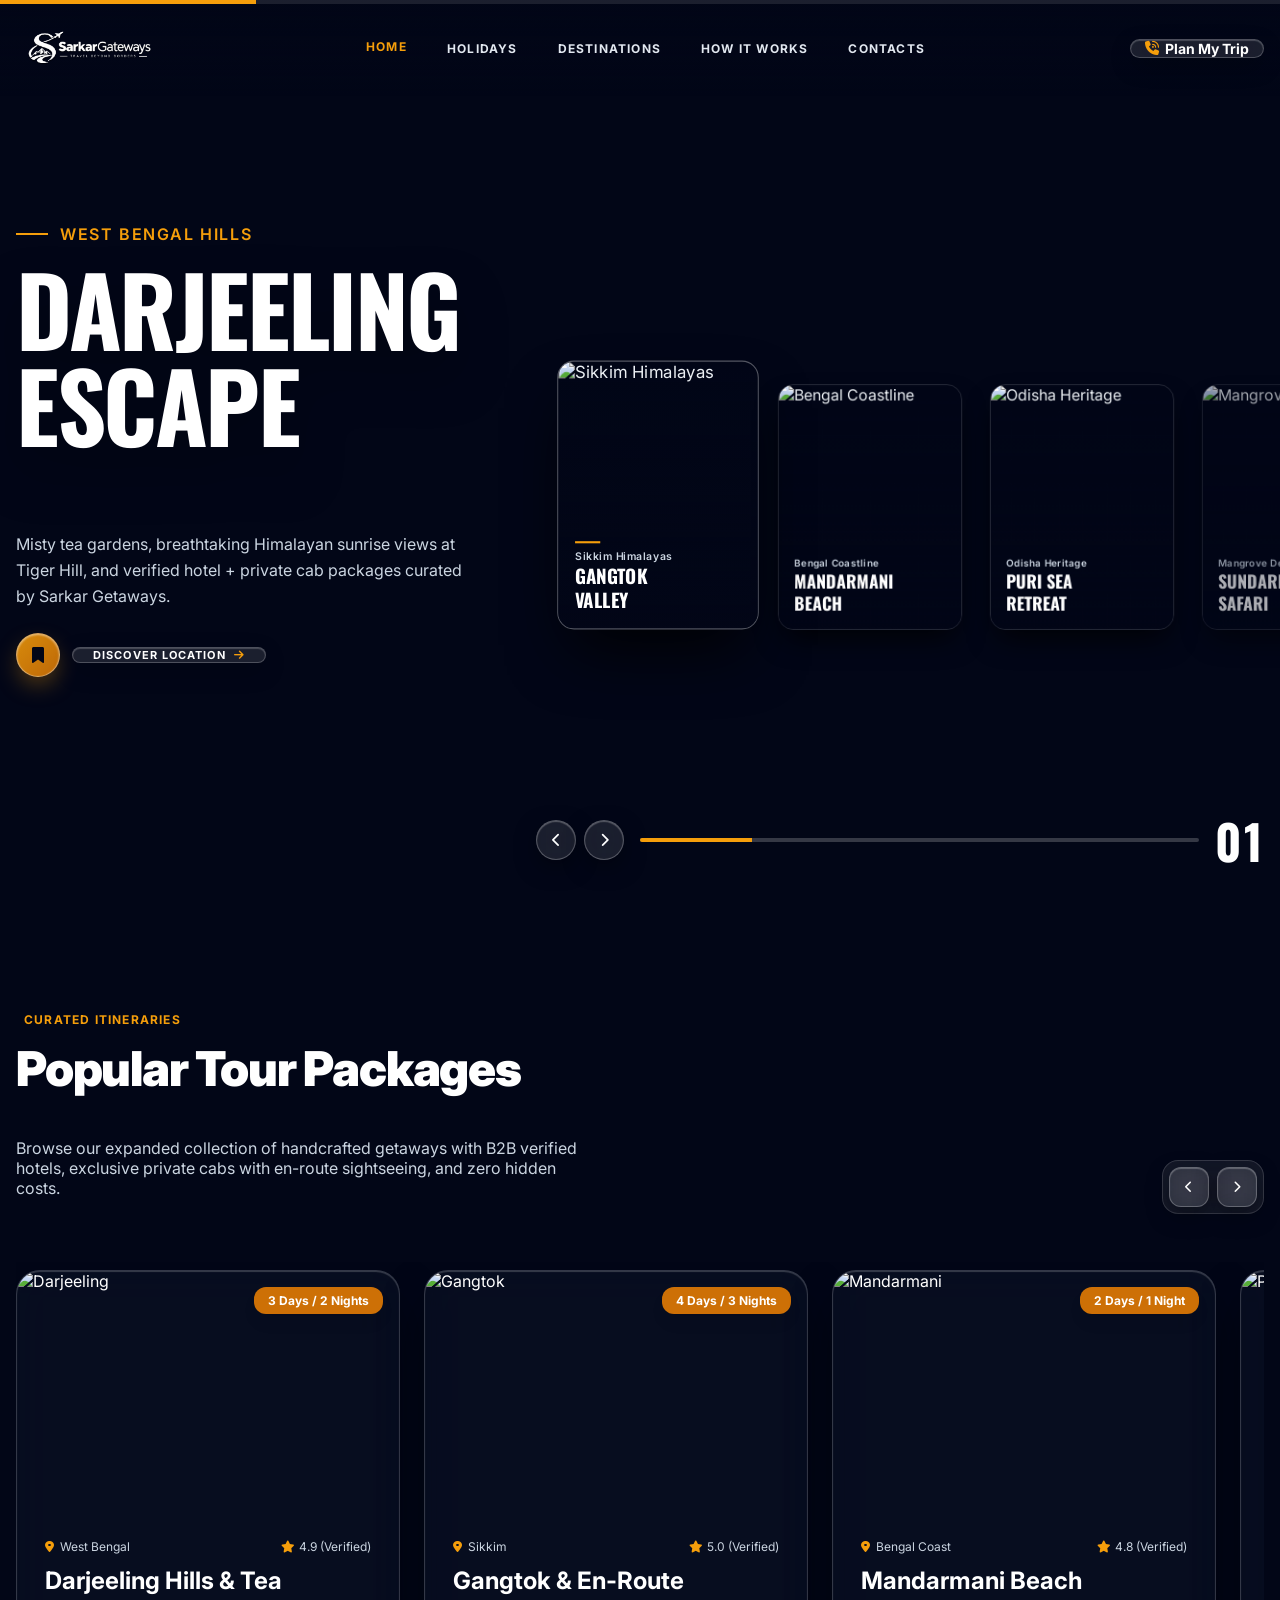
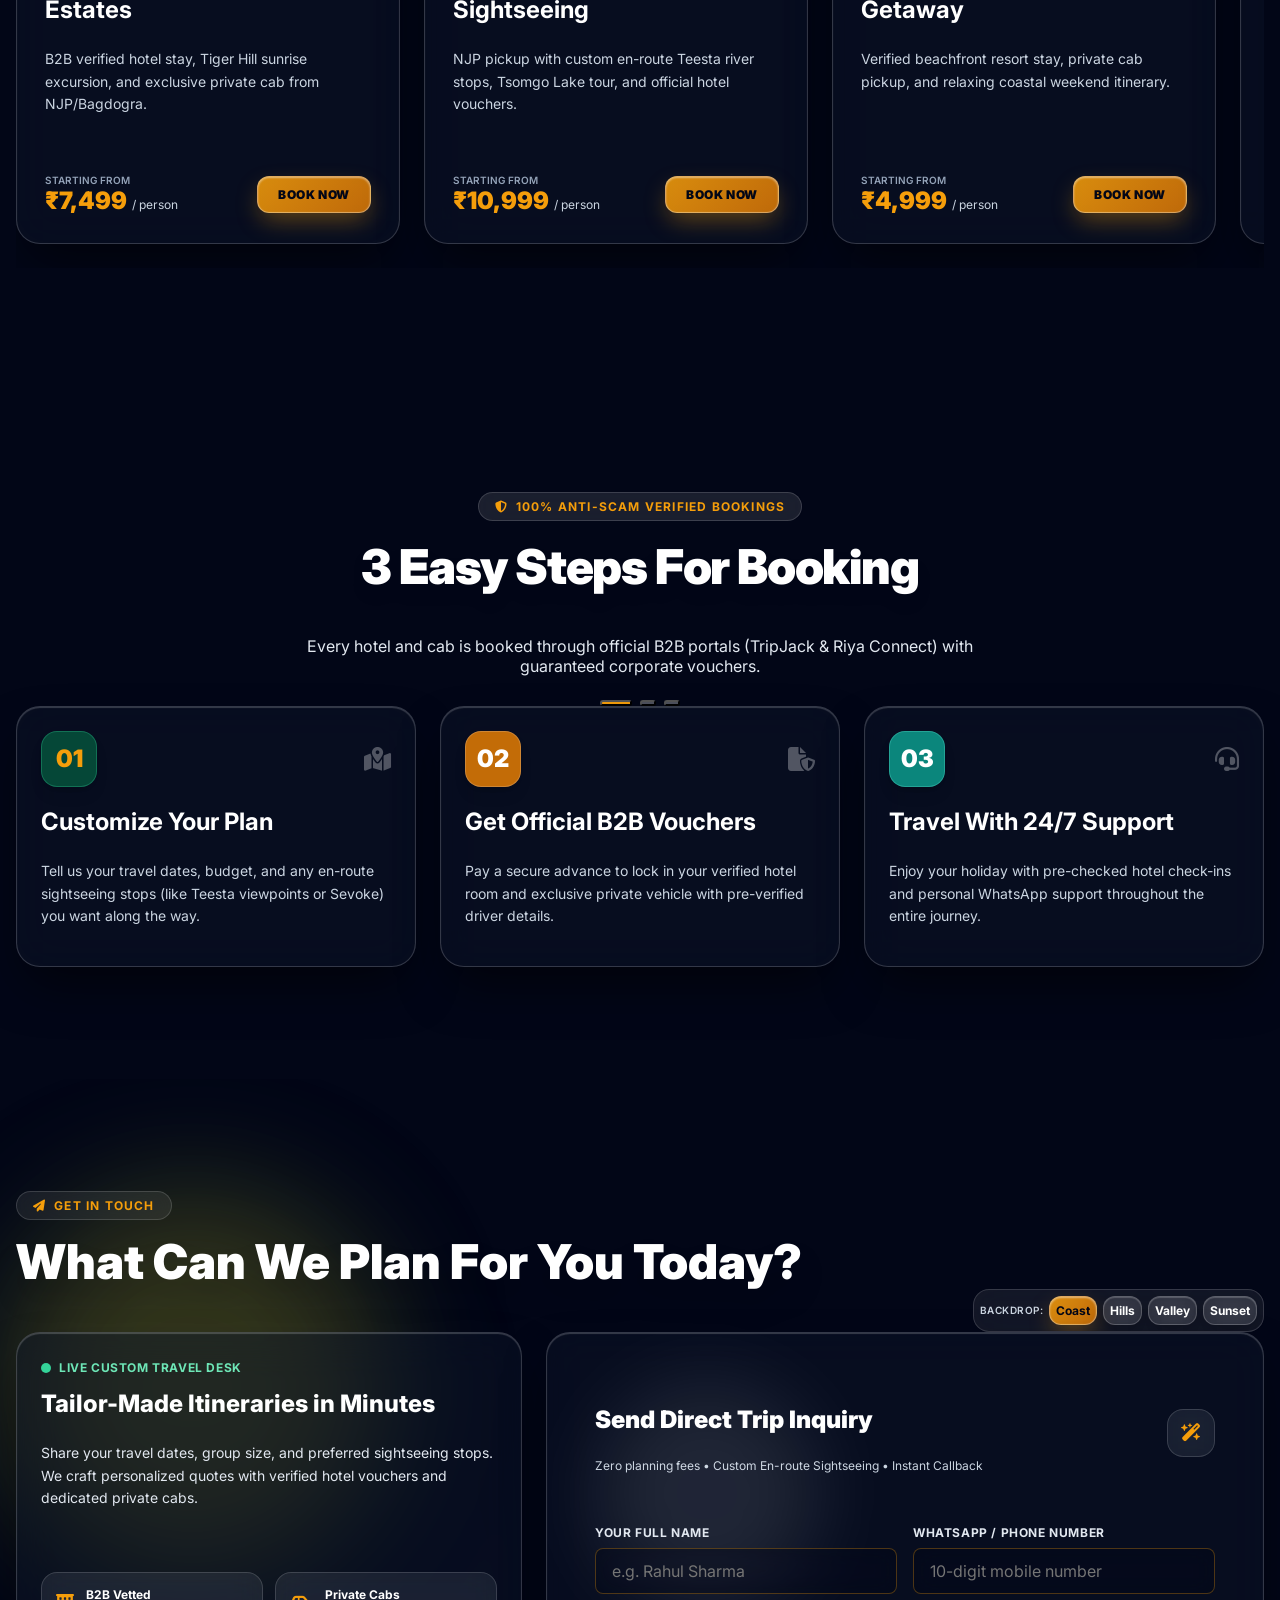
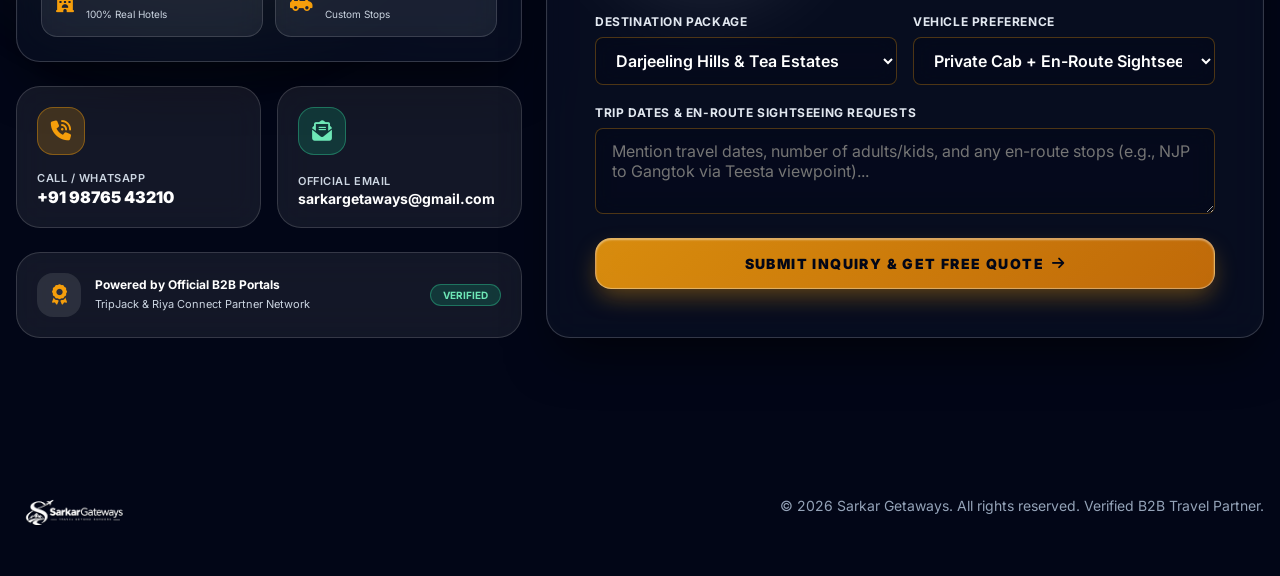
==== index.html @ 1a494027 "Add files via upload" ====
<!DOCTYPE html>
<html lang="en">
<head>
    <meta charset="UTF-8">
    <meta name="viewport" content="width=device-width, initial-scale=1.0">
    <title>Sarkar Getaways | Custom Travel Agency</title>
    <link href="https://fonts.googleapis.com/css2?family=Inter:wght@300;400;500;600;700;800;900&family=Oswald:wght@600;700&display=swap" rel="stylesheet">
    <link rel="stylesheet" href="https://cdnjs.cloudflare.com/ajax/libs/font-awesome/6.4.0/css/all.min.css">

    <link rel="stylesheet" href="style.css">

</head>
<body class="bg-slate-950 text-slate-100 font-sans antialiased selection:bg-brand-gold selection:text-slate-950">

    <div id="toast" class="fixed bottom-6 right-6 z-50 transform translate-y-32 opacity-0 transition-all duration-300 bg-brand-emerald border border-emerald-400 text-white px-6 py-4 rounded-2xl shadow-2xl flex items-center space-x-3">
        <i class="fa-solid fa-circle-check text-brand-gold text-xl"></i>
        <span id="toast-msg" class="font-medium">Action successful!</span>
    </div>

    <header class="absolute top-0 left-0 right-0 z-40 bg-gradient-to-b from-slate-950/80 to-transparent">
        <div class="max-w-7xl mx-auto px-4 sm:px-6 h-20 sm:h-24 flex items-center justify-between">
            <a href="#home" class="flex items-center flex-shrink-0">
                <img src="sarkargatewayslogo.png" alt="Sarkar Getaways" class="site-logo" >
            </a>

            <nav class="hidden lg:flex items-center space-x-10 text-xs font-bold tracking-widest text-slate-200 uppercase">
                <a href="#home" class="text-brand-gold border-b-2 border-brand-gold pb-1">Home</a>
                <a href="#packages" class="hover:text-brand-gold transition-colors">Holidays</a>
                <a href="#destinations" class="hover:text-brand-gold transition-colors">Destinations</a>
                <a href="#steps" class="hover:text-brand-gold transition-colors">How It Works</a>
                <a href="#contact" class="hover:text-brand-gold transition-colors">Contacts</a>
            </nav>

            <div class="flex items-center space-x-2 sm:space-x-4">
                <a href="#contact" class="text-xs sm:text-sm font-bold flex items-center space-x-1.5 sm:space-x-2 glass-btn px-3.5 sm:px-5 py-2 sm:py-2.5 rounded-full whitespace-nowrap">
                    <i class="fa-solid fa-phone-volume text-brand-gold text-xs sm:text-sm"></i>
                    <span>Plan My Trip</span>
                </a>
                <button id="mobile-menu-toggle" onclick="toggleMobileMenu()" class="lg:hidden w-10 h-10 rounded-xl glass-nav-btn flex items-center justify-center text-white" aria-label="Toggle navigation menu">
                    <i id="mobile-menu-icon" class="fa-solid fa-bars text-sm"></i>
                </button>
            </div>
        </div>

        <!-- Mobile Dropdown Navigation -->
        <div id="mobile-menu" class="hidden lg:hidden mobile-nav-drawer px-5 py-4 transition-all">
            <nav class="flex flex-col space-y-2">
                <a href="#home" onclick="closeMobileMenu()" class="mobile-nav-link active">
                    <span class="flex items-center space-x-3">
                        <i class="fa-solid fa-house text-brand-gold text-xs"></i>
                        <span>Home</span>
                    </span>
                    <i class="fa-solid fa-chevron-right text-[10px] text-white/30"></i>
                </a>
                <a href="#packages" onclick="closeMobileMenu()" class="mobile-nav-link">
                    <span class="flex items-center space-x-3">
                        <i class="fa-solid fa-suitcase-rolling text-brand-gold text-xs"></i>
                        <span>Holidays</span>
                    </span>
                    <i class="fa-solid fa-chevron-right text-[10px] text-white/30"></i>
                </a>
                <a href="#destinations" onclick="closeMobileMenu()" class="mobile-nav-link">
                    <span class="flex items-center space-x-3">
                        <i class="fa-solid fa-map-location-dot text-brand-gold text-xs"></i>
                        <span>Destinations</span>
                    </span>
                    <i class="fa-solid fa-chevron-right text-[10px] text-white/30"></i>
                </a>
                <a href="#steps" onclick="closeMobileMenu()" class="mobile-nav-link">
                    <span class="flex items-center space-x-3">
                        <i class="fa-solid fa-shield-halved text-brand-gold text-xs"></i>
                        <span>How It Works</span>
                    </span>
                    <i class="fa-solid fa-chevron-right text-[10px] text-white/30"></i>
                </a>
                <a href="#contact" onclick="closeMobileMenu()" class="mobile-nav-link">
                    <span class="flex items-center space-x-3">
                        <i class="fa-solid fa-envelope text-brand-gold text-xs"></i>
                        <span>Contacts</span>
                    </span>
                    <i class="fa-solid fa-chevron-right text-[10px] text-white/30"></i>
                </a>

                <div class="pt-2">
                    <a href="#contact" onclick="closeMobileMenu()" class="glass-btn-gold w-full py-3 rounded-xl text-xs font-black uppercase tracking-wider flex items-center justify-center space-x-2">
                        <i class="fa-solid fa-phone-volume"></i>
                        <span>Plan My Custom Trip</span>
                    </a>
                </div>
            </nav>
        </div>
    </header>

    <section id="home" class="hero-cinematic">
        <div class="absolute top-0 left-0 right-0 h-1 bg-white/10 z-50">
            <div id="top-timer-bar" class="h-full bg-brand-gold transition-all duration-300" style="width: 20%;"></div>
        </div>

        <div class="hero-bg-slide active" style="background-image: url('https://images.unsplash.com/photo-1544735716-392fe2489ffa?auto=format&fit=crop&w=1920&q=85')"></div>
        <div class="hero-bg-slide" style="background-image: url('https://images.unsplash.com/photo-1626621341517-bbf3d9990a23?auto=format&fit=crop&w=1920&q=85')"></div>
        <div class="hero-bg-slide" style="background-image: url('https://images.unsplash.com/photo-1507525428034-b723cf961d3e?auto=format&fit=crop&w=1920&q=85')"></div>
        <div class="hero-bg-slide" style="background-image: url('https://images.unsplash.com/photo-1596178065887-1198b6148b2b?auto=format&fit=crop&w=1920&q=85')"></div>
        <div class="hero-bg-slide" style="background-image: url('https://images.unsplash.com/photo-1506744038136-46273834b3fb?auto=format&fit=crop&w=1920&q=85')"></div>

        <div class="hero-overlay"></div>

        <div class="relative z-10 h-full max-w-7xl mx-auto px-4 sm:px-6 pt-24 sm:pt-28 pb-6 sm:pb-10 flex flex-col justify-between">
            <div></div>

            <div class="grid grid-cols-1 lg:grid-cols-12 gap-6 lg:gap-8 items-end my-auto">
                <div id="hero-text-box" class="lg:col-span-5 space-y-4 sm:space-y-5 animate-text">
                    <div class="flex items-center space-x-3">
                        <span class="w-8 h-0.5 bg-brand-gold inline-block"></span>
                        <span id="hero-subtitle" class="text-brand-gold text-xs sm:text-base font-semibold tracking-widest uppercase">
                            West Bengal Hills
                        </span>
                    </div>
                    
                    <h1 id="hero-title" class="font-display text-4xl sm:text-6xl lg:text-8xl font-bold uppercase tracking-tight leading-none text-white drop-shadow-2xl">
                        DARJEELING<br>ESCAPE
                    </h1>

                    <p id="hero-desc" class="text-slate-300 text-xs sm:text-base max-w-md leading-relaxed font-normal">
                        Misty tea gardens, breathtaking Himalayan sunrise views at Tiger Hill, and verified hotel + private cab packages curated by Sarkar Getaways.
                    </p>

                    <div class="pt-2 sm:pt-3 flex items-center space-x-3 sm:space-x-4">
                        <button onclick="scrollToBooking()" class="w-11 h-11 sm:w-12 sm:h-12 rounded-full glass-btn-gold flex items-center justify-center text-slate-950 font-bold" aria-label="Book trip">
                            <i class="fa-solid fa-bookmark text-sm sm:text-base"></i>
                        </button>
                        <a href="#packages" class="inline-flex items-center space-x-2 sm:space-x-3 glass-btn px-5 sm:px-7 py-3 sm:py-3.5 rounded-full font-bold uppercase tracking-widest text-[11px] sm:text-xs">
                            <span>Discover Location</span>
                            <i class="fa-solid fa-arrow-right text-brand-gold"></i>
                        </a>
                    </div>
                </div>

                <div class="lg:col-span-7 overflow-visible">
                    <div class="thumb-track no-scrollbar" id="thumbnail-container"></div>
                </div>
            </div>

            <div class="grid grid-cols-1 lg:grid-cols-12 items-center pt-4 sm:pt-6 border-t border-white/15">
                <div class="hidden lg:block lg:col-span-5"></div>
                <div class="lg:col-span-7 flex items-center justify-between space-x-4 sm:space-x-6">
                    <div class="flex items-center space-x-2 sm:space-x-3">
                        <button onclick="prevSlide()" class="w-10 h-10 sm:w-12 sm:h-12 rounded-full glass-nav-btn flex items-center justify-center text-white" aria-label="Previous slide">
                            <i class="fa-solid fa-chevron-left text-xs sm:text-sm"></i>
                        </button>
                        <button onclick="nextSlide()" class="w-10 h-10 sm:w-12 sm:h-12 rounded-full glass-nav-btn flex items-center justify-center text-white" aria-label="Next slide">
                            <i class="fa-solid fa-chevron-right text-xs sm:text-sm"></i>
                        </button>
                    </div>

                    <div class="flex-1 bg-white/20 h-1 rounded-full overflow-hidden">
                        <div id="hero-progress" class="bg-brand-gold h-full w-1/5 transition-all duration-500"></div>
                    </div>

                    <div class="font-display text-3xl sm:text-5xl font-bold text-white tracking-wider">
                        <span id="slide-counter">01</span>
                    </div>
                </div>
            </div>
        </div>
    </section>

    <section id="packages" class="relative py-16 sm:py-28 bg-slate-950 text-white overflow-hidden">
        <div id="pkg-bg-container" class="absolute inset-0 pointer-events-none">
            <div class="pkg-bg-slide active" style="background-image: url('https://images.unsplash.com/photo-1544735716-392fe2489ffa?auto=format&fit=crop&w=1920&q=85');"></div>
            <div class="pkg-bg-slide" style="background-image: url('https://images.unsplash.com/photo-1626621341517-bbf3d9990a23?auto=format&fit=crop&w=1920&q=85');"></div>
            <div class="pkg-bg-slide" style="background-image: url('https://images.unsplash.com/photo-1507525428034-b723cf961d3e?auto=format&fit=crop&w=1920&q=85');"></div>
            <div class="pkg-bg-slide" style="background-image: url('https://images.unsplash.com/photo-1596178065887-1198b6148b2b?auto=format&fit=crop&w=1920&q=85');"></div>
            <div class="pkg-bg-slide" style="background-image: url('https://images.unsplash.com/photo-1506744038136-46273834b3fb?auto=format&fit=crop&w=1920&q=85');"></div>
            <div class="pkg-bg-slide" style="background-image: url('https://images.unsplash.com/photo-1469854523086-cc02fe5d8800?auto=format&fit=crop&w=1920&q=85');"></div>
        </div>
        <div class="absolute inset-0 bg-gradient-to-b from-slate-950/90 via-slate-950/65 to-slate-950/95 pointer-events-none"></div>

        <div class="relative z-10 max-w-7xl mx-auto px-4 sm:px-6 space-y-8 sm:space-y-12">
            <div class="flex flex-col md:flex-row md:items-end justify-between gap-6">
                <div class="space-y-3">
                    <span class="text-brand-gold font-bold uppercase tracking-widest text-xs flex items-center gap-2">
                        <i class="fa-solid fa-sparkles"></i> Curated Itineraries
                    </span>
                    <h2 class="text-3xl sm:text-5xl font-black tracking-tight">Popular Tour Packages</h2>
                    <p class="text-slate-300 text-sm sm:text-base max-w-xl">
                        Browse our expanded collection of handcrafted getaways with B2B verified hotels, exclusive private cabs with en-route sightseeing, and zero hidden costs.
                    </p>
                </div>
                <div class="flex items-center space-x-4">
                    <div class="flex items-center space-x-2 glass-subtile p-1.5 rounded-2xl">
                        <button onclick="scrollPkgCarousel(-1)" class="w-10 h-10 rounded-xl glass-nav-btn flex items-center justify-center text-white" aria-label="Previous package">
                            <i class="fa-solid fa-chevron-left text-xs"></i>
                        </button>
                        <button onclick="scrollPkgCarousel(1)" class="w-10 h-10 rounded-xl glass-nav-btn flex items-center justify-center text-white" aria-label="Next package">
                            <i class="fa-solid fa-chevron-right text-xs"></i>
                        </button>
                    </div>
                </div>
            </div>

            <div id="pkg-track" class="flex gap-6 sm:gap-8 overflow-x-auto no-scrollbar scroll-smooth pb-6 pt-2">
                <div onmouseenter="setPkgBg(0)" class="pkg-card glass-tile rounded-3xl overflow-hidden hover:border-brand-gold/60 transition-all duration-300 group flex flex-col justify-between">
                    <div>
                        <div class="relative h-60 overflow-hidden">
                            <img src="https://images.unsplash.com/photo-1544735716-392fe2489ffa?auto=format&fit=crop&w=600&q=80" alt="Darjeeling" class="w-full h-full object-cover group-hover:scale-110 transition-transform duration-700">
                            <span class="absolute top-4 right-4 bg-brand-ochre/95 backdrop-blur-md text-white text-xs font-bold px-3.5 py-1.5 rounded-xl shadow-lg">3 Days / 2 Nights</span>
                        </div>
                        <div class="p-7 space-y-3">
                            <div class="flex items-center justify-between text-xs text-slate-300">
                                <span><i class="fa-solid fa-location-dot text-brand-gold mr-1.5"></i>West Bengal</span>
                                <span><i class="fa-solid fa-star text-brand-gold mr-1"></i>4.9 (Verified)</span>
                            </div>
                            <h3 class="text-2xl font-bold text-white">Darjeeling Hills & Tea Estates</h3>
                            <p class="text-slate-300 text-sm leading-relaxed">B2B verified hotel stay, Tiger Hill sunrise excursion, and exclusive private cab from NJP/Bagdogra.</p>
                        </div>
                    </div>
                    <div class="p-7 pt-4 border-t border-white/10 flex items-center justify-between">
                        <div>
                            <span class="text-[10px] text-slate-400 uppercase block font-semibold">Starting From</span>
                            <span class="text-2xl font-black text-brand-gold">₹7,499 <span class="text-xs font-normal text-slate-300">/ person</span></span>
                        </div>
                        <button onclick="selectPackage('Darjeeling Hills & Tea Estates')" class="glass-btn-gold px-5 py-2.5 rounded-xl text-xs font-black uppercase tracking-wider">
                            Book Now
                        </button>
                    </div>
                </div>

                <div onmouseenter="setPkgBg(1)" class="pkg-card glass-tile rounded-3xl overflow-hidden hover:border-brand-gold/60 transition-all duration-300 group flex flex-col justify-between">
                    <div>
                        <div class="relative h-60 overflow-hidden">
                            <img src="https://images.unsplash.com/photo-1626621341517-bbf3d9990a23?auto=format&fit=crop&w=600&q=80" alt="Gangtok" class="w-full h-full object-cover group-hover:scale-110 transition-transform duration-700">
                            <span class="absolute top-4 right-4 bg-brand-ochre/95 backdrop-blur-md text-white text-xs font-bold px-3.5 py-1.5 rounded-xl shadow-lg">4 Days / 3 Nights</span>
                        </div>
                        <div class="p-7 space-y-3">
                            <div class="flex items-center justify-between text-xs text-slate-300">
                                <span><i class="fa-solid fa-location-dot text-brand-gold mr-1.5"></i>Sikkim</span>
                                <span><i class="fa-solid fa-star text-brand-gold mr-1"></i>5.0 (Verified)</span>
                            </div>
                            <h3 class="text-2xl font-bold text-white">Gangtok & En-Route Sightseeing</h3>
                            <p class="text-slate-300 text-sm leading-relaxed">NJP pickup with custom en-route Teesta river stops, Tsomgo Lake tour, and official hotel vouchers.</p>
                        </div>
                    </div>
                    <div class="p-7 pt-4 border-t border-white/10 flex items-center justify-between">
                        <div>
                            <span class="text-[10px] text-slate-400 uppercase block font-semibold">Starting From</span>
                            <span class="text-2xl font-black text-brand-gold">₹10,999 <span class="text-xs font-normal text-slate-300">/ person</span></span>
                        </div>
                        <button onclick="selectPackage('Gangtok & Sikkim')" class="glass-btn-gold px-5 py-2.5 rounded-xl text-xs font-black uppercase tracking-wider">
                            Book Now
                        </button>
                    </div>
                </div>

                <div onmouseenter="setPkgBg(2)" class="pkg-card glass-tile rounded-3xl overflow-hidden hover:border-brand-gold/60 transition-all duration-300 group flex flex-col justify-between">
                    <div>
                        <div class="relative h-60 overflow-hidden">
                            <img src="https://images.unsplash.com/photo-1507525428034-b723cf961d3e?auto=format&fit=crop&w=600&q=80" alt="Mandarmani" class="w-full h-full object-cover group-hover:scale-110 transition-transform duration-700">
                            <span class="absolute top-4 right-4 bg-brand-ochre/95 backdrop-blur-md text-white text-xs font-bold px-3.5 py-1.5 rounded-xl shadow-lg">2 Days / 1 Night</span>
                        </div>
                        <div class="p-7 space-y-3">
                            <div class="flex items-center justify-between text-xs text-slate-300">
                                <span><i class="fa-solid fa-location-dot text-brand-gold mr-1.5"></i>Bengal Coast</span>
                                <span><i class="fa-solid fa-star text-brand-gold mr-1"></i>4.8 (Verified)</span>
                            </div>
                            <h3 class="text-2xl font-bold text-white">Mandarmani Beach Getaway</h3>
                            <p class="text-slate-300 text-sm leading-relaxed">Verified beachfront resort stay, private cab pickup, and relaxing coastal weekend itinerary.</p>
                        </div>
                    </div>
                    <div class="p-7 pt-4 border-t border-white/10 flex items-center justify-between">
                        <div>
                            <span class="text-[10px] text-slate-400 uppercase block font-semibold">Starting From</span>
                            <span class="text-2xl font-black text-brand-gold">₹4,999 <span class="text-xs font-normal text-slate-300">/ person</span></span>
                        </div>
                        <button onclick="selectPackage('Mandarmani Beach Getaway')" class="glass-btn-gold px-5 py-2.5 rounded-xl text-xs font-black uppercase tracking-wider">
                            Book Now
                        </button>
                    </div>
                </div>

                <div onmouseenter="setPkgBg(3)" class="pkg-card glass-tile rounded-3xl overflow-hidden hover:border-brand-gold/60 transition-all duration-300 group flex flex-col justify-between">
                    <div>
                        <div class="relative h-60 overflow-hidden">
                            <img src="https://images.unsplash.com/photo-1596178065887-1198b6148b2b?auto=format&fit=crop&w=600&q=80" alt="Puri" class="w-full h-full object-cover group-hover:scale-110 transition-transform duration-700">
                            <span class="absolute top-4 right-4 bg-brand-ochre/95 backdrop-blur-md text-white text-xs font-bold px-3.5 py-1.5 rounded-xl shadow-lg">3 Days / 2 Nights</span>
                        </div>
                        <div class="p-7 space-y-3">
                            <div class="flex items-center justify-between text-xs text-slate-300">
                                <span><i class="fa-solid fa-location-dot text-brand-gold mr-1.5"></i>Odisha Coast</span>
                                <span><i class="fa-solid fa-star text-brand-gold mr-1"></i>4.9 (Verified)</span>
                            </div>
                            <h3 class="text-2xl font-bold text-white">Puri Sea Retreat & Temple Darshan</h3>
                            <p class="text-slate-300 text-sm leading-relaxed">Jagannath temple assistance, golden beach hotel stay, and Konark Sun Temple sightseeing tour.</p>
                        </div>
                    </div>
                    <div class="p-7 pt-4 border-t border-white/10 flex items-center justify-between">
                        <div>
                            <span class="text-[10px] text-slate-400 uppercase block font-semibold">Starting From</span>
                            <span class="text-2xl font-black text-brand-gold">₹6,999 <span class="text-xs font-normal text-slate-300">/ person</span></span>
                        </div>
                        <button onclick="selectPackage('Puri Sea Retreat')" class="glass-btn-gold px-5 py-2.5 rounded-xl text-xs font-black uppercase tracking-wider">
                            Book Now
                        </button>
                    </div>
                </div>

                <div onmouseenter="setPkgBg(4)" class="pkg-card glass-tile rounded-3xl overflow-hidden hover:border-brand-gold/60 transition-all duration-300 group flex flex-col justify-between">
                    <div>
                        <div class="relative h-60 overflow-hidden">
                            <img src="https://images.unsplash.com/photo-1506744038136-46273834b3fb?auto=format&fit=crop&w=600&q=80" alt="Sundarbans" class="w-full h-full object-cover group-hover:scale-110 transition-transform duration-700">
                            <span class="absolute top-4 right-4 bg-brand-ochre/95 backdrop-blur-md text-white text-xs font-bold px-3.5 py-1.5 rounded-xl shadow-lg">2 Days / 1 Night</span>
                        </div>
                        <div class="p-7 space-y-3">
                            <div class="flex items-center justify-between text-xs text-slate-300">
                                <span><i class="fa-solid fa-location-dot text-brand-gold mr-1.5"></i>Delta Safari</span>
                                <span><i class="fa-solid fa-star text-brand-gold mr-1"></i>4.9 (Verified)</span>
                            </div>
                            <h3 class="text-2xl font-bold text-white">Sundarbans Mangrove Safari</h3>
                            <p class="text-slate-300 text-sm leading-relaxed">Guided boat cruise through UNESCO mangrove rivers, watchtower wildlife spotting, and eco-resort meals.</p>
                        </div>
                    </div>
                    <div class="p-7 pt-4 border-t border-white/10 flex items-center justify-between">
                        <div>
                            <span class="text-[10px] text-slate-400 uppercase block font-semibold">Starting From</span>
                            <span class="text-2xl font-black text-brand-gold">₹5,499 <span class="text-xs font-normal text-slate-300">/ person</span></span>
                        </div>
                        <button onclick="selectPackage('Sundarbans Safari')" class="glass-btn-gold px-5 py-2.5 rounded-xl text-xs font-black uppercase tracking-wider">
                            Book Now
                        </button>
                    </div>
                </div>

                <div onmouseenter="setPkgBg(5)" class="pkg-card glass-tile rounded-3xl overflow-hidden hover:border-brand-gold/60 transition-all duration-300 group flex flex-col justify-between">
                    <div>
                        <div class="relative h-60 overflow-hidden">
                            <img src="https://images.unsplash.com/photo-1469854523086-cc02fe5d8800?auto=format&fit=crop&w=600&q=80" alt="Meghalaya" class="w-full h-full object-cover group-hover:scale-110 transition-transform duration-700">
                            <span class="absolute top-4 right-4 bg-brand-ochre/95 backdrop-blur-md text-white text-xs font-bold px-3.5 py-1.5 rounded-xl shadow-lg">5 Days / 4 Nights</span>
                        </div>
                        <div class="p-7 space-y-3">
                            <div class="flex items-center justify-between text-xs text-slate-300">
                                <span><i class="fa-solid fa-location-dot text-brand-gold mr-1.5"></i>North East</span>
                                <span><i class="fa-solid fa-star text-brand-gold mr-1"></i>5.0 (Verified)</span>
                            </div>
                            <h3 class="text-2xl font-bold text-white">Shillong & Cherrapunji Waterfalls</h3>
                            <p class="text-slate-300 text-sm leading-relaxed">Living root bridges, crystal clear Umngot river boating at Dawki, and comfortable SUV transfers.</p>
                        </div>
                    </div>
                    <div class="p-7 pt-4 border-t border-white/10 flex items-center justify-between">
                        <div>
                            <span class="text-[10px] text-slate-400 uppercase block font-semibold">Starting From</span>
                            <span class="text-2xl font-black text-brand-gold">₹14,999 <span class="text-xs font-normal text-slate-300">/ person</span></span>
                        </div>
                        <button onclick="selectPackage('Meghalaya Hills')" class="glass-btn-gold px-5 py-2.5 rounded-xl text-xs font-black uppercase tracking-wider">
                            Book Now
                        </button>
                    </div>
                </div>
            </div>
        </div>
    </section>

    <section id="steps" class="relative py-16 sm:py-28 bg-slate-950 text-white border-t border-white/10 overflow-hidden">
        <div id="steps-bg-container" class="absolute inset-0 pointer-events-none">
            <div class="steps-bg-slide active" style="background-image: url('https://images.unsplash.com/photo-1506744038136-46273834b3fb?auto=format&fit=crop&w=1920&q=85');"></div>
            <div class="steps-bg-slide" style="background-image: url('https://images.unsplash.com/photo-1469854523086-cc02fe5d8800?auto=format&fit=crop&w=1920&q=85');"></div>
            <div class="steps-bg-slide" style="background-image: url('https://images.unsplash.com/photo-1501785888041-af3ef285b470?auto=format&fit=crop&w=1920&q=85');"></div>
        </div>
        <div class="absolute inset-0 bg-gradient-to-b from-slate-950/90 via-slate-950/70 to-slate-950/90 pointer-events-none"></div>

        <div class="relative z-10 max-w-7xl mx-auto px-4 sm:px-6">
            <div class="text-center max-w-2xl mx-auto space-y-4 mb-10 sm:mb-16">
                <span class="inline-flex items-center gap-2 px-4 py-1.5 rounded-full bg-white/10 border border-white/15 backdrop-blur-md text-brand-gold font-bold uppercase tracking-widest text-xs">
                    <i class="fa-solid fa-shield-halved"></i> 100% Anti-Scam Verified Bookings
                </span>
                <h2 class="text-3xl sm:text-5xl font-black tracking-tight drop-shadow-lg">3 Easy Steps For Booking</h2>
                <p class="text-slate-200 text-sm sm:text-base">Every hotel and cab is booked through official B2B portals (TripJack & Riya Connect) with guaranteed corporate vouchers.</p>
                <div class="flex items-center justify-center space-x-2 pt-2">
                    <button onclick="setStepsBg(0)" class="steps-dot w-8 h-1.5 rounded-full bg-brand-gold transition-all"></button>
                    <button onclick="setStepsBg(1)" class="steps-dot w-3 h-1.5 rounded-full bg-white/30 hover:bg-white/60 transition-all"></button>
                    <button onclick="setStepsBg(2)" class="steps-dot w-3 h-1.5 rounded-full bg-white/30 hover:bg-white/60 transition-all"></button>
                </div>
            </div>

            <div class="grid grid-cols-1 md:grid-cols-3 gap-6 sm:gap-8">
                <div onmouseenter="setStepsBg(0)" class="glass-tile p-6 sm:p-8 rounded-3xl space-y-5 hover:border-brand-gold/60 hover:-translate-y-2 transition-all duration-300 group">
                    <div class="flex items-center justify-between">
                        <div class="w-14 h-14 rounded-2xl bg-brand-emerald/90 border border-emerald-400/30 text-brand-gold flex items-center justify-center text-2xl font-black shadow-lg">01</div>
                        <i class="fa-solid fa-map-location-dot text-2xl text-white/30 group-hover:text-brand-gold transition-colors"></i>
                    </div>
                    <h3 class="text-2xl font-bold text-white">Customize Your Plan</h3>
                    <p class="text-slate-300 text-sm leading-relaxed">Tell us your travel dates, budget, and any en-route sightseeing stops (like Teesta viewpoints or Sevoke) you want along the way.</p>
                </div>

                <div onmouseenter="setStepsBg(1)" class="glass-tile p-6 sm:p-8 rounded-3xl space-y-5 hover:border-brand-gold/60 hover:-translate-y-2 transition-all duration-300 group">
                    <div class="flex items-center justify-between">
                        <div class="w-14 h-14 rounded-2xl bg-brand-ochre/90 border border-amber-300/30 text-white flex items-center justify-center text-2xl font-black shadow-lg">02</div>
                        <i class="fa-solid fa-file-shield text-2xl text-white/30 group-hover:text-brand-gold transition-colors"></i>
                    </div>
                    <h3 class="text-2xl font-bold text-white">Get Official B2B Vouchers</h3>
                    <p class="text-slate-300 text-sm leading-relaxed">Pay a secure advance to lock in your verified hotel room and exclusive private vehicle with pre-verified driver details.</p>
                </div>

                <div onmouseenter="setStepsBg(2)" class="glass-tile p-6 sm:p-8 rounded-3xl space-y-5 hover:border-brand-gold/60 hover:-translate-y-2 transition-all duration-300 group">
                    <div class="flex items-center justify-between">
                        <div class="w-14 h-14 rounded-2xl bg-teal-600/90 border border-teal-300/30 text-white flex items-center justify-center text-2xl font-black shadow-lg">03</div>
                        <i class="fa-solid fa-headset text-2xl text-white/30 group-hover:text-brand-gold transition-colors"></i>
                    </div>
                    <h3 class="text-2xl font-bold text-white">Travel With 24/7 Support</h3>
                    <p class="text-slate-300 text-sm leading-relaxed">Enjoy your holiday with pre-checked hotel check-ins and personal WhatsApp support throughout the entire journey.</p>
                </div>
            </div>
        </div>
    </section>

    <section id="contact" class="relative py-16 sm:py-28 bg-slate-950 text-white border-t border-white/10 overflow-hidden">
        <div id="contact-bg-container" class="absolute inset-0 pointer-events-none">
            <div class="contact-bg-slide active" style="background-image: url('https://images.unsplash.com/photo-1507525428034-b723cf961d3e?auto=format&fit=crop&w=1920&q=85');"></div>
            <div class="contact-bg-slide" style="background-image: url('https://images.unsplash.com/photo-1544735716-392fe2489ffa?auto=format&fit=crop&w=1920&q=85');"></div>
            <div class="contact-bg-slide" style="background-image: url('https://images.unsplash.com/photo-1626621341517-bbf3d9990a23?auto=format&fit=crop&w=1920&q=85');"></div>
            <div class="contact-bg-slide" style="background-image: url('https://images.unsplash.com/photo-1519046904884-53103b34b206?auto=format&fit=crop&w=1920&q=85');"></div>
        </div>
        <div class="absolute inset-0 bg-gradient-to-t from-slate-950 via-slate-950/65 to-slate-950/90 pointer-events-none"></div>
        <div class="absolute -top-24 -left-24 w-96 h-96 bg-brand-emerald/30 rounded-full blur-3xl pointer-events-none"></div>
        <div class="absolute -bottom-24 -right-24 w-96 h-96 bg-brand-gold/20 rounded-full blur-3xl pointer-events-none"></div>

        <div class="relative z-10 max-w-7xl mx-auto px-4 sm:px-6">
            <div class="flex flex-col md:flex-row md:items-end justify-between mb-8 sm:mb-12 gap-6">
                <div class="space-y-3">
                    <span class="inline-flex items-center gap-2 px-4 py-1.5 rounded-full glass-subtile text-brand-gold font-bold uppercase tracking-widest text-xs">
                        <i class="fa-solid fa-paper-plane"></i> Get In Touch
                    </span>
                    <h2 class="text-3xl sm:text-5xl font-black leading-tight drop-shadow-xl">What Can We Plan For You Today?</h2>
                </div>
                <div class="flex items-center space-x-1.5 sm:space-x-2 glass-subtile p-1.5 rounded-2xl self-start md:self-auto overflow-x-auto max-w-full no-scrollbar">
                    <span class="text-[10px] sm:text-[11px] font-semibold text-slate-300 px-2 sm:px-3 uppercase tracking-wider whitespace-nowrap">Backdrop:</span>
                    <button onclick="setContactBg(0)" class="contact-tab px-2.5 sm:px-3 py-1.5 rounded-xl text-xs font-bold glass-btn-gold transition-all whitespace-nowrap">Coast</button>
                    <button onclick="setContactBg(1)" class="contact-tab px-2.5 sm:px-3 py-1.5 rounded-xl text-xs font-bold glass-btn transition-all whitespace-nowrap">Hills</button>
                    <button onclick="setContactBg(2)" class="contact-tab px-2.5 sm:px-3 py-1.5 rounded-xl text-xs font-bold glass-btn transition-all whitespace-nowrap">Valley</button>
                    <button onclick="setContactBg(3)" class="contact-tab px-2.5 sm:px-3 py-1.5 rounded-xl text-xs font-bold glass-btn transition-all whitespace-nowrap">Sunset</button>
                </div>
            </div>

            <div class="grid grid-cols-1 lg:grid-cols-12 gap-6 items-stretch">
                <div class="lg:col-span-5 flex flex-col justify-between gap-6">
                    <div class="glass-tile rounded-3xl p-6 sm:p-8 space-y-4 flex-1 flex flex-col justify-between">
                        <div class="space-y-3">
                            <div class="inline-flex items-center space-x-2 text-emerald-300 text-xs font-bold uppercase tracking-wider">
                                <span class="w-2.5 h-2.5 rounded-full bg-emerald-400 animate-ping"></span>
                                <span>Live Custom Travel Desk</span>
                            </div>
                            <h3 class="text-2xl font-extrabold text-white">Tailor-Made Itineraries in Minutes</h3>
                            <p class="text-slate-200 text-sm leading-relaxed">
                                Share your travel dates, group size, and preferred sightseeing stops. We craft personalized quotes with verified hotel vouchers and dedicated private cabs.
                            </p>
                        </div>
                        <div class="grid grid-cols-2 gap-3 pt-4 border-t border-white/15">
                            <div class="glass-subtile p-3.5 rounded-2xl flex items-center space-x-3">
                                <i class="fa-solid fa-hotel text-brand-gold text-lg"></i>
                                <div>
                                    <span class="text-xs font-bold text-white block">B2B Vetted</span>
                                    <span class="text-[10px] text-slate-300">100% Real Hotels</span>
                                </div>
                            </div>
                            <div class="glass-subtile p-3.5 rounded-2xl flex items-center space-x-3">
                                <i class="fa-solid fa-car-side text-brand-gold text-lg"></i>
                                <div>
                                    <span class="text-xs font-bold text-white block">Private Cabs</span>
                                    <span class="text-[10px] text-slate-300">Custom Stops</span>
                                </div>
                            </div>
                        </div>
                    </div>

                    <div class="grid grid-cols-1 sm:grid-cols-2 gap-4">
                        <a href="tel:+919876543210" class="glass-subtile rounded-3xl p-5 sm:p-6 flex flex-col justify-between space-y-4 group">
                            <div class="w-12 h-12 rounded-2xl bg-brand-gold/20 border border-brand-gold/40 flex items-center justify-center text-brand-gold group-hover:scale-110 transition-transform">
                                <i class="fa-solid fa-phone-volume text-xl"></i>
                            </div>
                            <div>
                                <span class="text-[11px] text-slate-300 uppercase tracking-wider block font-semibold">Call / WhatsApp</span>
                                <span class="font-black text-base text-white mt-0.5 block">+91 98765 43210</span>
                            </div>
                        </a>

                        <a href="mailto:sarkargetaways@gmail.com" class="glass-subtile rounded-3xl p-5 sm:p-6 flex flex-col justify-between space-y-4 group">
                            <div class="w-12 h-12 rounded-2xl bg-emerald-500/20 border border-emerald-400/40 flex items-center justify-center text-emerald-300 group-hover:scale-110 transition-transform">
                                <i class="fa-solid fa-envelope-open-text text-xl"></i>
                            </div>
                            <div>
                                <span class="text-[11px] text-slate-300 uppercase tracking-wider block font-semibold">Official Email</span>
                                <span class="font-bold text-xs sm:text-sm text-white mt-0.5 block truncate">sarkargetaways@gmail.com</span>
                            </div>
                        </a>
                    </div>

                    <div class="glass-subtile rounded-3xl p-5 flex items-center justify-between">
                        <div class="flex items-center space-x-3.5">
                            <div class="w-11 h-11 rounded-2xl bg-white/10 flex items-center justify-center text-brand-gold">
                                <i class="fa-solid fa-award text-xl"></i>
                            </div>
                            <div>
                                <span class="text-xs font-bold text-white block">Powered by Official B2B Portals</span>
                                <span class="text-[11px] text-slate-300">TripJack & Riya Connect Partner Network</span>
                            </div>
                        </div>
                        <span class="px-3 py-1 rounded-full bg-emerald-500/20 border border-emerald-400/40 text-emerald-300 text-[10px] font-bold uppercase">Verified</span>
                    </div>
                </div>

                <div class="lg:col-span-7 glass-tile p-5 sm:p-12 rounded-3xl relative overflow-hidden flex flex-col justify-between">
                    <div class="absolute -top-24 -right-24 w-56 h-56 bg-white/10 rounded-full blur-2xl pointer-events-none"></div>

                    <div class="mb-6 flex items-center justify-between border-b border-white/15 pb-4">
                        <div>
                            <h3 class="text-2xl font-black text-white">Send Direct Trip Inquiry</h3>
                            <p class="text-xs text-slate-300 mt-1">Zero planning fees • Custom En-route Sightseeing • Instant Callback</p>
                        </div>
                        <div class="w-12 h-12 rounded-2xl glass-subtile flex items-center justify-center text-brand-gold">
                            <i class="fa-solid fa-wand-magic-sparkles text-lg"></i>
                        </div>
                    </div>

                    <form id="inquiry-form" onsubmit="handleInquiry(event)" class="space-y-5 relative z-10">
                        <div class="grid grid-cols-1 sm:grid-cols-2 gap-4">
                            <div>
                                <label class="block text-xs font-bold text-slate-200 uppercase tracking-wider mb-2">Your Full Name</label>
                                <input type="text" id="client-name" required placeholder="e.g. Rahul Sharma" class="w-full glass-input rounded-2xl px-4 py-3.5 text-sm placeholder:text-slate-400">
                            </div>
                            <div>
                                <label class="block text-xs font-bold text-slate-200 uppercase tracking-wider mb-2">WhatsApp / Phone Number</label>
                                <input type="tel" id="client-phone" required placeholder="10-digit mobile number" class="w-full glass-input rounded-2xl px-4 py-3.5 text-sm placeholder:text-slate-400">
                            </div>
                        </div>

                        <div class="grid grid-cols-1 sm:grid-cols-2 gap-4">
                            <div>
                                <label class="block text-xs font-bold text-slate-200 uppercase tracking-wider mb-2">Destination Package</label>
                                <select id="client-destination" class="w-full glass-input rounded-2xl px-4 py-3.5 text-sm font-semibold">
                                    <option value="Darjeeling Hills & Tea Estates" class="bg-slate-900 text-white">Darjeeling Hills & Tea Estates</option>
                                    <option value="Gangtok & Sikkim" class="bg-slate-900 text-white">Gangtok & Sikkim</option>
                                    <option value="Mandarmani Beach Getaway" class="bg-slate-900 text-white">Mandarmani Beach Getaway</option>
                                    <option value="Puri Sea Retreat" class="bg-slate-900 text-white">Puri Sea Retreat</option>
                                    <option value="Sundarbans Safari" class="bg-slate-900 text-white">Sundarbans Safari</option>
                                    <option value="Custom Tour Package" class="bg-slate-900 text-white">Custom Tour Package</option>
                                </select>
                            </div>
                            <div>
                                <label class="block text-xs font-bold text-slate-200 uppercase tracking-wider mb-2">Vehicle Preference</label>
                                <select id="client-cab" class="w-full glass-input rounded-2xl px-4 py-3.5 text-sm font-semibold">
                                    <option value="Private Cab + En-Route Sightseeing" class="bg-slate-900 text-white">Private Cab + En-Route Sightseeing</option>
                                    <option value="Point-to-Point Station Drop" class="bg-slate-900 text-white">Point-to-Point Transfer Only</option>
                                    <option value="SUV / Innova Luxury Disposal" class="bg-slate-900 text-white">SUV / Family Luxury Cab</option>
                                </select>
                            </div>
                        </div>

                        <div>
                            <label class="block text-xs font-bold text-slate-200 uppercase tracking-wider mb-2">Trip Dates & En-Route Sightseeing Requests</label>
                            <textarea id="client-msg" rows="3" required placeholder="Mention travel dates, number of adults/kids, and any en-route stops (e.g., NJP to Gangtok via Teesta viewpoint)..." class="w-full glass-input rounded-2xl px-4 py-3.5 text-sm placeholder:text-slate-400"></textarea>
                        </div>

                        <button type="submit" class="w-full glass-btn-gold font-black py-4 rounded-2xl text-sm tracking-widest uppercase flex items-center justify-center space-x-2">
                            <span>Submit Inquiry & Get Free Quote</span>
                            <i class="fa-solid fa-arrow-right"></i>
                        </button>
                    </form>
                </div>
            </div>
        </div>
    </section>

    <footer class="bg-slate-950 text-slate-400 py-10 sm:py-12 border-t border-slate-900">
        <div class="max-w-7xl mx-auto px-4 sm:px-6 flex flex-col sm:flex-row items-center justify-between space-y-4 sm:space-y-0 text-center sm:text-left text-xs sm:text-sm">
            <div class="flex items-center justify-center">
                 <img src="sarkargatewayslogo.png" alt="Sarkar Getaways" class="site-logo-footer">
            </div>
            <p>&copy; 2026 Sarkar Getaways. All rights reserved. Verified B2B Travel Partner.</p>
        </div>
    </footer>

        <script src="js/script.js"></script>
        <script src="script.js"></script>
</body>
</html>
---- style.css ----
/* =========================================================
   SARKARGATEWAYS — SECTION-ORDERED STYLESHEET
   Organized to follow index.html from top to bottom.
   In VS Code, use Ctrl+F and search for a section heading or class.
   ========================================================= */

/* QUICK SECTION GUIDE
   00. Reset and utility classes (Tailwind replacement)
   01. Shared visual components
   02. Header, navigation and logo
   03. Home — hero banner and destination thumbnails
   04. Holidays — package cards and background
   05. How It Works — steps section
   06. Get In Touch — backdrop, contact cards and inquiry form
   07. Footer
   08. Dynamic thumbnail animation and extra utilities
*/
/* Standalone CSS utilities replacing Tailwind CSS. */
/* UTILITY — GLOBAL RESET AND BASE STYLES */
*,*::before,*::after{box-sizing:border-box}html{scroll-behavior:smooth;overflow-x:hidden;max-width:100vw}body{margin:0;overflow-x:hidden;max-width:100vw}img{max-width:100%;display:block}button,input,select,textarea{font:inherit}button{cursor:pointer;background-color:transparent}a{color:inherit;text-decoration:none}.no-scrollbar::-webkit-scrollbar{display:none}::selection{background:#f59e0b;color:#020617}
@keyframes ping{75%,100%{transform:scale(2);opacity:0}}

/* UTILITY — SPACING */
.space-y-3>*+*{margin-top:.75rem}.space-y-4>*+*{margin-top:1rem}.space-y-5>*+*{margin-top:1.25rem}.space-y-12>*+*{margin-top:3rem}
.space-x-1\.5>*+*{margin-left:.375rem}.space-x-2>*+*{margin-left:.5rem}.space-x-3>*+*{margin-left:.75rem}.space-x-3\.5>*+*{margin-left:.875rem}.space-x-4>*+*{margin-left:1rem}.space-x-6>*+*{margin-left:1.5rem}.space-x-10>*+*{margin-left:2.5rem}
/* UTILITY — GRADIENTS */
.bg-gradient-to-b{--tw-gradient-stops:var(--tw-gradient-from),var(--tw-gradient-to,rgba(255,255,255,0));background-image:linear-gradient(to bottom,var(--tw-gradient-stops))}.bg-gradient-to-r{--tw-gradient-stops:var(--tw-gradient-from),var(--tw-gradient-to,rgba(255,255,255,0));background-image:linear-gradient(to right,var(--tw-gradient-stops))}.bg-gradient-to-t{--tw-gradient-stops:var(--tw-gradient-from),var(--tw-gradient-to,rgba(255,255,255,0));background-image:linear-gradient(to top,var(--tw-gradient-stops))}
.from-slate-950{--tw-gradient-from:#020617;--tw-gradient-stops:var(--tw-gradient-from),var(--tw-gradient-to,rgba(2,6,23,0))}.from-slate-950\/80{--tw-gradient-from:rgba(2,6,23,.8);--tw-gradient-stops:var(--tw-gradient-from),var(--tw-gradient-to,rgba(2,6,23,0))}.from-slate-950\/90{--tw-gradient-from:rgba(2,6,23,.9);--tw-gradient-stops:var(--tw-gradient-from),var(--tw-gradient-to,rgba(2,6,23,0))}.from-brand-ochre{--tw-gradient-from:#d97706;--tw-gradient-stops:var(--tw-gradient-from),var(--tw-gradient-to,rgba(217,119,6,0))}.to-transparent{--tw-gradient-to:transparent}.to-slate-950\/90{--tw-gradient-to:rgba(2,6,23,.9)}.to-slate-950\/95{--tw-gradient-to:rgba(2,6,23,.95)}.to-brand-gold{--tw-gradient-to:#f59e0b}.via-slate-950\/65{--tw-gradient-stops:var(--tw-gradient-from),rgba(2,6,23,.65),var(--tw-gradient-to,rgba(2,6,23,0))}.via-slate-950\/70{--tw-gradient-stops:var(--tw-gradient-from),rgba(2,6,23,.7),var(--tw-gradient-to,rgba(2,6,23,0))}.via-amber-500{--tw-gradient-stops:var(--tw-gradient-from),#f59e0b,var(--tw-gradient-to,rgba(245,158,11,0))}
/* UTILITY — LAYOUT, POSITIONING AND GRID */
.w-full{width:100%}.h-full{height:100%}.max-w-7xl{max-width:80rem}.mx-auto{margin-left:auto;margin-right:auto}.relative{position:relative}.absolute{position:absolute}.z-10{z-index:10}.z-40{z-index:40}.z-50{z-index:50}.inset-0{inset:0}.top-0{top:0}.left-0{left:0}.right-0{right:0}
.grid-cols-1{grid-template-columns:repeat(1,minmax(0,1fr))}.grid-cols-2{grid-template-columns:repeat(2,minmax(0,1fr))}.lg\:grid-cols-12{grid-template-columns:repeat(12,minmax(0,1fr))}.md\:grid-cols-3{grid-template-columns:repeat(3,minmax(0,1fr))}
/* UTILITY — TEXT AND BACKGROUND COLORS */
.text-brand-gold{color:#f59e0b}.text-slate-950{color:#020617}.text-slate-100{color:#f1f5f9}.text-slate-200{color:#e2e8f0}.text-slate-300{color:#cbd5e1}.text-slate-400{color:#94a3b8}.text-white{color:#fff}.bg-slate-950{background-color:#020617}.bg-slate-900{background-color:#0f172a}.bg-brand-gold{background-color:#f59e0b}.bg-brand-ochre{background-color:#d97706}.bg-brand-emerald{background-color:#064e3b}.border{border:1px solid rgba(255,255,255,.18)}
.h-20{height:5rem}.pt-20{padding-top:5rem}.pt-24{padding-top:6rem}.py-10{padding-top:2.5rem;padding-bottom:2.5rem}.py-16{padding-top:4rem;padding-bottom:4rem}.whitespace-nowrap{white-space:nowrap}.flex-shrink-0{flex-shrink:0}.text-3xl{font-size:1.875rem}.text-6xl{font-size:3.75rem}.gap-6{gap:1.5rem}.p-5{padding:1.25rem}.max-w-full{max-width:100%}
/* UTILITY — RESPONSIVE BREAKPOINTS */
@media(min-width:640px){.sm\:text-2xl{font-size:1.5rem}.sm\:text-3xl{font-size:1.875rem}.sm\:text-4xl{font-size:2.25rem}.sm\:text-5xl{font-size:3rem}.sm\:text-6xl{font-size:3.75rem}.sm\:text-7xl{font-size:4.5rem}.sm\:text-base{font-size:1rem}.sm\:text-sm{font-size:.875rem}.sm\:w-96{width:24rem}.sm\:w-12{width:3rem}.sm\:h-12{height:3rem}.sm\:h-24{height:6rem}.sm\:pt-28{padding-top:7rem}.sm\:pb-10{padding-bottom:2.5rem}.sm\:py-28{padding-top:7rem;padding-bottom:7rem}.sm\:px-6{padding-left:1.5rem;padding-right:1.5rem}.sm\:grid-cols-2{grid-template-columns:repeat(2,minmax(0,1fr))}.sm\:flex-row{flex-direction:row}.sm\:p-8{padding:2rem}.sm\:p-12{padding:3rem}.sm\:space-y-0>*+*{margin-top:0}.sm\:space-y-4>*+*{margin-top:1rem}.sm\:space-y-5>*+*{margin-top:1.25rem}.sm\:space-y-12>*+*{margin-top:3rem}.sm\:gap-8{gap:2rem}}
@media(min-width:768px){.md\:flex-row{flex-direction:row}.md\:items-end{align-items:flex-end}.md\:self-auto{align-self:auto}}
@media(min-width:1024px){.lg\:flex{display:flex}.lg\:block{display:block}.lg\:hidden{display:none!important}.lg\:col-span-5{grid-column:span 5/span 5}.lg\:col-span-7{grid-column:span 7/span 7}.lg\:grid-cols-12{grid-template-columns:repeat(12,minmax(0,1fr))}.lg\:text-8xl{font-size:6rem}.lg\:gap-8{gap:2rem}}

/* UTILITY — EXTRA CLASSES */
.absolute{position:absolute}
.animate-ping{animation:ping 1s cubic-bezier(0,0,.2,1) infinite}
.antialiased{-webkit-font-smoothing:antialiased;-moz-osx-font-smoothing:grayscale}
.backdrop-blur-md{backdrop-filter:blur(12px);-webkit-backdrop-filter:blur(12px)}
.bg-brand-emerald{background-color:#064e3b}
.bg-brand-emerald\/30{background-color:rgba(6, 78, 59, 0.3)}
.bg-brand-emerald\/90{background-color:rgba(6, 78, 59, 0.9)}
.bg-brand-gold{background-color:#f59e0b}
.bg-brand-gold\/20{background-color:rgba(245, 158, 11, 0.2)}
.bg-brand-ochre{background-color:#d97706}
.bg-brand-ochre\/90{background-color:rgba(217, 119, 6, 0.9)}
.bg-brand-ochre\/95{background-color:rgba(217, 119, 6, 0.95)}
.bg-emerald-400{background-color:#34d399}
.bg-emerald-500\/20{background-color:rgba(16, 185, 129, 0.2)}
.bg-gradient-to-b{background-image:linear-gradient(to bottom,var(--tw-gradient-stops))}
.bg-gradient-to-r{background-image:linear-gradient(to right,var(--tw-gradient-stops))}
.bg-gradient-to-t{background-image:linear-gradient(to top,var(--tw-gradient-stops))}
.bg-slate-900{background-color:#0f172a}
.bg-slate-900\/90{background-color:rgba(15, 23, 42, 0.9)}
.bg-slate-950{background-color:#020617}
.bg-teal-600\/90{background-color:rgba(13, 148, 136, 0.9)}
.bg-white\/10{background-color:rgba(255, 255, 255, 0.1)}
.bg-white\/20{background-color:rgba(255, 255, 255, 0.2)}
.bg-white\/30{background-color:rgba(255, 255, 255, 0.3)}
.bg-white\/5{background-color:rgba(255, 255, 255, 0.05)}
.block{display:block}
.blur-2xl{filter:blur(40px)}
.blur-3xl{filter:blur(64px)}
.border-b{border-bottom-width:1px}
.border-b-2{border-bottom-width:2px}
.border-brand-gold{border-color:#f59e0b}
.border-brand-gold\/40{border-color:rgba(245, 158, 11, 0.4)}
.border-emerald-400{border-color:#34d399}
.border-emerald-400\/30{border-color:rgba(52, 211, 153, 0.3)}
.border-emerald-400\/40{border-color:rgba(52, 211, 153, 0.4)}
.border-slate-900{border-color:#0f172a}
.border-t{border-top-width:1px}
.border-teal-300\/30{border-color:rgba(94, 234, 212, 0.3)}
.border-white\/10{border-color:rgba(255, 255, 255, 0.1)}
.border-white\/15{border-color:rgba(255, 255, 255, 0.15)}
.border-white\/20{border-color:rgba(255, 255, 255, 0.2)}
.border-white\/30{border-color:rgba(255, 255, 255, 0.3)}
.bottom-6{bottom:1.5rem}
.drop-shadow-2xl{filter:drop-shadow(0 25px 25px rgba(0,0,0,.25))}
.drop-shadow-lg{filter:drop-shadow(0 10px 8px rgba(0,0,0,.04))}
.drop-shadow-xl{filter:drop-shadow(0 20px 13px rgba(0,0,0,.15))}
.duration-300{--transition-duration:300ms;transition-duration:300ms}
.duration-500{--transition-duration:500ms;transition-duration:500ms}
.duration-700{--transition-duration:700ms;transition-duration:700ms}
.fixed{position:fixed}
.flex{display:flex}
.flex-1{flex:1 1 0%}
.flex-col{flex-direction:column}
.flex-shrink-0{flex-shrink:0}
.font-black{font-weight:900}
.font-bold{font-weight:700}
.font-display{font-family:'Oswald',sans-serif}
.font-extrabold{font-weight:800}
.font-medium{font-weight:500}
.font-normal{font-weight:400}
.font-sans{font-family:'Inter',sans-serif}
.font-semibold{font-weight:600}
.from-brand-ochre{--tw-gradient-from:#d97706;--tw-gradient-stops:var(--tw-gradient-from),var(--tw-gradient-to,rgba(255,255,255,0))}
.from-slate-950{--tw-gradient-from:#020617;--tw-gradient-stops:var(--tw-gradient-from),var(--tw-gradient-to,rgba(255,255,255,0))}
.from-slate-950\/80{--tw-gradient-from:rgba(2, 6, 23, 0.8);--tw-gradient-stops:var(--tw-gradient-from),var(--tw-gradient-to,rgba(255,255,255,0))}
.from-slate-950\/90{--tw-gradient-from:rgba(2, 6, 23, 0.9);--tw-gradient-stops:var(--tw-gradient-from),var(--tw-gradient-to,rgba(255,255,255,0))}
.gap-2{gap:0.5rem}
.gap-3{gap:0.75rem}
.gap-4{gap:1rem}
.gap-6{gap:1.5rem}
.gap-8{gap:2rem}
.grid{display:grid}
.grid-cols-1{grid-template-columns:repeat(1,minmax(0,1fr))}
.grid-cols-2{grid-template-columns:repeat(2,minmax(0,1fr))}
.h-0\.5{height:.125rem}
.h-1{height:.25rem}
.h-1\.5{height:.375rem}
.h-10{height:2.5rem}
.h-11{height:2.75rem}
.h-12{height:3rem}
.h-14{height:3.5rem}
.h-2\.5{height:0.625rem}
.h-24{height:6rem}
.h-56{height:14rem}
.h-60{height:15rem}
.h-8{height:2rem}
.h-96{height:24rem}
.h-full{height:100%}
.hidden{display:none}
.inline-block{display:inline-block}
.inline-flex{display:inline-flex}
.inset-0{inset:0}
.items-center{align-items:center}
.items-end{align-items:flex-end}
.items-stretch{align-items:stretch}
.justify-between{justify-content:space-between}
.justify-center{justify-content:center}
.leading-none{line-height:1}
.leading-relaxed{line-height:1.625}
.leading-tight{line-height:1.25}
.left-0{left:0}
.max-w-2xl{max-width:42rem}
.max-w-7xl{max-width:80rem}
.max-w-md{max-width:28rem}
.max-w-xl{max-width:36rem}
.mb-12{margin-bottom:3rem}
.mb-16{margin-bottom:4rem}
.mb-2{margin-bottom:0.5rem}
.mb-6{margin-bottom:1.5rem}
.mr-1{margin-right:0.25rem}
.mr-1\.5{margin-right:0.375rem}
.mt-0\.5{margin-top:0.125rem}
.mt-1{margin-top:0.25rem}
.mx-auto{margin-left:auto;margin-right:auto}
.my-auto{margin-top:auto;margin-bottom:auto}
.no-scrollbar{-ms-overflow-style:none;scrollbar-width:none}
.object-cover{object-fit:cover}
.opacity-0{opacity:0}
.overflow-hidden{overflow:hidden}
.overflow-visible{overflow:visible}
.overflow-x-auto{overflow-x:auto}
.p-1\.5{padding:0.375rem}
.p-3\.5{padding:0.875rem}
.p-5{padding:1.25rem}
.p-6{padding:1.5rem}
.p-7{padding:1.75rem}
.p-8{padding:2rem}
.pb-1{padding-bottom:0.25rem}
.pb-10{padding-bottom:2.5rem}
.pb-4{padding-bottom:1rem}
.pb-6{padding-bottom:1.5rem}
.pointer-events-none{pointer-events:none}
.pt-2{padding-top:0.5rem}
.pt-28{padding-top:7rem}
.pt-3{padding-top:0.75rem}
.pt-4{padding-top:1rem}
.pt-6{padding-top:1.5rem}
.px-3{padding-left:0.75rem;padding-right:0.75rem}
.px-3\.5{padding-left:0.875rem;padding-right:0.875rem}
.px-4{padding-left:1rem;padding-right:1rem}
.px-5{padding-left:1.25rem;padding-right:1.25rem}
.px-6{padding-left:1.5rem;padding-right:1.5rem}
.px-7{padding-left:1.75rem;padding-right:1.75rem}
.py-1{padding-top:0.25rem;padding-bottom:0.25rem}
.py-1\.5{padding-top:0.375rem;padding-bottom:0.375rem}
.py-12{padding-top:3rem;padding-bottom:3rem}
.py-2\.5{padding-top:0.625rem;padding-bottom:0.625rem}
.py-28{padding-top:7rem;padding-bottom:7rem}
.py-3\.5{padding-top:0.875rem;padding-bottom:0.875rem}
.py-4{padding-top:1rem;padding-bottom:1rem}
.relative{position:relative}
.right-0{right:0}
.right-4{right:1rem}
.right-6{right:1.5rem}
.rounded-2xl{border-radius:1rem}
.rounded-3xl{border-radius:1.5rem}
.rounded-full{border-radius:9999px}
.rounded-lg{border-radius:.5rem}
.rounded-xl{border-radius:.75rem}
.scroll-smooth{scroll-behavior:smooth}
.self-start{align-self:flex-start}
.shadow-2xl{box-shadow:0 25px 50px -12px rgba(0,0,0,.25)}
.shadow-lg{box-shadow:0 10px 15px -3px rgba(0,0,0,.1),0 4px 6px -4px rgba(0,0,0,.1)}
.shadow-xl{box-shadow:0 20px 25px -5px rgba(0,0,0,.1),0 8px 10px -6px rgba(0,0,0,.1)}
.space-x-10 > * + *{margin-left:2.5rem}
.space-x-2 > * + *{margin-left:0.5rem}
.space-x-3 > * + *{margin-left:0.75rem}
.space-x-3\.5 > * + *{margin-left:0.875rem}
.space-x-4 > * + *{margin-left:1rem}
.space-x-6 > * + *{margin-left:1.5rem}
.space-y-12 > * + *{margin-top:3rem}
.space-y-3 > * + *{margin-top:0.75rem}
.space-y-4 > * + *{margin-top:1rem}
.space-y-5 > * + *{margin-top:1.25rem}
.text-2xl{font-size:1.5rem}
.text-4xl{font-size:2.25rem}
.text-5xl{font-size:3rem}
.text-\[10px\]{font-size:10px}
.text-\[11px\]{font-size:11px}
.text-base{font-size:1rem}
.text-brand-gold{color:#f59e0b}
.text-center{text-align:center}
.text-emerald-300{color:#6ee7b7}
.text-lg{font-size:1.125rem}
.text-slate-100{color:#f1f5f9}
.text-slate-200{color:#e2e8f0}
.text-slate-300{color:#cbd5e1}
.text-slate-400{color:#94a3b8}
.text-slate-950{color:#020617}
.text-sm{font-size:.875rem}
.text-white{color:#ffffff}
.text-white\/30{color:rgba(255, 255, 255, 0.3)}
.text-xl{font-size:1.25rem}
.text-xs{font-size:.75rem}
.to-brand-gold{--tw-gradient-to:#f59e0b}
.to-slate-950\/90{--tw-gradient-to:rgba(2, 6, 23, 0.9)}
.to-slate-950\/95{--tw-gradient-to:rgba(2, 6, 23, 0.95)}
.top-0{top:0}
.top-4{top:1rem}
.tracking-tight{letter-spacing:-0.025em}
.tracking-wider{letter-spacing:0.05em}
.tracking-widest{letter-spacing:0.1em}
.transform{transform:translateZ(0)}
.transition-all{transition:all .3s ease}
.transition-colors{transition:color .3s ease,background-color .3s ease,border-color .3s ease}
.transition-transform{transition:transform .3s ease}
.truncate{overflow:hidden;text-overflow:ellipsis;white-space:nowrap}
.uppercase{text-transform:uppercase}
.via-amber-500{--tw-gradient-stops:var(--tw-gradient-from),#f59e0b,var(--tw-gradient-to,rgba(255,255,255,0))}
.via-slate-950\/65{--tw-gradient-stops:var(--tw-gradient-from),rgba(2, 6, 23, 0.65),var(--tw-gradient-to,rgba(255,255,255,0))}
.via-slate-950\/70{--tw-gradient-stops:var(--tw-gradient-from),rgba(2, 6, 23, 0.7),var(--tw-gradient-to,rgba(255,255,255,0))}
.w-1\/5{width:20%}
.w-10{width:2.5rem}
.w-11{width:2.75rem}
.w-12{width:3rem}
.w-14{width:3.5rem}
.w-2\.5{width:0.625rem}
.w-3{width:0.75rem}
.w-56{width:14rem}
.w-8{width:2rem}
.w-80{width:20rem}
.w-96{width:24rem}
.w-full{width:100%}
.z-10{z-index:10}
.z-40{z-index:40}
.z-50{z-index:50}
.group:hover .group-hover\:scale-105{transform:scale(1.05)}
.group:hover .group-hover\:scale-110{transform:scale(1.1)}
.group:hover .group-hover\:text-brand-gold{color:#f59e0b}
.hover\:-translate-y-2:hover{transform:translateY(-.5rem)}
.hover\:bg-amber-400:hover{background-color:#fbbf24}
.hover\:bg-brand-gold:hover{background-color:#f59e0b}
.hover\:bg-white\/25:hover{background-color:rgba(255, 255, 255, 0.25)}
.hover\:bg-white\/60:hover{background-color:rgba(255, 255, 255, 0.6)}
.hover\:border-brand-gold:hover{border-color:#f59e0b}
.hover\:border-brand-gold\/60:hover{border-color:rgba(245, 158, 11, 0.6)}
.hover\:from-brand-gold:hover{--tw-gradient-from:#f59e0b;--tw-gradient-stops:var(--tw-gradient-from),var(--tw-gradient-to,rgba(255,255,255,0))}
.hover\:scale-110:hover{transform:scale(1.1)}
.hover\:text-brand-gold:hover{color:#f59e0b}
.hover\:text-slate-950:hover{color:#020617}
.hover\:text-white:hover{color:#ffffff}
.hover\:to-amber-400:hover{--tw-gradient-to:#fbbf24}
@media (min-width:1024px){.lg\:block{display:block}}
@media (min-width:1024px){.lg\:col-span-5{grid-column:span 5 / span 5}}
@media (min-width:1024px){.lg\:col-span-7{grid-column:span 7 / span 7}}
@media (min-width:1024px){.lg\:flex{display:flex}}
@media (min-width:1024px){.lg\:grid-cols-12{grid-template-columns:repeat(12,minmax(0,1fr))}}
@media (min-width:1024px){.lg\:text-8xl{font-size:6rem}}
@media (min-width:768px){.md\:flex-row{flex-direction:row}}
@media (min-width:768px){.md\:grid-cols-3{grid-template-columns:repeat(3,minmax(0,1fr))}}
@media (min-width:768px){.md\:items-end{align-items:flex-end}}
@media (min-width:768px){.md\:self-auto{align-self:auto}}
@media (min-width:640px){.sm\:flex-row{flex-direction:row}}
@media (min-width:640px){.sm\:grid-cols-2{grid-template-columns:repeat(2,minmax(0,1fr))}}
@media (min-width:640px){.sm\:p-12{padding:3rem}}
@media (min-width:640px){.sm\:space-y-0 > * + *{margin-top:0}}
@media (min-width:640px){.sm\:text-2xl{font-size:1.5rem}}
@media (min-width:640px){.sm\:text-5xl{font-size:3rem}}
@media (min-width:640px){.sm\:text-7xl{font-size:4.5rem}}
@media (min-width:640px){.sm\:text-base{font-size:1rem}}
@media (min-width:640px){.sm\:text-sm{font-size:.875rem}}
@media (min-width:640px){.sm\:w-96{width:24rem}}
/* =========================================================
   01. SHARED VISUAL COMPONENTS
   Glass cards, common buttons and section-background base.
   ========================================================= */

.no-scrollbar::-webkit-scrollbar {
            display: none;
        }
        .no-scrollbar {
            -ms-overflow-style: none;
            scrollbar-width: none;
        }
.pkg-bg-slide,
        .steps-bg-slide,
        .contact-bg-slide {
            position: absolute;
            inset: 0;
            background-size: cover;
            background-position: center;
            opacity: 0;
            transition: opacity 1.8s ease-in-out, transform 10s ease-out;
            transform: scale(1.08);
            z-index: 0;
        }

        
        .glass-tile {
            background: rgba(15, 23, 42, 0.45);
            backdrop-filter: blur(20px);
            -webkit-backdrop-filter: blur(20px);
            border: 1px solid rgba(255, 255, 255, 0.18);
            box-shadow: 0 25px 50px -12px rgba(0, 0, 0, 0.6), inset 0 1px 1px rgba(255, 255, 255, 0.2);
        }
        .glass-subtile {
            background: rgba(255, 255, 255, 0.07);
            backdrop-filter: blur(16px);
            -webkit-backdrop-filter: blur(16px);
            border: 1px solid rgba(255, 255, 255, 0.15);
            transition: all 0.35s cubic-bezier(0.16, 1, 0.3, 1);
        }
        .glass-subtile:hover {
            background: rgba(255, 255, 255, 0.12);
            border-color: rgba(245, 158, 11, 0.5);
            transform: translateY(-4px);
            box-shadow: 0 15px 30px -10px rgba(245, 158, 11, 0.25);
        }

        .glass-nav-btn {
            background: rgba(255, 255, 255, 0.1) !important;
            backdrop-filter: blur(14px);
            -webkit-backdrop-filter: blur(14px);
            border: 1px solid rgba(255, 255, 255, 0.25) !important;
            color: #ffffff !important;
            box-shadow: 0 8px 24px -4px rgba(0, 0, 0, 0.5), inset 0 1px 1px rgba(255, 255, 255, 0.25);
            transition: all 0.3s cubic-bezier(0.16, 1, 0.3, 1);
            cursor: pointer;
        }
        .glass-nav-btn:hover {
            background: #f59e0b !important;
            border-color: #f59e0b !important;
            color: #020617 !important;
            transform: scale(1.08);
            box-shadow: 0 10px 25px -5px rgba(245, 158, 11, 0.45);
        }

        .glass-btn {
            background: rgba(255, 255, 255, 0.1) !important;
            backdrop-filter: blur(14px);
            -webkit-backdrop-filter: blur(14px);
            border: 1px solid rgba(255, 255, 255, 0.22) !important;
            color: #ffffff !important;
            box-shadow: 0 8px 24px -4px rgba(0, 0, 0, 0.4), inset 0 1px 1px rgba(255, 255, 255, 0.2);
            transition: all 0.3s cubic-bezier(0.16, 1, 0.3, 1);
            cursor: pointer;
        }
        .glass-btn:hover {
            background: #f59e0b !important;
            border-color: #f59e0b !important;
            color: #020617 !important;
            transform: translateY(-2px);
            box-shadow: 0 12px 28px -4px rgba(245, 158, 11, 0.45);
        }
/* GOLD PRIMARY BUTTON — CALL-TO-ACTION STYLE */
        .glass-btn-gold {
            background: linear-gradient(135deg, rgba(245, 158, 11, 0.88) 0%, rgba(217, 119, 6, 0.88) 100%) !important;
            backdrop-filter: blur(14px);
            -webkit-backdrop-filter: blur(14px);
            border: 1px solid rgba(255, 255, 255, 0.35) !important;
            color: #020617 !important;
            box-shadow: 0 10px 25px -4px rgba(245, 158, 11, 0.4), inset 0 1px 2px rgba(255, 255, 255, 0.45);
            transition: all 0.3s cubic-bezier(0.16, 1, 0.3, 1);
            cursor: pointer;
        }
        .glass-btn-gold:hover {
            background: linear-gradient(135deg, rgba(251, 191, 36, 0.98) 0%, rgba(245, 158, 11, 0.98) 100%) !important;
            border-color: rgba(255, 255, 255, 0.6) !important;
            transform: translateY(-2px) scale(1.02);
            box-shadow: 0 15px 35px -5px rgba(245, 158, 11, 0.6), inset 0 1px 2px rgba(255, 255, 255, 0.6);
        }
/* =========================================================
   02. HEADER — NAVIGATION AND BRAND LOGO
   HTML: <header> and #mobile-menu
   ========================================================= */

        
        .mobile-nav-drawer {
            background: rgba(2, 6, 23, 0.97) !important;
            backdrop-filter: blur(20px) !important;
            -webkit-backdrop-filter: blur(20px) !important;
            border-bottom: 1px solid rgba(245, 158, 11, 0.35) !important;
            border-top: 1px solid rgba(255, 255, 255, 0.1) !important;
            box-shadow: 0 25px 50px -10px rgba(0, 0, 0, 0.95) !important;
        }
        .mobile-nav-link {
            display: flex;
            align-items: center;
            justify-content: space-between;
            padding: 0.875rem 1.1rem;
            border-radius: 0.875rem;
            color: #f1f5f9;
            font-size: 0.8125rem;
            font-weight: 700;
            letter-spacing: 0.08em;
            text-transform: uppercase;
            transition: all 0.25s ease;
            background: rgba(255, 255, 255, 0.04);
            border: 1px solid rgba(255, 255, 255, 0.08);
            text-decoration: none;
        }
        .mobile-nav-link:hover, .mobile-nav-link:active {
            background: rgba(245, 158, 11, 0.18);
            border-color: rgba(245, 158, 11, 0.45);
            color: #f59e0b;
            transform: translateX(3px);
        }
        .mobile-nav-link.active {
            background: rgba(245, 158, 11, 0.15);
            border-color: rgba(245, 158, 11, 0.4);
            color: #f59e0b;
        }
.site-logo {
            height: 38px;
            width: auto;
            max-width: 155px;
            object-fit: contain;
            display: block;
            transition: all 0.3s ease;
        }
        @media (min-width: 640px) {
            .site-logo {
                height: 50px;
                max-width: 220px;
            }
        }
        @media (min-width: 1024px) {
            .site-logo {
                height: 58px;
                max-width: 260px;
            }
        }
/* =========================================================
   03. HOME — HERO BANNER
   HTML: #home, .hero-cinematic, .hero-bg-slide
   ========================================================= */

        
        .hero-cinematic {
            position: relative;
            width: 100%;
            min-height: 100vh;
            min-height: 100dvh;
            overflow: hidden;
            background-color: #020617;
        }
        @media (min-width: 1024px) {
            .hero-cinematic {
                height: 100vh;
                min-height: 700px;
            }
        }
        .hero-bg-slide {
            position: absolute;
            inset: 0;
            background-size: cover;
            background-position: center;
            opacity: 0;
            transition: opacity 1.4s ease-in-out, transform 9s ease-out;
            transform: scale(1.06);
            z-index: 1;
        }
        .hero-bg-slide.active {
            opacity: 1;
            transform: scale(1);
            z-index: 2;
        }
        .hero-overlay {
            position: absolute;
            inset: 0;
            background: linear-gradient(90deg, rgba(2,6,23,0.92) 0%, rgba(2,6,23,0.65) 48%, rgba(2,6,23,0.25) 100%),
                        linear-gradient(0deg, rgba(2,6,23,0.95) 0%, transparent 35%);
            z-index: 3;
        }
/* =========================================================
   03A. HOME — DESTINATION THUMBNAIL CAROUSEL
   HTML: #thumbnail-container and dynamically created .thumb-card
   ========================================================= */

        
        .thumb-track {
            position: relative;
            height: 235px;
            width: 100%;
            padding: 10px 0;
            overflow: visible;
        }
        @media (min-width: 640px) {
            .thumb-track {
                height: 330px;
                padding: 20px 0;
            }
        }
        .thumb-card {
            position: absolute;
            top: 16px;
            left: 8px;
            width: 135px;
            height: 195px;
            border-radius: 0.85rem;
            cursor: pointer;
            transition: transform 0.85s cubic-bezier(0.22, 1, 0.36, 1),
                        opacity 0.75s cubic-bezier(0.22, 1, 0.36, 1),
                        box-shadow 0.85s cubic-bezier(0.22, 1, 0.36, 1),
                        filter 0.85s cubic-bezier(0.22, 1, 0.36, 1);
            border: 1px solid rgba(255, 255, 255, 0.14);
            box-shadow: 0 15px 30px -8px rgba(0, 0, 0, 0.85);
            will-change: transform, opacity, box-shadow;
            user-select: none;
        }
        @media (min-width: 480px) {
            .thumb-card {
                top: 24px;
                left: 14px;
                width: 160px;
                height: 228px;
            }
        }
        @media (min-width: 640px) {
            .thumb-card {
                top: 32px;
                left: 16px;
                width: 192px;
                height: 256px;
                border-radius: 1rem;
            }
        }
        .thumb-card:hover {
            box-shadow: 0 26px 48px -10px rgba(0, 0, 0, 0.9);
            filter: brightness(1.06);
        }
        .thumb-card.first-in-queue {
            border-color: rgba(255, 255, 255, 0.32);
            box-shadow: 0 30px 60px -15px rgba(0, 0, 0, 0.95);
        }

        @keyframes slideUpFade {
            0% {
                opacity: 0;
                transform: translateY(25px);
            }
            100% {
                opacity: 1;
                transform: translateY(0);
            }
        }
        .animate-text {
            animation: slideUpFade 0.7s cubic-bezier(0.16, 1, 0.3, 1) forwards;
        }
/* =========================================================
   04. HOLIDAYS — POPULAR TOUR PACKAGES
   HTML: #packages, #pkg-bg-container and .pkg-card
   ========================================================= */

        .pkg-card {
            width: 280px;
            flex-shrink: 0;
        }
        @media (min-width: 480px) {
            .pkg-card {
                width: 320px;
            }
        }
        @media (min-width: 640px) {
            .pkg-card {
                width: 384px;
            }
        }
.pkg-bg-slide.active {
            opacity: 0.45;
            transform: scale(1);
        }
/* =========================================================
   05. HOW IT WORKS — BOOKING STEPS
   HTML: #steps and #steps-bg-container
   ========================================================= */
.steps-bg-slide.active {
            opacity: 0.4;
            transform: scale(1);
        }
/* =========================================================
   06. GET IN TOUCH — BACKDROP AND INQUIRY FORM
   HTML: #contact, #contact-bg-container, #inquiry-form
   ========================================================= */
.contact-bg-slide.active {
            opacity: 0.55;
            transform: scale(1);
        }   

        .glass-input {
            background: rgba(2, 6, 23, 0.55);
            backdrop-filter: blur(12px);
            border: 1px solid rgba(245, 158, 11, 0.3);
            border-radius: 8px;
            padding: 12px 16px;
            font-size: 16px;
            color: #ffffff;
                
            transition: all 0.3s ease;
        }
        .glass-input:focus {
            background: rgba(2, 6, 23, 0.8);
            border-color: #f59e0b;
            box-shadow: 0 0 15px rgba(245, 158, 11, 0.3);
            outline: none;
        }
/* =========================================================
   07. FOOTER — BRAND LOGO
   HTML: <footer>
   ========================================================= */
.site-logo-footer {
            height: 36px;
            width: auto;
            max-width: 155px;
            object-fit: contain;
            display: block;
        }
        @media (min-width: 640px) {
            .site-logo-footer {
                height: 46px;
                max-width: 210px;
            }
        }
/* =========================================================
   08. EXTRA UTILITIES USED BY DYNAMIC THUMBNAIL CARDS
   ========================================================= */


.justify-end{justify-content:flex-end}.p-4{padding:1rem}.mb-1\.5{margin-bottom:.375rem}.tracking-wide{letter-spacing:.025em}.w-6{width:1.5rem}.text-lg{font-size:1.125rem}.from-slate-950\/95{--tw-gradient-from:rgba(2,6,23,.95);--tw-gradient-stops:var(--tw-gradient-from),var(--tw-gradient-to,rgba(2,6,23,0))}.via-slate-950\/30{--tw-gradient-stops:var(--tw-gradient-from),rgba(2,6,23,.3),var(--tw-gradient-to,rgba(2,6,23,0))}
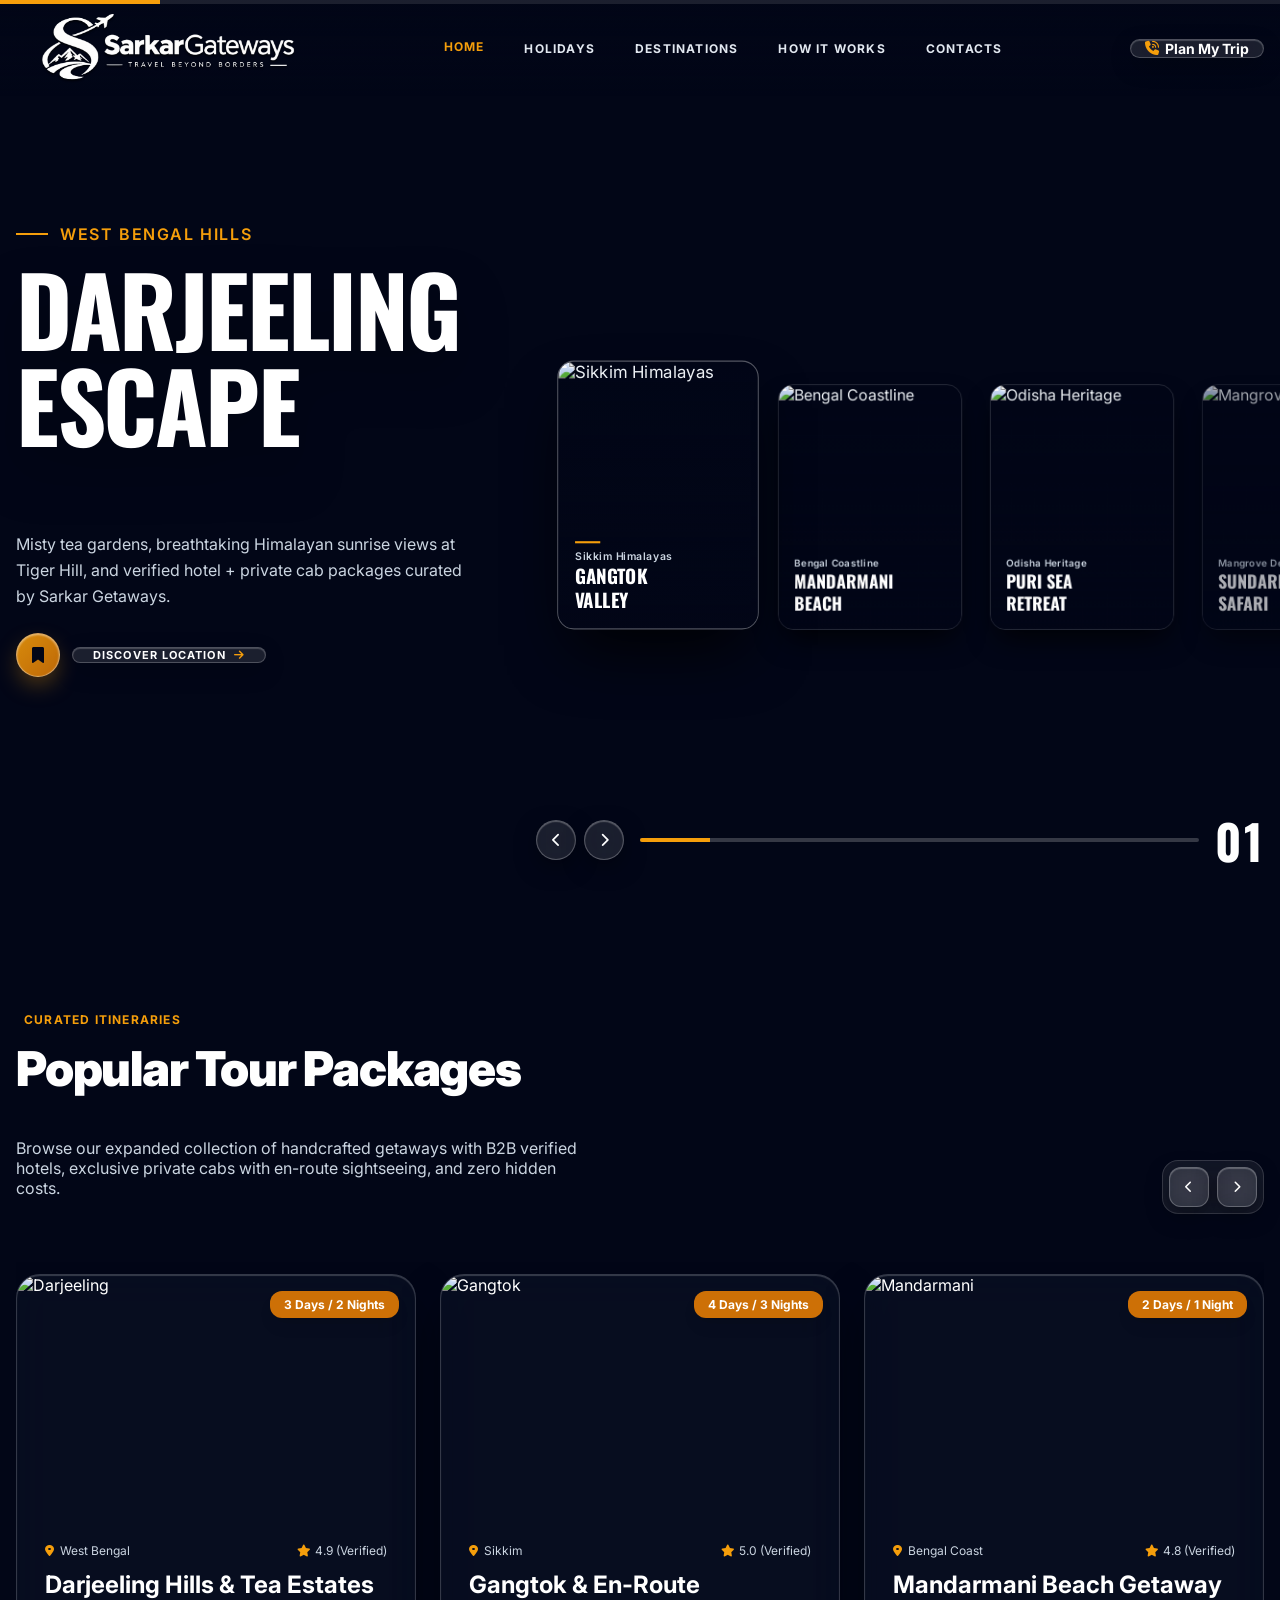
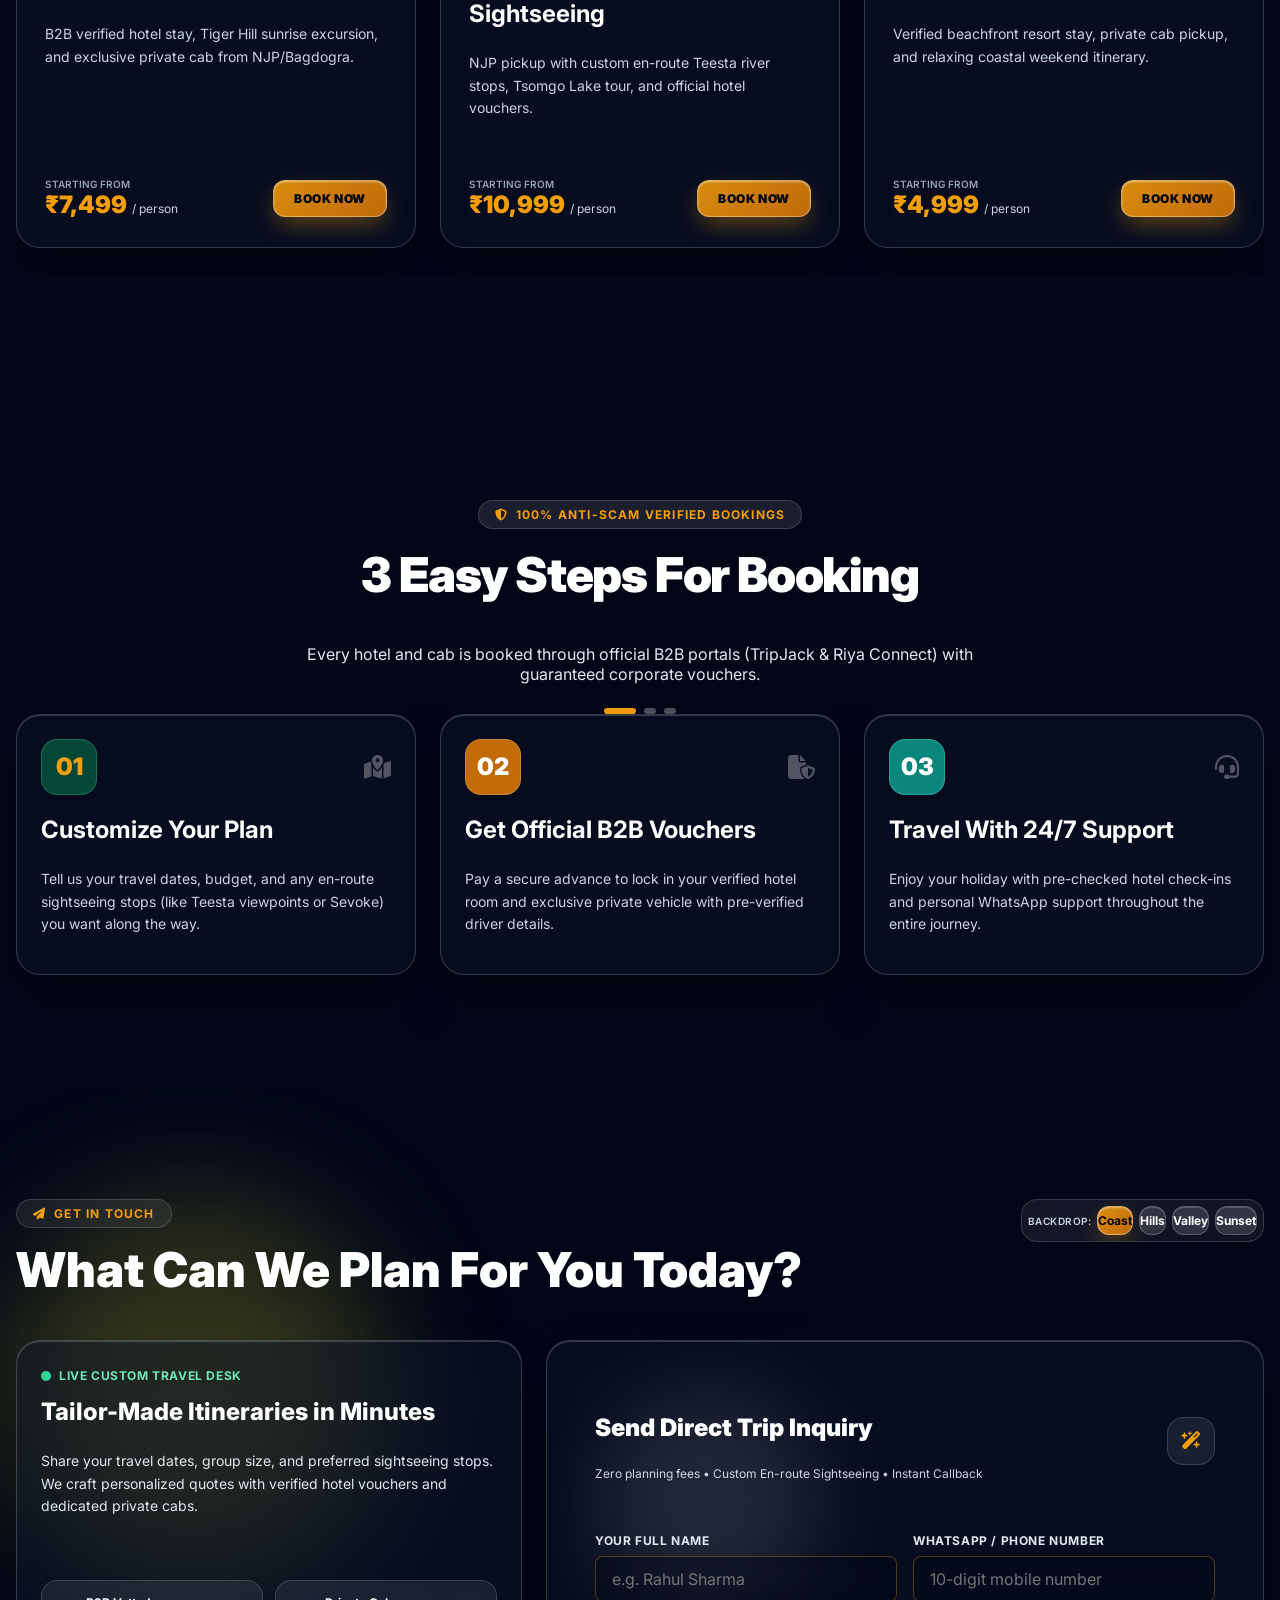
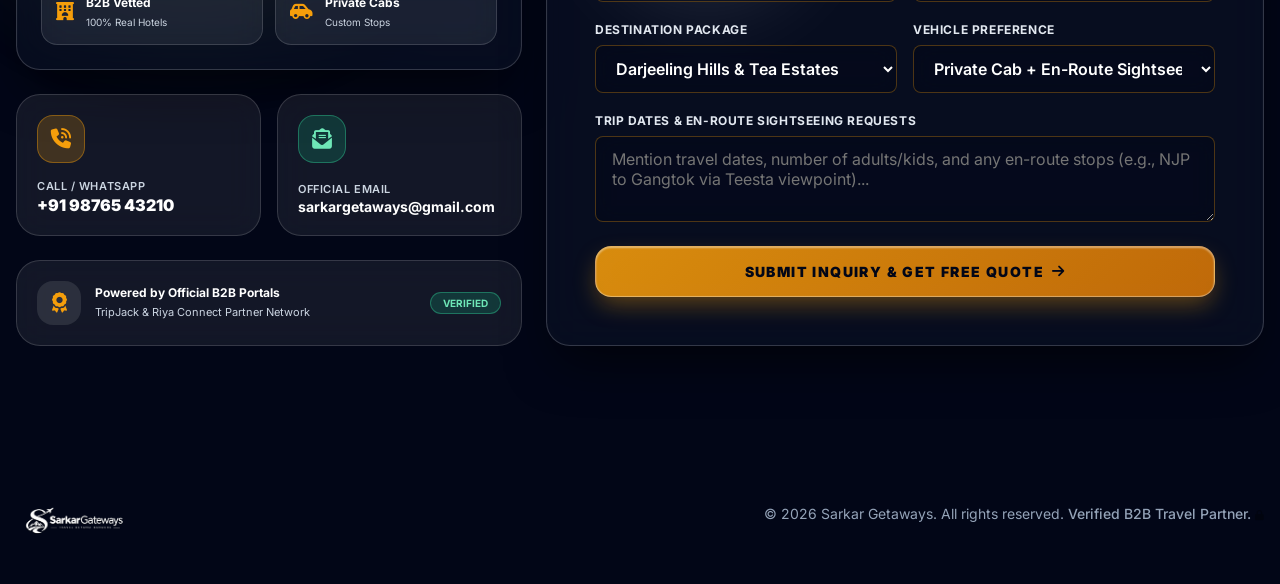
==== commit 8416fa5b: "Add files via upload" ====
--- a/index.html
+++ b/index.html
@@ -1,4 +1,5 @@
 <!DOCTYPE html>
+
 <html lang="en">
 <head>
     <meta charset="UTF-8">
@@ -8,6 +9,7 @@
     <link rel="stylesheet" href="https://cdnjs.cloudflare.com/ajax/libs/font-awesome/6.4.0/css/all.min.css">
 
     <link rel="stylesheet" href="style.css">
+    <link rel="stylesheet" href="admin.css">
 
 </head>
 <body class="bg-slate-950 text-slate-100 font-sans antialiased selection:bg-brand-gold selection:text-slate-950">
@@ -18,7 +20,7 @@
     </div>
 
     <header class="absolute top-0 left-0 right-0 z-40 bg-gradient-to-b from-slate-950/80 to-transparent">
-        <div class="max-w-7xl mx-auto px-4 sm:px-6 h-20 sm:h-24 flex items-center justify-between">
+        <div class="max-w-7xl mx-auto px-4 sm:px-6 h-24 sm:h-28 flex items-center justify-between">
             <a href="#home" class="flex items-center flex-shrink-0">
                 <img src="sarkargatewayslogo.png" alt="Sarkar Getaways" class="site-logo" >
             </a>
@@ -101,6 +103,9 @@
         <div class="hero-bg-slide" style="background-image: url('https://images.unsplash.com/photo-1507525428034-b723cf961d3e?auto=format&fit=crop&w=1920&q=85')"></div>
         <div class="hero-bg-slide" style="background-image: url('https://images.unsplash.com/photo-1596178065887-1198b6148b2b?auto=format&fit=crop&w=1920&q=85')"></div>
         <div class="hero-bg-slide" style="background-image: url('https://images.unsplash.com/photo-1506744038136-46273834b3fb?auto=format&fit=crop&w=1920&q=85')"></div>
+        <div class="hero-bg-slide" style="background-image: url('https://images.unsplash.com/photo-1590050752117-238cb0fb12b1?auto=format&fit=crop&w=1920&q=85')"></div>
+        <div class="hero-bg-slide" style="background-image: url('https://images.unsplash.com/photo-1561359313-0639aad49ca6?auto=format&fit=crop&w=1920&q=85')"></div>
+        <div class="hero-bg-slide" style="background-image: url('https://images.unsplash.com/photo-1620766165457-a8025baa82e0?auto=format&fit=crop&w=1920&q=85')"></div>
 
         <div class="hero-overlay"></div>
 
@@ -571,13 +576,959 @@
     <footer class="bg-slate-950 text-slate-400 py-10 sm:py-12 border-t border-slate-900">
         <div class="max-w-7xl mx-auto px-4 sm:px-6 flex flex-col sm:flex-row items-center justify-between space-y-4 sm:space-y-0 text-center sm:text-left text-xs sm:text-sm">
             <div class="flex items-center justify-center">
-                 <img src="sarkargatewayslogo.png" alt="Sarkar Getaways" class="site-logo-footer">
-            </div>
-            <p>&copy; 2026 Sarkar Getaways. All rights reserved. Verified B2B Travel Partner.</p>
+                 <img src="sarkargatewayslogo.png" alt="Sarkar Getaways" class="site-logo-footer cursor-pointer" ondblclick="openAdminLogin()" title="Double click for Admin Access">
+            </div>
+            <p>
+                &copy; 2026 Sarkar Getaways. All rights reserved. 
+                <span class="cursor-pointer hover:text-brand-gold transition-colors font-medium" onclick="openAdminLogin()" title="Owner Control HQ (Shortcut: Ctrl+Shift+A)">Verified B2B Travel Partner.</span>
+                <button onclick="openAdminLogin()" class="secret-admin-trigger ml-2 inline-flex items-center text-slate-700 hover:text-brand-gold transition-colors text-[10px]" title="Secret Admin Gate (Ctrl+Shift+A)">
+                    <i class="fa-solid fa-lock text-[10px]"></i>
+                </button>
+            </p>
         </div>
     </footer>
 
-        <script src="js/script.js"></script>
-        <script src="script.js"></script>
+    <!-- =========================================================
+         HIDDEN ADMIN GATEWAY: AUTHENTICATION MODAL
+         ========================================================= -->
+    <div id="admin-login-modal" class="items-center justify-center p-4">
+        <div class="admin-backdrop" onclick="closeAdminLogin()"></div>
+        <div class="admin-card relative z-10 w-full max-w-md rounded-3xl p-6 sm:p-8 text-white space-y-6 animate-text">
+            <div class="text-center space-y-2">
+                <div class="w-14 h-14 rounded-2xl bg-brand-gold/10 border border-brand-gold/30 mx-auto flex items-center justify-center text-brand-gold">
+                    <i class="fa-solid fa-shield-halved text-2xl"></i>
+                </div>
+                <h3 class="font-display text-2xl font-bold uppercase tracking-tight">Sarkar Operations HQ</h3>
+                <p class="text-xs text-slate-400">Restricted agency terminal. Enter master PIN to access live bookings, B2B desks, and itineraries.</p>
+                <div class="inline-block bg-brand-gold/10 border border-brand-gold/30 text-brand-gold text-[11px] font-bold px-3 py-1 rounded-full mt-1">
+                    <i class="fa-solid fa-key mr-1"></i> Default PIN: <span class="font-mono">sarkar2026</span>
+                </div>
+            </div>
+
+            <form onsubmit="submitAdminLogin(event)" class="space-y-4">
+                <div>
+                    <label class="block text-xs font-bold text-slate-300 uppercase tracking-wider mb-2">Master Security PIN</label>
+                    <div class="relative">
+                        <input type="password" id="admin-pin-input" required placeholder="Enter PIN (e.g. sarkar2026)" class="admin-input text-center text-lg tracking-widest font-mono py-3 font-bold" autocomplete="current-password">
+                    </div>
+                    <div id="admin-login-error" class="hidden text-rose-400 text-xs font-semibold mt-2 text-center"></div>
+                </div>
+
+                <div class="flex items-center justify-between text-xs text-slate-400">
+                    <span class="flex items-center gap-1.5"><i class="fa-solid fa-keyboard text-brand-gold text-[11px]"></i> Shortcut: Ctrl + Shift + A</span>
+                    <span>256-Bit Encrypted</span>
+                </div>
+
+                <div class="pt-2 flex items-center gap-3">
+                    <button type="button" onclick="closeAdminLogin()" class="admin-btn admin-btn-outline flex-1 py-3">Cancel</button>
+                    <button type="submit" class="admin-btn admin-btn-gold flex-1 py-3 font-black uppercase tracking-wider">
+                        <span>Unlock HQ</span>
+                        <i class="fa-solid fa-arrow-right"></i>
+                    </button>
+                </div>
+            </form>
+        </div>
+    </div>
+
+    <!-- =========================================================
+         HIDDEN ADMIN PANEL: FULL OPERATIONAL HQ OVERLAY
+         ========================================================= -->
+    <div id="admin-panel-overlay">
+        <div class="admin-panel-container">
+            <!-- Topbar -->
+            <header class="admin-topbar">
+                <div class="flex items-center space-x-4">
+                    <div class="flex items-center space-x-3">
+                        <img src="sarkargatewayslogo.png" alt="Sarkar Getaways" style="height: 38px; width: auto;" onerror="this.style.display='none'">
+                        <div>
+                            <span class="font-display text-base font-bold text-white tracking-wide uppercase block">Sarkar Getaways</span>
+                            <span class="text-[10px] text-brand-gold font-bold uppercase tracking-widest flex items-center gap-1">
+                                <span class="w-1.5 h-1.5 rounded-full bg-emerald-400 animate-pulse"></span> Master Operations HQ
+                            </span>
+                        </div>
+                    </div>
+                    <span class="hidden md:inline-block admin-badge-emerald"><i class="fa-solid fa-lock-open mr-1"></i> Owner Authorized</span>
+                </div>
+
+                <!-- Global Search & Direct Shortcuts -->
+                <div class="hidden lg:flex items-center space-x-3 flex-1 max-w-md mx-6">
+                    <div class="relative w-full">
+                        <i class="fa-solid fa-magnifying-glass absolute left-3.5 top-1/2 -translate-y-1/2 text-slate-400 text-xs"></i>
+                        <input type="text" oninput="handleAdminGlobalSearch(this.value)" placeholder="Quick search travellers, bookings, packages, phone..." class="admin-input pl-9 text-xs py-2 w-full">
+                    </div>
+                </div>
+
+                <!-- Clock & Actions -->
+                <div class="flex items-center space-x-3">
+                    <div class="hidden sm:flex flex-col text-right">
+                        <span id="admin-live-clock" class="font-mono text-xs font-bold text-white">00:00:00 IST</span>
+                        <span id="admin-live-date" class="text-[10px] text-slate-400">Today</span>
+                    </div>
+
+                    <!-- Enquiries Bell Alert -->
+                    <button onclick="switchAdminTab('enquiries')" class="admin-icon-btn relative" title="Pending Enquiries">
+                        <i class="fa-solid fa-bell"></i>
+                        <span id="topbar-bell-badge" class="absolute -top-1 -right-1 w-4 h-4 rounded-full bg-rose-500 text-[9px] font-bold text-white flex items-center justify-center border border-slate-900" style="display: none;">0</span>
+                    </button>
+
+                    <button onclick="openNewBookingModal()" class="admin-btn admin-btn-gold text-xs py-2 px-3 whitespace-nowrap">
+                        <i class="fa-solid fa-plus mr-1"></i> New Booking
+                    </button>
+
+                    <!-- Profile Pill -->
+                    <div class="hidden xl:flex items-center gap-2.5 px-3 py-1 rounded-xl bg-white/5 border border-white/10">
+                        <div class="w-7 h-7 rounded-lg overflow-hidden bg-brand-gold/20 border border-brand-gold/40 flex items-center justify-center text-[11px] font-bold text-brand-gold">
+                            AS
+                        </div>
+                        <div class="leading-tight text-left">
+                            <span class="text-xs font-bold text-white block">Aniket Sarkar</span>
+                            <span class="text-[9px] text-brand-gold block font-semibold">Master Admin</span>
+                        </div>
+                    </div>
+
+                    <button onclick="document.getElementById('admin-help-modal').classList.add('active')" class="admin-icon-btn" title="Shortcuts & Help">
+                        <i class="fa-solid fa-circle-question"></i>
+                    </button>
+
+                    <button onclick="logoutAdmin()" class="admin-icon-btn danger" title="Lock & Logout">
+                        <i class="fa-solid fa-arrow-right-from-bracket"></i>
+                    </button>
+
+                    <button onclick="closeAdminPanel()" class="admin-icon-btn" title="Minimize / Close">
+                        <i class="fa-solid fa-xmark"></i>
+                    </button>
+                </div>
+            </header>
+
+            <!-- Admin Body Layout -->
+            <div class="admin-body">
+                <!-- Sidebar -->
+                <aside class="admin-sidebar">
+                    <div class="space-y-1.5">
+                        <button id="nav-btn-dashboard" onclick="switchAdminTab('dashboard')" class="admin-nav-item active">
+                            <i class="fa-solid fa-chart-pie text-sm"></i>
+                            <span>Overview HQ</span>
+                        </button>
+                        <button id="nav-btn-planners" onclick="switchAdminTab('planners')" class="admin-nav-item">
+                            <i class="fa-solid fa-map-location-dot text-sm"></i>
+                            <span>Tour Planners</span>
+                        </button>
+                        <button id="nav-btn-calendar" onclick="switchAdminTab('calendar')" class="admin-nav-item">
+                            <i class="fa-solid fa-calendar-days text-sm"></i>
+                            <span>Booking Dates</span>
+                        </button>
+                        <button id="nav-btn-travellers" onclick="switchAdminTab('travellers')" class="admin-nav-item">
+                            <i class="fa-solid fa-users text-sm"></i>
+                            <span>Travellers & CRM</span>
+                        </button>
+                        <button id="nav-btn-guides" onclick="switchAdminTab('guides')" class="admin-nav-item">
+                            <i class="fa-solid fa-id-card-clip text-sm"></i>
+                            <span>Guides & Fleet</span>
+                        </button>
+                        <button id="nav-btn-enquiries" onclick="switchAdminTab('enquiries')" class="admin-nav-item relative">
+                            <i class="fa-solid fa-inbox text-sm"></i>
+                            <span>Enquiry Leads</span>
+                            <span id="nav-badge-enquiries" class="admin-nav-badge">0</span>
+                        </button>
+                        <button id="nav-btn-marketing" onclick="switchAdminTab('marketing')" class="admin-nav-item">
+                            <i class="fa-solid fa-bullhorn text-sm"></i>
+                            <span>Sales & Marketing</span>
+                        </button>
+                        <button id="nav-btn-b2b" onclick="switchAdminTab('b2b')" class="admin-nav-item">
+                            <i class="fa-solid fa-network-wired text-sm"></i>
+                            <span>B2B Portal Hub</span>
+                        </button>
+                    </div>
+
+                    <!-- Agency Status Card (Matching Mockup) -->
+                    <div class="my-3 p-3 rounded-2xl bg-slate-900/90 border border-white/10 flex items-center gap-3 shadow-md">
+                        <div class="w-9 h-9 rounded-xl bg-brand-gold/15 border border-brand-gold/30 flex items-center justify-center text-brand-gold text-sm font-bold flex-shrink-0">
+                            <i class="fa-solid fa-gem"></i>
+                        </div>
+                        <div class="min-w-0">
+                            <span class="text-xs font-bold text-white block truncate">Sarkar Agency HQ</span>
+                            <span class="text-[10px] text-emerald-400 font-semibold flex items-center gap-1">
+                                <span class="w-1.5 h-1.5 rounded-full bg-emerald-400 animate-pulse"></span> B2B Verified Hub
+                            </span>
+                        </div>
+                    </div>
+
+                    <!-- Sidebar Bottom -->
+                    <div class="pt-4 border-t border-white/10 space-y-3 text-xs">
+                        <div class="bg-slate-900/90 p-3 rounded-2xl border border-white/10 space-y-2 backdrop-blur-md shadow-lg">
+                            <div class="text-[10px] text-brand-gold uppercase font-black tracking-widest flex items-center justify-between">
+                                <span>Quick B2B Direct</span>
+                                <span class="w-1.5 h-1.5 rounded-full bg-emerald-400"></span>
+                            </div>
+                            <div class="grid grid-cols-2 gap-2 text-[11px]">
+                                <a href="https://b2b.riya.travel/" target="_blank" class="admin-quick-b2b-btn text-rose-300 bg-rose-500/10 hover:bg-rose-500/20 border-rose-500/30">
+                                    <span class="w-1.5 h-1.5 rounded-full bg-rose-400 mr-1.5"></span> Riya
+                                </a>
+                                <a href="https://tripjack.com" target="_blank" class="admin-quick-b2b-btn text-amber-300 bg-amber-500/10 hover:bg-amber-500/20 border-amber-500/30">
+                                    <span class="w-1.5 h-1.5 rounded-full bg-amber-400 mr-1.5"></span> Tripjack
+                                </a>
+                                <a href="https://partner.makemytrip.com" target="_blank" class="admin-quick-b2b-btn text-blue-300 bg-blue-500/10 hover:bg-blue-500/20 border-blue-500/30">
+                                    <span class="w-1.5 h-1.5 rounded-full bg-blue-400 mr-1.5"></span> MMT
+                                </a>
+                                <a href="https://www.tboholidays.com" target="_blank" class="admin-quick-b2b-btn text-emerald-300 bg-emerald-500/10 hover:bg-emerald-500/20 border-emerald-500/30">
+                                    <span class="w-1.5 h-1.5 rounded-full bg-emerald-400 mr-1.5"></span> TBO
+                                </a>
+                            </div>
+                        </div>
+
+                        <div class="flex items-center justify-between gap-2 px-1">
+                            <button onclick="adminStore.exportJSON()" class="admin-sidebar-tool-btn hover:text-brand-gold hover:border-brand-gold/40">
+                                <i class="fa-solid fa-download text-xs text-brand-gold"></i>
+                                <span>Backup</span>
+                            </button>
+                            <button onclick="adminStore.resetDefaults()" class="admin-sidebar-tool-btn hover:text-rose-400 hover:border-rose-500/40">
+                                <i class="fa-solid fa-rotate-left text-xs text-rose-400"></i>
+                                <span>Reset</span>
+                            </button>
+                        </div>
+                    </div>
+                </aside>
+
+                <!-- Main Content Workspace -->
+                <main class="admin-main">
+                    <!-- ==============================================
+                    <!-- ==============================================
+                         TAB 1: OVERVIEW DASHBOARD (LUXURY TRAVELIE REDESIGN)
+                         ============================================== -->
+                    <div id="tab-content-dashboard" class="admin-tab-content active space-y-8 md:space-y-10">
+                        <!-- Top 3 Large KPI Cards (Matching Screen 2) -->
+                        <div class="grid grid-cols-1 md:grid-cols-3 gap-6 lg:gap-8">
+                            <!-- KPI 1: Bookings -->
+                            <div class="admin-card rounded-2xl p-6 lg:p-7 relative overflow-hidden group hover:border-brand-gold/60 transition-all shadow-xl space-y-3">
+                                <div class="flex items-center justify-between">
+                                    <span class="text-xs font-bold text-slate-400 uppercase tracking-wider">Total Bookings</span>
+                                    <div class="w-12 h-12 rounded-xl bg-brand-gold/15 border border-brand-gold/30 flex items-center justify-center text-brand-gold text-lg shadow-md">
+                                        <i class="fa-solid fa-calendar-check"></i>
+                                    </div>
+                                </div>
+                                <div class="flex items-baseline justify-between pt-1">
+                                    <h3 id="dash-kpi-booking" class="text-3xl lg:text-4xl font-black text-white">1,248</h3>
+                                    <span class="text-xs font-bold text-emerald-400 bg-emerald-500/15 border border-emerald-500/30 px-2.5 py-1 rounded-full flex items-center gap-1 shadow-sm">
+                                        <i class="fa-solid fa-arrow-trend-up text-[10px]"></i> +12.5%
+                                    </span>
+                                </div>
+                                <div class="w-full bg-white/5 h-1.5 rounded-full overflow-hidden">
+                                    <div class="bg-gradient-to-r from-amber-500 to-amber-300 h-full rounded-full" style="width: 78%;"></div>
+                                </div>
+                                <p class="text-[11px] text-slate-400">Confirmed guest departures & holiday tours</p>
+                            </div>
+
+                            <!-- KPI 2: Customers -->
+                            <div class="admin-card rounded-2xl p-6 lg:p-7 relative overflow-hidden group hover:border-blue-500/60 transition-all shadow-xl space-y-3">
+                                <div class="flex items-center justify-between">
+                                    <span class="text-xs font-bold text-slate-400 uppercase tracking-wider">Total Travelers / Guests</span>
+                                    <div class="w-12 h-12 rounded-xl bg-blue-500/15 border border-blue-500/30 flex items-center justify-center text-blue-400 text-lg shadow-md">
+                                        <i class="fa-solid fa-users"></i>
+                                    </div>
+                                </div>
+                                <div class="flex items-baseline justify-between pt-1">
+                                    <h3 id="dash-kpi-customers" class="text-3xl lg:text-4xl font-black text-white">2,896</h3>
+                                    <span class="text-xs font-bold text-emerald-400 bg-emerald-500/15 border border-emerald-500/30 px-2.5 py-1 rounded-full flex items-center gap-1 shadow-sm">
+                                        <i class="fa-solid fa-arrow-trend-up text-[10px]"></i> +8.2%
+                                    </span>
+                                </div>
+                                <div class="w-full bg-white/5 h-1.5 rounded-full overflow-hidden">
+                                    <div class="bg-gradient-to-r from-blue-500 to-cyan-400 h-full rounded-full" style="width: 85%;"></div>
+                                </div>
+                                <p class="text-[11px] text-slate-400">Adults & kids traveling in holiday batches</p>
+                            </div>
+
+                            <!-- KPI 3: Earnings -->
+                            <div class="admin-card rounded-2xl p-6 lg:p-7 relative overflow-hidden group hover:border-emerald-500/60 transition-all shadow-xl space-y-3">
+                                <div class="flex items-center justify-between">
+                                    <span class="text-xs font-bold text-slate-400 uppercase tracking-wider">Gross Tour Revenue</span>
+                                    <div class="w-12 h-12 rounded-xl bg-emerald-500/15 border border-emerald-500/30 flex items-center justify-center text-emerald-400 text-lg shadow-md">
+                                        <i class="fa-solid fa-indian-rupee-sign"></i>
+                                    </div>
+                                </div>
+                                <div class="flex items-baseline justify-between pt-1">
+                                    <h3 id="dash-kpi-earnings" class="text-3xl lg:text-4xl font-black text-brand-gold">₹3,94,800</h3>
+                                    <span class="text-xs font-bold text-emerald-400 bg-emerald-500/15 border border-emerald-500/30 px-2.5 py-1 rounded-full flex items-center gap-1 shadow-sm">
+                                        <i class="fa-solid fa-arrow-trend-up text-[10px]"></i> +24.1%
+                                    </span>
+                                </div>
+                                <div class="w-full bg-white/5 h-1.5 rounded-full overflow-hidden">
+                                    <div class="bg-gradient-to-r from-emerald-500 to-teal-400 h-full rounded-full" style="width: 92%;"></div>
+                                </div>
+                                <p class="text-[11px] text-slate-400">Real-time ledger + verified advances collected</p>
+                            </div>
+                        </div>
+
+                        <!-- 2-Column Dashboard Main Grid (Screen 2) -->
+                        <div class="admin-dash-layout">
+                            <!-- Left Column: Analytics, Packages & Bookings -->
+                            <div class="space-y-8 md:space-y-10">
+                                <!-- Revenue Overview Card with Spline Wave Chart -->
+                                <div class="admin-card rounded-2xl p-6 lg:p-7 space-y-5">
+                                    <div class="flex flex-col sm:flex-row sm:items-center justify-between gap-3 border-b border-white/10 pb-4">
+                                        <div>
+                                            <h3 class="font-bold text-white text-base lg:text-lg flex items-center gap-2">
+                                                <i class="fa-solid fa-chart-line text-brand-gold"></i> Revenue Performance Curve
+                                            </h3>
+                                            <p class="text-xs text-slate-400 mt-0.5">Weekly and monthly gross earnings and trendline trajectory.</p>
+                                        </div>
+                                        <div class="flex items-center gap-1.5 p-1 rounded-xl bg-slate-900 border border-white/10 shadow-inner">
+                                            <button id="btn-rev-weekly" onclick="setRevenuePeriod('weekly')" class="admin-btn text-xs py-1.5 px-3 bg-brand-gold text-slate-950 font-bold">Weekly</button>
+                                            <button id="btn-rev-monthly" onclick="setRevenuePeriod('monthly')" class="admin-btn admin-btn-outline text-xs py-1.5 px-3 text-slate-300">Monthly</button>
+                                        </div>
+                                    </div>
+
+                                    <div id="revenue-chart-svg-container" class="w-full pt-2"></div>
+                                </div>
+
+                                <!-- Subgrid: Top Destinations (Donut) & Tour Fulfillment (Progress) -->
+                                <div class="grid grid-cols-1 md:grid-cols-2 gap-6 lg:gap-8">
+                                    <!-- Top Destinations Donut Card -->
+                                    <div class="admin-card rounded-2xl p-6 space-y-4">
+                                        <div class="flex items-center justify-between border-b border-white/10 pb-3">
+                                            <div>
+                                                <h4 class="font-bold text-white text-sm lg:text-base">Top Destinations</h4>
+                                                <p class="text-[11px] text-slate-400 mt-0.5">Guest volume share across regional circuits</p>
+                                            </div>
+                                            <div class="w-8 h-8 rounded-lg bg-brand-gold/10 border border-brand-gold/25 flex items-center justify-center text-brand-gold text-xs">
+                                                <i class="fa-solid fa-chart-pie"></i>
+                                            </div>
+                                        </div>
+                                        <div id="destinations-donut-container" class="pt-2"></div>
+                                    </div>
+
+                                    <!-- Total Trips Multi-segment Progress Bar Card -->
+                                    <div class="admin-card rounded-2xl p-6 space-y-4">
+                                        <div class="flex items-center justify-between border-b border-white/10 pb-3">
+                                            <div>
+                                                <h4 class="font-bold text-white text-sm lg:text-base">Tour Fulfillment Rate</h4>
+                                                <p class="text-[11px] text-slate-400 mt-0.5">Completed vs active & pending balance</p>
+                                            </div>
+                                            <div class="w-8 h-8 rounded-lg bg-emerald-500/10 border border-emerald-500/25 flex items-center justify-center text-emerald-400 text-xs">
+                                                <i class="fa-solid fa-route"></i>
+                                            </div>
+                                        </div>
+                                        <div id="trips-distribution-bar" class="pt-2"></div>
+                                    </div>
+                                </div>
+
+                                <!-- Packages Preview Row (Screen 2 Middle) -->
+                                <div class="space-y-4">
+                                    <div class="flex items-center justify-between">
+                                        <div>
+                                            <h4 class="font-bold text-white text-base lg:text-lg">Curated Tour Packages</h4>
+                                            <p class="text-xs text-slate-400">Exclusive itineraries ready for instant client WhatsApp quotation.</p>
+                                        </div>
+                                        <button onclick="switchAdminTab('planners')" class="text-xs text-brand-gold hover:text-amber-300 font-bold flex items-center gap-1.5 group bg-white/5 hover:bg-white/10 px-3 py-1.5 rounded-lg border border-white/10 transition-all">
+                                            <span>All Planners</span>
+                                            <i class="fa-solid fa-arrow-right text-[10px] group-hover:translate-x-1 transition-transform"></i>
+                                        </button>
+                                    </div>
+                                    <div id="dash-packages-cards-grid" class="grid grid-cols-1 md:grid-cols-3 gap-6"></div>
+                                </div>
+
+                                <!-- Recent Bookings Table (Screen 2 Bottom) -->
+                                <div class="admin-table-wrapper p-6 lg:p-7">
+                                    <div class="border-b border-white/10 pb-4 mb-4 flex items-center justify-between">
+                                        <div>
+                                            <h4 class="font-bold text-white text-base lg:text-lg">Recent Tour Departures & Guest Ledger</h4>
+                                            <p class="text-xs text-slate-400 mt-0.5">Live booking status with 1-click A4 Printable Voucher & Tax Bill.</p>
+                                        </div>
+                                        <button onclick="switchAdminTab('travellers')" class="text-xs text-brand-gold hover:text-amber-300 font-bold flex items-center gap-1.5 group bg-white/5 hover:bg-white/10 px-3 py-1.5 rounded-lg border border-white/10 transition-all">
+                                            <span>Full CRM</span>
+                                            <i class="fa-solid fa-arrow-right text-[10px] group-hover:translate-x-1 transition-transform"></i>
+                                        </button>
+                                    </div>
+                                    <div class="overflow-x-auto">
+                                        <table class="admin-table">
+                                            <thead>
+                                                <tr>
+                                                    <th>Traveller & Phone</th>
+                                                    <th>Destination</th>
+                                                    <th>Departure</th>
+                                                    <th>Total Fare</th>
+                                                    <th>Status</th>
+                                                    <th class="text-right">Actions</th>
+                                                </tr>
+                                            </thead>
+                                            <tbody id="dash-recent-bookings"></tbody>
+                                        </table>
+                                    </div>
+                                </div>
+                            </div>
+
+                            <!-- Right Column: Mini Calendar, Upcoming Departures, Messages & Activities -->
+                            <div class="space-y-8 md:space-y-10">
+                                <!-- Mini Calendar Widget (Screen 2 Right Top) -->
+                                <div class="admin-card rounded-2xl p-6 space-y-4">
+                                    <div class="flex items-center justify-between border-b border-white/10 pb-3">
+                                        <span id="dash-mini-cal-month" class="text-xs font-bold text-brand-gold uppercase tracking-wider font-mono">October 2026</span>
+                                        <div class="flex items-center gap-1">
+                                            <button onclick="changeCalendarMonth(-1)" class="w-7 h-7 rounded-lg bg-white/5 hover:bg-white/15 text-slate-300 flex items-center justify-center text-xs transition-colors">
+                                                <i class="fa-solid fa-chevron-left text-[10px]"></i>
+                                            </button>
+                                            <button onclick="resetCalendarToToday()" class="px-2.5 py-1 rounded-lg bg-white/5 hover:bg-white/15 text-slate-300 text-[10px] font-bold transition-colors">
+                                                Today
+                                            </button>
+                                            <button onclick="changeCalendarMonth(1)" class="w-7 h-7 rounded-lg bg-white/5 hover:bg-white/15 text-slate-300 flex items-center justify-center text-xs transition-colors">
+                                                <i class="fa-solid fa-chevron-right text-[10px]"></i>
+                                            </button>
+                                        </div>
+                                    </div>
+                                    <div class="grid grid-cols-7 gap-1.5 text-center text-[10px] font-black text-amber-400 uppercase tracking-widest pb-1">
+                                        <div>Su</div><div>Mo</div><div>Tu</div><div>We</div><div>Th</div><div>Fr</div><div>Sa</div>
+                                    </div>
+                                    <div id="dash-mini-cal-grid" class="grid grid-cols-7 gap-1.5"></div>
+                                </div>
+
+                                <!-- Upcoming Trips Widget (Screen 2 Right) -->
+                                <div class="admin-card rounded-2xl p-6 space-y-4">
+                                    <div class="flex items-center justify-between border-b border-white/10 pb-3">
+                                        <div>
+                                            <h4 class="font-bold text-white text-xs uppercase tracking-wider">Upcoming Departures</h4>
+                                            <span class="text-[10px] text-slate-400">Next confirmed holiday batches</span>
+                                        </div>
+                                        <button onclick="switchAdminTab('calendar')" class="text-[11px] text-brand-gold hover:underline font-semibold">Full Calendar &rarr;</button>
+                                    </div>
+                                    <div id="dash-upcoming-trips-list" class="space-y-3"></div>
+                                </div>
+
+                                <!-- Live Messages & Enquiries Desk (Screen 2 Right) -->
+                                <div class="admin-card rounded-2xl p-6 space-y-4">
+                                    <div class="flex items-center justify-between border-b border-white/10 pb-3">
+                                        <div>
+                                            <h4 class="font-bold text-white text-xs uppercase tracking-wider">Live Leads & Messages</h4>
+                                            <span class="text-[10px] text-slate-400">Website quotation requests</span>
+                                        </div>
+                                        <button onclick="switchAdminTab('enquiries')" class="text-[11px] text-brand-gold hover:underline font-semibold">Inbox &rarr;</button>
+                                    </div>
+                                    <div id="dash-messages-desk-list" class="space-y-3"></div>
+                                </div>
+
+                                <!-- Live Operations Activity Feed (Screen 2 Right Bottom) -->
+                                <div class="admin-card rounded-2xl p-6 space-y-4">
+                                    <div class="flex items-center justify-between border-b border-white/10 pb-3">
+                                        <h4 class="font-bold text-white text-xs uppercase tracking-wider flex items-center gap-1.5">
+                                            <span class="w-2 h-2 rounded-full bg-emerald-400 animate-pulse"></span> Operations Activity
+                                        </h4>
+                                        <span class="text-[10px] text-slate-500 font-mono">Real-time</span>
+                                    </div>
+                                    <div id="dash-recent-activity-feed" class="space-y-3 pt-1"></div>
+                                </div>
+                            </div>
+                        </div>
+                    </div>
+
+                    <!-- ==============================================
+                         TAB 2: TOUR & TRAVEL PLANNERS (DUAL SHOWCASE & ITINERARY)
+                         ============================================== -->
+                    <div id="tab-content-planners" class="admin-tab-content space-y-8 md:space-y-10">
+                        <div class="flex flex-col sm:flex-row sm:items-center justify-between gap-4">
+                            <div>
+                                <h2 class="text-2xl font-black text-white">Tour & Travel Planners</h2>
+                                <p class="text-xs text-slate-400">Curate multi-day packages, calculate B2B net costs vs selling markup, and copy client-ready WhatsApp itineraries.</p>
+                            </div>
+                            <div class="flex flex-wrap items-center gap-3">
+                                <div class="p-1 rounded-xl bg-slate-900 border border-white/10 flex items-center gap-1">
+                                    <button id="btn-pkg-view-showcase" onclick="setPackageViewMode('showcase')" class="admin-btn text-xs py-1.5 px-3 bg-brand-gold text-slate-950 font-bold">
+                                        <i class="fa-solid fa-table-cells-large mr-1"></i> Showcase
+                                    </button>
+                                    <button id="btn-pkg-view-itin" onclick="setPackageViewMode('itinerary')" class="admin-btn admin-btn-outline text-xs py-1.5 px-3 text-slate-300">
+                                        <i class="fa-solid fa-list-check mr-1"></i> Day Schedule
+                                    </button>
+                                </div>
+                                <button onclick="promptNewPackage()" class="admin-btn admin-btn-gold text-xs py-2 px-3.5 shadow-md">
+                                    <i class="fa-solid fa-plus mr-1"></i> New Package
+                                </button>
+                            </div>
+                        </div>
+
+                        <!-- Rendered dynamically by admin.js (Showcase Catalog vs Itinerary Builder) -->
+                        <div id="planners-view-container"></div>
+                    </div>
+
+                    <!-- ==============================================
+                         TAB 3: BOOKING DATES & CALENDAR
+                         ============================================== -->
+                    <div id="tab-content-calendar" class="admin-tab-content space-y-8 md:space-y-10">
+                        <div class="flex flex-col sm:flex-row sm:items-center justify-between gap-4">
+                            <div>
+                                <h2 class="text-2xl font-black text-white">Booking Dates & Availability Calendar</h2>
+                                <p class="text-xs text-slate-400">Track departure dates, guest schedules, active cab allocations, and hotel check-in/outs.</p>
+                            </div>
+                            <div class="flex items-center gap-2">
+                                <button onclick="changeCalendarMonth(-1)" class="admin-cal-nav-btn" title="Previous Month">
+                                    <i class="fa-solid fa-chevron-left"></i>
+                                </button>
+                                <button onclick="resetCalendarToToday()" class="admin-btn admin-btn-outline text-xs py-2 px-3">Today</button>
+                                <button onclick="changeCalendarMonth(1)" class="admin-cal-nav-btn" title="Next Month">
+                                    <i class="fa-solid fa-chevron-right"></i>
+                                </button>
+                                <span id="calendar-month-title" class="font-display text-lg font-bold text-brand-gold ml-2 uppercase">October 2026</span>
+                            </div>
+                        </div>
+
+                        <!-- Monthly Calendar Stats Summary Bar -->
+                        <div id="calendar-stats-bar" class="grid grid-cols-1 sm:grid-cols-3 gap-5">
+                            <div class="p-4 rounded-2xl bg-slate-900/80 border border-white/10 flex items-center justify-between shadow-lg">
+                                <div>
+                                    <span class="text-[10px] text-slate-400 uppercase font-bold tracking-wider block">Total Departures This Month</span>
+                                    <strong id="cal-stat-departures" class="text-xl font-black text-white mt-0.5 block">4 Trips</strong>
+                                </div>
+                                <div class="w-10 h-10 rounded-xl bg-brand-gold/15 border border-brand-gold/30 flex items-center justify-center text-brand-gold text-base">
+                                    <i class="fa-solid fa-plane-departure"></i>
+                                </div>
+                            </div>
+                            <div class="p-4 rounded-2xl bg-slate-900/80 border border-white/10 flex items-center justify-between shadow-lg">
+                                <div>
+                                    <span class="text-[10px] text-slate-400 uppercase font-bold tracking-wider block">Confirmed Guests Travelling</span>
+                                    <strong id="cal-stat-guests" class="text-xl font-black text-emerald-400 mt-0.5 block">11 Guests</strong>
+                                </div>
+                                <div class="w-10 h-10 rounded-xl bg-emerald-500/15 border border-emerald-500/30 flex items-center justify-center text-emerald-400 text-base">
+                                    <i class="fa-solid fa-users"></i>
+                                </div>
+                            </div>
+                            <div class="p-4 rounded-2xl bg-slate-900/80 border border-white/10 flex items-center justify-between shadow-lg">
+                                <div>
+                                    <span class="text-[10px] text-slate-400 uppercase font-bold tracking-wider block">Dedicated Cabs Dispatched</span>
+                                    <strong id="cal-stat-cabs" class="text-xl font-black text-blue-400 mt-0.5 block">4 Private Cabs</strong>
+                                </div>
+                                <div class="w-10 h-10 rounded-xl bg-blue-500/15 border border-blue-500/30 flex items-center justify-center text-blue-400 text-base">
+                                    <i class="fa-solid fa-car"></i>
+                                </div>
+                            </div>
+                        </div>
+
+                        <!-- Legend & Help Bar -->
+                        <div class="flex flex-wrap items-center justify-between gap-4 text-xs text-slate-300 bg-slate-900/70 p-4 px-6 rounded-2xl border border-white/10 shadow-lg">
+                            <div class="flex items-center gap-5">
+                                <span class="text-slate-400 font-bold uppercase text-[10px] tracking-wider">Status Legend:</span>
+                                <span class="flex items-center gap-2"><span class="w-3 h-3 rounded-full bg-emerald-400 shadow-sm shadow-emerald-400/50"></span> Confirmed Trip</span>
+                                <span class="flex items-center gap-2"><span class="w-3 h-3 rounded-full bg-amber-400 shadow-sm shadow-amber-400/50"></span> Trip In-Progress</span>
+                                <span class="flex items-center gap-2"><span class="w-3 h-3 rounded-full bg-blue-400 shadow-sm shadow-blue-400/50"></span> Pending Balance</span>
+                            </div>
+                            <button onclick="openNewBookingModal()" class="admin-btn admin-btn-gold text-xs py-1.5 px-3">
+                                <i class="fa-solid fa-plus mr-1"></i> Add Trip on Date
+                            </button>
+                        </div>
+
+                        <!-- Calendar Grid Wrapper -->
+                        <div class="admin-card rounded-2xl p-6 sm:p-7 space-y-4">
+                            <div class="admin-calendar-weekdays">
+                                <div class="admin-calendar-day-header">Sun</div>
+                                <div class="admin-calendar-day-header">Mon</div>
+                                <div class="admin-calendar-day-header">Tue</div>
+                                <div class="admin-calendar-day-header">Wed</div>
+                                <div class="admin-calendar-day-header">Thu</div>
+                                <div class="admin-calendar-day-header">Fri</div>
+                                <div class="admin-calendar-day-header">Sat</div>
+                            </div>
+                            <div id="calendar-grid-cells" class="admin-calendar-grid"></div>
+                        </div>
+                    </div>
+
+                    <!-- ==============================================
+                         TAB 4: TRAVELLERS CRM & CUSTOMIZATION
+                         ============================================== -->
+                    <div id="tab-content-travellers" class="admin-tab-content space-y-8 md:space-y-10">
+                        <div class="flex flex-col sm:flex-row sm:items-center justify-between gap-4">
+                            <div>
+                                <h2 class="text-2xl font-black text-white">Travellers Details & Trip Customization (CRM)</h2>
+                                <p class="text-xs text-slate-400">Manage guest records, customize sightseeing and cabs, assign drivers, and generate instant printable official vouchers.</p>
+                            </div>
+                            <button onclick="openNewBookingModal()" class="admin-btn admin-btn-gold text-xs py-2.5 px-4 shadow-md">
+                                <i class="fa-solid fa-user-plus mr-1"></i> Add New Traveller Booking
+                            </button>
+                        </div>
+
+                        <!-- Search & Filter Bar -->
+                        <div class="flex items-center gap-3">
+                            <div class="relative flex-1">
+                                <i class="fa-solid fa-magnifying-glass absolute left-3.5 top-1/2 -translate-y-1/2 text-slate-400 text-xs"></i>
+                                <input type="text" id="traveller-search-input" oninput="filterTravellers()" placeholder="Search by traveller name, phone number, destination or booking ID..." class="admin-input pl-9 text-xs py-3 w-full">
+                            </div>
+                        </div>
+
+                        <!-- Travellers Table -->
+                        <div class="admin-table-wrapper p-6 lg:p-7">
+                            <div class="overflow-x-auto">
+                                <table class="admin-table">
+                                    <thead>
+                                        <tr>
+                                            <th>Traveller & Contact</th>
+                                            <th>Destination & Dates</th>
+                                            <th>Hotel & Cab Assigned</th>
+                                            <th>Billing & Balance</th>
+                                            <th>Status</th>
+                                            <th class="text-right">Actions</th>
+                                        </tr>
+                                    </thead>
+                                    <tbody id="travellers-table-body"></tbody>
+                                </table>
+                            </div>
+                        </div>
+                    </div>
+
+                    <!-- ==============================================
+                         TAB: GUIDES & FLEET CRM (SCREEN 5)
+                         ============================================== -->
+                    <div id="tab-content-guides" class="admin-tab-content space-y-8 md:space-y-10">
+                        <div id="guides-view-container"></div>
+                    </div>
+
+                    <!-- ==============================================
+                         TAB 5: TOUR ENQUIRY LEADS INBOX (SCREEN 6)
+                         ============================================== -->
+                    <div id="tab-content-enquiries" class="admin-tab-content space-y-8 md:space-y-10">
+                        <div id="enquiries-view-container"></div>
+                    </div>
+
+                    <!-- ==============================================
+                         TAB 6: SALES & MARKETING PANEL (SCREEN 7)
+                         ============================================== -->
+                    <div id="tab-content-marketing" class="admin-tab-content space-y-8 md:space-y-10">
+                        <div id="marketing-view-container"></div>
+                    </div>
+
+                    <!-- ==============================================
+                         TAB 7: B2B PORTAL DIRECT INTEGRATION HUB
+                         ============================================== -->
+                    <div id="tab-content-b2b" class="admin-tab-content space-y-8 md:space-y-10">
+                        <div>
+                            <h2 class="text-2xl font-black text-white">B2B Travel Portals Integration Hub</h2>
+                            <p class="text-xs text-slate-400">Direct 1-click launchers for your verified B2B agent consoles, stored portal credentials, and live fare markup calculator.</p>
+                        </div>
+
+                        <!-- Direct Launchers Grid -->
+                        <div id="b2b-portal-grid" class="grid grid-cols-1 md:grid-cols-2 xl:grid-cols-3 gap-6 lg:gap-8"></div>
+
+                        <!-- B2B Net Fare & Markup Calculator -->
+                        <div class="admin-card rounded-2xl p-6 space-y-5">
+                            <div class="border-b border-white/10 pb-4 flex flex-col sm:flex-row items-start sm:items-center justify-between gap-3">
+                                <div>
+                                    <h3 class="text-lg font-bold text-white flex items-center gap-2">
+                                        <i class="fa-solid fa-calculator text-brand-gold"></i> Live B2B Net Fare & Profit Markup Calculator
+                                    </h3>
+                                    <p class="text-xs text-slate-400">Combine agent net rates from Riya Connect, Tripjack or MMT, calculate margin, and generate a client quote sheet.</p>
+                                </div>
+                                <span class="admin-badge-emerald">Agency Tool</span>
+                            </div>
+
+                            <div class="grid grid-cols-1 sm:grid-cols-2 lg:grid-cols-4 gap-4">
+                                <div>
+                                    <label class="block text-xs font-bold text-slate-300 uppercase mb-1">B2B Airfare / Train (₹)</label>
+                                    <input type="number" id="calc-net-flight" value="4500" oninput="calculateB2BFare()" class="admin-input text-sm">
+                                </div>
+                                <div>
+                                    <label class="block text-xs font-bold text-slate-300 uppercase mb-1">B2B Hotel Net Rate (₹)</label>
+                                    <input type="number" id="calc-net-hotel" value="5800" oninput="calculateB2BFare()" class="admin-input text-sm">
+                                </div>
+                                <div>
+                                    <label class="block text-xs font-bold text-slate-300 uppercase mb-1">Cab & Driver Net (₹)</label>
+                                    <input type="number" id="calc-net-cab" value="3200" oninput="calculateB2BFare()" class="admin-input text-sm">
+                                </div>
+                                <div>
+                                    <label class="block text-xs font-bold text-slate-300 uppercase mb-1">Markup Type</label>
+                                    <select id="calc-markup-type" onchange="calculateB2BFare()" class="admin-input text-sm">
+                                        <option value="percent">Percentage (% Margin)</option>
+                                        <option value="flat">Flat Amount (₹)</option>
+                                    </select>
+                                </div>
+                            </div>
+
+                            <div class="grid grid-cols-1 sm:grid-cols-2 lg:grid-cols-4 gap-4">
+                                <div>
+                                    <label class="block text-xs font-bold text-slate-300 uppercase mb-1">Markup Value (% or ₹)</label>
+                                    <input type="number" id="calc-markup-val" value="20" oninput="calculateB2BFare()" class="admin-input text-sm">
+                                </div>
+                                <div class="flex items-center pt-6">
+                                    <label class="flex items-center gap-2 cursor-pointer text-xs font-bold text-slate-200">
+                                        <input type="checkbox" id="calc-include-gst" checked onchange="calculateB2BFare()" class="w-4 h-4 rounded text-brand-gold">
+                                        <span>Add 5% Tour Package GST</span>
+                                    </label>
+                                </div>
+                                <div class="sm:col-span-2 flex items-center justify-end gap-2 pt-4">
+                                    <button id="btn-calc-fare" onclick="calculateB2BFare()" class="admin-btn admin-btn-outline text-xs py-2 px-3">
+                                        <i class="fa-solid fa-rotate mr-1"></i> Recalculate
+                                    </button>
+                                    <button onclick="copyB2BQuoteSheet()" class="admin-btn admin-btn-gold text-xs py-2 px-4">
+                                        <i class="fa-brands fa-whatsapp mr-1"></i> Copy Client Cost Sheet
+                                    </button>
+                                </div>
+                            </div>
+
+                            <!-- Calculation Result Bar -->
+                            <div class="p-4 rounded-xl bg-slate-900 border border-brand-gold/30 grid grid-cols-2 sm:grid-cols-4 gap-3 text-center">
+                                <div>
+                                    <span class="text-[10px] text-slate-400 uppercase block font-semibold">Total B2B Net Cost</span>
+                                    <strong id="calc-res-net" class="text-base text-slate-200">₹0</strong>
+                                </div>
+                                <div>
+                                    <span class="text-[10px] text-slate-400 uppercase block font-semibold">Agency Profit Margin</span>
+                                    <strong id="calc-res-markup" class="text-base text-brand-gold">₹0</strong>
+                                </div>
+                                <div>
+                                    <span class="text-[10px] text-slate-400 uppercase block font-semibold">Applicable GST (5%)</span>
+                                    <strong id="calc-res-gst" class="text-base text-slate-300">₹0</strong>
+                                </div>
+                                <div>
+                                    <span class="text-[10px] text-slate-400 uppercase block font-semibold">Final Selling Price</span>
+                                    <strong id="calc-res-final" class="text-xl font-black text-emerald-400">₹0</strong>
+                                </div>
+                            </div>
+                        </div>
+                    </div>
+                </main>
+            </div>
+        </div>
+    </div>
+
+    <!-- =========================================================
+         MODAL 1: TRAVELLER & TRIP CUSTOMIZATION (ADD/EDIT)
+         ========================================================= -->
+    <div id="admin-booking-modal" class="items-center justify-center p-4">
+        <div class="admin-backdrop" onclick="closeBookingModal()"></div>
+        <div class="admin-card admin-modal-box text-white space-y-6">
+            <div class="flex items-center justify-between border-b border-white/10 pb-4">
+                <div>
+                    <h3 id="bk-modal-title" class="text-xl font-bold text-white">Customize Tour Booking</h3>
+                    <p class="text-xs text-slate-400">Update traveller preferences, hotel category, private cab, and en-route sightseeing.</p>
+                </div>
+                <button onclick="closeBookingModal()" class="admin-icon-btn" title="Close">
+                    <i class="fa-solid fa-xmark"></i>
+                </button>
+            </div>
+
+            <form onsubmit="saveBookingForm(event)" class="space-y-4">
+                <input type="hidden" id="bk-id">
+
+                <div class="grid grid-cols-1 sm:grid-cols-2 gap-4">
+                    <div>
+                        <label class="block text-xs font-bold text-slate-300 uppercase mb-1">Lead Traveller Name</label>
+                        <input type="text" id="bk-client-name" required placeholder="e.g. Vikram Sengupta" class="admin-input">
+                    </div>
+                    <div>
+                        <label class="block text-xs font-bold text-slate-300 uppercase mb-1">Phone / WhatsApp</label>
+                        <input type="text" id="bk-client-phone" required placeholder="+91 98301 23456" class="admin-input">
+                    </div>
+                </div>
+
+                <div class="grid grid-cols-1 sm:grid-cols-3 gap-4">
+                    <div>
+                        <label class="block text-xs font-bold text-slate-300 uppercase mb-1">Email Address</label>
+                        <input type="email" id="bk-client-email" placeholder="client@email.com" class="admin-input">
+                    </div>
+                    <div>
+                        <label class="block text-xs font-bold text-slate-300 uppercase mb-1">City / Origin</label>
+                        <input type="text" id="bk-client-city" placeholder="Kolkata" class="admin-input">
+                    </div>
+                    <div>
+                        <label class="block text-xs font-bold text-slate-300 uppercase mb-1">Booking Status</label>
+                        <select id="bk-status" class="admin-input">
+                            <option value="Confirmed">Confirmed</option>
+                            <option value="In-Progress">In-Progress</option>
+                            <option value="Pending">Pending</option>
+                            <option value="Completed">Completed</option>
+                        </select>
+                    </div>
+                </div>
+
+                <div class="grid grid-cols-1 sm:grid-cols-3 gap-4">
+                    <div class="sm:col-span-1">
+                        <label class="block text-xs font-bold text-slate-300 uppercase mb-1">Destination Package</label>
+                        <select id="bk-destination" class="admin-input">
+                            <option value="Darjeeling Hills & Tea Estates">Darjeeling Hills & Tea Estates</option>
+                            <option value="Gangtok & En-Route Sightseeing">Gangtok & En-Route Sightseeing</option>
+                            <option value="Mandarmani Beach Getaway">Mandarmani Beach Getaway</option>
+                            <option value="Puri Sea Retreat & Konark">Puri Sea Retreat & Konark</option>
+                            <option value="Sundarbans Safari">Sundarbans Safari</option>
+                            <option value="Kerala Backwaters">Kerala Backwaters</option>
+                            <option value="Varanasi Heritage">Varanasi Heritage</option>
+                            <option value="Custom Tour Package">Custom Tour Package</option>
+                        </select>
+                    </div>
+                    <div>
+                        <label class="block text-xs font-bold text-slate-300 uppercase mb-1">Departure Date</label>
+                        <input type="date" id="bk-departure-date" required class="admin-input">
+                    </div>
+                    <div>
+                        <label class="block text-xs font-bold text-slate-300 uppercase mb-1">Return Date</label>
+                        <input type="date" id="bk-return-date" required class="admin-input">
+                    </div>
+                </div>
+
+                <div class="grid grid-cols-2 sm:grid-cols-4 gap-4">
+                    <div>
+                        <label class="block text-xs font-bold text-slate-300 uppercase mb-1">Adults</label>
+                        <input type="number" id="bk-adults" min="1" value="2" class="admin-input">
+                    </div>
+                    <div>
+                        <label class="block text-xs font-bold text-slate-300 uppercase mb-1">Kids</label>
+                        <input type="number" id="bk-kids" min="0" value="0" class="admin-input">
+                    </div>
+                    <div>
+                        <label class="block text-xs font-bold text-slate-300 uppercase mb-1">Total Bill (₹)</label>
+                        <input type="number" id="bk-total-amount" required class="admin-input">
+                    </div>
+                    <div>
+                        <label class="block text-xs font-bold text-slate-300 uppercase mb-1">Advance (₹)</label>
+                        <input type="number" id="bk-advance-paid" required class="admin-input">
+                    </div>
+                </div>
+
+                <!-- Custom Hotel & Cab Customization -->
+                <div class="p-4 rounded-xl bg-slate-900 border border-white/10 space-y-4">
+                    <span class="text-xs font-bold text-brand-gold uppercase tracking-wider block">Customization & Service Allocation</span>
+                    <div class="grid grid-cols-1 sm:grid-cols-2 gap-4">
+                        <div>
+                            <label class="block text-xs font-bold text-slate-300 uppercase mb-1">Hotel Name & Star</label>
+                            <input type="text" id="bk-hotel-name" placeholder="e.g. Summit Hermon Hotel & Spa" class="admin-input">
+                        </div>
+                        <div>
+                            <label class="block text-xs font-bold text-slate-300 uppercase mb-1">Room Category & Meals</label>
+                            <input type="text" id="bk-room-cat" placeholder="e.g. Deluxe Valley View (CP)" class="admin-input">
+                        </div>
+                    </div>
+                    <div class="grid grid-cols-1 sm:grid-cols-3 gap-4">
+                        <div>
+                            <label class="block text-xs font-bold text-slate-300 uppercase mb-1">Vehicle / Cab</label>
+                            <input type="text" id="bk-cab-type" placeholder="Exclusive Innova Crysta" class="admin-input">
+                        </div>
+                        <div>
+                            <label class="block text-xs font-bold text-slate-300 uppercase mb-1">Driver Name</label>
+                            <input type="text" id="bk-driver-name" placeholder="Tenzing Sherpa" class="admin-input">
+                        </div>
+                        <div>
+                            <label class="block text-xs font-bold text-slate-300 uppercase mb-1">Driver Phone</label>
+                            <input type="text" id="bk-driver-phone" placeholder="+91 94340 78219" class="admin-input">
+                        </div>
+                    </div>
+                    <div>
+                        <label class="block text-xs font-bold text-slate-300 uppercase mb-1">Custom Sightseeing / Special En-Route Stops</label>
+                        <textarea id="bk-custom-notes" rows="2" placeholder="e.g. Stop at Mirik Lake en route, Batasia Loop toy train tickets, honeymoon cake..." class="admin-input text-xs"></textarea>
+                    </div>
+                    <div class="grid grid-cols-1 sm:grid-cols-2 gap-4">
+                        <div>
+                            <label class="block text-xs font-bold text-slate-300 uppercase mb-1">B2B Source Portal</label>
+                            <select id="bk-b2b-portal" class="admin-input">
+                                <option value="Tripjack">Tripjack</option>
+                                <option value="Riya Connect">Riya Connect</option>
+                                <option value="MakeMyTrip Partner">MakeMyTrip Partner</option>
+                                <option value="TBO Holidays">TBO Holidays</option>
+                                <option value="Direct Supplier">Direct Local Supplier</option>
+                            </select>
+                        </div>
+                        <div>
+                            <label class="block text-xs font-bold text-slate-300 uppercase mb-1">B2B Reference / Voucher PNR</label>
+                            <input type="text" id="bk-b2b-ref" placeholder="TJ-HTL-998241" class="admin-input">
+                        </div>
+                    </div>
+                </div>
+
+                <div class="flex items-center justify-end gap-3 pt-3 border-t border-white/10">
+                    <button type="button" onclick="closeBookingModal()" class="admin-btn admin-btn-outline py-2.5 px-5">Cancel</button>
+                    <button type="submit" class="admin-btn admin-btn-gold py-2.5 px-6 font-black uppercase tracking-wider">
+                        <i class="fa-solid fa-floppy-disk mr-1"></i> Save Booking
+                    </button>
+                </div>
+            </form>
+        </div>
+    </div>
+
+    <!-- =========================================================
+         MODAL 2: PRINTABLE OFFICIAL TRAVEL VOUCHER & TAX BILL
+         ========================================================= -->
+    <div id="admin-voucher-modal" class="items-center justify-center p-4">
+        <div class="admin-backdrop" onclick="closeVoucherModal()"></div>
+        <div id="admin-voucher-container" class="relative z-10 w-full max-w-5xl flex justify-center"></div>
+    </div>
+
+    <!-- =========================================================
+         MODAL 3: ITINERARY PLANNER DETAIL
+         ========================================================= -->
+    <div id="admin-itinerary-modal" class="items-center justify-center p-4">
+        <div class="admin-backdrop" onclick="closePackageDetailModal()"></div>
+        <div class="admin-card admin-modal-box text-white space-y-5">
+            <div class="flex items-center justify-between border-b border-white/10 pb-4">
+                <h3 id="itin-modal-title" class="text-xl font-bold text-white">Tour Itinerary Details</h3>
+                <button onclick="closePackageDetailModal()" class="admin-icon-btn" title="Close">
+                    <i class="fa-solid fa-xmark"></i>
+                </button>
+            </div>
+            <div id="itin-modal-content"></div>
+            <div class="flex justify-end pt-3 border-t border-white/10">
+                <button onclick="closePackageDetailModal()" class="admin-btn admin-btn-outline py-2 px-4 text-xs">Close</button>
+            </div>
+        </div>
+    </div>
+
+    <!-- =========================================================
+         MODAL 4: CALENDAR DAY DETAILS POP-UP
+         ========================================================= -->
+    <div id="admin-day-details-modal" class="items-center justify-center p-4">
+        <div class="admin-backdrop" onclick="closeDayDetailsModal()"></div>
+        <div class="admin-card admin-modal-box text-white space-y-4">
+            <div class="flex items-center justify-between border-b border-white/10 pb-3">
+                <h3 id="day-details-date-title" class="text-lg font-bold text-white">Departures & Schedule</h3>
+                <button onclick="closeDayDetailsModal()" class="admin-icon-btn" title="Close">
+                    <i class="fa-solid fa-xmark"></i>
+                </button>
+            </div>
+            <div id="day-details-content" class="space-y-3 max-h-96 overflow-y-auto"></div>
+            <div class="flex justify-end pt-2 border-t border-white/10">
+                <button onclick="closeDayDetailsModal()" class="admin-btn admin-btn-outline py-1.5 px-4 text-xs">Close</button>
+            </div>
+        </div>
+    </div>
+
+    <!-- =========================================================
+         MODAL 5: ADMIN HELP & SHORTCUTS GUIDE
+         ========================================================= -->
+    <div id="admin-help-modal" class="items-center justify-center p-4">
+        <div class="admin-backdrop" onclick="document.getElementById('admin-help-modal').classList.remove('active')"></div>
+        <div class="admin-card admin-modal-box text-white space-y-5">
+            <div class="flex items-center justify-between border-b border-white/10 pb-4">
+                <h3 class="text-xl font-bold text-white flex items-center gap-2">
+                    <i class="fa-solid fa-circle-info text-brand-gold"></i> Sarkar Getaways HQ User Guide
+                </h3>
+                <button onclick="document.getElementById('admin-help-modal').classList.remove('active')" class="admin-icon-btn" title="Close">
+                    <i class="fa-solid fa-xmark"></i>
+                </button>
+            </div>
+
+            <div class="space-y-4 text-xs text-slate-300 leading-relaxed">
+                <div class="p-3.5 rounded-xl bg-slate-900 border border-white/10 space-y-1.5">
+                    <strong class="text-white text-sm block text-brand-gold">Secret Access Shortcuts:</strong>
+                    <div>• <strong>Ctrl + Shift + A</strong> (or Alt + Shift + A): Instantly toggles the Admin Security Login from anywhere on the website.</div>
+                    <div>• <strong>Triple Click Logo:</strong> Triple-clicking the header logo opens the security gate.</div>
+                    <div>• <strong>Footer Lock:</strong> Clicking the subtle lock or "Verified B2B Partner" in the footer opens the gate.</div>
+                    <div>• <strong>URL Hash:</strong> Append <code class="bg-black/60 px-1 py-0.5 rounded text-amber-300">#admin</code> to the URL in your browser.</div>
+                    <div>• <strong>Default PIN:</strong> <code class="bg-black/60 px-1.5 py-0.5 rounded text-brand-gold font-bold">sarkar2026</code> or <code class="bg-black/60 px-1.5 py-0.5 rounded text-brand-gold font-bold">1234</code>.</div>
+                </div>
+
+                <div class="p-3.5 rounded-xl bg-slate-900 border border-white/10 space-y-1.5">
+                    <strong class="text-white text-sm block text-emerald-400">Direct B2B Integration:</strong>
+                    <div>• Direct quick links with Agent ID vaults for <strong>Riya Connect</strong>, <strong>Tripjack</strong>, <strong>MakeMyTrip Partner</strong>, <strong>TBO Holidays</strong> and <strong>EaseMyTrip</strong>.</div>
+                    <div>• Built-in B2B Net Fare + Profit Margin calculator with 1-click WhatsApp copy.</div>
+                </div>
+
+                <div class="p-3.5 rounded-xl bg-slate-900 border border-white/10 space-y-1.5">
+                    <strong class="text-white text-sm block text-amber-400">Website Form Sync:</strong>
+                    <div>• Any inquiry submitted by a visitor on the front-end form automatically lands in the <strong>Enquiry Leads Inbox</strong>.</div>
+                    <div>• Click "Book" on any lead to instantly convert it into a confirmed booking!</div>
+                </div>
+            </div>
+
+            <div class="flex justify-end pt-3 border-t border-white/10">
+                <button onclick="document.getElementById('admin-help-modal').classList.remove('active')" class="admin-btn admin-btn-gold py-2 px-5 text-xs font-bold">
+                    Got it!
+                </button>
+            </div>
+        </div>
+    </div>
+
+    <!-- Scripts -->
+    <script src="admin.js"></script>
+    <script src="script.js"></script>
 </body>
 </html>
--- a/style.css
+++ b/style.css
@@ -18,6 +18,7 @@
 /* Standalone CSS utilities replacing Tailwind CSS. */
 /* UTILITY — GLOBAL RESET AND BASE STYLES */
 *,*::before,*::after{box-sizing:border-box}html{scroll-behavior:smooth;overflow-x:hidden;max-width:100vw}body{margin:0;overflow-x:hidden;max-width:100vw}img{max-width:100%;display:block}button,input,select,textarea{font:inherit}button{cursor:pointer;background-color:transparent}a{color:inherit;text-decoration:none}.no-scrollbar::-webkit-scrollbar{display:none}::selection{background:#f59e0b;color:#020617}
+*,*::before,*::after{box-sizing:border-box}html{scroll-behavior:smooth;overflow-x:hidden;max-width:100vw}body{margin:0;overflow-x:hidden;max-width:100vw}img{max-width:100%;display:block}button,input,select,textarea{font:inherit}button{cursor:pointer;background-color:transparent;border:none;outline:none;padding:0;margin:0;-webkit-appearance:none;appearance:none}a{color:inherit;text-decoration:none}.no-scrollbar::-webkit-scrollbar{display:none}::selection{background:#f59e0b;color:#020617}
 @keyframes ping{75%,100%{transform:scale(2);opacity:0}}
 
 /* UTILITY — SPACING */
@@ -441,17 +442,17 @@
             color: #f59e0b;
         }
 .site-logo {
-            height: 38px;
-            width: auto;
-            max-width: 155px;
+            height: 100px;
+            width: 100%;
+            max-width: 240px;
             object-fit: contain;
             display: block;
             transition: all 0.3s ease;
         }
         @media (min-width: 640px) {
             .site-logo {
-                height: 50px;
-                max-width: 220px;
+                height: 55px;
+                max-width: 240px;
             }
         }
         @media (min-width: 1024px) {
@@ -657,3 +658,75 @@
 
 
 .justify-end{justify-content:flex-end}.p-4{padding:1rem}.mb-1\.5{margin-bottom:.375rem}.tracking-wide{letter-spacing:.025em}.w-6{width:1.5rem}.text-lg{font-size:1.125rem}.from-slate-950\/95{--tw-gradient-from:rgba(2,6,23,.95);--tw-gradient-stops:var(--tw-gradient-from),var(--tw-gradient-to,rgba(2,6,23,0))}.via-slate-950\/30{--tw-gradient-stops:var(--tw-gradient-from),rgba(2,6,23,.3),var(--tw-gradient-to,rgba(2,6,23,0))}
+
+
+/* Header logo size override */
+header .site-logo {
+    height: 120px !important;
+    width: auto !important;
+    max-width: 320px !important;
+    object-fit: contain;
+    display: block;
+    flex-shrink: 0;
+}
+
+/* Mobile logo */
+@media (max-width: 639px) {
+    header .site-logo {
+        height: 60px !important;
+        max-width: 240px !important;
+    }
+}
+/* =========================================================
+   09. CUSTOM STYLES
+   ========================================================= */
+
+
+/* ==================================================
+   POPULAR TOUR PACKAGES — RESPONSIVE CAROUSEL
+   ================================================== */
+
+#pkg-track {
+    display: flex;
+    align-items: stretch;
+    gap: 24px;
+    width: 100%;
+    box-sizing: border-box;
+    padding: 12px 0 28px;
+    overflow-x: auto;
+    overflow-y: hidden;
+    scroll-behavior: smooth;
+    scroll-snap-type: x mandatory;
+    scrollbar-width: none;
+    -webkit-overflow-scrolling: touch;
+}
+
+#pkg-track::-webkit-scrollbar {
+    display: none;
+}
+
+#pkg-track .pkg-card {
+    flex: 0 0 calc((100% - 48px) / 3);
+    width: auto;
+    min-width: 0;
+    box-sizing: border-box;
+    scroll-snap-align: start;
+}
+
+/* Tablet: show two complete cards */
+@media (max-width: 1023px) {
+    #pkg-track .pkg-card {
+        flex-basis: calc((100% - 24px) / 2);
+    }
+}
+
+/* Mobile: show one complete card */
+@media (max-width: 639px) {
+    #pkg-track {
+        gap: 16px;
+    }
+
+    #pkg-track .pkg-card {
+        flex-basis: 100%;
+    }
+}
--- a/admin.css
+++ b/admin.css
@@ -0,0 +1,1062 @@
+/* =========================================================
+   SARKAR GETAWAYS — HIDDEN ADMIN & OPERATIONS HQ STYLESHEET
+   Matching Luxury Glassmorphic Aesthetic (Slate-950, Brand Gold & Emerald)
+   ========================================================= */
+
+/* Admin Global Overlays */
+#admin-login-modal,
+#admin-panel-overlay,
+#admin-voucher-modal,
+#admin-itinerary-modal,
+#admin-booking-modal,
+#admin-day-details-modal,
+#admin-help-modal {
+    display: none;
+    position: fixed;
+    inset: 0;
+    z-index: 99999;
+}
+
+#admin-login-modal.active,
+#admin-panel-overlay.active,
+#admin-voucher-modal.active,
+#admin-itinerary-modal.active,
+#admin-booking-modal.active,
+#admin-day-details-modal.active,
+#admin-help-modal.active {
+    display: flex !important;
+}
+
+/* Glassmorphism for Admin */
+.admin-backdrop {
+    position: absolute;
+    inset: 0;
+    background: rgba(2, 6, 23, 0.92);
+    backdrop-filter: blur(20px);
+    -webkit-backdrop-filter: blur(20px);
+}
+
+.admin-card {
+    background: linear-gradient(145deg, rgba(15, 23, 42, 0.95), rgba(2, 6, 23, 0.98));
+    border: 1px solid rgba(245, 158, 11, 0.25);
+    box-shadow: 0 25px 60px -15px rgba(0, 0, 0, 0.8), 0 0 35px rgba(245, 158, 11, 0.15);
+}
+
+.admin-panel-container {
+    position: relative;
+    width: 100vw;
+    height: 100vh;
+    display: flex;
+    flex-direction: column;
+    background: #020617;
+    color: #f1f5f9;
+    overflow: hidden;
+}
+
+/* Top Navigation Bar */
+.admin-topbar {
+    height: 68px;
+    background: rgba(15, 23, 42, 0.95);
+    border-bottom: 1px solid rgba(255, 255, 255, 0.1);
+    display: flex;
+    align-items: center;
+    justify-content: space-between;
+    padding: 0 1.5rem;
+    flex-shrink: 0;
+    z-index: 50;
+}
+
+.admin-badge-gold {
+    background: rgba(245, 158, 11, 0.15);
+    border: 1px solid rgba(245, 158, 11, 0.4);
+    color: #f59e0b;
+    font-size: 10px;
+    font-weight: 800;
+    letter-spacing: 0.08em;
+    text-transform: uppercase;
+    padding: 3px 10px;
+    border-radius: 9999px;
+    display: inline-flex !important;
+    align-items: center !important;
+    justify-content: center !important;
+    height: fit-content !important;
+    max-height: fit-content !important;
+    width: fit-content !important;
+    max-width: fit-content !important;
+    align-self: flex-start !important;
+    white-space: nowrap !important;
+    flex-shrink: 0 !important;
+    line-height: 1.2 !important;
+}
+
+.admin-badge-emerald {
+    background: rgba(16, 185, 129, 0.15);
+    border: 1px solid rgba(52, 211, 153, 0.4);
+    color: #34d399;
+    font-size: 10px;
+    font-weight: 800;
+    letter-spacing: 0.08em;
+    text-transform: uppercase;
+    padding: 3px 10px;
+    border-radius: 9999px;
+    display: inline-flex !important;
+    align-items: center !important;
+    justify-content: center !important;
+    height: fit-content !important;
+    max-height: fit-content !important;
+    width: fit-content !important;
+    max-width: fit-content !important;
+    align-self: flex-start !important;
+    white-space: nowrap !important;
+    flex-shrink: 0 !important;
+    line-height: 1.2 !important;
+}
+
+/* Status Badges */
+.admin-status-badge {
+    display: inline-flex !important;
+    align-items: center !important;
+    justify-content: center !important;
+    height: fit-content !important;
+    max-height: fit-content !important;
+    width: fit-content !important;
+    max-width: fit-content !important;
+    align-self: flex-start !important;
+    white-space: nowrap !important;
+    padding: 3px 10px !important;
+    border-radius: 9999px !important;
+    font-size: 11px !important;
+    font-weight: 700 !important;
+    line-height: 1.2 !important;
+    flex-shrink: 0 !important;
+}
+
+.admin-status-badge.status-confirmed,
+.admin-status-badge.confirmed {
+    background: rgba(16, 185, 129, 0.18) !important;
+    border: 1px solid rgba(52, 211, 153, 0.45) !important;
+    color: #6ee7b7 !important;
+    box-shadow: 0 0 10px rgba(16, 185, 129, 0.15) !important;
+}
+
+.admin-status-badge.status-progress,
+.admin-status-badge.in-progress {
+    background: rgba(245, 158, 11, 0.18) !important;
+    border: 1px solid rgba(245, 158, 11, 0.45) !important;
+    color: #fcd34d !important;
+    box-shadow: 0 0 10px rgba(245, 158, 11, 0.15) !important;
+}
+
+.admin-status-badge.status-pending,
+.admin-status-badge.pending {
+    background: rgba(59, 130, 246, 0.18) !important;
+    border: 1px solid rgba(96, 165, 250, 0.45) !important;
+    color: #93c5fd !important;
+    box-shadow: 0 0 10px rgba(59, 130, 246, 0.15) !important;
+}
+
+/* Alignment Safety Utilities */
+.items-start { align-items: flex-start !important; }
+.items-center { align-items: center !important; }
+.items-end { align-items: flex-end !important; }
+.justify-between { justify-content: space-between !important; }
+.justify-center { justify-content: center !important; }
+.justify-end { justify-content: flex-end !important; }
+.self-start { align-self: flex-start !important; }
+.self-center { align-self: center !important; }
+.self-end { align-self: flex-end !important; }
+
+/* Main Layout */
+.admin-body {
+    display: flex;
+    flex: 1;
+    overflow: hidden;
+}
+
+/* Sidebar Navigation */
+.admin-sidebar {
+    width: 260px;
+    background: rgba(10, 15, 30, 0.98);
+    border-right: 1px solid rgba(255, 255, 255, 0.08);
+    display: flex;
+    flex-direction: column;
+    justify-content: space-between;
+    flex-shrink: 0;
+    padding: 1.25rem 0.85rem;
+    overflow-y: auto;
+    transition: all 0.3s ease;
+}
+
+.admin-nav-item {
+    display: flex;
+    align-items: center;
+    gap: 0.85rem;
+    padding: 0.75rem 1rem;
+    border-radius: 0.875rem;
+    color: #94a3b8;
+    font-size: 0.825rem;
+    font-weight: 600;
+    transition: all 0.2s ease;
+    border: 1px solid transparent;
+    cursor: pointer;
+    text-align: left;
+    width: 100%;
+}
+
+.admin-nav-item:hover {
+    color: #ffffff;
+    background: rgba(255, 255, 255, 0.06);
+    border-color: rgba(255, 255, 255, 0.1);
+}
+
+.admin-nav-item.active {
+    color: #020617;
+    background: linear-gradient(135deg, #f59e0b, #d97706);
+    font-weight: 700;
+    box-shadow: 0 4px 15px rgba(245, 158, 11, 0.35);
+}
+
+.admin-nav-item.active i {
+    color: #020617;
+}
+
+.admin-nav-badge {
+    margin-left: auto;
+    background: rgba(239, 68, 68, 0.9);
+    color: white;
+    font-size: 10px;
+    font-weight: 700;
+    padding: 2px 7px;
+    border-radius: 9999px;
+}
+
+/* Admin Content Area */
+.admin-main {
+    flex: 1;
+    overflow-y: auto;
+    padding: 2rem 2.5rem;
+    background: radial-gradient(circle at 15% 20%, rgba(245, 158, 11, 0.03), transparent 35%),
+                radial-gradient(circle at 85% 80%, rgba(6, 78, 59, 0.05), transparent 40%),
+                #020617;
+}
+
+/* Admin Sections */
+.admin-tab-content {
+    display: none;
+    animation: adminFadeIn 0.3s ease-out forwards;
+}
+
+.admin-tab-content.active {
+    display: block;
+}
+
+@keyframes adminFadeIn {
+    from { opacity: 0; transform: translateY(8px); }
+    to { opacity: 1; transform: translateY(0); }
+}
+
+/* Stat Cards */
+.admin-stat-card {
+    background: rgba(15, 23, 42, 0.7);
+    border: 1px solid rgba(255, 255, 255, 0.08);
+    border-radius: 1.25rem;
+    padding: 1.5rem;
+    position: relative;
+    overflow: hidden;
+    transition: all 0.25s ease;
+}
+
+.admin-stat-card:hover {
+    border-color: rgba(245, 158, 11, 0.3);
+    transform: translateY(-2px);
+    box-shadow: 0 10px 25px -5px rgba(0, 0, 0, 0.5);
+}
+
+.admin-stat-icon {
+    width: 44px;
+    height: 44px;
+    border-radius: 0.875rem;
+    display: flex;
+    align-items: center;
+    justify-content: center;
+    font-size: 1.15rem;
+}
+
+/* Glass Tables */
+.admin-table-wrapper {
+    background: rgba(15, 23, 42, 0.75);
+    border: 1px solid rgba(255, 255, 255, 0.08);
+    border-radius: 1.25rem;
+    overflow: hidden;
+}
+
+.admin-table {
+    width: 100%;
+    border-collapse: collapse;
+    font-size: 0.815rem;
+    text-align: left;
+}
+
+.admin-table th {
+    background: rgba(2, 6, 23, 0.85);
+    color: #94a3b8;
+    font-weight: 700;
+    text-transform: uppercase;
+    font-size: 0.72rem;
+    letter-spacing: 0.07em;
+    padding: 1.1rem 1.35rem;
+    border-bottom: 1px solid rgba(255, 255, 255, 0.08);
+}
+
+.admin-table td {
+    padding: 1.1rem 1.35rem;
+    border-bottom: 1px solid rgba(255, 255, 255, 0.05);
+    color: #e2e8f0;
+    vertical-align: middle;
+}
+
+.admin-table tr:hover td {
+    background: rgba(255, 255, 255, 0.03);
+}
+
+/* Inputs & Form Controls */
+.admin-input {
+    background: rgba(2, 6, 23, 0.8);
+    border: 1px solid rgba(255, 255, 255, 0.12);
+    border-radius: 0.75rem;
+    color: #ffffff;
+    padding: 0.65rem 0.9rem;
+    font-size: 0.85rem;
+    outline: none;
+    transition: all 0.2s ease;
+    width: 100%;
+}
+
+.admin-input:focus {
+    border-color: #f59e0b;
+    box-shadow: 0 0 0 2px rgba(245, 158, 11, 0.2);
+    background: rgba(2, 6, 23, 0.95);
+}
+
+/* =========================================================
+   UNIVERSAL BUTTON RESET & LUXURY GLASSMORPHIC BUTTON SUITE
+   Zero retro borders • Smooth hover animations • Glass aesthetics
+   ========================================================= */
+
+button,
+input[type="button"],
+input[type="submit"],
+input[type="reset"] {
+    border: 0;
+    outline: none !important;
+    background: transparent;
+    cursor: pointer;
+    font-family: inherit;
+    -webkit-appearance: none !important;
+    -moz-appearance: none !important;
+    appearance: none !important;
+    box-sizing: border-box;
+}
+
+/* Glassmorphic Action Buttons */
+.admin-btn {
+    display: inline-flex !important;
+    align-items: center !important;
+    justify-content: center !important;
+    gap: 0.5rem;
+    padding: 0.65rem 1.15rem;
+    border-radius: 0.75rem;
+    font-size: 0.825rem;
+    font-weight: 700;
+    cursor: pointer !important;
+    transition: all 0.2s cubic-bezier(0.16, 1, 0.3, 1);
+    border: 1px solid transparent !important;
+    text-decoration: none;
+    line-height: 1;
+    white-space: nowrap;
+    -webkit-appearance: none !important;
+    appearance: none !important;
+    user-select: none;
+}
+
+.admin-btn:active {
+    transform: scale(0.97);
+}
+
+.admin-btn-gold {
+    background: linear-gradient(135deg, #f59e0b, #d97706) !important;
+    color: #020617 !important;
+    box-shadow: 0 4px 16px rgba(245, 158, 11, 0.35) !important;
+    border: 1px solid rgba(255, 255, 255, 0.25) !important;
+}
+
+.admin-btn-gold:hover {
+    filter: brightness(1.12);
+    transform: translateY(-1.5px);
+    box-shadow: 0 6px 22px rgba(245, 158, 11, 0.45) !important;
+}
+
+.admin-btn-emerald {
+    background: linear-gradient(135deg, #10b981, #059669) !important;
+    color: #ffffff !important;
+    box-shadow: 0 4px 16px rgba(16, 185, 129, 0.35) !important;
+    border: 1px solid rgba(255, 255, 255, 0.2) !important;
+}
+
+.admin-btn-emerald:hover {
+    filter: brightness(1.12);
+    transform: translateY(-1.5px);
+    box-shadow: 0 6px 22px rgba(16, 185, 129, 0.45) !important;
+}
+
+.admin-btn-outline {
+    background: rgba(255, 255, 255, 0.06) !important;
+    border: 1px solid rgba(255, 255, 255, 0.16) !important;
+    color: #e2e8f0 !important;
+    backdrop-filter: blur(10px);
+}
+
+.admin-btn-outline:hover {
+    background: rgba(255, 255, 255, 0.14) !important;
+    border-color: rgba(255, 255, 255, 0.35) !important;
+    color: #ffffff !important;
+    transform: translateY(-1.5px);
+}
+
+.admin-btn-danger {
+    background: rgba(239, 68, 68, 0.16) !important;
+    border: 1px solid rgba(239, 68, 68, 0.35) !important;
+    color: #fca5a5 !important;
+}
+
+.admin-btn-danger:hover {
+    background: rgba(239, 68, 68, 0.28) !important;
+    border-color: rgba(239, 68, 68, 0.6) !important;
+    color: #ffffff !important;
+    transform: translateY(-1.5px);
+}
+
+/* Glassmorphic Icon Control Buttons (Top bar, Modals, Tables) */
+.admin-icon-btn {
+    width: 36px;
+    height: 36px;
+    border-radius: 0.75rem;
+    display: inline-flex !important;
+    align-items: center !important;
+    justify-content: center !important;
+    background: rgba(255, 255, 255, 0.08) !important;
+    border: 1px solid rgba(255, 255, 255, 0.14) !important;
+    color: #cbd5e1 !important;
+    transition: all 0.2s ease !important;
+    cursor: pointer !important;
+    backdrop-filter: blur(8px);
+    -webkit-appearance: none !important;
+    appearance: none !important;
+}
+
+.admin-icon-btn:hover {
+    background: rgba(255, 255, 255, 0.18) !important;
+    color: #ffffff !important;
+    border-color: rgba(255, 255, 255, 0.35) !important;
+    transform: translateY(-1px);
+}
+
+.admin-icon-btn.danger {
+    background: rgba(239, 68, 68, 0.15) !important;
+    border-color: rgba(239, 68, 68, 0.35) !important;
+    color: #f87171 !important;
+}
+
+.admin-icon-btn.danger:hover {
+    background: rgba(239, 68, 68, 0.28) !important;
+    border-color: rgba(239, 68, 68, 0.6) !important;
+    color: #ffffff !important;
+}
+
+/* Sidebar Tool & B2B Quick Buttons */
+.admin-sidebar-tool-btn {
+    display: inline-flex !important;
+    align-items: center !important;
+    justify-content: center !important;
+    gap: 0.45rem;
+    padding: 0.5rem 0.85rem;
+    border-radius: 0.75rem;
+    background: rgba(255, 255, 255, 0.06) !important;
+    border: 1px solid rgba(255, 255, 255, 0.14) !important;
+    color: #cbd5e1 !important;
+    font-size: 0.75rem !important;
+    font-weight: 700 !important;
+    cursor: pointer !important;
+    flex: 1;
+    transition: all 0.2s ease !important;
+    outline: none !important;
+    backdrop-filter: blur(8px);
+    -webkit-appearance: none !important;
+    appearance: none !important;
+}
+
+.admin-sidebar-tool-btn:hover {
+    background: rgba(255, 255, 255, 0.14) !important;
+    border-color: rgba(255, 255, 255, 0.35) !important;
+    color: #ffffff !important;
+    transform: translateY(-1.5px);
+    box-shadow: 0 4px 12px rgba(0, 0, 0, 0.3);
+}
+
+.admin-quick-b2b-btn {
+    display: flex !important;
+    align-items: center !important;
+    justify-content: center !important;
+    padding: 0.55rem 0.65rem !important;
+    border-radius: 0.75rem !important;
+    font-weight: 800 !important;
+    font-size: 0.75rem !important;
+    text-decoration: none !important;
+    border: 1px solid rgba(255, 255, 255, 0.12) !important;
+    transition: all 0.2s ease !important;
+    backdrop-filter: blur(8px);
+}
+
+.admin-quick-b2b-btn:hover {
+    transform: translateY(-1.5px);
+    box-shadow: 0 6px 16px rgba(0, 0, 0, 0.35);
+    filter: brightness(1.15);
+}
+
+/* Modern Calendar Navigation Buttons */
+.admin-cal-nav-btn {
+    width: 36px;
+    height: 36px;
+    border-radius: 0.75rem;
+    background: rgba(255, 255, 255, 0.08) !important;
+    border: 1px solid rgba(255, 255, 255, 0.14) !important;
+    color: #ffffff !important;
+    display: inline-flex !important;
+    align-items: center !important;
+    justify-content: center !important;
+    font-size: 0.75rem !important;
+    cursor: pointer !important;
+    transition: all 0.2s ease !important;
+    -webkit-appearance: none !important;
+    appearance: none !important;
+}
+
+.admin-cal-nav-btn:hover {
+    background: rgba(255, 255, 255, 0.18) !important;
+    border-color: rgba(255, 255, 255, 0.3) !important;
+    transform: translateY(-1px);
+}
+
+/* Calendar Styles */
+.admin-calendar-grid,
+.admin-calendar-weekdays {
+    display: grid !important;
+    grid-template-columns: repeat(7, 1fr) !important;
+    gap: 12px !important;
+    width: 100% !important;
+}
+
+.admin-calendar-day-header {
+    text-align: center;
+    font-size: 0.72rem;
+    font-weight: 800;
+    text-transform: uppercase;
+    color: #cbd5e1;
+    padding: 0.65rem 0.25rem;
+    letter-spacing: 0.08em;
+    background: rgba(255, 255, 255, 0.05);
+    border: 1px solid rgba(255, 255, 255, 0.08);
+    border-radius: 0.75rem;
+    backdrop-filter: blur(8px);
+}
+
+.admin-calendar-cell {
+    min-height: 118px;
+    background: rgba(15, 23, 42, 0.6);
+    border: 1px solid rgba(255, 255, 255, 0.08);
+    border-radius: 1rem;
+    padding: 0.75rem;
+    display: flex;
+    flex-direction: column;
+    justify-content: flex-start;
+    transition: all 0.2s cubic-bezier(0.16, 1, 0.3, 1);
+    cursor: pointer;
+    position: relative;
+    backdrop-filter: blur(10px);
+}
+
+.admin-calendar-cell:hover:not(.other-month) {
+    background: rgba(15, 23, 42, 0.95);
+    border-color: rgba(245, 158, 11, 0.5);
+    transform: translateY(-2px);
+    box-shadow: 0 10px 25px rgba(0, 0, 0, 0.5), 0 0 15px rgba(245, 158, 11, 0.12);
+}
+
+.admin-calendar-cell.other-month {
+    opacity: 0.25;
+    background: rgba(15, 23, 42, 0.25);
+    cursor: default;
+    border-color: rgba(255, 255, 255, 0.03);
+}
+
+.admin-calendar-cell.today {
+    border-color: #f59e0b;
+    background: rgba(245, 158, 11, 0.08);
+    box-shadow: 0 0 15px rgba(245, 158, 11, 0.15);
+}
+
+.admin-calendar-cell.today .day-number {
+    background: #f59e0b;
+    color: #020617;
+    border-radius: 9999px;
+    width: 24px;
+    height: 24px;
+    display: inline-flex;
+    align-items: center;
+    justify-content: center;
+    font-weight: 900;
+}
+
+/* Event Chips for Calendar */
+.calendar-event-chip,
+.admin-cal-chip {
+    font-size: 0.68rem;
+    padding: 3px 7px;
+    border-radius: 0.5rem;
+    white-space: nowrap;
+    overflow: hidden;
+    text-overflow: ellipsis;
+    font-weight: 600;
+    display: flex;
+    align-items: center;
+    gap: 4px;
+    line-height: 1.2;
+    transition: all 0.15s ease;
+}
+
+.calendar-event-chip:hover,
+.admin-cal-chip:hover {
+    filter: brightness(1.15);
+}
+
+.calendar-event-chip.confirmed,
+.calendar-event-chip.status-confirmed,
+.admin-cal-chip.status-confirmed,
+.admin-cal-chip.confirmed {
+    background: rgba(16, 185, 129, 0.2);
+    border: 1px solid rgba(52, 211, 153, 0.45);
+    color: #6ee7b7;
+}
+
+.calendar-event-chip.in-progress,
+.calendar-event-chip.status-progress,
+.admin-cal-chip.status-progress,
+.admin-cal-chip.in-progress {
+    background: rgba(245, 158, 11, 0.2);
+    border: 1px solid rgba(245, 158, 11, 0.45);
+    color: #fcd34d;
+}
+
+.calendar-event-chip.pending,
+.calendar-event-chip.status-pending,
+.admin-cal-chip.status-pending,
+.admin-cal-chip.pending {
+    background: rgba(59, 130, 246, 0.2);
+    border: 1px solid rgba(96, 165, 250, 0.45);
+    color: #93c5fd;
+}
+
+.calendar-event-chip.cancelled,
+.admin-cal-chip.cancelled {
+    background: rgba(239, 68, 68, 0.2);
+    border: 1px solid rgba(239, 68, 68, 0.45);
+    color: #fca5a5;
+}
+
+/* B2B Portal Launcher Cards */
+.b2b-portal-card {
+    background: rgba(15, 23, 42, 0.85);
+    border: 1px solid rgba(255, 255, 255, 0.1);
+    border-radius: 1.25rem;
+    padding: 1.5rem;
+    display: flex;
+    flex-direction: column;
+    justify-content: space-between;
+    transition: all 0.3s ease;
+    position: relative;
+    overflow: hidden;
+}
+
+.b2b-portal-card::before {
+    content: '';
+    position: absolute;
+    top: 0;
+    left: 0;
+    right: 0;
+    height: 4px;
+    background: var(--portal-color, #f59e0b);
+}
+
+.b2b-portal-card:hover {
+    border-color: var(--portal-color, #f59e0b);
+    transform: translateY(-4px);
+    box-shadow: 0 16px 35px -8px rgba(0, 0, 0, 0.6);
+}
+
+/* =========================================================
+   A4 SIZE LUXURY GLASSMORPHISM VOUCHER & TAX BILL
+   Light Image Background • Blue Letterhead Logo • Exact Print
+   ========================================================= */
+
+.voucher-modal-wrapper {
+    width: 100%;
+    max-height: 94vh;
+    overflow-y: auto;
+    padding: 1rem;
+    display: flex;
+    flex-direction: column;
+    align-items: center;
+    position: relative;
+    z-index: 20;
+}
+
+/* Exact Standard A4 Proportions */
+.voucher-a4-paper {
+    width: 210mm;
+    max-width: 100%;
+    min-height: 297mm;
+    margin: 0 auto;
+    position: relative;
+    overflow: hidden;
+    border-radius: 1.5rem;
+    box-shadow: 0 25px 70px -10px rgba(0, 0, 0, 0.5), 0 0 0 1px rgba(255, 255, 255, 0.7);
+    font-family: 'Inter', sans-serif;
+    color: #0f172a;
+    background-color: #f8fafc;
+    background-image: 
+        radial-gradient(circle at 10% 10%, rgba(2, 132, 199, 0.06), transparent 45%),
+        radial-gradient(circle at 90% 90%, rgba(245, 158, 11, 0.05), transparent 45%),
+        linear-gradient(135deg, rgba(255, 255, 255, 0.94) 0%, rgba(241, 245, 249, 0.95) 50%, rgba(255, 255, 255, 0.94) 100%),
+        url('https://images.unsplash.com/photo-1544735716-392fe2489ffa?auto=format&fit=crop&w=1600&q=80');
+    background-size: cover;
+    background-position: center;
+    display: flex;
+    flex-direction: column;
+    justify-content: space-between;
+    padding: 2.25rem 2.5rem;
+    box-sizing: border-box;
+}
+
+/* Frosted Watermark Pattern */
+.voucher-a4-paper::before {
+    content: '';
+    position: absolute;
+    inset: 0;
+    background: radial-gradient(circle at center, transparent 40%, rgba(255, 255, 255, 0.4) 100%);
+    pointer-events: none;
+}
+
+/* Glassmorphism Cards inside Voucher */
+.voucher-glass-card {
+    background: rgba(255, 255, 255, 0.78);
+    backdrop-filter: blur(14px);
+    -webkit-backdrop-filter: blur(14px);
+    border: 1px solid rgba(255, 255, 255, 0.95);
+    box-shadow: 0 8px 24px -4px rgba(30, 58, 138, 0.06), inset 0 1px 0 rgba(255, 255, 255, 0.9);
+    border-radius: 1rem;
+    padding: 1rem 1.25rem;
+    position: relative;
+    z-index: 1;
+}
+
+.voucher-glass-pill {
+    background: rgba(2, 132, 199, 0.12);
+    border: 1px solid rgba(2, 132, 199, 0.28);
+    color: #0369a1;
+    font-weight: 700;
+    border-radius: 9999px;
+    padding: 3px 10px;
+    font-size: 11px;
+    display: inline-flex;
+    align-items: center;
+    gap: 4px;
+}
+
+.voucher-glass-total {
+    background: linear-gradient(135deg, #0a1f44 0%, #1e3a8a 100%);
+    color: #ffffff;
+    border: 1px solid rgba(255, 255, 255, 0.25);
+    box-shadow: 0 12px 28px rgba(10, 31, 68, 0.25);
+    border-radius: 1rem;
+    padding: 1.15rem 1.5rem;
+    position: relative;
+    z-index: 1;
+}
+
+.voucher-blue-logo {
+    height: 58px;
+    max-width: 220px;
+    object-fit: contain;
+    filter: drop-shadow(0 2px 6px rgba(2, 132, 199, 0.2));
+}
+
+.voucher-tab-btn {
+    display: inline-flex !important;
+    align-items: center !important;
+    justify-content: center !important;
+    gap: 0.4rem;
+    padding: 0.55rem 1.25rem !important;
+    border-radius: 0.75rem !important;
+    font-size: 0.8rem !important;
+    font-weight: 700 !important;
+    transition: all 0.2s cubic-bezier(0.16, 1, 0.3, 1) !important;
+    cursor: pointer !important;
+    border: 1px solid transparent !important;
+    outline: none !important;
+    -webkit-appearance: none !important;
+    appearance: none !important;
+    user-select: none;
+}
+
+.voucher-tab-btn.active {
+    background: linear-gradient(135deg, #0284c7, #0369a1) !important;
+    color: #ffffff !important;
+    border-color: rgba(255, 255, 255, 0.3) !important;
+    box-shadow: 0 4px 14px rgba(2, 132, 199, 0.45) !important;
+}
+
+.voucher-tab-btn:not(.active) {
+    background: rgba(255, 255, 255, 0.08) !important;
+    color: #cbd5e1 !important;
+    border-color: rgba(255, 255, 255, 0.15) !important;
+}
+
+.voucher-tab-btn:not(.active):hover {
+    background: rgba(255, 255, 255, 0.16) !important;
+    border-color: rgba(255, 255, 255, 0.3) !important;
+    color: #ffffff !important;
+    transform: translateY(-1px);
+}
+
+/* Print Rules for True A4 Output */
+@page {
+    size: A4 portrait;
+    margin: 0;
+}
+
+@media print {
+    html, body {
+        margin: 0 !important;
+        padding: 0 !important;
+        background: #ffffff !important;
+        width: 210mm !important;
+        height: 297mm !important;
+    }
+
+    body * {
+        visibility: hidden !important;
+    }
+
+    #admin-voucher-modal,
+    #admin-voucher-modal .voucher-a4-paper,
+    #admin-voucher-modal .voucher-a4-paper * {
+        visibility: visible !important;
+    }
+
+    #admin-voucher-modal {
+        position: absolute !important;
+        left: 0 !important;
+        top: 0 !important;
+        width: 210mm !important;
+        min-height: 297mm !important;
+        background: none !important;
+        display: block !important;
+        padding: 0 !important;
+        margin: 0 !important;
+        box-shadow: none !important;
+    }
+
+    .voucher-modal-wrapper {
+        padding: 0 !important;
+        margin: 0 !important;
+        max-height: none !important;
+        overflow: visible !important;
+    }
+
+    .voucher-a4-paper {
+        width: 210mm !important;
+        height: 297mm !important;
+        min-height: 297mm !important;
+        max-height: 297mm !important;
+        margin: 0 !important;
+        padding: 16mm 18mm !important;
+        border-radius: 0 !important;
+        box-shadow: none !important;
+        border: none !important;
+        page-break-after: avoid !important;
+        page-break-inside: avoid !important;
+        -webkit-print-color-adjust: exact !important;
+        print-color-adjust: exact !important;
+    }
+
+    .voucher-no-print {
+        display: none !important;
+    }
+}
+
+/* Hidden Trigger Indicator (Subtle in footer) */
+.secret-admin-trigger {
+    opacity: 0.3;
+    transition: all 0.25s ease;
+    cursor: pointer;
+    user-select: none;
+}
+.secret-admin-trigger:hover {
+    opacity: 1;
+    color: #f59e0b;
+}
+
+/* Modal Inner Container */
+.admin-modal-box {
+    position: relative;
+    max-height: 90vh;
+    overflow-y: auto;
+    width: 95%;
+    max-width: 740px;
+    margin: auto;
+    border-radius: 1.5rem;
+    padding: 2rem;
+    z-index: 10;
+}
+
+/* Responsive adjustments */
+@media (max-width: 1024px) {
+    .admin-sidebar {
+        width: 76px;
+        padding: 1rem 0.5rem;
+    }
+    .admin-nav-item span {
+        display: none;
+    }
+    .admin-nav-item {
+        justify-content: center;
+        padding: 0.85rem;
+    }
+    .admin-nav-badge {
+        position: absolute;
+        top: 4px;
+        right: 4px;
+    }
+}
+
+@media (max-width: 768px) {
+    .admin-calendar-grid {
+        gap: 4px;
+    }
+    .admin-calendar-cell {
+        min-height: 70px;
+        padding: 0.25rem;
+    }
+    .admin-main {
+        padding: 1rem;
+    }
+}
+
+/* =========================================================
+   TRAVELIE LUXURY REDESIGN SUITE (DARK WEBSITE COLOR PALETTE)
+   Obsidian (#020617), Brand Gold (#f59e0b), Emerald (#10b981), Sapphire (#0284c7)
+   ========================================================= */
+
+/* 2-Column Responsive Dashboard Layout */
+.admin-dash-layout {
+    display: grid;
+    grid-template-columns: 2.1fr 1fr;
+    gap: 2rem;
+    align-items: start;
+}
+
+@media (max-width: 1200px) {
+    .admin-dash-layout {
+        grid-template-columns: 1fr;
+    }
+}
+
+/* Revenue Chart Container & SVGs */
+#revenue-chart-svg-container svg {
+    filter: drop-shadow(0 4px 12px rgba(245, 158, 11, 0.08));
+}
+
+/* Donut Chart Animation */
+#destinations-donut-container circle {
+    transition: stroke-dasharray 0.6s cubic-bezier(0.16, 1, 0.3, 1), stroke 0.3s ease;
+}
+
+/* Slim Custom Scrollbars for Lists */
+#guides-list-items::-webkit-scrollbar,
+.admin-sidebar::-webkit-scrollbar,
+.admin-main::-webkit-scrollbar,
+.admin-modal-box::-webkit-scrollbar {
+    width: 6px;
+    height: 6px;
+}
+
+#guides-list-items::-webkit-scrollbar-track,
+.admin-sidebar::-webkit-scrollbar-track,
+.admin-main::-webkit-scrollbar-track,
+.admin-modal-box::-webkit-scrollbar-track {
+    background: rgba(2, 6, 23, 0.5);
+}
+
+#guides-list-items::-webkit-scrollbar-thumb,
+.admin-sidebar::-webkit-scrollbar-thumb,
+.admin-main::-webkit-scrollbar-thumb,
+.admin-modal-box::-webkit-scrollbar-thumb {
+    background: rgba(255, 255, 255, 0.15);
+    border-radius: 9999px;
+}
+
+#guides-list-items::-webkit-scrollbar-thumb:hover,
+.admin-sidebar::-webkit-scrollbar-thumb:hover,
+.admin-main::-webkit-scrollbar-thumb:hover,
+.admin-modal-box::-webkit-scrollbar-thumb:hover {
+    background: rgba(245, 158, 11, 0.4);
+}
+
+/* Quick B2B Button Overrides */
+.admin-quick-b2b-btn {
+    display: inline-flex;
+    align-items: center;
+    justify-content: center;
+    padding: 0.5rem 0.65rem;
+    border-radius: 0.65rem;
+    font-weight: 700;
+    text-decoration: none;
+    border: 1px solid transparent;
+    transition: all 0.2s ease;
+}
+
+.admin-quick-b2b-btn:hover {
+    transform: translateY(-1px);
+    box-shadow: 0 4px 12px rgba(0, 0, 0, 0.4);
+}
+
+.admin-sidebar-tool-btn {
+    display: inline-flex;
+    align-items: center;
+    gap: 0.4rem;
+    padding: 0.45rem 0.75rem;
+    border-radius: 0.65rem;
+    font-size: 0.75rem;
+    font-weight: 600;
+    color: #94a3b8;
+    background: rgba(255, 255, 255, 0.04);
+    border: 1px solid rgba(255, 255, 255, 0.08);
+    transition: all 0.2s ease;
+    cursor: pointer;
+}
+
+.admin-sidebar-tool-btn:hover {
+    background: rgba(255, 255, 255, 0.08);
+    transform: translateY(-1px);
+}
+
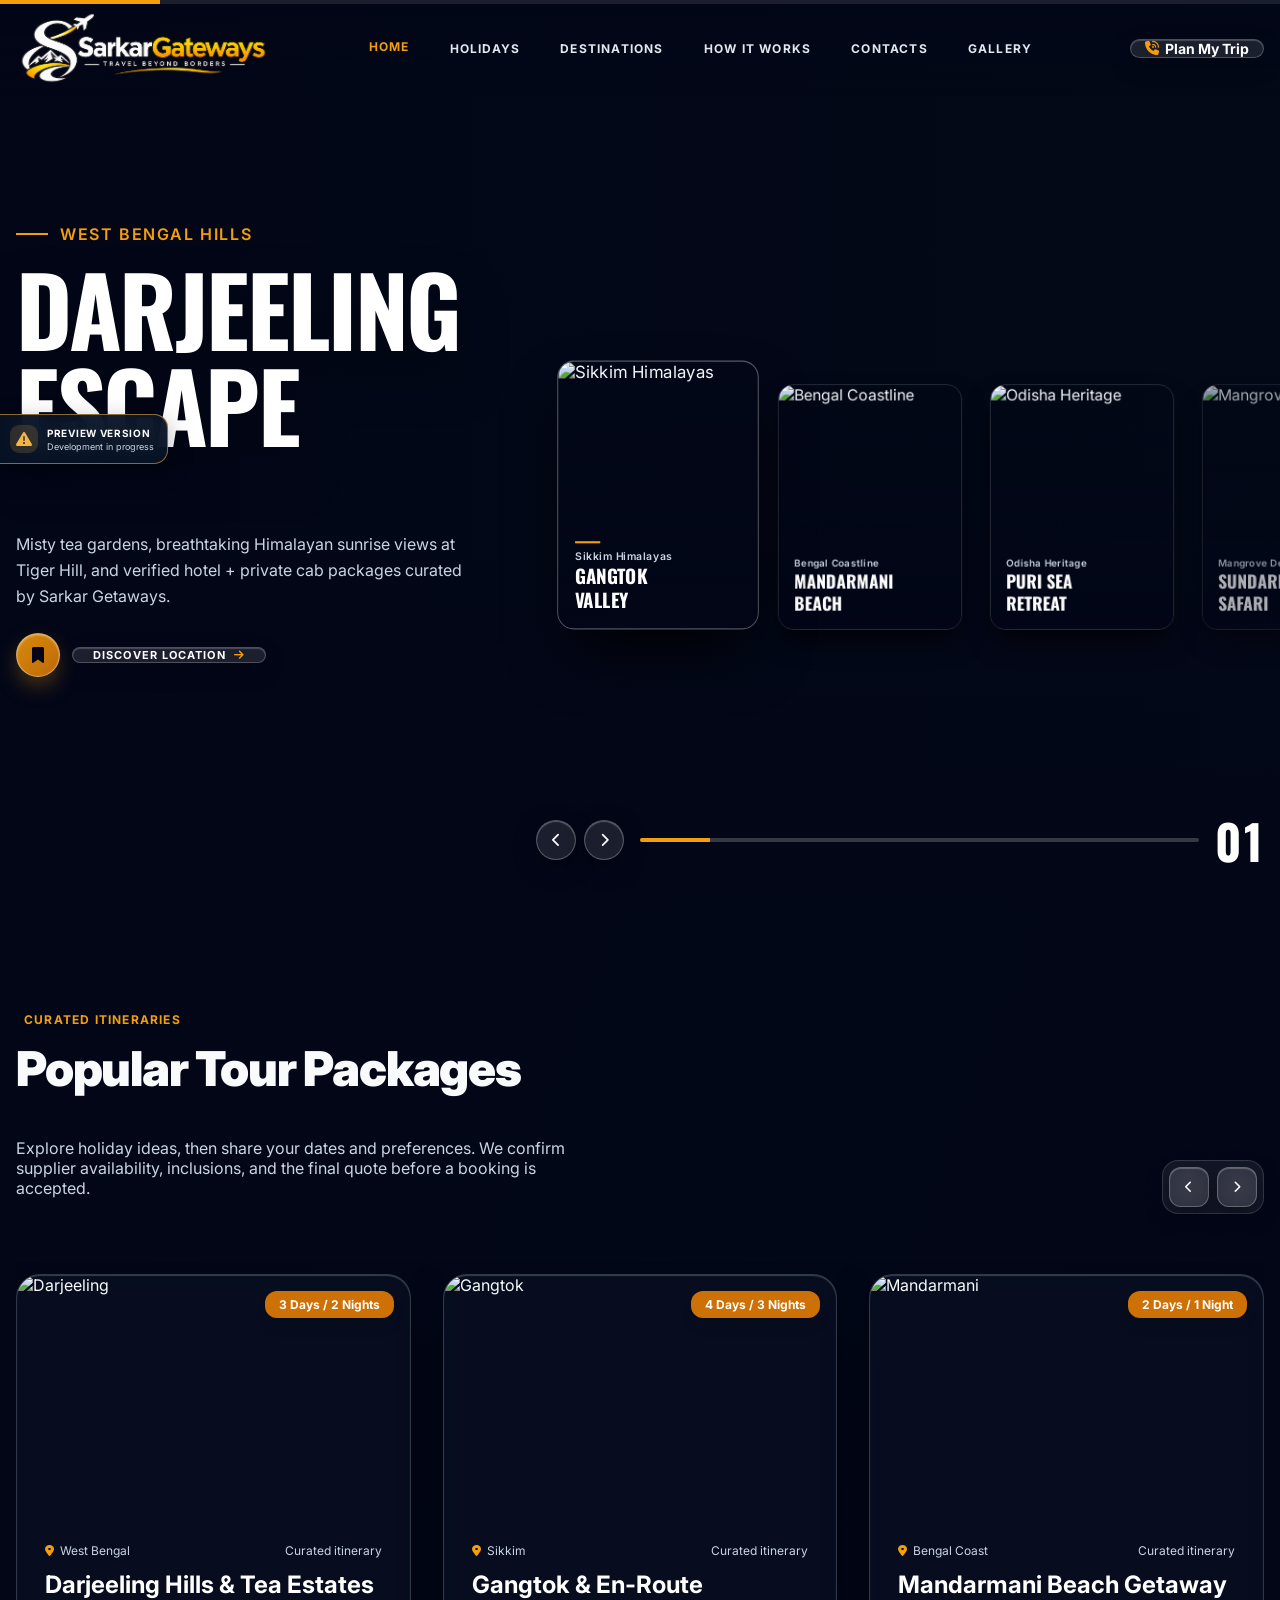
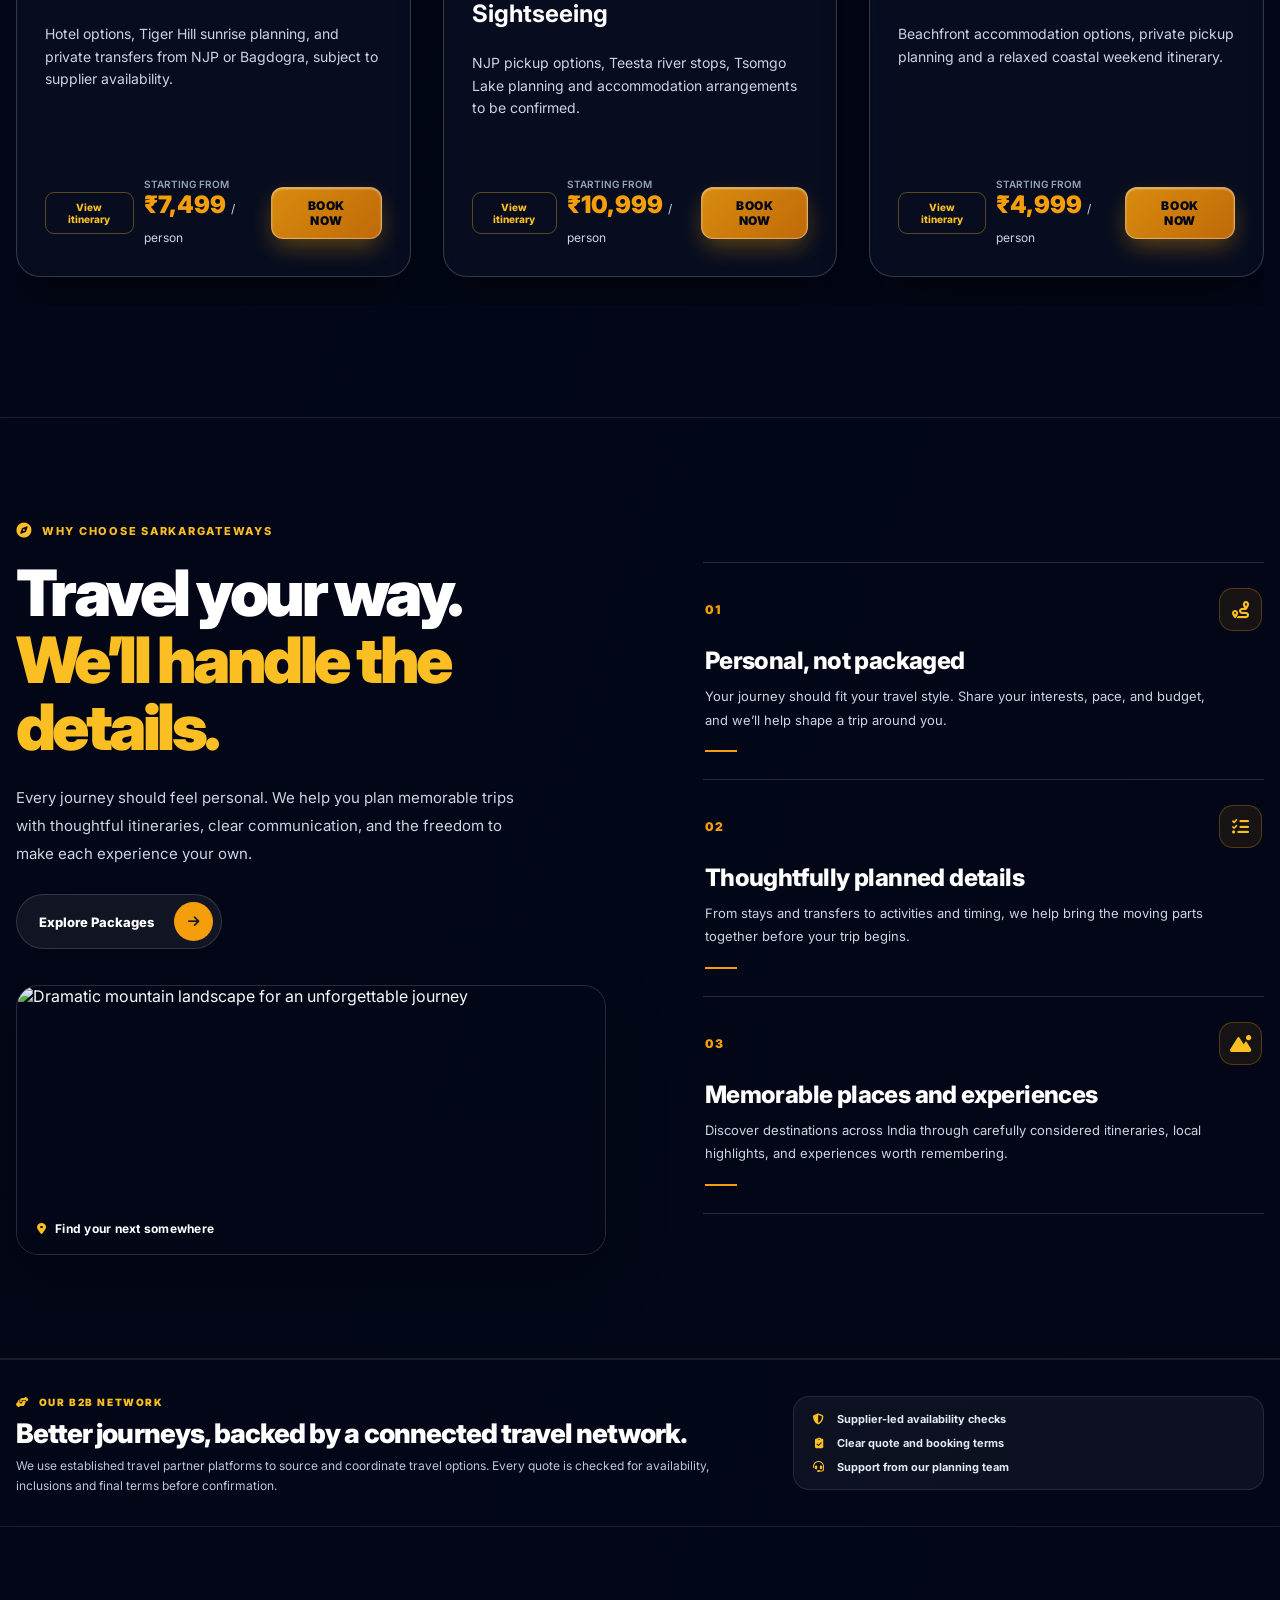
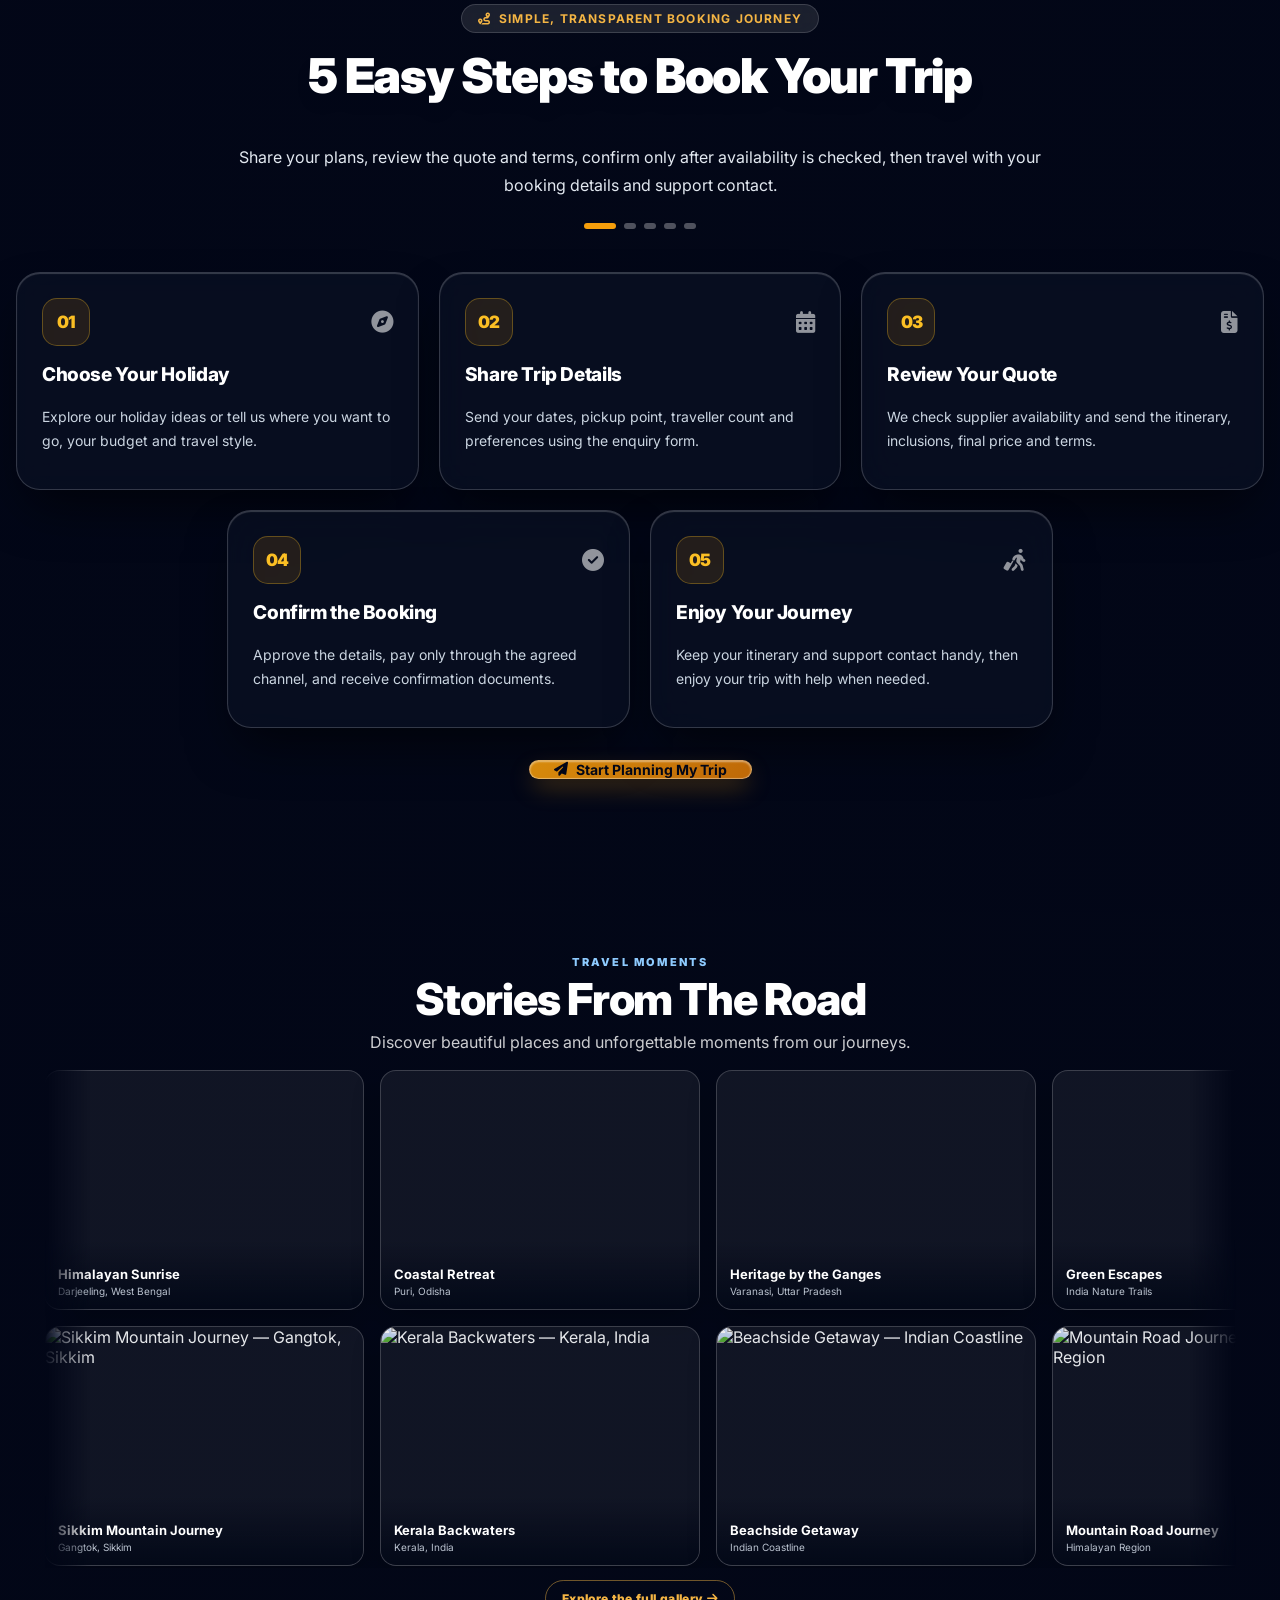
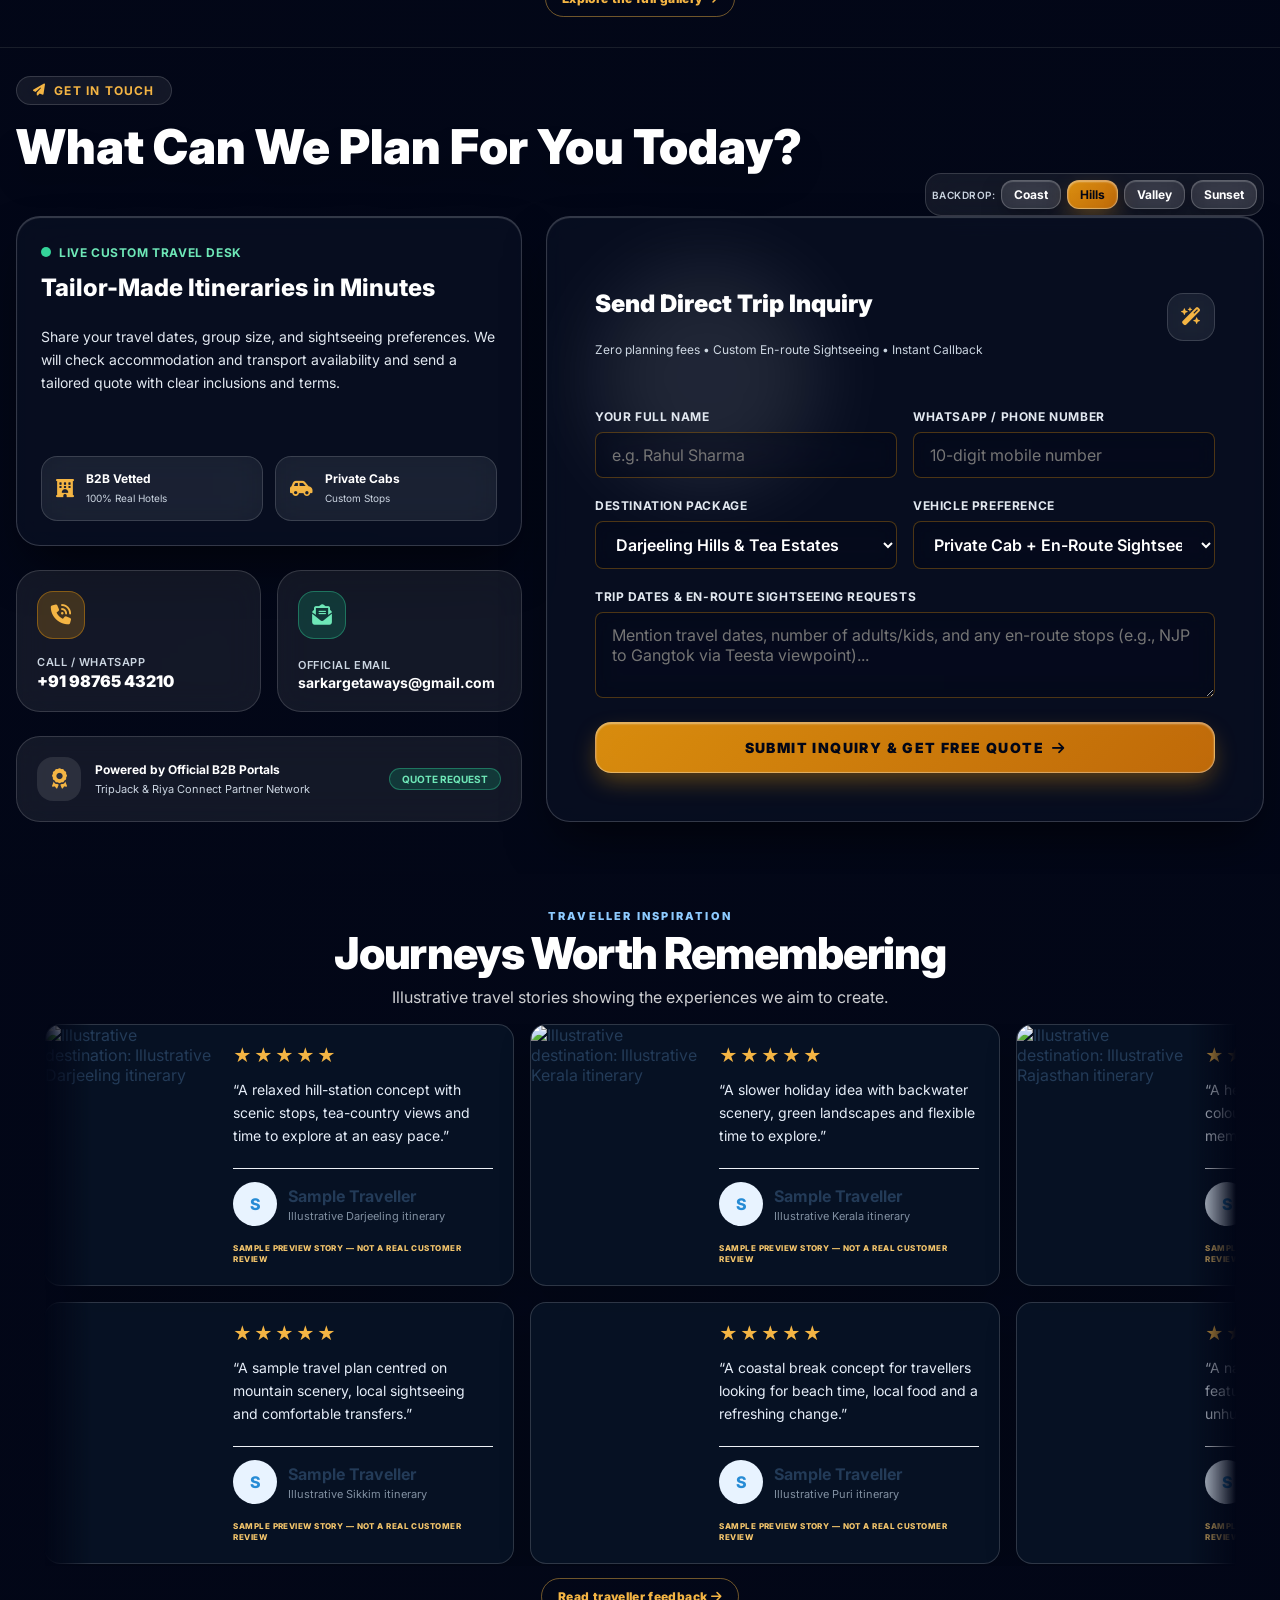
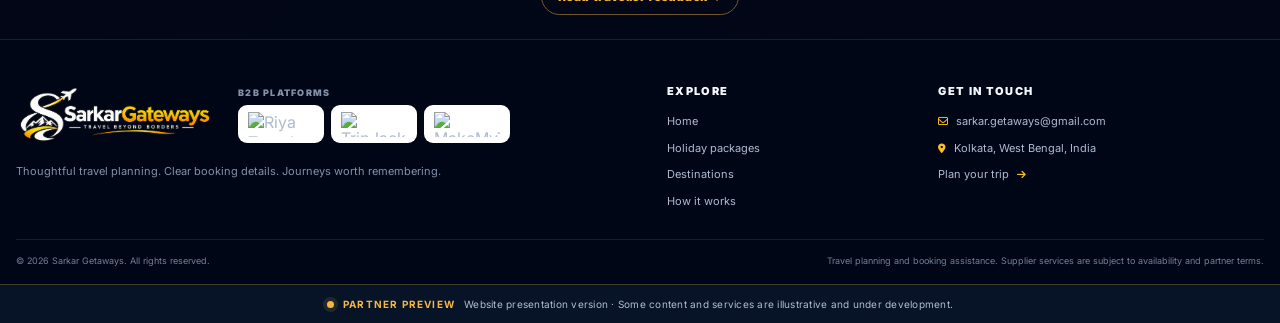
==== commit 78987a8d: "Add files via upload" ====
--- a/index.html
+++ b/index.html
@@ -4,15 +4,46 @@
 <head>
     <meta charset="UTF-8">
     <meta name="viewport" content="width=device-width, initial-scale=1.0">
-    <title>Sarkar Getaways | Custom Travel Agency</title>
+    <title>SarkarGateways | Travel Partner Preview</title>
     <link href="https://fonts.googleapis.com/css2?family=Inter:wght@300;400;500;600;700;800;900&family=Oswald:wght@600;700&display=swap" rel="stylesheet">
     <link rel="stylesheet" href="https://cdnjs.cloudflare.com/ajax/libs/font-awesome/6.4.0/css/all.min.css">
 
-    <link rel="stylesheet" href="style.css">
-    <link rel="stylesheet" href="admin.css">
+    <link rel="stylesheet" href="style.css?v=beta-v1-8-review-layout"><style>
+.sg-preview-ribbon{position:relative;z-index:60;display:flex;justify-content:center;align-items:center;gap:10px;padding:8px 14px;background:#f4b544;color:#10213b;font-size:11px;letter-spacing:.04em;text-align:center}
+.sg-preview-ribbon strong{font-weight:900;letter-spacing:.12em}
+.sg-preview-ribbon span{font-weight:600}
+@media(max-width:600px){.sg-preview-ribbon{font-size:9px;gap:6px;flex-wrap:wrap;padding:7px 10px}}
+</style>
+
+<style id="sg-preview-polish-v1-1">
+/* Seamless, continuously moving gallery and feedback rows */
+#sg-gallery .sg-marquee,#sg-feedback .sg-marquee{overflow:hidden!important;position:relative!important;mask-image:linear-gradient(90deg,transparent 0,#000 4%,#000 96%,transparent 100%)!important}
+#sg-gallery .sg-marquee-track,#sg-feedback .sg-marquee-track{display:flex!important;flex-wrap:nowrap!important;width:max-content!important;min-width:max-content!important;max-width:none!important;gap:16px!important;transform:translate3d(0,0,0);animation-duration:var(--sg-loop-duration,58s)!important;animation-timing-function:linear!important;animation-iteration-count:infinite!important;will-change:transform!important}
+#sg-gallery .sg-marquee-track[data-direction="left"],#sg-feedback .sg-marquee-track[data-direction="left"]{animation-name:sgPreviewLoopLeft!important}
+#sg-gallery .sg-marquee-track[data-direction="right"],#sg-feedback .sg-marquee-track[data-direction="right"]{animation-name:sgPreviewLoopRight!important}
+@keyframes sgPreviewLoopLeft{from{transform:translate3d(0,0,0)}to{transform:translate3d(-50%,0,0)}}
+@keyframes sgPreviewLoopRight{from{transform:translate3d(-50%,0,0)}to{transform:translate3d(0,0,0)}}
+#sg-gallery .sg-photo-tile,#sg-feedback .sg-review-tile{transition:transform .35s ease,border-color .35s ease,box-shadow .35s ease!important}
+#sg-gallery .sg-photo-tile:hover,#sg-feedback .sg-review-tile:hover{transform:translateY(-5px) scale(1.025)!important;border-color:rgba(244,181,68,.8)!important;box-shadow:0 16px 36px rgba(0,0,0,.38)!important}
+#sg-gallery .sg-photo-tile{position:relative!important}
+#sg-gallery .sg-photo-tile figcaption{position:absolute!important;inset:auto 0 0!important;padding:26px 13px 12px!important;background:linear-gradient(transparent,rgba(2,8,23,.92))!important;display:grid!important;gap:3px!important}
+#sg-gallery .sg-photo-tile figcaption b{font-size:13px!important;color:#fff!important}
+#sg-gallery .sg-photo-tile figcaption span{font-size:10px!important;color:#dbe4f0!important}
+.sg-demo-label{display:block!important;color:#f4c66c!important;font-size:8px!important;line-height:1.35!important;font-weight:800!important;letter-spacing:.055em!important;margin-top:5px!important}
+.sg-preview-float{position:fixed;left:0;top:46%;z-index:1000;display:flex;align-items:center;gap:9px;padding:10px 13px 10px 10px;border:1px solid rgba(244,181,68,.55);border-left:0;border-radius:0 14px 14px 0;background:rgba(7,19,38,.94);color:#f8fafc;box-shadow:0 8px 26px rgba(0,0,0,.3);backdrop-filter:blur(12px);cursor:default;transition:opacity .25s ease,transform .25s ease;max-width:190px}
+.sg-preview-float-icon{width:28px;height:28px;display:grid;place-items:center;border-radius:9px;background:rgba(244,181,68,.16);color:#f4b544;flex:0 0 28px}
+.sg-preview-float-text{display:grid;text-align:left;gap:2px;white-space:nowrap}.sg-preview-float-text b{font-size:10px;letter-spacing:.07em;text-transform:uppercase}.sg-preview-float-text small{font-size:9px;color:#cbd5e1}
+.sg-preview-float:hover{transform:translateX(3px);background:rgba(12,32,59,.98)}.sg-preview-float.is-hidden{opacity:0;pointer-events:none;transform:translateX(-110%)}
+.sg-preview-footer-note{display:flex;align-items:center;justify-content:center;gap:9px;flex-wrap:wrap;padding:13px 18px;background:#071326;border-top:1px solid rgba(244,181,68,.25);color:#aebed2;text-align:center;font-size:10px;letter-spacing:.025em}
+.sg-preview-footer-note strong{color:#f4b544;font-size:10px;letter-spacing:.12em}.sg-preview-status-dot{width:7px;height:7px;border-radius:50%;background:#f4b544;box-shadow:0 0 0 4px rgba(244,181,68,.12)}
+@media(max-width:640px){.sg-preview-float{top:42%;padding:8px 9px 8px 8px;gap:7px}.sg-preview-float-icon{width:25px;height:25px;flex-basis:25px}.sg-preview-float-text b{font-size:9px}.sg-preview-float-text small{font-size:8px}.sg-preview-footer-note{font-size:9px;padding:12px 14px}}
+@media(prefers-reduced-motion:reduce){#sg-gallery .sg-marquee-track,#sg-feedback .sg-marquee-track{animation:none!important}.sg-preview-float{transition:none}}
+</style>
 
 </head>
 <body class="bg-slate-950 text-slate-100 font-sans antialiased selection:bg-brand-gold selection:text-slate-950">
+
+    
 
     <div id="toast" class="fixed bottom-6 right-6 z-50 transform translate-y-32 opacity-0 transition-all duration-300 bg-brand-emerald border border-emerald-400 text-white px-6 py-4 rounded-2xl shadow-2xl flex items-center space-x-3">
         <i class="fa-solid fa-circle-check text-brand-gold text-xl"></i>
@@ -31,6 +62,7 @@
                 <a href="#destinations" class="hover:text-brand-gold transition-colors">Destinations</a>
                 <a href="#steps" class="hover:text-brand-gold transition-colors">How It Works</a>
                 <a href="#contact" class="hover:text-brand-gold transition-colors">Contacts</a>
+                <a href="gallery.html" class="hover:text-brand-gold transition-colors">Gallery</a>
             </nav>
 
             <div class="flex items-center space-x-2 sm:space-x-4">
@@ -82,6 +114,13 @@
                     </span>
                     <i class="fa-solid fa-chevron-right text-[10px] text-white/30"></i>
                 </a>
+                <a href="gallery.html" onclick="closeMobileMenu()" class="mobile-nav-link">
+                    <span class="flex items-center space-x-3">
+                        <i class="fa-regular fa-images text-brand-gold text-xs"></i>
+                        <span>Gallery</span>
+                    </span>
+                    <i class="fa-solid fa-chevron-right text-[10px] text-white/30"></i>
+                </a>
 
                 <div class="pt-2">
                     <a href="#contact" onclick="closeMobileMenu()" class="glass-btn-gold w-full py-3 rounded-xl text-xs font-black uppercase tracking-wider flex items-center justify-center space-x-2">
@@ -92,6 +131,16 @@
             </nav>
         </div>
     </header>
+
+    <!-- Compact icon navigation appears once the main page starts scrolling. -->
+    <nav id="scroll-icon-nav" class="scroll-icon-nav" aria-label="Quick page navigation" aria-hidden="true">
+        <a href="#home" data-section="home" aria-label="Home" title="Home"><i class="fa-solid fa-house"></i><span class="scroll-nav-tooltip">Home</span></a>
+        <a href="#packages" data-section="packages" aria-label="Holidays" title="Holidays"><i class="fa-solid fa-suitcase-rolling"></i><span class="scroll-nav-tooltip">Holidays</span></a>
+        <a href="#destinations" data-section="destinations" aria-label="Destinations" title="Destinations"><i class="fa-solid fa-map-location-dot"></i><span class="scroll-nav-tooltip">Destinations</span></a>
+        <a href="#steps" data-section="steps" aria-label="How It Works" title="How It Works"><i class="fa-solid fa-list-check"></i><span class="scroll-nav-tooltip">How It Works</span></a>
+        <a href="#contact" data-section="contact" aria-label="Contacts" title="Contacts"><i class="fa-solid fa-phone"></i><span class="scroll-nav-tooltip">Contacts</span></a>
+        <a href="gallery.html" aria-label="Gallery" title="Gallery"><i class="fa-regular fa-images"></i><span class="scroll-nav-tooltip">Gallery</span></a>
+    </nav>
 
     <section id="home" class="hero-cinematic">
         <div class="absolute top-0 left-0 right-0 h-1 bg-white/10 z-50">
@@ -126,7 +175,7 @@
                     </h1>
 
                     <p id="hero-desc" class="text-slate-300 text-xs sm:text-base max-w-md leading-relaxed font-normal">
-                        Misty tea gardens, breathtaking Himalayan sunrise views at Tiger Hill, and verified hotel + private cab packages curated by Sarkar Getaways.
+                        Misty tea gardens, Himalayan sunrise views at Tiger Hill, and tailored hotel and private-transfer options subject to availability.
                     </p>
 
                     <div class="pt-2 sm:pt-3 flex items-center space-x-3 sm:space-x-4">
@@ -181,14 +230,14 @@
         <div class="absolute inset-0 bg-gradient-to-b from-slate-950/90 via-slate-950/65 to-slate-950/95 pointer-events-none"></div>
 
         <div class="relative z-10 max-w-7xl mx-auto px-4 sm:px-6 space-y-8 sm:space-y-12">
-            <div class="flex flex-col md:flex-row md:items-end justify-between gap-6">
+            <div id="destinations" class="flex flex-col md:flex-row md:items-end justify-between gap-6 scroll-mt-24">
                 <div class="space-y-3">
                     <span class="text-brand-gold font-bold uppercase tracking-widest text-xs flex items-center gap-2">
                         <i class="fa-solid fa-sparkles"></i> Curated Itineraries
                     </span>
                     <h2 class="text-3xl sm:text-5xl font-black tracking-tight">Popular Tour Packages</h2>
                     <p class="text-slate-300 text-sm sm:text-base max-w-xl">
-                        Browse our expanded collection of handcrafted getaways with B2B verified hotels, exclusive private cabs with en-route sightseeing, and zero hidden costs.
+                        Explore holiday ideas, then share your dates and preferences. We confirm supplier availability, inclusions, and the final quote before a booking is accepted.
                     </p>
                 </div>
                 <div class="flex items-center space-x-4">
@@ -213,10 +262,10 @@
                         <div class="p-7 space-y-3">
                             <div class="flex items-center justify-between text-xs text-slate-300">
                                 <span><i class="fa-solid fa-location-dot text-brand-gold mr-1.5"></i>West Bengal</span>
-                                <span><i class="fa-solid fa-star text-brand-gold mr-1"></i>4.9 (Verified)</span>
+                                <span><i class="fa-solid fa-sparkles text-brand-gold mr-1"></i>Curated itinerary</span>
                             </div>
                             <h3 class="text-2xl font-bold text-white">Darjeeling Hills & Tea Estates</h3>
-                            <p class="text-slate-300 text-sm leading-relaxed">B2B verified hotel stay, Tiger Hill sunrise excursion, and exclusive private cab from NJP/Bagdogra.</p>
+                            <p class="text-slate-300 text-sm leading-relaxed">Hotel options, Tiger Hill sunrise planning, and private transfers from NJP or Bagdogra, subject to supplier availability.</p>
                         </div>
                     </div>
                     <div class="p-7 pt-4 border-t border-white/10 flex items-center justify-between">
@@ -239,10 +288,10 @@
                         <div class="p-7 space-y-3">
                             <div class="flex items-center justify-between text-xs text-slate-300">
                                 <span><i class="fa-solid fa-location-dot text-brand-gold mr-1.5"></i>Sikkim</span>
-                                <span><i class="fa-solid fa-star text-brand-gold mr-1"></i>5.0 (Verified)</span>
+                                <span><i class="fa-solid fa-sparkles text-brand-gold mr-1"></i>Curated itinerary</span>
                             </div>
                             <h3 class="text-2xl font-bold text-white">Gangtok & En-Route Sightseeing</h3>
-                            <p class="text-slate-300 text-sm leading-relaxed">NJP pickup with custom en-route Teesta river stops, Tsomgo Lake tour, and official hotel vouchers.</p>
+                            <p class="text-slate-300 text-sm leading-relaxed">NJP pickup options, Teesta river stops, Tsomgo Lake planning and accommodation arrangements to be confirmed.</p>
                         </div>
                     </div>
                     <div class="p-7 pt-4 border-t border-white/10 flex items-center justify-between">
@@ -265,10 +314,10 @@
                         <div class="p-7 space-y-3">
                             <div class="flex items-center justify-between text-xs text-slate-300">
                                 <span><i class="fa-solid fa-location-dot text-brand-gold mr-1.5"></i>Bengal Coast</span>
-                                <span><i class="fa-solid fa-star text-brand-gold mr-1"></i>4.8 (Verified)</span>
+                                <span><i class="fa-solid fa-sparkles text-brand-gold mr-1"></i>Curated itinerary</span>
                             </div>
                             <h3 class="text-2xl font-bold text-white">Mandarmani Beach Getaway</h3>
-                            <p class="text-slate-300 text-sm leading-relaxed">Verified beachfront resort stay, private cab pickup, and relaxing coastal weekend itinerary.</p>
+                            <p class="text-slate-300 text-sm leading-relaxed">Beachfront accommodation options, private pickup planning and a relaxed coastal weekend itinerary.</p>
                         </div>
                     </div>
                     <div class="p-7 pt-4 border-t border-white/10 flex items-center justify-between">
@@ -291,7 +340,7 @@
                         <div class="p-7 space-y-3">
                             <div class="flex items-center justify-between text-xs text-slate-300">
                                 <span><i class="fa-solid fa-location-dot text-brand-gold mr-1.5"></i>Odisha Coast</span>
-                                <span><i class="fa-solid fa-star text-brand-gold mr-1"></i>4.9 (Verified)</span>
+                                <span><i class="fa-solid fa-sparkles text-brand-gold mr-1"></i>Curated itinerary</span>
                             </div>
                             <h3 class="text-2xl font-bold text-white">Puri Sea Retreat & Temple Darshan</h3>
                             <p class="text-slate-300 text-sm leading-relaxed">Jagannath temple assistance, golden beach hotel stay, and Konark Sun Temple sightseeing tour.</p>
@@ -317,7 +366,7 @@
                         <div class="p-7 space-y-3">
                             <div class="flex items-center justify-between text-xs text-slate-300">
                                 <span><i class="fa-solid fa-location-dot text-brand-gold mr-1.5"></i>Delta Safari</span>
-                                <span><i class="fa-solid fa-star text-brand-gold mr-1"></i>4.9 (Verified)</span>
+                                <span><i class="fa-solid fa-sparkles text-brand-gold mr-1"></i>Curated itinerary</span>
                             </div>
                             <h3 class="text-2xl font-bold text-white">Sundarbans Mangrove Safari</h3>
                             <p class="text-slate-300 text-sm leading-relaxed">Guided boat cruise through UNESCO mangrove rivers, watchtower wildlife spotting, and eco-resort meals.</p>
@@ -343,7 +392,7 @@
                         <div class="p-7 space-y-3">
                             <div class="flex items-center justify-between text-xs text-slate-300">
                                 <span><i class="fa-solid fa-location-dot text-brand-gold mr-1.5"></i>North East</span>
-                                <span><i class="fa-solid fa-star text-brand-gold mr-1"></i>5.0 (Verified)</span>
+                                <span><i class="fa-solid fa-sparkles text-brand-gold mr-1"></i>Curated itinerary</span>
                             </div>
                             <h3 class="text-2xl font-bold text-white">Shillong & Cherrapunji Waterfalls</h3>
                             <p class="text-slate-300 text-sm leading-relaxed">Living root bridges, crystal clear Umngot river boating at Dawki, and comfortable SUV transfers.</p>
@@ -363,57 +412,134 @@
         </div>
     </section>
 
-    <section id="steps" class="relative py-16 sm:py-28 bg-slate-950 text-white border-t border-white/10 overflow-hidden">
+    <!-- WHY CHOOSE US — original SarkarGateways navy / gold theme -->
+    <section id="why-choose-us" class="why-choose-section relative overflow-hidden">
+        <div class="why-choose-glow why-choose-glow-one" aria-hidden="true"></div>
+        <div class="why-choose-glow why-choose-glow-two" aria-hidden="true"></div>
+        <div class="relative z-10 max-w-7xl mx-auto px-4 sm:px-6">
+            <div class="why-choose-layout">
+                <div class="why-choose-intro">
+                    <span class="why-choose-eyebrow"><i class="fa-solid fa-compass"></i> WHY CHOOSE SARKARGATEWAYS</span>
+                    <h2>Travel your way.<br><span>We’ll handle the details.</span></h2>
+                    <p>Every journey should feel personal. We help you plan memorable trips with thoughtful itineraries, clear communication, and the freedom to make each experience your own.</p>
+                    <a href="#packages" class="why-choose-cta">Explore Packages <span><i class="fa-solid fa-arrow-right"></i></span></a>
+                    <div class="why-choose-photo-wrap">
+                        <img src="https://images.unsplash.com/photo-1464822759023-fed622ff2c3b?auto=format&fit=crop&w=1000&q=85" alt="Dramatic mountain landscape for an unforgettable journey" loading="lazy">
+                        <div class="why-choose-photo-caption"><i class="fa-solid fa-location-dot"></i><span>Find your next somewhere</span></div>
+                    </div>
+                </div>
+                <div class="why-choose-benefits" aria-label="Why travel with SarkarGateways">
+                    <article class="why-benefit-card">
+                        <div class="why-benefit-top"><span class="why-benefit-number">01</span><span class="why-benefit-icon"><i class="fa-solid fa-route"></i></span></div>
+                        <h3>Personal, not packaged</h3>
+                        <p>Your journey should fit your travel style. Share your interests, pace, and budget, and we’ll help shape a trip around you.</p>
+                        <span class="why-benefit-line"></span>
+                    </article>
+                    <article class="why-benefit-card">
+                        <div class="why-benefit-top"><span class="why-benefit-number">02</span><span class="why-benefit-icon"><i class="fa-solid fa-list-check"></i></span></div>
+                        <h3>Thoughtfully planned details</h3>
+                        <p>From stays and transfers to activities and timing, we help bring the moving parts together before your trip begins.</p>
+                        <span class="why-benefit-line"></span>
+                    </article>
+                    <article class="why-benefit-card">
+                        <div class="why-benefit-top"><span class="why-benefit-number">03</span><span class="why-benefit-icon"><i class="fa-solid fa-mountain-sun"></i></span></div>
+                        <h3>Memorable places and experiences</h3>
+                        <p>Discover destinations across India through carefully considered itineraries, local highlights, and experiences worth remembering.</p>
+                        <span class="why-benefit-line"></span>
+                    </article>
+                </div>
+            </div>
+        </div>
+    </section>
+
+    <!-- B2B NETWORK — compact trust and supplier-platform context -->
+    <section id="b2b-network" class="sg-b2b-trust" aria-labelledby="sg-b2b-title">
+        <div class="max-w-7xl mx-auto px-4 sm:px-6">
+            <div class="sg-b2b-trust-inner">
+                <div class="sg-b2b-trust-copy">
+                    <span class="sg-b2b-eyebrow"><i class="fa-solid fa-handshake-angle"></i> OUR B2B NETWORK</span>
+                    <h2 id="sg-b2b-title">Better journeys, backed by a connected travel network.</h2>
+                    <p>We use established travel partner platforms to source and coordinate travel options. Every quote is checked for availability, inclusions and final terms before confirmation.</p>
+                </div>
+                <div class="sg-b2b-trust-points">
+                    <span><i class="fa-solid fa-shield-halved"></i> Supplier-led availability checks</span>
+                    <span><i class="fa-solid fa-clipboard-check"></i> Clear quote and booking terms</span>
+                    <span><i class="fa-solid fa-headset"></i> Support from our planning team</span>
+                </div>
+            </div>
+        </div>
+    </section>
+
+    <section id="steps" class="sg-booking-steps-section relative py-16 sm:py-24 bg-slate-950 text-white border-t border-white/10 overflow-hidden">
         <div id="steps-bg-container" class="absolute inset-0 pointer-events-none">
             <div class="steps-bg-slide active" style="background-image: url('https://images.unsplash.com/photo-1506744038136-46273834b3fb?auto=format&fit=crop&w=1920&q=85');"></div>
             <div class="steps-bg-slide" style="background-image: url('https://images.unsplash.com/photo-1469854523086-cc02fe5d8800?auto=format&fit=crop&w=1920&q=85');"></div>
             <div class="steps-bg-slide" style="background-image: url('https://images.unsplash.com/photo-1501785888041-af3ef285b470?auto=format&fit=crop&w=1920&q=85');"></div>
+            <div class="steps-bg-slide" style="background-image: url('https://images.unsplash.com/photo-1519046904884-53103b34b206?auto=format&fit=crop&w=1920&q=85');"></div>
+            <div class="steps-bg-slide" style="background-image: url('https://images.unsplash.com/photo-1530789253388-582c481c54b0?auto=format&fit=crop&w=1920&q=85');"></div>
         </div>
         <div class="absolute inset-0 bg-gradient-to-b from-slate-950/90 via-slate-950/70 to-slate-950/90 pointer-events-none"></div>
 
         <div class="relative z-10 max-w-7xl mx-auto px-4 sm:px-6">
-            <div class="text-center max-w-2xl mx-auto space-y-4 mb-10 sm:mb-16">
+            <div class="text-center max-w-3xl mx-auto space-y-4 mb-10 sm:mb-14">
                 <span class="inline-flex items-center gap-2 px-4 py-1.5 rounded-full bg-white/10 border border-white/15 backdrop-blur-md text-brand-gold font-bold uppercase tracking-widest text-xs">
-                    <i class="fa-solid fa-shield-halved"></i> 100% Anti-Scam Verified Bookings
+                    <i class="fa-solid fa-route"></i> Simple, transparent booking journey
                 </span>
-                <h2 class="text-3xl sm:text-5xl font-black tracking-tight drop-shadow-lg">3 Easy Steps For Booking</h2>
-                <p class="text-slate-200 text-sm sm:text-base">Every hotel and cab is booked through official B2B portals (TripJack & Riya Connect) with guaranteed corporate vouchers.</p>
-                <div class="flex items-center justify-center space-x-2 pt-2">
-                    <button onclick="setStepsBg(0)" class="steps-dot w-8 h-1.5 rounded-full bg-brand-gold transition-all"></button>
-                    <button onclick="setStepsBg(1)" class="steps-dot w-3 h-1.5 rounded-full bg-white/30 hover:bg-white/60 transition-all"></button>
-                    <button onclick="setStepsBg(2)" class="steps-dot w-3 h-1.5 rounded-full bg-white/30 hover:bg-white/60 transition-all"></button>
-                </div>
-            </div>
-
-            <div class="grid grid-cols-1 md:grid-cols-3 gap-6 sm:gap-8">
-                <div onmouseenter="setStepsBg(0)" class="glass-tile p-6 sm:p-8 rounded-3xl space-y-5 hover:border-brand-gold/60 hover:-translate-y-2 transition-all duration-300 group">
-                    <div class="flex items-center justify-between">
-                        <div class="w-14 h-14 rounded-2xl bg-brand-emerald/90 border border-emerald-400/30 text-brand-gold flex items-center justify-center text-2xl font-black shadow-lg">01</div>
-                        <i class="fa-solid fa-map-location-dot text-2xl text-white/30 group-hover:text-brand-gold transition-colors"></i>
-                    </div>
-                    <h3 class="text-2xl font-bold text-white">Customize Your Plan</h3>
-                    <p class="text-slate-300 text-sm leading-relaxed">Tell us your travel dates, budget, and any en-route sightseeing stops (like Teesta viewpoints or Sevoke) you want along the way.</p>
-                </div>
-
-                <div onmouseenter="setStepsBg(1)" class="glass-tile p-6 sm:p-8 rounded-3xl space-y-5 hover:border-brand-gold/60 hover:-translate-y-2 transition-all duration-300 group">
-                    <div class="flex items-center justify-between">
-                        <div class="w-14 h-14 rounded-2xl bg-brand-ochre/90 border border-amber-300/30 text-white flex items-center justify-center text-2xl font-black shadow-lg">02</div>
-                        <i class="fa-solid fa-file-shield text-2xl text-white/30 group-hover:text-brand-gold transition-colors"></i>
-                    </div>
-                    <h3 class="text-2xl font-bold text-white">Get Official B2B Vouchers</h3>
-                    <p class="text-slate-300 text-sm leading-relaxed">Pay a secure advance to lock in your verified hotel room and exclusive private vehicle with pre-verified driver details.</p>
-                </div>
-
-                <div onmouseenter="setStepsBg(2)" class="glass-tile p-6 sm:p-8 rounded-3xl space-y-5 hover:border-brand-gold/60 hover:-translate-y-2 transition-all duration-300 group">
-                    <div class="flex items-center justify-between">
-                        <div class="w-14 h-14 rounded-2xl bg-teal-600/90 border border-teal-300/30 text-white flex items-center justify-center text-2xl font-black shadow-lg">03</div>
-                        <i class="fa-solid fa-headset text-2xl text-white/30 group-hover:text-brand-gold transition-colors"></i>
-                    </div>
-                    <h3 class="text-2xl font-bold text-white">Travel With 24/7 Support</h3>
-                    <p class="text-slate-300 text-sm leading-relaxed">Enjoy your holiday with pre-checked hotel check-ins and personal WhatsApp support throughout the entire journey.</p>
-                </div>
-            </div>
-        </div>
+                <h2 class="text-3xl sm:text-5xl font-black tracking-tight drop-shadow-lg">5 Easy Steps to Book Your Trip</h2>
+                <p class="text-slate-200 text-sm sm:text-base">Share your plans, review the quote and terms, confirm only after availability is checked, then travel with your booking details and support contact.</p>
+                <div class="flex items-center justify-center space-x-2 pt-2" role="group" aria-label="Booking step background preview">
+                    <button onclick="setStepsBg(0)" aria-label="Step 1 background" class="steps-dot w-8 h-1.5 rounded-full bg-brand-gold transition-all"></button>
+                    <button onclick="setStepsBg(1)" aria-label="Step 2 background" class="steps-dot w-3 h-1.5 rounded-full bg-white/30 hover:bg-white/60 transition-all"></button>
+                    <button onclick="setStepsBg(2)" aria-label="Step 3 background" class="steps-dot w-3 h-1.5 rounded-full bg-white/30 hover:bg-white/60 transition-all"></button>
+                    <button onclick="setStepsBg(3)" aria-label="Step 4 background" class="steps-dot w-3 h-1.5 rounded-full bg-white/30 hover:bg-white/60 transition-all"></button>
+                    <button onclick="setStepsBg(4)" aria-label="Step 5 background" class="steps-dot w-3 h-1.5 rounded-full bg-white/30 hover:bg-white/60 transition-all"></button>
+                </div>
+            </div>
+
+            <div class="booking-steps-grid">
+                <article onmouseenter="setStepsBg(0)" class="glass-tile booking-step-card rounded-3xl group">
+                    <div class="booking-step-top"><span class="booking-step-number">01</span><i class="fa-solid fa-compass"></i></div>
+                    <h3>Choose Your Holiday</h3>
+                    <p>Explore our holiday ideas or tell us where you want to go, your budget and travel style.</p>
+                </article>
+                <article onmouseenter="setStepsBg(1)" class="glass-tile booking-step-card rounded-3xl group">
+                    <div class="booking-step-top"><span class="booking-step-number">02</span><i class="fa-solid fa-calendar-days"></i></div>
+                    <h3>Share Trip Details</h3>
+                    <p>Send your dates, pickup point, traveller count and preferences using the enquiry form.</p>
+                </article>
+                <article onmouseenter="setStepsBg(2)" class="glass-tile booking-step-card rounded-3xl group">
+                    <div class="booking-step-top"><span class="booking-step-number">03</span><i class="fa-solid fa-file-invoice-dollar"></i></div>
+                    <h3>Review Your Quote</h3>
+                    <p>We check supplier availability and send the itinerary, inclusions, final price and terms.</p>
+                </article>
+                <article onmouseenter="setStepsBg(3)" class="glass-tile booking-step-card rounded-3xl group">
+                    <div class="booking-step-top"><span class="booking-step-number">04</span><i class="fa-solid fa-circle-check"></i></div>
+                    <h3>Confirm the Booking</h3>
+                    <p>Approve the details, pay only through the agreed channel, and receive confirmation documents.</p>
+                </article>
+                <article onmouseenter="setStepsBg(4)" class="glass-tile booking-step-card rounded-3xl group">
+                    <div class="booking-step-top"><span class="booking-step-number">05</span><i class="fa-solid fa-person-walking-luggage"></i></div>
+                    <h3>Enjoy Your Journey</h3>
+                    <p>Keep your itinerary and support contact handy, then enjoy your trip with help when needed.</p>
+                </article>
+            </div>
+            <div class="text-center mt-9 sm:mt-11"><button onclick="scrollToBooking()" class="glass-btn-gold inline-flex items-center gap-2 px-6 py-3 rounded-full font-bold text-sm"><i class="fa-solid fa-paper-plane"></i> Start Planning My Trip</button></div>
+        </div>
+    </section>
+
+
+
+    <section id="sg-gallery" class="sg-gallery-photo-section">
+      <div class="sg-photo-bg"></div>
+      <div class="sg-photo-overlay"></div>
+      <div class="sg-photo-content">
+        <div class="sg-section-heading"><span>TRAVEL MOMENTS</span><h2>Stories From The Road</h2><p>Discover beautiful places and unforgettable moments from our journeys.</p></div>
+        <div class="sg-marquee sg-gallery-marquee">
+          <div class="sg-marquee-track sg-gallery-row" data-direction="right" id="sg-public-gallery-row1"><div class="sg-gallery-placeholder">Our travel gallery is being curated.</div></div>
+          <div class="sg-marquee-track sg-gallery-row" data-direction="left" id="sg-public-gallery-row2"><div class="sg-gallery-placeholder">New travel moments are coming soon.</div></div>
+        </div>
+        <a class="sg-gallery-more" href="gallery.html">Explore the full gallery <i class="fa-solid fa-arrow-right"></i></a>
+      </div>
     </section>
 
     <section id="contact" class="relative py-16 sm:py-28 bg-slate-950 text-white border-t border-white/10 overflow-hidden">
@@ -454,7 +580,7 @@
                             </div>
                             <h3 class="text-2xl font-extrabold text-white">Tailor-Made Itineraries in Minutes</h3>
                             <p class="text-slate-200 text-sm leading-relaxed">
-                                Share your travel dates, group size, and preferred sightseeing stops. We craft personalized quotes with verified hotel vouchers and dedicated private cabs.
+                                Share your travel dates, group size, and sightseeing preferences. We will check accommodation and transport availability and send a tailored quote with clear inclusions and terms.
                             </p>
                         </div>
                         <div class="grid grid-cols-2 gap-3 pt-4 border-t border-white/15">
@@ -476,23 +602,23 @@
                     </div>
 
                     <div class="grid grid-cols-1 sm:grid-cols-2 gap-4">
-                        <a href="tel:+919876543210" class="glass-subtile rounded-3xl p-5 sm:p-6 flex flex-col justify-between space-y-4 group">
+                        <a id="public-contact-phone-link" href="tel:+919876543210" class="glass-subtile rounded-3xl p-5 sm:p-6 flex flex-col justify-between space-y-4 group">
                             <div class="w-12 h-12 rounded-2xl bg-brand-gold/20 border border-brand-gold/40 flex items-center justify-center text-brand-gold group-hover:scale-110 transition-transform">
                                 <i class="fa-solid fa-phone-volume text-xl"></i>
                             </div>
                             <div>
                                 <span class="text-[11px] text-slate-300 uppercase tracking-wider block font-semibold">Call / WhatsApp</span>
-                                <span class="font-black text-base text-white mt-0.5 block">+91 98765 43210</span>
+                                <span id="public-contact-phone" class="font-black text-base text-white mt-0.5 block">+91 98765 43210</span>
                             </div>
                         </a>
 
-                        <a href="mailto:sarkargetaways@gmail.com" class="glass-subtile rounded-3xl p-5 sm:p-6 flex flex-col justify-between space-y-4 group">
+                        <a id="public-contact-email-link" href="mailto:sarkargetaways@gmail.com" class="glass-subtile rounded-3xl p-5 sm:p-6 flex flex-col justify-between space-y-4 group">
                             <div class="w-12 h-12 rounded-2xl bg-emerald-500/20 border border-emerald-400/40 flex items-center justify-center text-emerald-300 group-hover:scale-110 transition-transform">
                                 <i class="fa-solid fa-envelope-open-text text-xl"></i>
                             </div>
                             <div>
                                 <span class="text-[11px] text-slate-300 uppercase tracking-wider block font-semibold">Official Email</span>
-                                <span class="font-bold text-xs sm:text-sm text-white mt-0.5 block truncate">sarkargetaways@gmail.com</span>
+                                <span id="public-contact-email" class="font-bold text-xs sm:text-sm text-white mt-0.5 block truncate">sarkargetaways@gmail.com</span>
                             </div>
                         </a>
                     </div>
@@ -507,7 +633,7 @@
                                 <span class="text-[11px] text-slate-300">TripJack & Riya Connect Partner Network</span>
                             </div>
                         </div>
-                        <span class="px-3 py-1 rounded-full bg-emerald-500/20 border border-emerald-400/40 text-emerald-300 text-[10px] font-bold uppercase">Verified</span>
+                        <span class="px-3 py-1 rounded-full bg-emerald-500/20 border border-emerald-400/40 text-emerald-300 text-[10px] font-bold uppercase">Quote request</span>
                     </div>
                 </div>
 
@@ -573,962 +699,69 @@
         </div>
     </section>
 
-    <footer class="bg-slate-950 text-slate-400 py-10 sm:py-12 border-t border-slate-900">
-        <div class="max-w-7xl mx-auto px-4 sm:px-6 flex flex-col sm:flex-row items-center justify-between space-y-4 sm:space-y-0 text-center sm:text-left text-xs sm:text-sm">
-            <div class="flex items-center justify-center">
-                 <img src="sarkargatewayslogo.png" alt="Sarkar Getaways" class="site-logo-footer cursor-pointer" ondblclick="openAdminLogin()" title="Double click for Admin Access">
-            </div>
-            <p>
-                &copy; 2026 Sarkar Getaways. All rights reserved. 
-                <span class="cursor-pointer hover:text-brand-gold transition-colors font-medium" onclick="openAdminLogin()" title="Owner Control HQ (Shortcut: Ctrl+Shift+A)">Verified B2B Travel Partner.</span>
-                <button onclick="openAdminLogin()" class="secret-admin-trigger ml-2 inline-flex items-center text-slate-700 hover:text-brand-gold transition-colors text-[10px]" title="Secret Admin Gate (Ctrl+Shift+A)">
-                    <i class="fa-solid fa-lock text-[10px]"></i>
-                </button>
-            </p>
+
+
+    <section id="sg-feedback" class="sg-feedback-photo-section">
+      <div class="sg-review-bg"></div><div class="sg-review-overlay"></div>
+      <div class="sg-review-content">
+        <div class="sg-section-heading"><span>TRAVELLER INSPIRATION</span><h2>Journeys Worth Remembering</h2><p>Illustrative travel stories showing the experiences we aim to create.</p></div>
+        <div class="sg-marquee sg-feedback-marquee">
+          <div class="sg-marquee-track sg-feedback-row" data-direction="left" id="sg-public-feedback-row1"><div class="sg-feedback-placeholder">Traveller stories will appear here.</div></div>
+          <div class="sg-marquee-track sg-feedback-row" data-direction="right" id="sg-public-feedback-row2"><div class="sg-feedback-placeholder">More guest experiences coming soon.</div></div>
+        </div>
+        <a class="sg-gallery-more sg-feedback-more" href="feedback.html">Read traveller feedback <i class="fa-solid fa-arrow-right"></i></a>
+      </div>
+    </section>
+
+    <footer class="sg-site-footer">
+        <div class="max-w-7xl mx-auto px-4 sm:px-6">
+            <div class="sg-footer-main">
+                <div class="sg-footer-brand">
+                    <div class="sg-footer-brand-row">
+                        <img src="sarkargatewayslogo.png" alt="Sarkar Getaways" class="site-logo-footer">
+                        <div class="sg-footer-partners" aria-label="Travel partner platforms">
+                            <span class="sg-footer-partners-label">B2B platforms</span>
+                            <div class="sg-footer-partner-logos">
+                                <span class="sg-footer-logo-chip"><img src="assets/riya-logo.png" alt="Riya Travel"></span>
+                                <span class="sg-footer-logo-chip"><img src="assets/tripjack-logo.png" alt="TripJack"></span>
+                                <span class="sg-footer-logo-chip"><img src="assets/makemytrip-logo.png" alt="MakeMyTrip"></span>
+                            </div>
+                        </div>
+                    </div>
+                    <p class="sg-footer-tagline">Thoughtful travel planning. Clear booking details. Journeys worth remembering.</p>
+                </div>
+                <div class="sg-footer-column">
+                    <h3>Explore</h3>
+                    <a href="#home">Home</a>
+                    <a href="#packages">Holiday packages</a>
+                    <a href="#destinations">Destinations</a>
+                    <a href="#steps">How it works</a>
+                </div>
+                <div class="sg-footer-column">
+                    <h3>Get in touch</h3>
+                    <a href="mailto:sarkar.getaways@gmail.com?subject=Travel%20Enquiry"><i class="fa-regular fa-envelope"></i>sarkar.getaways@gmail.com</a>
+                    <span><i class="fa-solid fa-location-dot"></i> Kolkata, West Bengal, India</span>
+                    <a href="#contact">Plan your trip <i class="fa-solid fa-arrow-right"></i></a>
+                </div>
+            </div>
+            <div class="sg-footer-bottom">
+                <p>&copy; 2026 Sarkar Getaways. All rights reserved.</p>
+                <p>Travel planning and booking assistance. Supplier services are subject to availability and partner terms.</p>
+            </div>
         </div>
     </footer>
 
-    <!-- =========================================================
-         HIDDEN ADMIN GATEWAY: AUTHENTICATION MODAL
-         ========================================================= -->
-    <div id="admin-login-modal" class="items-center justify-center p-4">
-        <div class="admin-backdrop" onclick="closeAdminLogin()"></div>
-        <div class="admin-card relative z-10 w-full max-w-md rounded-3xl p-6 sm:p-8 text-white space-y-6 animate-text">
-            <div class="text-center space-y-2">
-                <div class="w-14 h-14 rounded-2xl bg-brand-gold/10 border border-brand-gold/30 mx-auto flex items-center justify-center text-brand-gold">
-                    <i class="fa-solid fa-shield-halved text-2xl"></i>
-                </div>
-                <h3 class="font-display text-2xl font-bold uppercase tracking-tight">Sarkar Operations HQ</h3>
-                <p class="text-xs text-slate-400">Restricted agency terminal. Enter master PIN to access live bookings, B2B desks, and itineraries.</p>
-                <div class="inline-block bg-brand-gold/10 border border-brand-gold/30 text-brand-gold text-[11px] font-bold px-3 py-1 rounded-full mt-1">
-                    <i class="fa-solid fa-key mr-1"></i> Default PIN: <span class="font-mono">sarkar2026</span>
-                </div>
-            </div>
-
-            <form onsubmit="submitAdminLogin(event)" class="space-y-4">
-                <div>
-                    <label class="block text-xs font-bold text-slate-300 uppercase tracking-wider mb-2">Master Security PIN</label>
-                    <div class="relative">
-                        <input type="password" id="admin-pin-input" required placeholder="Enter PIN (e.g. sarkar2026)" class="admin-input text-center text-lg tracking-widest font-mono py-3 font-bold" autocomplete="current-password">
-                    </div>
-                    <div id="admin-login-error" class="hidden text-rose-400 text-xs font-semibold mt-2 text-center"></div>
-                </div>
-
-                <div class="flex items-center justify-between text-xs text-slate-400">
-                    <span class="flex items-center gap-1.5"><i class="fa-solid fa-keyboard text-brand-gold text-[11px]"></i> Shortcut: Ctrl + Shift + A</span>
-                    <span>256-Bit Encrypted</span>
-                </div>
-
-                <div class="pt-2 flex items-center gap-3">
-                    <button type="button" onclick="closeAdminLogin()" class="admin-btn admin-btn-outline flex-1 py-3">Cancel</button>
-                    <button type="submit" class="admin-btn admin-btn-gold flex-1 py-3 font-black uppercase tracking-wider">
-                        <span>Unlock HQ</span>
-                        <i class="fa-solid fa-arrow-right"></i>
-                    </button>
-                </div>
-            </form>
-        </div>
-    </div>
-
-    <!-- =========================================================
-         HIDDEN ADMIN PANEL: FULL OPERATIONAL HQ OVERLAY
-         ========================================================= -->
-    <div id="admin-panel-overlay">
-        <div class="admin-panel-container">
-            <!-- Topbar -->
-            <header class="admin-topbar">
-                <div class="flex items-center space-x-4">
-                    <div class="flex items-center space-x-3">
-                        <img src="sarkargatewayslogo.png" alt="Sarkar Getaways" style="height: 38px; width: auto;" onerror="this.style.display='none'">
-                        <div>
-                            <span class="font-display text-base font-bold text-white tracking-wide uppercase block">Sarkar Getaways</span>
-                            <span class="text-[10px] text-brand-gold font-bold uppercase tracking-widest flex items-center gap-1">
-                                <span class="w-1.5 h-1.5 rounded-full bg-emerald-400 animate-pulse"></span> Master Operations HQ
-                            </span>
-                        </div>
-                    </div>
-                    <span class="hidden md:inline-block admin-badge-emerald"><i class="fa-solid fa-lock-open mr-1"></i> Owner Authorized</span>
-                </div>
-
-                <!-- Global Search & Direct Shortcuts -->
-                <div class="hidden lg:flex items-center space-x-3 flex-1 max-w-md mx-6">
-                    <div class="relative w-full">
-                        <i class="fa-solid fa-magnifying-glass absolute left-3.5 top-1/2 -translate-y-1/2 text-slate-400 text-xs"></i>
-                        <input type="text" oninput="handleAdminGlobalSearch(this.value)" placeholder="Quick search travellers, bookings, packages, phone..." class="admin-input pl-9 text-xs py-2 w-full">
-                    </div>
-                </div>
-
-                <!-- Clock & Actions -->
-                <div class="flex items-center space-x-3">
-                    <div class="hidden sm:flex flex-col text-right">
-                        <span id="admin-live-clock" class="font-mono text-xs font-bold text-white">00:00:00 IST</span>
-                        <span id="admin-live-date" class="text-[10px] text-slate-400">Today</span>
-                    </div>
-
-                    <!-- Enquiries Bell Alert -->
-                    <button onclick="switchAdminTab('enquiries')" class="admin-icon-btn relative" title="Pending Enquiries">
-                        <i class="fa-solid fa-bell"></i>
-                        <span id="topbar-bell-badge" class="absolute -top-1 -right-1 w-4 h-4 rounded-full bg-rose-500 text-[9px] font-bold text-white flex items-center justify-center border border-slate-900" style="display: none;">0</span>
-                    </button>
-
-                    <button onclick="openNewBookingModal()" class="admin-btn admin-btn-gold text-xs py-2 px-3 whitespace-nowrap">
-                        <i class="fa-solid fa-plus mr-1"></i> New Booking
-                    </button>
-
-                    <!-- Profile Pill -->
-                    <div class="hidden xl:flex items-center gap-2.5 px-3 py-1 rounded-xl bg-white/5 border border-white/10">
-                        <div class="w-7 h-7 rounded-lg overflow-hidden bg-brand-gold/20 border border-brand-gold/40 flex items-center justify-center text-[11px] font-bold text-brand-gold">
-                            AS
-                        </div>
-                        <div class="leading-tight text-left">
-                            <span class="text-xs font-bold text-white block">Aniket Sarkar</span>
-                            <span class="text-[9px] text-brand-gold block font-semibold">Master Admin</span>
-                        </div>
-                    </div>
-
-                    <button onclick="document.getElementById('admin-help-modal').classList.add('active')" class="admin-icon-btn" title="Shortcuts & Help">
-                        <i class="fa-solid fa-circle-question"></i>
-                    </button>
-
-                    <button onclick="logoutAdmin()" class="admin-icon-btn danger" title="Lock & Logout">
-                        <i class="fa-solid fa-arrow-right-from-bracket"></i>
-                    </button>
-
-                    <button onclick="closeAdminPanel()" class="admin-icon-btn" title="Minimize / Close">
-                        <i class="fa-solid fa-xmark"></i>
-                    </button>
-                </div>
-            </header>
-
-            <!-- Admin Body Layout -->
-            <div class="admin-body">
-                <!-- Sidebar -->
-                <aside class="admin-sidebar">
-                    <div class="space-y-1.5">
-                        <button id="nav-btn-dashboard" onclick="switchAdminTab('dashboard')" class="admin-nav-item active">
-                            <i class="fa-solid fa-chart-pie text-sm"></i>
-                            <span>Overview HQ</span>
-                        </button>
-                        <button id="nav-btn-planners" onclick="switchAdminTab('planners')" class="admin-nav-item">
-                            <i class="fa-solid fa-map-location-dot text-sm"></i>
-                            <span>Tour Planners</span>
-                        </button>
-                        <button id="nav-btn-calendar" onclick="switchAdminTab('calendar')" class="admin-nav-item">
-                            <i class="fa-solid fa-calendar-days text-sm"></i>
-                            <span>Booking Dates</span>
-                        </button>
-                        <button id="nav-btn-travellers" onclick="switchAdminTab('travellers')" class="admin-nav-item">
-                            <i class="fa-solid fa-users text-sm"></i>
-                            <span>Travellers & CRM</span>
-                        </button>
-                        <button id="nav-btn-guides" onclick="switchAdminTab('guides')" class="admin-nav-item">
-                            <i class="fa-solid fa-id-card-clip text-sm"></i>
-                            <span>Guides & Fleet</span>
-                        </button>
-                        <button id="nav-btn-enquiries" onclick="switchAdminTab('enquiries')" class="admin-nav-item relative">
-                            <i class="fa-solid fa-inbox text-sm"></i>
-                            <span>Enquiry Leads</span>
-                            <span id="nav-badge-enquiries" class="admin-nav-badge">0</span>
-                        </button>
-                        <button id="nav-btn-marketing" onclick="switchAdminTab('marketing')" class="admin-nav-item">
-                            <i class="fa-solid fa-bullhorn text-sm"></i>
-                            <span>Sales & Marketing</span>
-                        </button>
-                        <button id="nav-btn-b2b" onclick="switchAdminTab('b2b')" class="admin-nav-item">
-                            <i class="fa-solid fa-network-wired text-sm"></i>
-                            <span>B2B Portal Hub</span>
-                        </button>
-                    </div>
-
-                    <!-- Agency Status Card (Matching Mockup) -->
-                    <div class="my-3 p-3 rounded-2xl bg-slate-900/90 border border-white/10 flex items-center gap-3 shadow-md">
-                        <div class="w-9 h-9 rounded-xl bg-brand-gold/15 border border-brand-gold/30 flex items-center justify-center text-brand-gold text-sm font-bold flex-shrink-0">
-                            <i class="fa-solid fa-gem"></i>
-                        </div>
-                        <div class="min-w-0">
-                            <span class="text-xs font-bold text-white block truncate">Sarkar Agency HQ</span>
-                            <span class="text-[10px] text-emerald-400 font-semibold flex items-center gap-1">
-                                <span class="w-1.5 h-1.5 rounded-full bg-emerald-400 animate-pulse"></span> B2B Verified Hub
-                            </span>
-                        </div>
-                    </div>
-
-                    <!-- Sidebar Bottom -->
-                    <div class="pt-4 border-t border-white/10 space-y-3 text-xs">
-                        <div class="bg-slate-900/90 p-3 rounded-2xl border border-white/10 space-y-2 backdrop-blur-md shadow-lg">
-                            <div class="text-[10px] text-brand-gold uppercase font-black tracking-widest flex items-center justify-between">
-                                <span>Quick B2B Direct</span>
-                                <span class="w-1.5 h-1.5 rounded-full bg-emerald-400"></span>
-                            </div>
-                            <div class="grid grid-cols-2 gap-2 text-[11px]">
-                                <a href="https://b2b.riya.travel/" target="_blank" class="admin-quick-b2b-btn text-rose-300 bg-rose-500/10 hover:bg-rose-500/20 border-rose-500/30">
-                                    <span class="w-1.5 h-1.5 rounded-full bg-rose-400 mr-1.5"></span> Riya
-                                </a>
-                                <a href="https://tripjack.com" target="_blank" class="admin-quick-b2b-btn text-amber-300 bg-amber-500/10 hover:bg-amber-500/20 border-amber-500/30">
-                                    <span class="w-1.5 h-1.5 rounded-full bg-amber-400 mr-1.5"></span> Tripjack
-                                </a>
-                                <a href="https://partner.makemytrip.com" target="_blank" class="admin-quick-b2b-btn text-blue-300 bg-blue-500/10 hover:bg-blue-500/20 border-blue-500/30">
-                                    <span class="w-1.5 h-1.5 rounded-full bg-blue-400 mr-1.5"></span> MMT
-                                </a>
-                                <a href="https://www.tboholidays.com" target="_blank" class="admin-quick-b2b-btn text-emerald-300 bg-emerald-500/10 hover:bg-emerald-500/20 border-emerald-500/30">
-                                    <span class="w-1.5 h-1.5 rounded-full bg-emerald-400 mr-1.5"></span> TBO
-                                </a>
-                            </div>
-                        </div>
-
-                        <div class="flex items-center justify-between gap-2 px-1">
-                            <button onclick="adminStore.exportJSON()" class="admin-sidebar-tool-btn hover:text-brand-gold hover:border-brand-gold/40">
-                                <i class="fa-solid fa-download text-xs text-brand-gold"></i>
-                                <span>Backup</span>
-                            </button>
-                            <button onclick="adminStore.resetDefaults()" class="admin-sidebar-tool-btn hover:text-rose-400 hover:border-rose-500/40">
-                                <i class="fa-solid fa-rotate-left text-xs text-rose-400"></i>
-                                <span>Reset</span>
-                            </button>
-                        </div>
-                    </div>
-                </aside>
-
-                <!-- Main Content Workspace -->
-                <main class="admin-main">
-                    <!-- ==============================================
-                    <!-- ==============================================
-                         TAB 1: OVERVIEW DASHBOARD (LUXURY TRAVELIE REDESIGN)
-                         ============================================== -->
-                    <div id="tab-content-dashboard" class="admin-tab-content active space-y-8 md:space-y-10">
-                        <!-- Top 3 Large KPI Cards (Matching Screen 2) -->
-                        <div class="grid grid-cols-1 md:grid-cols-3 gap-6 lg:gap-8">
-                            <!-- KPI 1: Bookings -->
-                            <div class="admin-card rounded-2xl p-6 lg:p-7 relative overflow-hidden group hover:border-brand-gold/60 transition-all shadow-xl space-y-3">
-                                <div class="flex items-center justify-between">
-                                    <span class="text-xs font-bold text-slate-400 uppercase tracking-wider">Total Bookings</span>
-                                    <div class="w-12 h-12 rounded-xl bg-brand-gold/15 border border-brand-gold/30 flex items-center justify-center text-brand-gold text-lg shadow-md">
-                                        <i class="fa-solid fa-calendar-check"></i>
-                                    </div>
-                                </div>
-                                <div class="flex items-baseline justify-between pt-1">
-                                    <h3 id="dash-kpi-booking" class="text-3xl lg:text-4xl font-black text-white">1,248</h3>
-                                    <span class="text-xs font-bold text-emerald-400 bg-emerald-500/15 border border-emerald-500/30 px-2.5 py-1 rounded-full flex items-center gap-1 shadow-sm">
-                                        <i class="fa-solid fa-arrow-trend-up text-[10px]"></i> +12.5%
-                                    </span>
-                                </div>
-                                <div class="w-full bg-white/5 h-1.5 rounded-full overflow-hidden">
-                                    <div class="bg-gradient-to-r from-amber-500 to-amber-300 h-full rounded-full" style="width: 78%;"></div>
-                                </div>
-                                <p class="text-[11px] text-slate-400">Confirmed guest departures & holiday tours</p>
-                            </div>
-
-                            <!-- KPI 2: Customers -->
-                            <div class="admin-card rounded-2xl p-6 lg:p-7 relative overflow-hidden group hover:border-blue-500/60 transition-all shadow-xl space-y-3">
-                                <div class="flex items-center justify-between">
-                                    <span class="text-xs font-bold text-slate-400 uppercase tracking-wider">Total Travelers / Guests</span>
-                                    <div class="w-12 h-12 rounded-xl bg-blue-500/15 border border-blue-500/30 flex items-center justify-center text-blue-400 text-lg shadow-md">
-                                        <i class="fa-solid fa-users"></i>
-                                    </div>
-                                </div>
-                                <div class="flex items-baseline justify-between pt-1">
-                                    <h3 id="dash-kpi-customers" class="text-3xl lg:text-4xl font-black text-white">2,896</h3>
-                                    <span class="text-xs font-bold text-emerald-400 bg-emerald-500/15 border border-emerald-500/30 px-2.5 py-1 rounded-full flex items-center gap-1 shadow-sm">
-                                        <i class="fa-solid fa-arrow-trend-up text-[10px]"></i> +8.2%
-                                    </span>
-                                </div>
-                                <div class="w-full bg-white/5 h-1.5 rounded-full overflow-hidden">
-                                    <div class="bg-gradient-to-r from-blue-500 to-cyan-400 h-full rounded-full" style="width: 85%;"></div>
-                                </div>
-                                <p class="text-[11px] text-slate-400">Adults & kids traveling in holiday batches</p>
-                            </div>
-
-                            <!-- KPI 3: Earnings -->
-                            <div class="admin-card rounded-2xl p-6 lg:p-7 relative overflow-hidden group hover:border-emerald-500/60 transition-all shadow-xl space-y-3">
-                                <div class="flex items-center justify-between">
-                                    <span class="text-xs font-bold text-slate-400 uppercase tracking-wider">Gross Tour Revenue</span>
-                                    <div class="w-12 h-12 rounded-xl bg-emerald-500/15 border border-emerald-500/30 flex items-center justify-center text-emerald-400 text-lg shadow-md">
-                                        <i class="fa-solid fa-indian-rupee-sign"></i>
-                                    </div>
-                                </div>
-                                <div class="flex items-baseline justify-between pt-1">
-                                    <h3 id="dash-kpi-earnings" class="text-3xl lg:text-4xl font-black text-brand-gold">₹3,94,800</h3>
-                                    <span class="text-xs font-bold text-emerald-400 bg-emerald-500/15 border border-emerald-500/30 px-2.5 py-1 rounded-full flex items-center gap-1 shadow-sm">
-                                        <i class="fa-solid fa-arrow-trend-up text-[10px]"></i> +24.1%
-                                    </span>
-                                </div>
-                                <div class="w-full bg-white/5 h-1.5 rounded-full overflow-hidden">
-                                    <div class="bg-gradient-to-r from-emerald-500 to-teal-400 h-full rounded-full" style="width: 92%;"></div>
-                                </div>
-                                <p class="text-[11px] text-slate-400">Real-time ledger + verified advances collected</p>
-                            </div>
-                        </div>
-
-                        <!-- 2-Column Dashboard Main Grid (Screen 2) -->
-                        <div class="admin-dash-layout">
-                            <!-- Left Column: Analytics, Packages & Bookings -->
-                            <div class="space-y-8 md:space-y-10">
-                                <!-- Revenue Overview Card with Spline Wave Chart -->
-                                <div class="admin-card rounded-2xl p-6 lg:p-7 space-y-5">
-                                    <div class="flex flex-col sm:flex-row sm:items-center justify-between gap-3 border-b border-white/10 pb-4">
-                                        <div>
-                                            <h3 class="font-bold text-white text-base lg:text-lg flex items-center gap-2">
-                                                <i class="fa-solid fa-chart-line text-brand-gold"></i> Revenue Performance Curve
-                                            </h3>
-                                            <p class="text-xs text-slate-400 mt-0.5">Weekly and monthly gross earnings and trendline trajectory.</p>
-                                        </div>
-                                        <div class="flex items-center gap-1.5 p-1 rounded-xl bg-slate-900 border border-white/10 shadow-inner">
-                                            <button id="btn-rev-weekly" onclick="setRevenuePeriod('weekly')" class="admin-btn text-xs py-1.5 px-3 bg-brand-gold text-slate-950 font-bold">Weekly</button>
-                                            <button id="btn-rev-monthly" onclick="setRevenuePeriod('monthly')" class="admin-btn admin-btn-outline text-xs py-1.5 px-3 text-slate-300">Monthly</button>
-                                        </div>
-                                    </div>
-
-                                    <div id="revenue-chart-svg-container" class="w-full pt-2"></div>
-                                </div>
-
-                                <!-- Subgrid: Top Destinations (Donut) & Tour Fulfillment (Progress) -->
-                                <div class="grid grid-cols-1 md:grid-cols-2 gap-6 lg:gap-8">
-                                    <!-- Top Destinations Donut Card -->
-                                    <div class="admin-card rounded-2xl p-6 space-y-4">
-                                        <div class="flex items-center justify-between border-b border-white/10 pb-3">
-                                            <div>
-                                                <h4 class="font-bold text-white text-sm lg:text-base">Top Destinations</h4>
-                                                <p class="text-[11px] text-slate-400 mt-0.5">Guest volume share across regional circuits</p>
-                                            </div>
-                                            <div class="w-8 h-8 rounded-lg bg-brand-gold/10 border border-brand-gold/25 flex items-center justify-center text-brand-gold text-xs">
-                                                <i class="fa-solid fa-chart-pie"></i>
-                                            </div>
-                                        </div>
-                                        <div id="destinations-donut-container" class="pt-2"></div>
-                                    </div>
-
-                                    <!-- Total Trips Multi-segment Progress Bar Card -->
-                                    <div class="admin-card rounded-2xl p-6 space-y-4">
-                                        <div class="flex items-center justify-between border-b border-white/10 pb-3">
-                                            <div>
-                                                <h4 class="font-bold text-white text-sm lg:text-base">Tour Fulfillment Rate</h4>
-                                                <p class="text-[11px] text-slate-400 mt-0.5">Completed vs active & pending balance</p>
-                                            </div>
-                                            <div class="w-8 h-8 rounded-lg bg-emerald-500/10 border border-emerald-500/25 flex items-center justify-center text-emerald-400 text-xs">
-                                                <i class="fa-solid fa-route"></i>
-                                            </div>
-                                        </div>
-                                        <div id="trips-distribution-bar" class="pt-2"></div>
-                                    </div>
-                                </div>
-
-                                <!-- Packages Preview Row (Screen 2 Middle) -->
-                                <div class="space-y-4">
-                                    <div class="flex items-center justify-between">
-                                        <div>
-                                            <h4 class="font-bold text-white text-base lg:text-lg">Curated Tour Packages</h4>
-                                            <p class="text-xs text-slate-400">Exclusive itineraries ready for instant client WhatsApp quotation.</p>
-                                        </div>
-                                        <button onclick="switchAdminTab('planners')" class="text-xs text-brand-gold hover:text-amber-300 font-bold flex items-center gap-1.5 group bg-white/5 hover:bg-white/10 px-3 py-1.5 rounded-lg border border-white/10 transition-all">
-                                            <span>All Planners</span>
-                                            <i class="fa-solid fa-arrow-right text-[10px] group-hover:translate-x-1 transition-transform"></i>
-                                        </button>
-                                    </div>
-                                    <div id="dash-packages-cards-grid" class="grid grid-cols-1 md:grid-cols-3 gap-6"></div>
-                                </div>
-
-                                <!-- Recent Bookings Table (Screen 2 Bottom) -->
-                                <div class="admin-table-wrapper p-6 lg:p-7">
-                                    <div class="border-b border-white/10 pb-4 mb-4 flex items-center justify-between">
-                                        <div>
-                                            <h4 class="font-bold text-white text-base lg:text-lg">Recent Tour Departures & Guest Ledger</h4>
-                                            <p class="text-xs text-slate-400 mt-0.5">Live booking status with 1-click A4 Printable Voucher & Tax Bill.</p>
-                                        </div>
-                                        <button onclick="switchAdminTab('travellers')" class="text-xs text-brand-gold hover:text-amber-300 font-bold flex items-center gap-1.5 group bg-white/5 hover:bg-white/10 px-3 py-1.5 rounded-lg border border-white/10 transition-all">
-                                            <span>Full CRM</span>
-                                            <i class="fa-solid fa-arrow-right text-[10px] group-hover:translate-x-1 transition-transform"></i>
-                                        </button>
-                                    </div>
-                                    <div class="overflow-x-auto">
-                                        <table class="admin-table">
-                                            <thead>
-                                                <tr>
-                                                    <th>Traveller & Phone</th>
-                                                    <th>Destination</th>
-                                                    <th>Departure</th>
-                                                    <th>Total Fare</th>
-                                                    <th>Status</th>
-                                                    <th class="text-right">Actions</th>
-                                                </tr>
-                                            </thead>
-                                            <tbody id="dash-recent-bookings"></tbody>
-                                        </table>
-                                    </div>
-                                </div>
-                            </div>
-
-                            <!-- Right Column: Mini Calendar, Upcoming Departures, Messages & Activities -->
-                            <div class="space-y-8 md:space-y-10">
-                                <!-- Mini Calendar Widget (Screen 2 Right Top) -->
-                                <div class="admin-card rounded-2xl p-6 space-y-4">
-                                    <div class="flex items-center justify-between border-b border-white/10 pb-3">
-                                        <span id="dash-mini-cal-month" class="text-xs font-bold text-brand-gold uppercase tracking-wider font-mono">October 2026</span>
-                                        <div class="flex items-center gap-1">
-                                            <button onclick="changeCalendarMonth(-1)" class="w-7 h-7 rounded-lg bg-white/5 hover:bg-white/15 text-slate-300 flex items-center justify-center text-xs transition-colors">
-                                                <i class="fa-solid fa-chevron-left text-[10px]"></i>
-                                            </button>
-                                            <button onclick="resetCalendarToToday()" class="px-2.5 py-1 rounded-lg bg-white/5 hover:bg-white/15 text-slate-300 text-[10px] font-bold transition-colors">
-                                                Today
-                                            </button>
-                                            <button onclick="changeCalendarMonth(1)" class="w-7 h-7 rounded-lg bg-white/5 hover:bg-white/15 text-slate-300 flex items-center justify-center text-xs transition-colors">
-                                                <i class="fa-solid fa-chevron-right text-[10px]"></i>
-                                            </button>
-                                        </div>
-                                    </div>
-                                    <div class="grid grid-cols-7 gap-1.5 text-center text-[10px] font-black text-amber-400 uppercase tracking-widest pb-1">
-                                        <div>Su</div><div>Mo</div><div>Tu</div><div>We</div><div>Th</div><div>Fr</div><div>Sa</div>
-                                    </div>
-                                    <div id="dash-mini-cal-grid" class="grid grid-cols-7 gap-1.5"></div>
-                                </div>
-
-                                <!-- Upcoming Trips Widget (Screen 2 Right) -->
-                                <div class="admin-card rounded-2xl p-6 space-y-4">
-                                    <div class="flex items-center justify-between border-b border-white/10 pb-3">
-                                        <div>
-                                            <h4 class="font-bold text-white text-xs uppercase tracking-wider">Upcoming Departures</h4>
-                                            <span class="text-[10px] text-slate-400">Next confirmed holiday batches</span>
-                                        </div>
-                                        <button onclick="switchAdminTab('calendar')" class="text-[11px] text-brand-gold hover:underline font-semibold">Full Calendar &rarr;</button>
-                                    </div>
-                                    <div id="dash-upcoming-trips-list" class="space-y-3"></div>
-                                </div>
-
-                                <!-- Live Messages & Enquiries Desk (Screen 2 Right) -->
-                                <div class="admin-card rounded-2xl p-6 space-y-4">
-                                    <div class="flex items-center justify-between border-b border-white/10 pb-3">
-                                        <div>
-                                            <h4 class="font-bold text-white text-xs uppercase tracking-wider">Live Leads & Messages</h4>
-                                            <span class="text-[10px] text-slate-400">Website quotation requests</span>
-                                        </div>
-                                        <button onclick="switchAdminTab('enquiries')" class="text-[11px] text-brand-gold hover:underline font-semibold">Inbox &rarr;</button>
-                                    </div>
-                                    <div id="dash-messages-desk-list" class="space-y-3"></div>
-                                </div>
-
-                                <!-- Live Operations Activity Feed (Screen 2 Right Bottom) -->
-                                <div class="admin-card rounded-2xl p-6 space-y-4">
-                                    <div class="flex items-center justify-between border-b border-white/10 pb-3">
-                                        <h4 class="font-bold text-white text-xs uppercase tracking-wider flex items-center gap-1.5">
-                                            <span class="w-2 h-2 rounded-full bg-emerald-400 animate-pulse"></span> Operations Activity
-                                        </h4>
-                                        <span class="text-[10px] text-slate-500 font-mono">Real-time</span>
-                                    </div>
-                                    <div id="dash-recent-activity-feed" class="space-y-3 pt-1"></div>
-                                </div>
-                            </div>
-                        </div>
-                    </div>
-
-                    <!-- ==============================================
-                         TAB 2: TOUR & TRAVEL PLANNERS (DUAL SHOWCASE & ITINERARY)
-                         ============================================== -->
-                    <div id="tab-content-planners" class="admin-tab-content space-y-8 md:space-y-10">
-                        <div class="flex flex-col sm:flex-row sm:items-center justify-between gap-4">
-                            <div>
-                                <h2 class="text-2xl font-black text-white">Tour & Travel Planners</h2>
-                                <p class="text-xs text-slate-400">Curate multi-day packages, calculate B2B net costs vs selling markup, and copy client-ready WhatsApp itineraries.</p>
-                            </div>
-                            <div class="flex flex-wrap items-center gap-3">
-                                <div class="p-1 rounded-xl bg-slate-900 border border-white/10 flex items-center gap-1">
-                                    <button id="btn-pkg-view-showcase" onclick="setPackageViewMode('showcase')" class="admin-btn text-xs py-1.5 px-3 bg-brand-gold text-slate-950 font-bold">
-                                        <i class="fa-solid fa-table-cells-large mr-1"></i> Showcase
-                                    </button>
-                                    <button id="btn-pkg-view-itin" onclick="setPackageViewMode('itinerary')" class="admin-btn admin-btn-outline text-xs py-1.5 px-3 text-slate-300">
-                                        <i class="fa-solid fa-list-check mr-1"></i> Day Schedule
-                                    </button>
-                                </div>
-                                <button onclick="promptNewPackage()" class="admin-btn admin-btn-gold text-xs py-2 px-3.5 shadow-md">
-                                    <i class="fa-solid fa-plus mr-1"></i> New Package
-                                </button>
-                            </div>
-                        </div>
-
-                        <!-- Rendered dynamically by admin.js (Showcase Catalog vs Itinerary Builder) -->
-                        <div id="planners-view-container"></div>
-                    </div>
-
-                    <!-- ==============================================
-                         TAB 3: BOOKING DATES & CALENDAR
-                         ============================================== -->
-                    <div id="tab-content-calendar" class="admin-tab-content space-y-8 md:space-y-10">
-                        <div class="flex flex-col sm:flex-row sm:items-center justify-between gap-4">
-                            <div>
-                                <h2 class="text-2xl font-black text-white">Booking Dates & Availability Calendar</h2>
-                                <p class="text-xs text-slate-400">Track departure dates, guest schedules, active cab allocations, and hotel check-in/outs.</p>
-                            </div>
-                            <div class="flex items-center gap-2">
-                                <button onclick="changeCalendarMonth(-1)" class="admin-cal-nav-btn" title="Previous Month">
-                                    <i class="fa-solid fa-chevron-left"></i>
-                                </button>
-                                <button onclick="resetCalendarToToday()" class="admin-btn admin-btn-outline text-xs py-2 px-3">Today</button>
-                                <button onclick="changeCalendarMonth(1)" class="admin-cal-nav-btn" title="Next Month">
-                                    <i class="fa-solid fa-chevron-right"></i>
-                                </button>
-                                <span id="calendar-month-title" class="font-display text-lg font-bold text-brand-gold ml-2 uppercase">October 2026</span>
-                            </div>
-                        </div>
-
-                        <!-- Monthly Calendar Stats Summary Bar -->
-                        <div id="calendar-stats-bar" class="grid grid-cols-1 sm:grid-cols-3 gap-5">
-                            <div class="p-4 rounded-2xl bg-slate-900/80 border border-white/10 flex items-center justify-between shadow-lg">
-                                <div>
-                                    <span class="text-[10px] text-slate-400 uppercase font-bold tracking-wider block">Total Departures This Month</span>
-                                    <strong id="cal-stat-departures" class="text-xl font-black text-white mt-0.5 block">4 Trips</strong>
-                                </div>
-                                <div class="w-10 h-10 rounded-xl bg-brand-gold/15 border border-brand-gold/30 flex items-center justify-center text-brand-gold text-base">
-                                    <i class="fa-solid fa-plane-departure"></i>
-                                </div>
-                            </div>
-                            <div class="p-4 rounded-2xl bg-slate-900/80 border border-white/10 flex items-center justify-between shadow-lg">
-                                <div>
-                                    <span class="text-[10px] text-slate-400 uppercase font-bold tracking-wider block">Confirmed Guests Travelling</span>
-                                    <strong id="cal-stat-guests" class="text-xl font-black text-emerald-400 mt-0.5 block">11 Guests</strong>
-                                </div>
-                                <div class="w-10 h-10 rounded-xl bg-emerald-500/15 border border-emerald-500/30 flex items-center justify-center text-emerald-400 text-base">
-                                    <i class="fa-solid fa-users"></i>
-                                </div>
-                            </div>
-                            <div class="p-4 rounded-2xl bg-slate-900/80 border border-white/10 flex items-center justify-between shadow-lg">
-                                <div>
-                                    <span class="text-[10px] text-slate-400 uppercase font-bold tracking-wider block">Dedicated Cabs Dispatched</span>
-                                    <strong id="cal-stat-cabs" class="text-xl font-black text-blue-400 mt-0.5 block">4 Private Cabs</strong>
-                                </div>
-                                <div class="w-10 h-10 rounded-xl bg-blue-500/15 border border-blue-500/30 flex items-center justify-center text-blue-400 text-base">
-                                    <i class="fa-solid fa-car"></i>
-                                </div>
-                            </div>
-                        </div>
-
-                        <!-- Legend & Help Bar -->
-                        <div class="flex flex-wrap items-center justify-between gap-4 text-xs text-slate-300 bg-slate-900/70 p-4 px-6 rounded-2xl border border-white/10 shadow-lg">
-                            <div class="flex items-center gap-5">
-                                <span class="text-slate-400 font-bold uppercase text-[10px] tracking-wider">Status Legend:</span>
-                                <span class="flex items-center gap-2"><span class="w-3 h-3 rounded-full bg-emerald-400 shadow-sm shadow-emerald-400/50"></span> Confirmed Trip</span>
-                                <span class="flex items-center gap-2"><span class="w-3 h-3 rounded-full bg-amber-400 shadow-sm shadow-amber-400/50"></span> Trip In-Progress</span>
-                                <span class="flex items-center gap-2"><span class="w-3 h-3 rounded-full bg-blue-400 shadow-sm shadow-blue-400/50"></span> Pending Balance</span>
-                            </div>
-                            <button onclick="openNewBookingModal()" class="admin-btn admin-btn-gold text-xs py-1.5 px-3">
-                                <i class="fa-solid fa-plus mr-1"></i> Add Trip on Date
-                            </button>
-                        </div>
-
-                        <!-- Calendar Grid Wrapper -->
-                        <div class="admin-card rounded-2xl p-6 sm:p-7 space-y-4">
-                            <div class="admin-calendar-weekdays">
-                                <div class="admin-calendar-day-header">Sun</div>
-                                <div class="admin-calendar-day-header">Mon</div>
-                                <div class="admin-calendar-day-header">Tue</div>
-                                <div class="admin-calendar-day-header">Wed</div>
-                                <div class="admin-calendar-day-header">Thu</div>
-                                <div class="admin-calendar-day-header">Fri</div>
-                                <div class="admin-calendar-day-header">Sat</div>
-                            </div>
-                            <div id="calendar-grid-cells" class="admin-calendar-grid"></div>
-                        </div>
-                    </div>
-
-                    <!-- ==============================================
-                         TAB 4: TRAVELLERS CRM & CUSTOMIZATION
-                         ============================================== -->
-                    <div id="tab-content-travellers" class="admin-tab-content space-y-8 md:space-y-10">
-                        <div class="flex flex-col sm:flex-row sm:items-center justify-between gap-4">
-                            <div>
-                                <h2 class="text-2xl font-black text-white">Travellers Details & Trip Customization (CRM)</h2>
-                                <p class="text-xs text-slate-400">Manage guest records, customize sightseeing and cabs, assign drivers, and generate instant printable official vouchers.</p>
-                            </div>
-                            <button onclick="openNewBookingModal()" class="admin-btn admin-btn-gold text-xs py-2.5 px-4 shadow-md">
-                                <i class="fa-solid fa-user-plus mr-1"></i> Add New Traveller Booking
-                            </button>
-                        </div>
-
-                        <!-- Search & Filter Bar -->
-                        <div class="flex items-center gap-3">
-                            <div class="relative flex-1">
-                                <i class="fa-solid fa-magnifying-glass absolute left-3.5 top-1/2 -translate-y-1/2 text-slate-400 text-xs"></i>
-                                <input type="text" id="traveller-search-input" oninput="filterTravellers()" placeholder="Search by traveller name, phone number, destination or booking ID..." class="admin-input pl-9 text-xs py-3 w-full">
-                            </div>
-                        </div>
-
-                        <!-- Travellers Table -->
-                        <div class="admin-table-wrapper p-6 lg:p-7">
-                            <div class="overflow-x-auto">
-                                <table class="admin-table">
-                                    <thead>
-                                        <tr>
-                                            <th>Traveller & Contact</th>
-                                            <th>Destination & Dates</th>
-                                            <th>Hotel & Cab Assigned</th>
-                                            <th>Billing & Balance</th>
-                                            <th>Status</th>
-                                            <th class="text-right">Actions</th>
-                                        </tr>
-                                    </thead>
-                                    <tbody id="travellers-table-body"></tbody>
-                                </table>
-                            </div>
-                        </div>
-                    </div>
-
-                    <!-- ==============================================
-                         TAB: GUIDES & FLEET CRM (SCREEN 5)
-                         ============================================== -->
-                    <div id="tab-content-guides" class="admin-tab-content space-y-8 md:space-y-10">
-                        <div id="guides-view-container"></div>
-                    </div>
-
-                    <!-- ==============================================
-                         TAB 5: TOUR ENQUIRY LEADS INBOX (SCREEN 6)
-                         ============================================== -->
-                    <div id="tab-content-enquiries" class="admin-tab-content space-y-8 md:space-y-10">
-                        <div id="enquiries-view-container"></div>
-                    </div>
-
-                    <!-- ==============================================
-                         TAB 6: SALES & MARKETING PANEL (SCREEN 7)
-                         ============================================== -->
-                    <div id="tab-content-marketing" class="admin-tab-content space-y-8 md:space-y-10">
-                        <div id="marketing-view-container"></div>
-                    </div>
-
-                    <!-- ==============================================
-                         TAB 7: B2B PORTAL DIRECT INTEGRATION HUB
-                         ============================================== -->
-                    <div id="tab-content-b2b" class="admin-tab-content space-y-8 md:space-y-10">
-                        <div>
-                            <h2 class="text-2xl font-black text-white">B2B Travel Portals Integration Hub</h2>
-                            <p class="text-xs text-slate-400">Direct 1-click launchers for your verified B2B agent consoles, stored portal credentials, and live fare markup calculator.</p>
-                        </div>
-
-                        <!-- Direct Launchers Grid -->
-                        <div id="b2b-portal-grid" class="grid grid-cols-1 md:grid-cols-2 xl:grid-cols-3 gap-6 lg:gap-8"></div>
-
-                        <!-- B2B Net Fare & Markup Calculator -->
-                        <div class="admin-card rounded-2xl p-6 space-y-5">
-                            <div class="border-b border-white/10 pb-4 flex flex-col sm:flex-row items-start sm:items-center justify-between gap-3">
-                                <div>
-                                    <h3 class="text-lg font-bold text-white flex items-center gap-2">
-                                        <i class="fa-solid fa-calculator text-brand-gold"></i> Live B2B Net Fare & Profit Markup Calculator
-                                    </h3>
-                                    <p class="text-xs text-slate-400">Combine agent net rates from Riya Connect, Tripjack or MMT, calculate margin, and generate a client quote sheet.</p>
-                                </div>
-                                <span class="admin-badge-emerald">Agency Tool</span>
-                            </div>
-
-                            <div class="grid grid-cols-1 sm:grid-cols-2 lg:grid-cols-4 gap-4">
-                                <div>
-                                    <label class="block text-xs font-bold text-slate-300 uppercase mb-1">B2B Airfare / Train (₹)</label>
-                                    <input type="number" id="calc-net-flight" value="4500" oninput="calculateB2BFare()" class="admin-input text-sm">
-                                </div>
-                                <div>
-                                    <label class="block text-xs font-bold text-slate-300 uppercase mb-1">B2B Hotel Net Rate (₹)</label>
-                                    <input type="number" id="calc-net-hotel" value="5800" oninput="calculateB2BFare()" class="admin-input text-sm">
-                                </div>
-                                <div>
-                                    <label class="block text-xs font-bold text-slate-300 uppercase mb-1">Cab & Driver Net (₹)</label>
-                                    <input type="number" id="calc-net-cab" value="3200" oninput="calculateB2BFare()" class="admin-input text-sm">
-                                </div>
-                                <div>
-                                    <label class="block text-xs font-bold text-slate-300 uppercase mb-1">Markup Type</label>
-                                    <select id="calc-markup-type" onchange="calculateB2BFare()" class="admin-input text-sm">
-                                        <option value="percent">Percentage (% Margin)</option>
-                                        <option value="flat">Flat Amount (₹)</option>
-                                    </select>
-                                </div>
-                            </div>
-
-                            <div class="grid grid-cols-1 sm:grid-cols-2 lg:grid-cols-4 gap-4">
-                                <div>
-                                    <label class="block text-xs font-bold text-slate-300 uppercase mb-1">Markup Value (% or ₹)</label>
-                                    <input type="number" id="calc-markup-val" value="20" oninput="calculateB2BFare()" class="admin-input text-sm">
-                                </div>
-                                <div class="flex items-center pt-6">
-                                    <label class="flex items-center gap-2 cursor-pointer text-xs font-bold text-slate-200">
-                                        <input type="checkbox" id="calc-include-gst" checked onchange="calculateB2BFare()" class="w-4 h-4 rounded text-brand-gold">
-                                        <span>Add 5% Tour Package GST</span>
-                                    </label>
-                                </div>
-                                <div class="sm:col-span-2 flex items-center justify-end gap-2 pt-4">
-                                    <button id="btn-calc-fare" onclick="calculateB2BFare()" class="admin-btn admin-btn-outline text-xs py-2 px-3">
-                                        <i class="fa-solid fa-rotate mr-1"></i> Recalculate
-                                    </button>
-                                    <button onclick="copyB2BQuoteSheet()" class="admin-btn admin-btn-gold text-xs py-2 px-4">
-                                        <i class="fa-brands fa-whatsapp mr-1"></i> Copy Client Cost Sheet
-                                    </button>
-                                </div>
-                            </div>
-
-                            <!-- Calculation Result Bar -->
-                            <div class="p-4 rounded-xl bg-slate-900 border border-brand-gold/30 grid grid-cols-2 sm:grid-cols-4 gap-3 text-center">
-                                <div>
-                                    <span class="text-[10px] text-slate-400 uppercase block font-semibold">Total B2B Net Cost</span>
-                                    <strong id="calc-res-net" class="text-base text-slate-200">₹0</strong>
-                                </div>
-                                <div>
-                                    <span class="text-[10px] text-slate-400 uppercase block font-semibold">Agency Profit Margin</span>
-                                    <strong id="calc-res-markup" class="text-base text-brand-gold">₹0</strong>
-                                </div>
-                                <div>
-                                    <span class="text-[10px] text-slate-400 uppercase block font-semibold">Applicable GST (5%)</span>
-                                    <strong id="calc-res-gst" class="text-base text-slate-300">₹0</strong>
-                                </div>
-                                <div>
-                                    <span class="text-[10px] text-slate-400 uppercase block font-semibold">Final Selling Price</span>
-                                    <strong id="calc-res-final" class="text-xl font-black text-emerald-400">₹0</strong>
-                                </div>
-                            </div>
-                        </div>
-                    </div>
-                </main>
-            </div>
-        </div>
-    </div>
-
-    <!-- =========================================================
-         MODAL 1: TRAVELLER & TRIP CUSTOMIZATION (ADD/EDIT)
-         ========================================================= -->
-    <div id="admin-booking-modal" class="items-center justify-center p-4">
-        <div class="admin-backdrop" onclick="closeBookingModal()"></div>
-        <div class="admin-card admin-modal-box text-white space-y-6">
-            <div class="flex items-center justify-between border-b border-white/10 pb-4">
-                <div>
-                    <h3 id="bk-modal-title" class="text-xl font-bold text-white">Customize Tour Booking</h3>
-                    <p class="text-xs text-slate-400">Update traveller preferences, hotel category, private cab, and en-route sightseeing.</p>
-                </div>
-                <button onclick="closeBookingModal()" class="admin-icon-btn" title="Close">
-                    <i class="fa-solid fa-xmark"></i>
-                </button>
-            </div>
-
-            <form onsubmit="saveBookingForm(event)" class="space-y-4">
-                <input type="hidden" id="bk-id">
-
-                <div class="grid grid-cols-1 sm:grid-cols-2 gap-4">
-                    <div>
-                        <label class="block text-xs font-bold text-slate-300 uppercase mb-1">Lead Traveller Name</label>
-                        <input type="text" id="bk-client-name" required placeholder="e.g. Vikram Sengupta" class="admin-input">
-                    </div>
-                    <div>
-                        <label class="block text-xs font-bold text-slate-300 uppercase mb-1">Phone / WhatsApp</label>
-                        <input type="text" id="bk-client-phone" required placeholder="+91 98301 23456" class="admin-input">
-                    </div>
-                </div>
-
-                <div class="grid grid-cols-1 sm:grid-cols-3 gap-4">
-                    <div>
-                        <label class="block text-xs font-bold text-slate-300 uppercase mb-1">Email Address</label>
-                        <input type="email" id="bk-client-email" placeholder="client@email.com" class="admin-input">
-                    </div>
-                    <div>
-                        <label class="block text-xs font-bold text-slate-300 uppercase mb-1">City / Origin</label>
-                        <input type="text" id="bk-client-city" placeholder="Kolkata" class="admin-input">
-                    </div>
-                    <div>
-                        <label class="block text-xs font-bold text-slate-300 uppercase mb-1">Booking Status</label>
-                        <select id="bk-status" class="admin-input">
-                            <option value="Confirmed">Confirmed</option>
-                            <option value="In-Progress">In-Progress</option>
-                            <option value="Pending">Pending</option>
-                            <option value="Completed">Completed</option>
-                        </select>
-                    </div>
-                </div>
-
-                <div class="grid grid-cols-1 sm:grid-cols-3 gap-4">
-                    <div class="sm:col-span-1">
-                        <label class="block text-xs font-bold text-slate-300 uppercase mb-1">Destination Package</label>
-                        <select id="bk-destination" class="admin-input">
-                            <option value="Darjeeling Hills & Tea Estates">Darjeeling Hills & Tea Estates</option>
-                            <option value="Gangtok & En-Route Sightseeing">Gangtok & En-Route Sightseeing</option>
-                            <option value="Mandarmani Beach Getaway">Mandarmani Beach Getaway</option>
-                            <option value="Puri Sea Retreat & Konark">Puri Sea Retreat & Konark</option>
-                            <option value="Sundarbans Safari">Sundarbans Safari</option>
-                            <option value="Kerala Backwaters">Kerala Backwaters</option>
-                            <option value="Varanasi Heritage">Varanasi Heritage</option>
-                            <option value="Custom Tour Package">Custom Tour Package</option>
-                        </select>
-                    </div>
-                    <div>
-                        <label class="block text-xs font-bold text-slate-300 uppercase mb-1">Departure Date</label>
-                        <input type="date" id="bk-departure-date" required class="admin-input">
-                    </div>
-                    <div>
-                        <label class="block text-xs font-bold text-slate-300 uppercase mb-1">Return Date</label>
-                        <input type="date" id="bk-return-date" required class="admin-input">
-                    </div>
-                </div>
-
-                <div class="grid grid-cols-2 sm:grid-cols-4 gap-4">
-                    <div>
-                        <label class="block text-xs font-bold text-slate-300 uppercase mb-1">Adults</label>
-                        <input type="number" id="bk-adults" min="1" value="2" class="admin-input">
-                    </div>
-                    <div>
-                        <label class="block text-xs font-bold text-slate-300 uppercase mb-1">Kids</label>
-                        <input type="number" id="bk-kids" min="0" value="0" class="admin-input">
-                    </div>
-                    <div>
-                        <label class="block text-xs font-bold text-slate-300 uppercase mb-1">Total Bill (₹)</label>
-                        <input type="number" id="bk-total-amount" required class="admin-input">
-                    </div>
-                    <div>
-                        <label class="block text-xs font-bold text-slate-300 uppercase mb-1">Advance (₹)</label>
-                        <input type="number" id="bk-advance-paid" required class="admin-input">
-                    </div>
-                </div>
-
-                <!-- Custom Hotel & Cab Customization -->
-                <div class="p-4 rounded-xl bg-slate-900 border border-white/10 space-y-4">
-                    <span class="text-xs font-bold text-brand-gold uppercase tracking-wider block">Customization & Service Allocation</span>
-                    <div class="grid grid-cols-1 sm:grid-cols-2 gap-4">
-                        <div>
-                            <label class="block text-xs font-bold text-slate-300 uppercase mb-1">Hotel Name & Star</label>
-                            <input type="text" id="bk-hotel-name" placeholder="e.g. Summit Hermon Hotel & Spa" class="admin-input">
-                        </div>
-                        <div>
-                            <label class="block text-xs font-bold text-slate-300 uppercase mb-1">Room Category & Meals</label>
-                            <input type="text" id="bk-room-cat" placeholder="e.g. Deluxe Valley View (CP)" class="admin-input">
-                        </div>
-                    </div>
-                    <div class="grid grid-cols-1 sm:grid-cols-3 gap-4">
-                        <div>
-                            <label class="block text-xs font-bold text-slate-300 uppercase mb-1">Vehicle / Cab</label>
-                            <input type="text" id="bk-cab-type" placeholder="Exclusive Innova Crysta" class="admin-input">
-                        </div>
-                        <div>
-                            <label class="block text-xs font-bold text-slate-300 uppercase mb-1">Driver Name</label>
-                            <input type="text" id="bk-driver-name" placeholder="Tenzing Sherpa" class="admin-input">
-                        </div>
-                        <div>
-                            <label class="block text-xs font-bold text-slate-300 uppercase mb-1">Driver Phone</label>
-                            <input type="text" id="bk-driver-phone" placeholder="+91 94340 78219" class="admin-input">
-                        </div>
-                    </div>
-                    <div>
-                        <label class="block text-xs font-bold text-slate-300 uppercase mb-1">Custom Sightseeing / Special En-Route Stops</label>
-                        <textarea id="bk-custom-notes" rows="2" placeholder="e.g. Stop at Mirik Lake en route, Batasia Loop toy train tickets, honeymoon cake..." class="admin-input text-xs"></textarea>
-                    </div>
-                    <div class="grid grid-cols-1 sm:grid-cols-2 gap-4">
-                        <div>
-                            <label class="block text-xs font-bold text-slate-300 uppercase mb-1">B2B Source Portal</label>
-                            <select id="bk-b2b-portal" class="admin-input">
-                                <option value="Tripjack">Tripjack</option>
-                                <option value="Riya Connect">Riya Connect</option>
-                                <option value="MakeMyTrip Partner">MakeMyTrip Partner</option>
-                                <option value="TBO Holidays">TBO Holidays</option>
-                                <option value="Direct Supplier">Direct Local Supplier</option>
-                            </select>
-                        </div>
-                        <div>
-                            <label class="block text-xs font-bold text-slate-300 uppercase mb-1">B2B Reference / Voucher PNR</label>
-                            <input type="text" id="bk-b2b-ref" placeholder="TJ-HTL-998241" class="admin-input">
-                        </div>
-                    </div>
-                </div>
-
-                <div class="flex items-center justify-end gap-3 pt-3 border-t border-white/10">
-                    <button type="button" onclick="closeBookingModal()" class="admin-btn admin-btn-outline py-2.5 px-5">Cancel</button>
-                    <button type="submit" class="admin-btn admin-btn-gold py-2.5 px-6 font-black uppercase tracking-wider">
-                        <i class="fa-solid fa-floppy-disk mr-1"></i> Save Booking
-                    </button>
-                </div>
-            </form>
-        </div>
-    </div>
-
-    <!-- =========================================================
-         MODAL 2: PRINTABLE OFFICIAL TRAVEL VOUCHER & TAX BILL
-         ========================================================= -->
-    <div id="admin-voucher-modal" class="items-center justify-center p-4">
-        <div class="admin-backdrop" onclick="closeVoucherModal()"></div>
-        <div id="admin-voucher-container" class="relative z-10 w-full max-w-5xl flex justify-center"></div>
-    </div>
-
-    <!-- =========================================================
-         MODAL 3: ITINERARY PLANNER DETAIL
-         ========================================================= -->
-    <div id="admin-itinerary-modal" class="items-center justify-center p-4">
-        <div class="admin-backdrop" onclick="closePackageDetailModal()"></div>
-        <div class="admin-card admin-modal-box text-white space-y-5">
-            <div class="flex items-center justify-between border-b border-white/10 pb-4">
-                <h3 id="itin-modal-title" class="text-xl font-bold text-white">Tour Itinerary Details</h3>
-                <button onclick="closePackageDetailModal()" class="admin-icon-btn" title="Close">
-                    <i class="fa-solid fa-xmark"></i>
-                </button>
-            </div>
-            <div id="itin-modal-content"></div>
-            <div class="flex justify-end pt-3 border-t border-white/10">
-                <button onclick="closePackageDetailModal()" class="admin-btn admin-btn-outline py-2 px-4 text-xs">Close</button>
-            </div>
-        </div>
-    </div>
-
-    <!-- =========================================================
-         MODAL 4: CALENDAR DAY DETAILS POP-UP
-         ========================================================= -->
-    <div id="admin-day-details-modal" class="items-center justify-center p-4">
-        <div class="admin-backdrop" onclick="closeDayDetailsModal()"></div>
-        <div class="admin-card admin-modal-box text-white space-y-4">
-            <div class="flex items-center justify-between border-b border-white/10 pb-3">
-                <h3 id="day-details-date-title" class="text-lg font-bold text-white">Departures & Schedule</h3>
-                <button onclick="closeDayDetailsModal()" class="admin-icon-btn" title="Close">
-                    <i class="fa-solid fa-xmark"></i>
-                </button>
-            </div>
-            <div id="day-details-content" class="space-y-3 max-h-96 overflow-y-auto"></div>
-            <div class="flex justify-end pt-2 border-t border-white/10">
-                <button onclick="closeDayDetailsModal()" class="admin-btn admin-btn-outline py-1.5 px-4 text-xs">Close</button>
-            </div>
-        </div>
-    </div>
-
-    <!-- =========================================================
-         MODAL 5: ADMIN HELP & SHORTCUTS GUIDE
-         ========================================================= -->
-    <div id="admin-help-modal" class="items-center justify-center p-4">
-        <div class="admin-backdrop" onclick="document.getElementById('admin-help-modal').classList.remove('active')"></div>
-        <div class="admin-card admin-modal-box text-white space-y-5">
-            <div class="flex items-center justify-between border-b border-white/10 pb-4">
-                <h3 class="text-xl font-bold text-white flex items-center gap-2">
-                    <i class="fa-solid fa-circle-info text-brand-gold"></i> Sarkar Getaways HQ User Guide
-                </h3>
-                <button onclick="document.getElementById('admin-help-modal').classList.remove('active')" class="admin-icon-btn" title="Close">
-                    <i class="fa-solid fa-xmark"></i>
-                </button>
-            </div>
-
-            <div class="space-y-4 text-xs text-slate-300 leading-relaxed">
-                <div class="p-3.5 rounded-xl bg-slate-900 border border-white/10 space-y-1.5">
-                    <strong class="text-white text-sm block text-brand-gold">Secret Access Shortcuts:</strong>
-                    <div>• <strong>Ctrl + Shift + A</strong> (or Alt + Shift + A): Instantly toggles the Admin Security Login from anywhere on the website.</div>
-                    <div>• <strong>Triple Click Logo:</strong> Triple-clicking the header logo opens the security gate.</div>
-                    <div>• <strong>Footer Lock:</strong> Clicking the subtle lock or "Verified B2B Partner" in the footer opens the gate.</div>
-                    <div>• <strong>URL Hash:</strong> Append <code class="bg-black/60 px-1 py-0.5 rounded text-amber-300">#admin</code> to the URL in your browser.</div>
-                    <div>• <strong>Default PIN:</strong> <code class="bg-black/60 px-1.5 py-0.5 rounded text-brand-gold font-bold">sarkar2026</code> or <code class="bg-black/60 px-1.5 py-0.5 rounded text-brand-gold font-bold">1234</code>.</div>
-                </div>
-
-                <div class="p-3.5 rounded-xl bg-slate-900 border border-white/10 space-y-1.5">
-                    <strong class="text-white text-sm block text-emerald-400">Direct B2B Integration:</strong>
-                    <div>• Direct quick links with Agent ID vaults for <strong>Riya Connect</strong>, <strong>Tripjack</strong>, <strong>MakeMyTrip Partner</strong>, <strong>TBO Holidays</strong> and <strong>EaseMyTrip</strong>.</div>
-                    <div>• Built-in B2B Net Fare + Profit Margin calculator with 1-click WhatsApp copy.</div>
-                </div>
-
-                <div class="p-3.5 rounded-xl bg-slate-900 border border-white/10 space-y-1.5">
-                    <strong class="text-white text-sm block text-amber-400">Website Form Sync:</strong>
-                    <div>• Any inquiry submitted by a visitor on the front-end form automatically lands in the <strong>Enquiry Leads Inbox</strong>.</div>
-                    <div>• Click "Book" on any lead to instantly convert it into a confirmed booking!</div>
-                </div>
-            </div>
-
-            <div class="flex justify-end pt-3 border-t border-white/10">
-                <button onclick="document.getElementById('admin-help-modal').classList.remove('active')" class="admin-btn admin-btn-gold py-2 px-5 text-xs font-bold">
-                    Got it!
-                </button>
-            </div>
-        </div>
-    </div>
+    <div class="sg-preview-footer-note" id="sg-preview-footer-note"><span class="sg-preview-status-dot"></span><strong>PARTNER PREVIEW</strong><span>Website presentation version · Some content and services are illustrative and under development.</span></div>
+    <button class="sg-preview-float" id="sg-preview-float" type="button" aria-label="Website development in progress"><span class="sg-preview-float-icon"><i class="fa-solid fa-triangle-exclamation"></i></span><span class="sg-preview-float-text"><b>Preview version</b><small>Development in progress</small></span></button>
+
+    <!-- Client preview: administrative tools and private operations are intentionally excluded. -->
 
     <!-- Scripts -->
-    <script src="admin.js"></script>
-    <script src="script.js"></script>
+    <script src="script.js?v=beta-v1-1-packages"></script>
+    <script src="public-packages.js?v=beta-v1-1-packages"></script>
+    <script src="sg-demo-content.js?v=1.0"></script>
+<script>
+(()=>{const badge=document.getElementById('sg-preview-float');const footer=document.querySelector('.sg-site-footer');if(!badge||!footer)return;const observer=new IntersectionObserver(entries=>{badge.classList.toggle('is-hidden',entries.some(entry=>entry.isIntersecting));},{threshold:0.04});observer.observe(footer);})();
+</script>
 </body>
 </html>
--- a/style.css
+++ b/style.css
@@ -660,11 +660,11 @@
 .justify-end{justify-content:flex-end}.p-4{padding:1rem}.mb-1\.5{margin-bottom:.375rem}.tracking-wide{letter-spacing:.025em}.w-6{width:1.5rem}.text-lg{font-size:1.125rem}.from-slate-950\/95{--tw-gradient-from:rgba(2,6,23,.95);--tw-gradient-stops:var(--tw-gradient-from),var(--tw-gradient-to,rgba(2,6,23,0))}.via-slate-950\/30{--tw-gradient-stops:var(--tw-gradient-from),rgba(2,6,23,.3),var(--tw-gradient-to,rgba(2,6,23,0))}
 
 
-/* Header logo size override */
+/* Header logo size */
 header .site-logo {
-    height: 120px !important;
+    height: 85px !important;
     width: auto !important;
-    max-width: 320px !important;
+    max-width: 260px !important;
     object-fit: contain;
     display: block;
     flex-shrink: 0;
@@ -673,8 +673,8 @@
 /* Mobile logo */
 @media (max-width: 639px) {
     header .site-logo {
-        height: 60px !important;
-        max-width: 240px !important;
+        height: 55px !important;
+        max-width: 210px !important;
     }
 }
 /* =========================================================
@@ -730,3 +730,1549 @@
         flex-basis: 100%;
     }
 }
+
+
+/* =========================================================
+   V5 HOME EXPERIENCE: SCROLL ICON NAV + FIVE BOOKING STEPS
+   ========================================================= */
+html { scroll-behavior: smooth; }
+#home, #packages, #destinations, #steps, #contact { scroll-margin-top: 92px; }
+.scroll-icon-nav {
+    position: fixed;
+    top: 14px;
+    left: 50%;
+    z-index: 900;
+    display: flex;
+    align-items: center;
+    justify-content: center;
+    gap: 7px;
+    padding: 7px;
+    border: 1px solid rgba(255,255,255,.16);
+    border-radius: 999px;
+    background: rgba(3, 10, 24, .82);
+    box-shadow: 0 14px 44px rgba(0,0,0,.35), inset 0 1px 0 rgba(255,255,255,.06);
+    -webkit-backdrop-filter: blur(18px);
+    backdrop-filter: blur(18px);
+    opacity: 0;
+    visibility: hidden;
+    pointer-events: none;
+    transform: translate(-50%, -14px) scale(.98);
+    transition: opacity .25s ease, visibility .25s ease, transform .25s ease;
+}
+.scroll-icon-nav.is-visible {
+    opacity: 1;
+    visibility: visible;
+    pointer-events: auto;
+    transform: translate(-50%, 0) scale(1);
+}
+.scroll-icon-nav a {
+    position: relative;
+    display: inline-flex;
+    align-items: center;
+    justify-content: center;
+    width: 42px;
+    height: 42px;
+    border-radius: 50%;
+    color: #dbe4ef;
+    font-size: 15px;
+    text-decoration: none;
+    transition: color .2s ease, background .2s ease, transform .2s ease;
+    outline-offset: 3px;
+}
+.scroll-icon-nav a:hover,
+.scroll-icon-nav a:focus-visible,
+.scroll-icon-nav a.is-active {
+    color: #020617;
+    background: linear-gradient(135deg, #fbbf24, #f59e0b);
+    transform: translateY(-1px);
+}
+.scroll-nav-tooltip {
+    position: absolute;
+    left: 50%;
+    top: calc(100% + 11px);
+    padding: 6px 9px;
+    border: 1px solid rgba(255,255,255,.12);
+    border-radius: 8px;
+    color: #f8fafc;
+    background: rgba(2, 6, 23, .94);
+    white-space: nowrap;
+    font-size: 10px;
+    font-weight: 700;
+    letter-spacing: .04em;
+    opacity: 0;
+    visibility: hidden;
+    transform: translate(-50%, -3px);
+    transition: opacity .15s ease, transform .15s ease, visibility .15s ease;
+    pointer-events: none;
+}
+.scroll-icon-nav a:hover .scroll-nav-tooltip,
+.scroll-icon-nav a:focus-visible .scroll-nav-tooltip { opacity: 1; visibility: visible; transform: translate(-50%, 0); }
+.booking-steps-grid {
+    display: grid;
+    grid-template-columns: minmax(0, 1fr);
+    gap: 16px;
+}
+.booking-step-card {
+    min-width: 0;
+    padding: 23px 21px 25px;
+    display: flex;
+    flex-direction: column;
+    gap: 16px;
+    transition: border-color .28s ease, transform .28s ease, background .28s ease;
+}
+.booking-step-card:hover {
+    border-color: rgba(245,158,11,.65);
+    background: rgba(15,23,42,.65);
+    transform: translateY(-5px);
+}
+.booking-step-top { display: flex; align-items: center; justify-content: space-between; gap: 12px; }
+.booking-step-number {
+    display: inline-flex;
+    align-items: center;
+    justify-content: center;
+    width: 48px;
+    height: 48px;
+    flex: 0 0 48px;
+    border: 1px solid rgba(251,191,36,.3);
+    border-radius: 15px;
+    color: #fbbf24;
+    background: rgba(245,158,11,.12);
+    font-size: 17px;
+    font-weight: 900;
+    letter-spacing: -.04em;
+}
+.booking-step-top > i { color: rgba(255,255,255,.56); font-size: 22px; transition: color .2s ease, transform .2s ease; }
+.booking-step-card:hover .booking-step-top > i { color: #fbbf24; transform: scale(1.08); }
+.booking-step-card h3 { margin: 0; color: #fff; font-size: 18px; line-height: 1.25; font-weight: 800; letter-spacing: -.02em; }
+.booking-step-card p { margin: 0; color: #cbd5e1; font-size: 13px; line-height: 1.7; }
+@media (min-width: 640px) { .booking-steps-grid { grid-template-columns: repeat(2, minmax(0,1fr)); gap: 18px; } .booking-step-card { padding: 25px; } }
+@media (min-width: 1100px) { .booking-steps-grid { grid-template-columns: repeat(5, minmax(0,1fr)); gap: 14px; } .booking-step-card { padding: 20px 17px 22px; } .booking-step-card h3 { font-size: 17px; } .booking-step-card p { font-size: 12px; line-height: 1.65; } }
+@media (max-width: 480px) { .scroll-icon-nav { top: 10px; gap: 2px; padding: 5px; width: calc(100vw - 24px); justify-content: space-around; } .scroll-icon-nav a { width: 42px; height: 42px; font-size: 14px; } .booking-step-card { padding: 21px; } }
+@media (prefers-reduced-motion: reduce) {
+    html { scroll-behavior: auto; }
+    .scroll-icon-nav, .scroll-icon-nav a, .scroll-nav-tooltip, .booking-step-card, .booking-step-top > i { transition: none !important; }
+}
+
+
+/* =========================================================
+   WHY CHOOSE US — added section, preserving original brand theme
+   ========================================================= */
+.why-choose-section{isolation:isolate;padding:clamp(68px,8vw,116px) 0;background:#020617;color:#f8fafc;border-top:1px solid rgba(255,255,255,.08);border-bottom:1px solid rgba(255,255,255,.08)}
+.why-choose-glow{position:absolute;z-index:-1;pointer-events:none;filter:blur(3px);border-radius:50%;opacity:.7}
+.why-choose-glow-one{width:430px;height:430px;top:-180px;left:-170px;background:radial-gradient(circle,rgba(245,158,11,.12),transparent 68%)}
+.why-choose-glow-two{width:480px;height:480px;right:-210px;bottom:-230px;background:radial-gradient(circle,rgba(30,64,175,.18),transparent 68%)}
+.why-choose-layout{display:grid;grid-template-columns:minmax(0,1fr) minmax(0,.92fr);gap:clamp(34px,6vw,88px);align-items:center}
+.why-choose-intro{max-width:590px}
+.why-choose-eyebrow{display:inline-flex;align-items:center;gap:9px;color:#fbbf24;font-size:11px;font-weight:800;letter-spacing:.16em;text-transform:uppercase;margin-bottom:22px}
+.why-choose-eyebrow i{font-size:15px}
+.why-choose-intro h2{margin:0;color:#fff;font-size:clamp(36px,5vw,65px);font-weight:900;letter-spacing:-.055em;line-height:1.04}
+.why-choose-intro h2 span{color:#fbbf24}
+.why-choose-intro>p{max-width:520px;margin:24px 0 27px;color:#cbd5e1;font-size:15px;line-height:1.85}
+.why-choose-cta{display:inline-flex;align-items:center;gap:20px;padding:7px 8px 7px 22px;border:1px solid rgba(255,255,255,.14);border-radius:999px;background:rgba(255,255,255,.06);color:#fff;font-size:13px;font-weight:800;transition:background .25s ease,border-color .25s ease,transform .25s ease}
+.why-choose-cta>span{width:39px;height:39px;display:grid;place-items:center;border-radius:50%;background:#f59e0b;color:#111827;transition:transform .25s ease}
+.why-choose-cta:hover{background:rgba(255,255,255,.1);border-color:rgba(245,158,11,.55);transform:translateY(-2px)}
+.why-choose-cta:hover>span{transform:translateX(2px)}
+.why-choose-photo-wrap{position:relative;margin-top:36px;height:clamp(180px,23vw,270px);overflow:hidden;border-radius:22px;border:1px solid rgba(255,255,255,.15);box-shadow:0 24px 60px rgba(0,0,0,.28)}
+.why-choose-photo-wrap:after{content:"";position:absolute;inset:0;background:linear-gradient(0deg,rgba(2,6,23,.8),transparent 58%);pointer-events:none}
+.why-choose-photo-wrap img{width:100%;height:100%;object-fit:cover;transition:transform .8s cubic-bezier(.2,.7,.2,1)}
+.why-choose-photo-wrap:hover img{transform:scale(1.045)}
+.why-choose-photo-caption{position:absolute;z-index:1;left:20px;bottom:18px;display:flex;align-items:center;gap:9px;color:#fff;font-size:12px;font-weight:700;letter-spacing:.02em}
+.why-choose-photo-caption i{color:#fbbf24}
+.why-choose-benefits{display:flex;flex-direction:column;border-top:1px solid rgba(255,255,255,.14)}
+.why-benefit-card{position:relative;padding:25px 2px 27px;border-bottom:1px solid rgba(255,255,255,.14);transition:padding .3s ease,background .3s ease}
+.why-benefit-card:hover{padding-left:12px;padding-right:12px;background:linear-gradient(90deg,rgba(245,158,11,.07),transparent)}
+.why-benefit-top{display:flex;align-items:center;justify-content:space-between;margin-bottom:15px}
+.why-benefit-number{color:#f59e0b;font-size:12px;font-weight:900;letter-spacing:.12em}
+.why-benefit-icon{display:grid;place-items:center;width:43px;height:43px;border:1px solid rgba(245,158,11,.28);border-radius:14px;background:rgba(245,158,11,.09);color:#fbbf24;font-size:17px;transition:transform .3s ease,background .3s ease}
+.why-benefit-card:hover .why-benefit-icon{transform:rotate(-5deg) translateY(-2px);background:rgba(245,158,11,.16)}
+.why-benefit-card h3{margin:0 0 9px;color:#fff;font-size:clamp(19px,2vw,24px);font-weight:800;letter-spacing:-.025em;line-height:1.25}
+.why-benefit-card p{max-width:500px;margin:0;color:#cbd5e1;font-size:13px;line-height:1.8}
+.why-benefit-line{display:block;width:32px;height:2px;margin-top:18px;background:#f59e0b;transition:width .35s ease}
+.why-benefit-card:hover .why-benefit-line{width:66px}
+@media(max-width:900px){.why-choose-layout{grid-template-columns:1fr;gap:40px}.why-choose-intro{max-width:720px}.why-choose-photo-wrap{height:clamp(200px,40vw,320px)}.why-choose-benefits{max-width:760px;width:100%;margin-inline:auto}}
+@media(max-width:520px){.why-choose-section{padding:64px 0}.why-choose-intro h2{font-size:39px}.why-choose-intro>p{font-size:14px}.why-choose-photo-wrap{margin-top:28px;height:190px;border-radius:17px}.why-benefit-card{padding:22px 0}.why-benefit-card:hover{padding-left:7px;padding-right:7px}}
+@media(prefers-reduced-motion:reduce){.why-choose-section *, .why-choose-section *:before,.why-choose-section *:after{transition:none!important;animation:none!important;scroll-behavior:auto!important}}
+
+
+/* =========================================================
+   V6 FRESH VISUAL PASS — PUBLIC PACKAGES + VOUCHER / BILL
+   ========================================================= */
+#packages .sg-public-package-card {
+  flex: 0 0 clamp(285px, 31vw, 365px);
+  min-width: 285px;
+  max-width: 365px;
+  background: rgba(10, 18, 35, .96);
+  border: 1px solid rgba(148,163,184,.24);
+  box-shadow: 0 18px 42px rgba(0,0,0,.25);
+  transition: transform .24s ease, border-color .24s ease, box-shadow .24s ease;
+}
+#packages .sg-public-package-card:hover {
+  transform: translateY(-5px);
+  border-color: rgba(245,158,11,.72);
+  box-shadow: 0 24px 48px rgba(0,0,0,.36);
+}
+.sg-package-card-open { display:block; width:100%; text-align:left; color:inherit; }
+.sg-package-card-image { position:relative; height:220px; overflow:hidden; background:#172033; }
+.sg-package-card-image img { width:100%; height:100%; object-fit:cover; transition:transform .5s ease; }
+.sg-public-package-card:hover .sg-package-card-image img { transform:scale(1.045); }
+.sg-package-card-image::after { content:""; position:absolute; inset:35% 0 0; background:linear-gradient(transparent,rgba(3,8,20,.72)); pointer-events:none; }
+.sg-duration { position:absolute; top:14px; right:14px; z-index:2; background:#f59e0b; color:#111827; padding:7px 10px; border-radius:9px; font-size:11px; font-weight:800; box-shadow:0 5px 16px #0003; }
+.sg-view-pill { position:absolute; left:15px; bottom:13px; z-index:2; display:inline-flex; gap:7px; align-items:center; color:#fff; background:#0b1732d9; border:1px solid #ffffff55; padding:7px 10px; border-radius:999px; font-size:11px; font-weight:700; }
+.sg-package-card-copy { padding:20px 21px 19px; }
+.sg-package-eyebrow { display:flex; justify-content:space-between; gap:10px; flex-wrap:wrap; color:#b7c4d8; font-size:11px; font-weight:650; }
+.sg-package-eyebrow i { color:#fbbf24; margin-right:4px; }
+.sg-package-card-copy h3 { margin:12px 0 9px; color:#fff; font-size:clamp(19px,1.5vw,23px); line-height:1.25; letter-spacing:-.025em; font-weight:800; text-wrap:balance; }
+.sg-package-card-copy p { color:#c3cede; font-size:13px; line-height:1.65; min-height:64px; margin:0; }
+.sg-package-card-footer { border-top:1px solid #ffffff18; display:flex; align-items:center; justify-content:space-between; gap:12px; padding:16px 20px 19px; }
+.sg-package-card-footer > div { min-width:0; display:flex; flex-direction:column; gap:3px; }
+.sg-package-card-footer small { text-transform:uppercase; letter-spacing:.09em; font-size:9px; color:#a8b5c9; font-weight:800; }
+.sg-package-card-footer strong { color:#fbbf24; font-size:21px; line-height:1.15; font-weight:900; white-space:nowrap; }
+.sg-package-card-footer em { color:#c6d0df; font-size:10px; font-weight:500; font-style:normal; }
+.sg-terms-label { color:#aebbd0; font-size:9px; line-height:1.4; }
+.sg-book-button { flex:0 0 auto; background:#f5b82e; color:#14213a; border-radius:10px; padding:11px 13px; font-size:10px; font-weight:900; text-transform:uppercase; letter-spacing:.04em; }
+.sg-book-button:hover { background:#ffd36b; }
+.sg-view-fallback { color:#fbbf24; border:1px solid #fbbf2455; padding:8px 10px; border-radius:9px; font-size:10px; font-weight:800; margin-right:10px; }
+#packages .sg-public-package-card:focus-within { outline:2px solid #fbbf24; outline-offset:3px; }
+.sg-package-modal { position:fixed; inset:0; z-index:100000; display:none; align-items:center; justify-content:center; padding:22px; }
+.sg-package-modal.is-open { display:flex; }
+.sg-package-backdrop { position:absolute; inset:0; background:rgba(2,6,18,.82); backdrop-filter:blur(8px); }
+.sg-package-dialog { position:relative; z-index:1; width:min(920px,100%); max-height:92vh; overflow:auto; background:#fff; color:#172338; border-radius:20px; box-shadow:0 28px 90px #0008; }
+.sg-package-close { position:sticky; float:right; top:12px; margin:12px 12px -52px 0; z-index:5; width:38px; height:38px; display:grid; place-items:center; border-radius:50%; color:#10213b; background:#ffffffed; box-shadow:0 3px 14px #0002; font-size:18px; }
+.sg-package-hero { position:relative; height:300px; overflow:hidden; background:#14243d; }
+.sg-package-hero img { width:100%; height:100%; object-fit:cover; }
+.sg-package-hero-shade { position:absolute; inset:0; background:linear-gradient(90deg,rgba(3,12,30,.84),rgba(3,12,30,.08)),linear-gradient(0deg,rgba(3,12,30,.6),transparent 60%); }
+.sg-package-hero-copy { position:absolute; left:30px; right:30px; bottom:25px; color:#fff; }
+.sg-package-hero-copy span { color:#ffce58; font-size:12px; text-transform:uppercase; letter-spacing:.12em; font-weight:800; }
+.sg-package-hero-copy h2 { margin:8px 0 5px; font-size:clamp(26px,4vw,38px); line-height:1.12; letter-spacing:-.035em; font-weight:900; }
+.sg-package-hero-copy p { font-size:14px; color:#e3eaf4; font-weight:650; }
+.sg-package-modal-body { padding:25px 30px 30px; }
+.sg-package-facts { display:grid; grid-template-columns:repeat(4,minmax(0,1fr)); gap:10px; }
+.sg-package-facts > div { background:#f2f6fb; border:1px solid #dbe5f0; border-radius:11px; padding:12px 13px; min-width:0; }
+.sg-package-facts small { display:block; color:#6b7a90; font-size:10px; font-weight:800; text-transform:uppercase; letter-spacing:.08em; margin-bottom:5px; }
+.sg-package-facts strong { display:block; color:#192c48; font-size:13px; line-height:1.4; font-weight:800; overflow-wrap:anywhere; }
+.sg-package-section { margin-top:24px; }
+.sg-package-section h3 { display:flex; align-items:center; gap:9px; margin:0 0 12px; color:#e89b08; font-size:17px; font-weight:900; }
+.sg-package-section h3 i { font-size:15px; }
+.sg-itinerary-day { display:flex; align-items:flex-start; gap:13px; margin:9px 0; padding:14px 15px; border:1px solid #dce5ef; border-radius:12px; background:#fbfdff; }
+.sg-day-chip { flex:0 0 auto; min-width:58px; text-align:center; padding:5px 7px; border-radius:7px; color:#164477; background:#e6f0fc; font-size:10px; font-weight:900; }
+.sg-itinerary-day h4 { margin:0 0 5px; color:#172b49; font-size:14px; line-height:1.35; font-weight:850; }
+.sg-itinerary-day p { margin:0; color:#56657a; font-size:13px; line-height:1.6; }
+.sg-package-list { list-style:none; padding:0; margin:0; display:grid; grid-template-columns:repeat(2,minmax(0,1fr)); gap:8px 15px; }
+.sg-package-list li { position:relative; padding-left:23px; color:#46556b; font-size:13px; line-height:1.5; }
+.sg-package-list li::before { content:"✓"; position:absolute; left:0; top:0; color:#12836b; font-weight:900; }
+.sg-muted { color:#68768a; font-size:13px; }
+.sg-price-note { display:flex; align-items:flex-start; gap:12px; margin-top:23px; padding:15px; border:1px solid #f1d28a; border-radius:12px; background:#fff8e7; color:#6d4b12; }
+.sg-price-note > i { color:#d28b00; font-size:18px; margin-top:2px; }
+.sg-price-note strong { display:block; font-size:13px; font-weight:900; }
+.sg-price-note p { margin:4px 0 0; color:#765b2a; font-size:12px; line-height:1.55; }
+.sg-package-actions { display:flex; align-items:center; justify-content:space-between; gap:18px; margin-top:22px; padding-top:19px; border-top:1px solid #e0e7ef; }
+.sg-package-actions > div { display:flex; flex-direction:column; gap:4px; }
+.sg-package-actions small { color:#65758b; text-transform:uppercase; font-size:10px; font-weight:800; letter-spacing:.08em; }
+.sg-package-actions strong { color:#183a63; font-size:25px; font-weight:900; }
+.sg-package-actions em { color:#75839a; font-size:12px; font-style:normal; font-weight:600; }
+.sg-package-book { background:#123b70; color:#fff; padding:13px 18px; border-radius:10px; font-size:12px; font-weight:850; }
+.sg-package-book:hover { background:#1c5597; }
+body.sg-modal-open { overflow:hidden; }
+@media(max-width:640px) {
+  #packages .sg-public-package-card { flex-basis:84vw; min-width:84vw; }
+  .sg-package-card-image { height:185px; }
+  .sg-package-card-footer { align-items:flex-start; flex-direction:column; }
+  .sg-book-button { width:100%; }
+  .sg-package-dialog { max-height:94vh; border-radius:15px; }
+  .sg-package-hero { height:230px; }
+  .sg-package-hero-copy { left:19px; right:19px; bottom:18px; }
+  .sg-package-modal-body { padding:18px; }
+  .sg-package-facts { grid-template-columns:repeat(2,minmax(0,1fr)); }
+  .sg-package-list { grid-template-columns:1fr; }
+  .sg-itinerary-day { gap:9px; padding:11px; }
+  .sg-package-actions { align-items:stretch; flex-direction:column; }
+  .sg-package-book { width:100%; }
+}
+/* Make the supplied letterhead act as stationery, not a full-page photo watermark. */
+.voucher-a4-paper { background:#fff !important; background-image:none !important; border:1px solid #dbe4ee !important; border-radius:8px !important; }
+.voucher-a4-paper::before { display:none !important; }
+.voucher-letterhead-art { object-fit:fill !important; opacity:1 !important; }
+.voucher-a4-paper .voucher-document-heading { border-bottom:1px solid #d7e1ed !important; margin-bottom:12px !important; }
+.voucher-a4-paper .voucher-glass-card { background:#fff !important; border:1px solid #dbe4ee !important; border-radius:10px !important; box-shadow:none !important; color:#24354a !important; }
+.voucher-a4-paper .voucher-glass-card i { color:#1765a5; }
+.voucher-a4-paper .voucher-glass-total { background:#15395f !important; color:#fff !important; }
+.voucher-a4-paper .voucher-invoice-table th { background:#edf4fb !important; color:#173f77 !important; }
+.voucher-a4-paper .voucher-invoice-table td { border-bottom:1px solid #e4ebf2 !important; color:#27384d !important; }
+.voucher-a4-paper .voucher-invoice-table tr:nth-child(even) td { background:#f8fafc !important; }
+.voucher-a4-paper .voucher-stop-title { font-size:10.5pt !important; font-weight:850 !important; }
+@media print {
+  .voucher-a4-paper { background:#fff !important; background-image:none !important; }
+  .voucher-letterhead-art { -webkit-print-color-adjust:exact !important; print-color-adjust:exact !important; }
+}
+
+
+/* =========================================================
+   BETA V1 PATCH — POPULAR PACKAGES CAROUSEL
+   Three-up desktop layout, responsive card sizing and reliable
+   automatic rotation without an awkward half-card at the edge.
+   ========================================================= */
+#packages #pkg-track {
+  display:flex!important;
+  flex-wrap:nowrap!important;
+  align-items:stretch!important;
+  gap:32px!important;
+  width:100%!important;
+  max-width:100%!important;
+  overflow-x:auto!important;
+  overflow-y:hidden!important;
+  scroll-snap-type:x mandatory!important;
+  scroll-padding-inline:0!important;
+  overscroll-behavior-x:contain;
+  scrollbar-width:none!important;
+  -webkit-overflow-scrolling:touch;
+  clip-path:inset(0);
+}
+#packages #pkg-track::-webkit-scrollbar { display:none!important; }
+#packages #pkg-track .sg-public-package-card,
+#packages #pkg-track .pkg-card {
+  flex:0 0 calc((100% - 64px)/3)!important;
+  width:calc((100% - 64px)/3)!important;
+  min-width:0!important;
+  max-width:none!important;
+  height:auto!important;
+  scroll-snap-align:start!important;
+}
+#packages #pkg-track .sg-package-card-open {
+  display:flex!important;
+  flex-direction:column!important;
+  height:100%!important;
+}
+#packages #pkg-track .sg-package-card-copy { flex:1 1 auto!important; }
+#packages #pkg-track .sg-package-card-copy p { min-height:64px; }
+#packages #pkg-track .sg-package-card-footer { min-height:94px; }
+@media (max-width:1023px) {
+  #packages #pkg-track { gap:24px!important; }
+  #packages #pkg-track .sg-public-package-card,
+  #packages #pkg-track .pkg-card {
+    flex-basis:calc((100% - 24px)/2)!important;
+    width:calc((100% - 24px)/2)!important;
+  }
+}
+@media (max-width:639px) {
+  #packages #pkg-track { gap:16px!important; }
+  #packages #pkg-track .sg-public-package-card,
+  #packages #pkg-track .pkg-card {
+    flex-basis:100%!important;
+    width:100%!important;
+  }
+  #packages #pkg-track .sg-package-card-image { height:205px!important; }
+  #packages #pkg-track .sg-package-card-footer { min-height:0!important; }
+}
+@media (prefers-reduced-motion:reduce) {
+  #packages #pkg-track { scroll-behavior:auto!important; }
+}
+
+
+/* BETA V1.1 — package tile layout and autoplay stability */
+#packages #pkg-track .sg-public-package-card {
+  display:flex!important;
+  flex-direction:column!important;
+  align-self:stretch!important;
+  overflow:hidden!important;
+  min-height:560px!important;
+  height:auto!important;
+}
+#packages #pkg-track .sg-public-package-card > .sg-package-card-open {
+  flex:1 1 auto!important;
+  min-height:0!important;
+  display:flex!important;
+  flex-direction:column!important;
+}
+#packages #pkg-track .sg-public-package-card .sg-package-card-image {
+  flex:0 0 220px!important;
+  height:220px!important;
+}
+#packages #pkg-track .sg-public-package-card .sg-package-card-copy {
+  flex:1 1 auto!important;
+  display:flex!important;
+  flex-direction:column!important;
+  padding:20px 21px 19px!important;
+}
+#packages #pkg-track .sg-public-package-card .sg-package-card-copy p {
+  min-height:64px!important;
+}
+#packages #pkg-track .sg-public-package-card > .sg-package-card-footer {
+  display:flex!important;
+  position:relative!important;
+  visibility:visible!important;
+  opacity:1!important;
+  flex:0 0 auto!important;
+  min-height:94px!important;
+  padding:16px 20px 19px!important;
+  border-top:1px solid rgba(255,255,255,.12)!important;
+  background:rgba(7,14,29,.98)!important;
+  z-index:2!important;
+}
+#packages #pkg-track .sg-public-package-card .sg-package-card-footer small,
+#packages #pkg-track .sg-public-package-card .sg-package-card-footer strong,
+#packages #pkg-track .sg-public-package-card .sg-package-card-footer .sg-terms-label {
+  display:block!important;
+  visibility:visible!important;
+  opacity:1!important;
+}
+#packages #pkg-track .sg-public-package-card .sg-book-button {
+  display:inline-flex!important;
+  align-items:center!important;
+  justify-content:center!important;
+  visibility:visible!important;
+  opacity:1!important;
+  white-space:nowrap!important;
+}
+@media(max-width:639px) {
+  #packages #pkg-track .sg-public-package-card { min-height:0!important; }
+  #packages #pkg-track .sg-public-package-card .sg-package-card-image {
+    flex-basis:205px!important;
+    height:205px!important;
+  }
+  #packages #pkg-track .sg-public-package-card > .sg-package-card-footer {
+    flex-direction:column!important;
+    align-items:stretch!important;
+    min-height:0!important;
+  }
+  #packages #pkg-track .sg-public-package-card .sg-book-button { width:100%!important; }
+}
+
+
+/* =========================================================
+   BETA V1.2 — COMPACT B2B TRUST BAND + EXPANDED FOOTER
+   ========================================================= */
+.sg-b2b-trust {
+    position: relative;
+    padding: 30px 0;
+    color: #e8eef8;
+    background:
+        radial-gradient(ellipse at 12% 50%, rgba(245,158,11,.12), transparent 42%),
+        linear-gradient(110deg, #0b1730 0%, #101d36 55%, #0a1428 100%);
+    border-top: 1px solid rgba(255,255,255,.08);
+    border-bottom: 1px solid rgba(255,255,255,.08);
+}
+.sg-b2b-trust-inner {
+    display: grid;
+    grid-template-columns: minmax(0,1.35fr) minmax(250px,.85fr);
+    align-items: center;
+    gap: 28px;
+}
+.sg-b2b-eyebrow {
+    display: inline-flex;
+    align-items: center;
+    gap: 8px;
+    color: #fbbf24;
+    font-size: 10px;
+    font-weight: 900;
+    letter-spacing: .16em;
+    text-transform: uppercase;
+}
+.sg-b2b-trust-copy h2 {
+    margin: 8px 0 6px;
+    color: #fff;
+    font-size: clamp(19px,2.2vw,27px);
+    line-height: 1.18;
+    font-weight: 850;
+    letter-spacing: -.035em;
+}
+.sg-b2b-trust-copy p {
+    max-width: 720px;
+    margin: 0;
+    color: #bac7d9;
+    font-size: 12px;
+    line-height: 1.7;
+}
+.sg-b2b-trust-points {
+    display: grid;
+    gap: 10px;
+    padding: 15px 17px;
+    border: 1px solid rgba(255,255,255,.1);
+    border-radius: 16px;
+    background: rgba(255,255,255,.045);
+}
+.sg-b2b-trust-points span {
+    display: flex;
+    align-items: center;
+    gap: 10px;
+    color: #e3eaf5;
+    font-size: 11px;
+    font-weight: 700;
+}
+.sg-b2b-trust-points i { width: 16px; color: #fbbf24; text-align: center; }
+
+.sg-site-footer {
+    padding: 42px 0 18px;
+    color: #aebbd0;
+    background: #050b18;
+    border-top: 1px solid rgba(255,255,255,.1);
+}
+.sg-footer-main {
+    display: grid;
+    grid-template-columns: minmax(0,1.7fr) minmax(130px,.65fr) minmax(220px,.9fr);
+    gap: 36px;
+    padding-bottom: 30px;
+}
+.sg-footer-brand-row {
+    display: flex;
+    align-items: center;
+    flex-wrap: wrap;
+    gap: 24px;
+}
+.site-logo-footer {
+    height: 66px !important;
+    width: auto !important;
+    max-width: 290px !important;
+    object-fit: contain;
+}
+.sg-footer-partners { display: flex; flex-direction: column; gap: 7px; }
+.sg-footer-partners-label {
+    color: #8291a8;
+    font-size: 9px;
+    font-weight: 900;
+    letter-spacing: .14em;
+    text-transform: uppercase;
+}
+.sg-footer-partner-logos { display: flex; align-items: center; gap: 7px; }
+.sg-footer-logo-chip {
+    width: 86px;
+    height: 38px;
+    display: flex;
+    align-items: center;
+    justify-content: center;
+    padding: 6px 9px;
+    overflow: hidden;
+    border: 1px solid rgba(255,255,255,.13);
+    border-radius: 9px;
+    background: #fff;
+}
+.sg-footer-logo-chip img {
+    display: block;
+    max-width: 100%;
+    max-height: 25px;
+    width: auto;
+    height: auto;
+    object-fit: contain;
+}
+.sg-footer-tagline {
+    max-width: 430px;
+    margin: 14px 0 0;
+    color: #8291a8;
+    font-size: 11px;
+    line-height: 1.65;
+}
+.sg-footer-column { display: flex; flex-direction: column; align-items: flex-start; gap: 10px; }
+.sg-footer-column h3 {
+    margin: 2px 0 5px;
+    color: #f4f7fb;
+    font-size: 11px;
+    font-weight: 900;
+    letter-spacing: .12em;
+    text-transform: uppercase;
+}
+.sg-footer-column a, .sg-footer-column span {
+    display: inline-flex;
+    align-items: center;
+    gap: 8px;
+    color: #aebbd0;
+    font-size: 11px;
+    line-height: 1.5;
+    transition: color .2s ease;
+}
+.sg-footer-column a:hover { color: #fbbf24; }
+.sg-footer-column i { color: #fbbf24; font-size: 10px; }
+.sg-footer-bottom {
+    display: flex;
+    align-items: center;
+    justify-content: space-between;
+    gap: 14px;
+    padding-top: 15px;
+    border-top: 1px solid rgba(255,255,255,.09);
+    color: #718096;
+    font-size: 9px;
+}
+.sg-footer-bottom p { margin: 0; }
+.sg-footer-bottom .secret-admin-trigger {
+    display: inline-flex;
+    align-items: center;
+    gap: 5px;
+    color: #718096;
+    font-size: 9px;
+}
+.sg-footer-bottom .secret-admin-trigger:hover { color: #fbbf24; }
+
+@media (max-width: 760px) {
+    .sg-b2b-trust { padding: 25px 0; }
+    .sg-b2b-trust-inner { grid-template-columns: 1fr; gap: 16px; }
+    .sg-b2b-trust-points { grid-template-columns: 1fr; }
+    .sg-footer-main { grid-template-columns: 1fr 1fr; gap: 25px 20px; }
+    .sg-footer-brand { grid-column: 1 / -1; }
+    .site-logo-footer { height: 58px !important; max-width: 245px !important; }
+}
+@media (max-width: 480px) {
+    .sg-footer-main { grid-template-columns: 1fr; gap: 22px; }
+    .sg-footer-brand-row { align-items: flex-start; flex-direction: column; gap: 15px; }
+    .sg-footer-partner-logos { gap: 6px; }
+    .sg-footer-logo-chip { width: 82px; }
+    .sg-footer-bottom { align-items: flex-start; flex-direction: column; }
+}
+
+
+/* New gallery/review sections only — original Beta V1.2 styling is intentionally unchanged. */
+.sg-gallery-photo-section,.sg-feedback-photo-section{position:relative;isolation:isolate;overflow:hidden;padding:82px 0;color:#fff}
+.sg-photo-bg,.sg-review-bg,.sg-photo-overlay,.sg-review-overlay{position:absolute;inset:0;z-index:-1}
+.sg-photo-bg{background:url('https://images.unsplash.com/photo-1476514525535-07fb3b4ae5f1?auto=format&fit=crop&w=2200&q=85') center/cover no-repeat}
+.sg-review-bg{background:url('https://images.unsplash.com/photo-1464822759023-fed622ff2c3b?auto=format&fit=crop&w=2200&q=85') center/cover no-repeat}
+.sg-photo-overlay{background:linear-gradient(110deg,rgba(5,20,42,.88),rgba(8,36,68,.70),rgba(8,32,55,.82))}
+.sg-review-overlay{background:linear-gradient(110deg,rgba(5,20,42,.88),rgba(8,36,68,.72),rgba(8,32,55,.84))}
+.sg-photo-content,.sg-review-content{position:relative;max-width:1240px;padding:0 24px;margin:auto}
+.sg-gallery-photo-section .sg-section-heading,.sg-feedback-photo-section .sg-section-heading{text-align:center;margin:0 auto 34px;max-width:720px}
+.sg-gallery-photo-section .sg-section-heading>span,.sg-feedback-photo-section .sg-section-heading>span{font-size:11px;font-weight:850;letter-spacing:.2em;color:#8ecbff}
+.sg-gallery-photo-section .sg-section-heading h2,.sg-feedback-photo-section .sg-section-heading h2{font-size:clamp(28px,4vw,44px);font-weight:850;color:#fff;margin:10px 0}
+.sg-gallery-photo-section .sg-section-heading p,.sg-feedback-photo-section .sg-section-heading p{color:rgba(255,255,255,.8)}
+.sg-marquee{width:100%;overflow:hidden;mask-image:linear-gradient(90deg,transparent,#000 5%,#000 95%,transparent)}
+.sg-marquee-track{display:flex;gap:18px;width:max-content;animation:sg-travel-scroll-left 52s linear infinite}
+.sg-gallery-marquee .sg-marquee-track{animation-name:sg-travel-scroll-right}
+.sg-marquee:hover .sg-marquee-track{animation-play-state:paused}
+.sg-photo-tile{position:relative;flex:0 0 285px;height:205px;border-radius:17px;overflow:hidden;margin:0;background:#dce8f4;box-shadow:0 12px 30px rgba(0,0,0,.2)}
+.sg-photo-tile img{width:100%;height:100%;object-fit:cover;transition:transform .5s}
+.sg-photo-tile:hover img{transform:scale(1.06)}
+.sg-photo-tile figcaption{position:absolute;inset:auto 0 0;padding:32px 15px 13px;background:linear-gradient(transparent,rgba(0,16,34,.85));color:#fff;display:grid;gap:3px}
+.sg-photo-tile figcaption span{font-size:12px;opacity:.85}
+.sg-gallery-grid{display:grid;grid-template-columns:repeat(auto-fit,minmax(210px,1fr));gap:16px;margin-top:30px}
+.sg-gallery-grid .sg-photo-tile{width:100%;height:220px}
+.sg-gallery-more{display:table;margin:23px auto 0;color:#a9d8ff;font-weight:750}
+.sg-review-tile{flex:0 0 330px;background:rgba(255,255,255,.97);color:#233b58;border:1px solid rgba(255,255,255,.45);border-radius:17px;padding:22px;box-shadow:0 12px 32px rgba(0,0,0,.18)}
+.sg-review-stars{color:#e5a500;letter-spacing:3px}
+.sg-review-tile>p{color:#455b74;line-height:1.65;min-height:76px}
+.sg-review-person{display:flex;align-items:center;gap:11px;border-top:1px solid #edf1f6;padding-top:13px}
+.sg-review-avatar{width:38px;height:38px;border-radius:50%;display:grid;place-items:center;background:#e8f3ff;color:#268bd5;font-weight:800}
+.sg-review-person b,.sg-review-person small{display:block}.sg-review-person small{color:#8190a2;font-size:11px;margin-top:3px}
+.sg-gallery-placeholder,.sg-feedback-placeholder{padding:30px 22px;color:#fff;background:rgba(255,255,255,.12);border:1px dashed rgba(255,255,255,.4);border-radius:14px}
+@keyframes sg-travel-scroll-left{from{transform:translateX(0)}to{transform:translateX(-50%)}}
+@keyframes sg-travel-scroll-right{from{transform:translateX(-50%)}to{transform:translateX(0)}}
+@media(prefers-reduced-motion:reduce){.sg-marquee-track{animation:none!important}}
+@media(max-width:700px){.sg-gallery-photo-section,.sg-feedback-photo-section{padding:58px 0}.sg-photo-tile{flex-basis:235px;height:175px}.sg-review-tile{flex-basis:285px}}
+
+
+/* V1.4 visual refinement: preserve the established navy / blue / warm-gold identity */
+#packages .sg-public-package-card{flex:0 0 clamp(250px,27vw,320px);min-width:250px;max-width:320px}
+#packages .sg-package-card-image{height:178px}
+#packages .sg-public-package-card .sg-package-card-body{padding:16px}
+#packages .sg-public-package-card h3{font-size:17px;line-height:1.3;margin:0 0 9px}
+#packages .sg-public-package-card p{line-height:1.45}
+#packages .sg-public-package-card .sg-package-inclusions{padding:10px 12px}
+#packages .sg-public-package-card .sg-package-card-footer{padding-top:12px}
+#packages .sg-public-package-card .sg-package-card-price{font-size:18px}
+.sg-gallery-photo-section,.sg-feedback-photo-section{background:linear-gradient(135deg,#071326 0%,#102b4c 52%,#08172b 100%);padding:66px 0}
+.sg-gallery-photo-section:before,.sg-feedback-photo-section:before{content:"";position:absolute;inset:0;z-index:-1;background:linear-gradient(90deg,rgba(4,13,28,.88),rgba(7,25,48,.72),rgba(4,13,28,.88))}
+.sg-photo-bg,.sg-review-bg{opacity:.26!important}
+.sg-gallery-photo-section .sg-section-heading h2,.sg-feedback-photo-section .sg-section-heading h2{line-height:1.15}
+.sg-gallery-photo-section .sg-section-heading p,.sg-feedback-photo-section .sg-section-heading p{line-height:1.65;max-width:620px;margin:0 auto}
+.sg-gallery-grid{grid-template-columns:repeat(auto-fit,minmax(190px,1fr));align-items:stretch}
+.sg-gallery-grid .sg-photo-tile{height:190px;border:1px solid rgba(142,203,255,.28);border-radius:14px;overflow:hidden}
+.sg-review-tile{border:1px solid rgba(142,203,255,.28);background:rgba(8,20,39,.88);border-radius:14px}
+.sg-gallery-more{color:#f4b544}
+
+/* Harmonise the three main image-backed content bands with the brand palette */
+#steps,#sg-gallery,#contact{background-color:#071326!important;color:#f8fafc}
+#steps:after,#contact:after{content:"";position:absolute;inset:0;pointer-events:none;background:linear-gradient(115deg,rgba(4,13,28,.88),rgba(12,39,70,.72),rgba(4,13,28,.9));z-index:0}
+#steps>*,#contact>*{position:relative;z-index:1}
+#steps h2,#contact h2{color:#fff}
+#steps .text-brand-gold,#contact .text-brand-gold{color:#f4b544}
+
+
+/* V1.5: two-row photo and feedback carousels, aligned to the original navy identity */
+.sg-gallery-photo-section,.sg-feedback-photo-section{padding:70px 0!important;background:#050b18!important}
+.sg-photo-bg,.sg-review-bg{opacity:.22!important;filter:saturate(.78)}
+.sg-photo-overlay,.sg-review-overlay{background:linear-gradient(110deg,rgba(5,11,24,.94),rgba(7,19,38,.88),rgba(5,11,24,.94))!important}
+.sg-gallery-photo-section .sg-section-heading,.sg-feedback-photo-section .sg-section-heading{margin-bottom:24px}
+.sg-gallery-photo-section .sg-section-heading h2,.sg-feedback-photo-section .sg-section-heading h2{line-height:1.12;letter-spacing:-.025em}
+.sg-gallery-photo-section .sg-section-heading p,.sg-feedback-photo-section .sg-section-heading p{line-height:1.65;max-width:650px;margin:8px auto 0}
+.sg-marquee{display:grid;gap:14px;overflow:hidden;width:100%;padding:4px 0}
+.sg-marquee-track{display:flex;align-items:stretch;gap:16px;width:max-content;min-width:max-content;animation:sg-travel-scroll-left 55s linear infinite}
+.sg-marquee-track.reverse{animation-name:sg-travel-scroll-right}
+.sg-marquee:hover .sg-marquee-track{animation-play-state:paused}
+.sg-photo-tile{flex:0 0 265px;width:265px;height:174px;border-radius:14px;border:1px solid rgba(148,190,230,.22);background:#0c1930}
+.sg-photo-tile img{width:100%;height:100%;object-fit:cover}
+.sg-photo-tile figcaption{padding:28px 13px 11px}
+.sg-gallery-more{display:inline-flex;align-items:center;gap:8px;margin-top:23px;padding:10px 16px;border:1px solid rgba(244,181,68,.45);border-radius:999px;color:#f4b544;text-decoration:none;font-size:12px;font-weight:850;letter-spacing:.03em}
+.sg-gallery-more:hover{background:rgba(244,181,68,.1)}
+.sg-review-tile{flex:0 0 315px;width:315px;display:flex;flex-direction:column;overflow:hidden;background:rgba(10,24,45,.96);border:1px solid rgba(148,190,230,.22);border-radius:14px}
+.sg-review-photo{width:100%;height:135px;object-fit:cover}
+.sg-review-copy{padding:16px;display:flex;flex-direction:column;gap:9px;flex:1}
+.sg-review-copy p{font-size:13px;line-height:1.55;color:#dbe5f2;margin:0}
+.sg-review-stars{color:#f4b544;letter-spacing:2px}
+.sg-review-person{display:flex;align-items:center;gap:10px;margin-top:auto}
+.sg-feedback-row .sg-review-tile{min-height:180px}
+.sg-feedback-more{margin-top:22px}
+#steps,#contact{background:#050b18!important}
+#steps-bg-container .steps-bg-slide{opacity:.10!important;filter:saturate(.65)}
+#contact-bg-container .contact-bg-slide{opacity:.18!important;filter:saturate(.65)}
+#steps:before,#contact:before{content:"";position:absolute;inset:0;pointer-events:none;background:linear-gradient(115deg,rgba(5,11,24,.95),rgba(8,22,42,.91),rgba(5,11,24,.95));z-index:0}
+#steps>*,#contact>*{position:relative;z-index:1}
+@media(max-width:700px){.sg-gallery-photo-section,.sg-feedback-photo-section{padding:52px 0!important}.sg-photo-tile{flex-basis:225px;width:225px;height:158px}.sg-review-tile{flex-basis:280px;width:280px}.sg-marquee{gap:10px}}
+
+/* Explicit carousel directions: top row travels left, lower row travels right */
+#sg-public-gallery-row1,#sg-public-feedback-row1{animation-name:sg-travel-scroll-left!important}
+#sg-public-gallery-row2,#sg-public-feedback-row2{animation-name:sg-travel-scroll-right!important}
+
+
+/* V1.5.1: restore the original deep-blue homepage tone and compact the horizontal Travel Moments band */
+#sg-gallery.sg-gallery-photo-section{
+  background:#071a33!important;
+  background-image:none!important;
+  padding:38px 0 30px!important;
+  min-height:0!important;
+  height:auto!important;
+  margin:0!important;
+}
+#sg-gallery .sg-photo-bg{opacity:.20!important}
+#sg-gallery .sg-photo-overlay{
+  background:linear-gradient(110deg,rgba(5,20,42,.90),rgba(7,26,51,.86),rgba(5,20,42,.90))!important;
+}
+#sg-gallery .sg-photo-content{padding-left:24px;padding-right:24px}
+#sg-gallery .sg-section-heading{margin:0 auto 18px!important}
+#sg-gallery .sg-section-heading h2{margin:7px 0!important}
+#sg-gallery .sg-section-heading p{margin-top:5px!important}
+#sg-gallery .sg-marquee{display:flex!important;flex-direction:column;gap:10px!important;padding:0!important}
+#sg-gallery .sg-marquee-track{min-height:0!important;height:142px!important;align-items:stretch}
+#sg-gallery .sg-photo-tile{flex:0 0 220px!important;width:220px!important;height:142px!important;border-radius:13px!important}
+#sg-gallery .sg-gallery-more{margin:13px auto 0!important}
+#contact{
+  background-color:#071a33!important;
+  margin-top:0!important;
+}
+#contact:after{
+  background:linear-gradient(110deg,rgba(5,20,42,.90),rgba(7,26,51,.86),rgba(5,20,42,.90))!important;
+}
+@media(max-width:700px){
+  #sg-gallery.sg-gallery-photo-section{padding:30px 0 24px!important}
+  #sg-gallery .sg-section-heading{margin-bottom:14px!important}
+  #sg-gallery .sg-marquee-track{height:118px!important}
+  #sg-gallery .sg-photo-tile{flex-basis:180px!important;width:180px!important;height:118px!important}
+}
+
+
+/* V1.5.2 — hard reset for consistent homepage colour and the Gallery → Contact join.
+   These selectors intentionally override all earlier experimental section rules. */
+:root{--sg-home-deep-blue:#050b18}
+#home,
+#packages,
+#why-choose-us,
+#b2b-network,
+#steps,
+#sg-gallery,
+#contact,
+#sg-feedback{
+  background-color:var(--sg-home-deep-blue)!important;
+  color:#f8fafc;
+  margin-block:0!important;
+}
+#sg-gallery,
+#contact{
+  position:relative;
+  display:block;
+  min-height:0!important;
+  height:auto!important;
+  max-height:none!important;
+  overflow:hidden;
+}
+#sg-gallery{
+  padding:32px 0 26px!important;
+  background-image:none!important;
+}
+#sg-gallery .sg-photo-bg,
+#sg-gallery .sg-photo-overlay{
+  display:none!important;
+}
+#sg-gallery .sg-photo-content{
+  width:100%;
+  max-width:1240px;
+  margin:0 auto!important;
+  padding:0 24px!important;
+}
+#sg-gallery .sg-section-heading{
+  margin:0 auto 16px!important;
+  padding:0!important;
+}
+#sg-gallery .sg-section-heading h2{margin:6px 0!important}
+#sg-gallery .sg-section-heading p{margin:4px auto 0!important}
+#sg-gallery .sg-marquee{
+  display:flex!important;
+  flex-direction:column!important;
+  width:100%!important;
+  height:auto!important;
+  min-height:0!important;
+  gap:9px!important;
+  padding:0!important;
+  margin:0!important;
+  overflow:hidden!important;
+}
+#sg-gallery .sg-marquee-track{
+  display:flex!important;
+  align-items:stretch!important;
+  width:max-content!important;
+  min-width:max-content!important;
+  height:132px!important;
+  min-height:132px!important;
+  max-height:132px!important;
+  margin:0!important;
+  padding:0!important;
+  gap:14px!important;
+  flex:0 0 132px!important;
+  animation-duration:48s!important;
+}
+#sg-gallery .sg-photo-tile{
+  flex:0 0 218px!important;
+  width:218px!important;
+  height:132px!important;
+  min-height:132px!important;
+  max-height:132px!important;
+  margin:0!important;
+}
+#sg-gallery .sg-gallery-placeholder{
+  min-height:0!important;
+  height:100%!important;
+  display:flex!important;
+  align-items:center!important;
+  padding:12px 18px!important;
+}
+#sg-gallery .sg-gallery-more{margin:12px auto 0!important}
+#contact{
+  padding:42px 0 58px!important;
+  margin-top:0!important;
+  background-image:none!important;
+  border-top:1px solid rgba(255,255,255,.08);
+}
+#contact-bg-container,
+#contact .contact-bg-slide{
+  display:none!important;
+}
+#contact:before,
+#contact:after{
+  content:none!important;
+  display:none!important;
+}
+#contact>*{position:relative;z-index:1}
+#steps:before,
+#steps:after{
+  background:rgba(5,11,24,.94)!important;
+}
+#sg-feedback{
+  background-image:none!important;
+}
+#sg-feedback .sg-review-bg{opacity:.10!important}
+#b2b-network{
+  background-image:none!important;
+}
+#b2b-network .sg-b2b-trust-inner{background:transparent}
+.sg-site-footer{background:#030812!important}
+@media(max-width:700px){
+  #sg-gallery{padding:26px 0 22px!important}
+  #sg-gallery .sg-section-heading{margin-bottom:13px!important}
+  #sg-gallery .sg-marquee{gap:8px!important}
+  #sg-gallery .sg-marquee-track{
+    height:112px!important;min-height:112px!important;max-height:112px!important;
+    flex-basis:112px!important;
+  }
+  #sg-gallery .sg-photo-tile{
+    flex-basis:180px!important;width:180px!important;
+    height:112px!important;min-height:112px!important;max-height:112px!important;
+  }
+  #contact{padding:30px 0 42px!important}
+}
+
+/* Keep image-led effects confined to the hero; the remaining homepage bands share the same solid deep-blue canvas. */
+#pkg-bg-container,
+#steps-bg-container,
+#contact-bg-container{display:none!important}
+#why-choose-us .why-choose-glow{opacity:.12!important}
+#why-choose-us{background:#050b18!important}
+#b2b-network{background:#050b18!important}
+#sg-feedback .sg-review-bg,
+#sg-feedback .sg-review-overlay{display:none!important}
+#sg-feedback{background:#050b18!important}
+
+
+/* =========================================================
+   V1.5.3 AUTHORITATIVE HOMEPAGE FIX
+   One deep-blue canvas, no full-width scenic overlay bands,
+   and a compact two-row Travel Moments strip.
+   ========================================================= */
+:root{--sg-home-bg:#050b18}
+
+/* The hero remains cinematic. All following homepage bands share this exact base. */
+body:has(#home) #packages,
+body:has(#home) #why-choose-us,
+body:has(#home) #b2b-network,
+body:has(#home) #steps,
+body:has(#home) #sg-gallery,
+body:has(#home) #contact,
+body:has(#home) #sg-feedback{
+  background:#050b18!important;
+  background-color:#050b18!important;
+  background-image:none!important;
+  margin-top:0!important;
+  margin-bottom:0!important;
+}
+
+/* Remove every decorative full-section background layer, not just the slideshow container. */
+#packages > #pkg-bg-container,
+#steps > #steps-bg-container,
+#contact > #contact-bg-container,
+#packages > .absolute,
+#steps > .absolute,
+#contact > .absolute,
+#why-choose-us .why-choose-glow,
+#sg-gallery > .sg-photo-bg,
+#sg-gallery > .sg-photo-overlay,
+#sg-feedback > .sg-review-bg,
+#sg-feedback > .sg-review-overlay{
+  display:none!important;
+  opacity:0!important;
+  background:none!important;
+}
+#packages::before,#packages::after,
+#why-choose-us::before,#why-choose-us::after,
+#b2b-network::before,#b2b-network::after,
+#steps::before,#steps::after,
+#sg-gallery::before,#sg-gallery::after,
+#contact::before,#contact::after,
+#sg-feedback::before,#sg-feedback::after{
+  content:none!important;
+  display:none!important;
+  background:none!important;
+}
+
+/* Travel Moments is only as tall as its heading, two rows and link. */
+#sg-gallery{
+  display:block!important;
+  position:relative!important;
+  height:auto!important;
+  min-height:0!important;
+  max-height:none!important;
+  padding:26px 0 22px!important;
+  overflow:hidden!important;
+}
+#sg-gallery .sg-photo-content{
+  position:relative!important;
+  width:100%!important;
+  max-width:1240px!important;
+  margin:0 auto!important;
+  padding:0 24px!important;
+}
+#sg-gallery .sg-section-heading{
+  margin:0 auto 12px!important;
+  padding:0!important;
+}
+#sg-gallery .sg-section-heading h2{margin:4px 0!important}
+#sg-gallery .sg-section-heading p{margin:3px auto 0!important}
+#sg-gallery .sg-marquee{
+  display:flex!important;
+  flex-direction:column!important;
+  gap:7px!important;
+  width:100%!important;
+  height:auto!important;
+  min-height:0!important;
+  padding:0!important;
+  margin:0!important;
+  overflow:hidden!important;
+}
+#sg-gallery .sg-marquee-track,
+#sg-gallery .sg-gallery-row{
+  display:flex!important;
+  align-items:stretch!important;
+  flex:0 0 116px!important;
+  height:116px!important;
+  min-height:116px!important;
+  max-height:116px!important;
+  width:max-content!important;
+  min-width:max-content!important;
+  margin:0!important;
+  padding:0!important;
+  gap:12px!important;
+}
+#sg-gallery .sg-photo-tile{
+  flex:0 0 190px!important;
+  width:190px!important;
+  height:116px!important;
+  min-height:116px!important;
+  max-height:116px!important;
+  margin:0!important;
+}
+#sg-gallery .sg-gallery-placeholder{
+  display:flex!important;
+  align-items:center!important;
+  height:116px!important;
+  min-height:116px!important;
+  padding:10px 16px!important;
+}
+#sg-gallery .sg-gallery-more{
+  display:table!important;
+  margin:10px auto 0!important;
+}
+
+/* The contact section is the immediate next block after the gallery. */
+#sg-gallery + #contact{
+  display:block!important;
+  position:relative!important;
+  height:auto!important;
+  min-height:0!important;
+  margin:0!important;
+  padding:28px 0 52px!important;
+  border-top:1px solid rgba(255,255,255,.08)!important;
+  background:#050b18!important;
+  background-image:none!important;
+}
+#contact > .relative.z-10{
+  position:relative!important;
+  z-index:1!important;
+}
+@media(max-width:700px){
+  #sg-gallery{padding:22px 0 18px!important}
+  #sg-gallery .sg-section-heading{margin-bottom:10px!important}
+  #sg-gallery .sg-marquee{gap:6px!important}
+  #sg-gallery .sg-marquee-track,
+  #sg-gallery .sg-gallery-row{
+    flex-basis:98px!important;
+    height:98px!important;
+    min-height:98px!important;
+    max-height:98px!important;
+  }
+  #sg-gallery .sg-photo-tile{
+    flex-basis:158px!important;
+    width:158px!important;
+    height:98px!important;
+    min-height:98px!important;
+    max-height:98px!important;
+  }
+  #sg-gallery .sg-gallery-placeholder{height:98px!important;min-height:98px!important}
+  #sg-gallery + #contact{padding:22px 0 38px!important}
+}
+
+
+/* =========================================================
+   V1.6 — ORIGINAL DEEP BLUE + TRANSLUCENT MOTION BACKDROPS
+   ========================================================= */
+:root{--sg-original-deep-blue:#020617}
+
+/* Match the original Beta homepage base tone; retain each section's own content. */
+#packages,#why-choose-us,#b2b-network,#steps,#sg-gallery,#contact,#sg-feedback{
+  background-color:#020617!important;
+  background-image:none!important;
+}
+#packages > #pkg-bg-container,
+#steps > #steps-bg-container,
+#contact > #contact-bg-container{
+  display:block!important;
+  position:absolute!important;
+  inset:0!important;
+  z-index:0!important;
+  overflow:hidden!important;
+  pointer-events:none!important;
+}
+#packages > #pkg-bg-container .pkg-bg-slide,
+#steps > #steps-bg-container .steps-bg-slide,
+#contact > #contact-bg-container .contact-bg-slide{
+  display:block!important;
+  opacity:0!important;
+  filter:saturate(.72) contrast(1.05)!important;
+  transform:scale(1.08)!important;
+  transition:opacity 1.8s ease,transform 12s ease!important;
+}
+#packages > #pkg-bg-container .pkg-bg-slide.active{opacity:.16!important;transform:scale(1)!important}
+#steps > #steps-bg-container .steps-bg-slide.active{opacity:.15!important;transform:scale(1)!important}
+#contact > #contact-bg-container .contact-bg-slide.active{opacity:.15!important;transform:scale(1)!important}
+#packages > .absolute:not(#pkg-bg-container),
+#steps > .absolute:not(#steps-bg-container),
+#contact > .absolute:not(#contact-bg-container){display:none!important}
+#packages>*:not(#pkg-bg-container),
+#steps>*:not(#steps-bg-container),
+#contact>*:not(#contact-bg-container){position:relative;z-index:1}
+
+/* Subtle translucent photographic motion behind the gallery and feedback strips. */
+#sg-gallery,#sg-feedback{
+  position:relative!important;
+  isolation:isolate!important;
+  overflow:hidden!important;
+  background:#020617!important;
+}
+#sg-gallery > .sg-photo-bg,
+#sg-feedback > .sg-review-bg{
+  display:block!important;
+  position:absolute!important;
+  inset:-8%!important;
+  z-index:-2!important;
+  opacity:.13!important;
+  pointer-events:none!important;
+  background-size:cover!important;
+  background-position:center!important;
+  filter:saturate(.75) blur(1px)!important;
+  animation:sgAmbientDrift 34s ease-in-out infinite alternate!important;
+}
+#sg-gallery > .sg-photo-bg{
+  background-image:url("https://images.unsplash.com/photo-1470770841072-f978cf4d019e?auto=format&fit=crop&w=1800&q=80")!important;
+}
+#sg-feedback > .sg-review-bg{
+  background-image:url("https://images.unsplash.com/photo-1464822759023-fed622ff2c3b?auto=format&fit=crop&w=1800&q=80")!important;
+  animation-duration:42s!important;
+}
+#sg-gallery > .sg-photo-overlay,
+#sg-feedback > .sg-review-overlay{
+  display:block!important;
+  position:absolute!important;
+  inset:0!important;
+  z-index:-1!important;
+  pointer-events:none!important;
+  background:linear-gradient(110deg,rgba(2,6,23,.78),rgba(2,6,23,.60),rgba(2,6,23,.82))!important;
+}
+@keyframes sgAmbientDrift{
+  0%{transform:scale(1.02) translate3d(-1.2%,0,0);opacity:.09}
+  100%{transform:scale(1.12) translate3d(1.2%,-1%,0);opacity:.16}
+}
+
+/* Adaptive section height: no empty carousel rows when no approved content exists. */
+#sg-gallery,#sg-feedback{
+  height:auto!important;
+  min-height:0!important;
+  max-height:none!important;
+  padding:30px 0 24px!important;
+  margin:0!important;
+}
+#sg-gallery .sg-photo-content,#sg-feedback .sg-review-content{
+  position:relative!important;
+  z-index:1!important;
+  width:100%!important;
+  max-width:1240px!important;
+  margin:0 auto!important;
+  padding:0 24px!important;
+}
+#sg-gallery .sg-section-heading,#sg-feedback .sg-section-heading{
+  margin:0 auto 14px!important;
+  padding:0!important;
+}
+#sg-gallery .sg-section-heading h2,#sg-feedback .sg-section-heading h2{margin:5px 0!important}
+#sg-gallery .sg-section-heading p,#sg-feedback .sg-section-heading p{margin:4px auto 0!important}
+#sg-gallery .sg-marquee,#sg-feedback .sg-marquee{
+  display:flex!important;
+  flex-direction:column!important;
+  gap:9px!important;
+  width:100%!important;
+  height:auto!important;
+  min-height:0!important;
+  margin:0!important;
+  padding:0!important;
+  overflow:hidden!important;
+  mask-image:linear-gradient(90deg,transparent,#000 3%,#000 97%,transparent)!important;
+}
+#sg-gallery .sg-marquee-track,#sg-feedback .sg-marquee-track{
+  display:flex!important;
+  flex:0 0 132px!important;
+  align-items:stretch!important;
+  gap:14px!important;
+  width:max-content!important;
+  min-width:max-content!important;
+  height:132px!important;
+  min-height:132px!important;
+  max-height:132px!important;
+  margin:0!important;
+  padding:0!important;
+  animation-duration:58s!important;
+  animation-timing-function:linear!important;
+  animation-iteration-count:infinite!important;
+  will-change:transform;
+}
+#sg-gallery .sg-marquee-track[data-direction="right"],
+#sg-feedback .sg-marquee-track[data-direction="right"]{
+  animation-name:sgRowMovesRight!important;
+}
+#sg-gallery .sg-marquee-track[data-direction="left"],
+#sg-feedback .sg-marquee-track[data-direction="left"]{
+  animation-name:sgRowMovesLeft!important;
+}
+@keyframes sgRowMovesRight{
+  from{transform:translateX(-50%)}
+  to{transform:translateX(0)}
+}
+@keyframes sgRowMovesLeft{
+  from{transform:translateX(0)}
+  to{transform:translateX(-50%)}
+}
+#sg-gallery .sg-photo-tile{
+  flex:0 0 218px!important;
+  width:218px!important;
+  height:132px!important;
+  min-height:132px!important;
+  max-height:132px!important;
+  margin:0!important;
+  overflow:hidden!important;
+  border:1px solid rgba(255,255,255,.18)!important;
+  border-radius:13px!important;
+  background:rgba(255,255,255,.06)!important;
+}
+#sg-gallery .sg-photo-tile img{
+  display:block!important;
+  width:100%!important;
+  height:100%!important;
+  object-fit:cover!important;
+  opacity:.92!important;
+}
+#sg-feedback .sg-review-tile{
+  flex:0 0 300px!important;
+  width:300px!important;
+  height:132px!important;
+  min-height:132px!important;
+  max-height:132px!important;
+  overflow:hidden!important;
+  border:1px solid rgba(255,255,255,.16)!important;
+  background:rgba(8,20,39,.82)!important;
+  backdrop-filter:blur(5px);
+}
+#sg-feedback .sg-review-copy{padding:12px 14px!important;overflow:hidden}
+#sg-feedback .sg-review-copy p{display:-webkit-box;-webkit-line-clamp:2;-webkit-box-orient:vertical;overflow:hidden}
+#sg-gallery .sg-gallery-placeholder,#sg-feedback .sg-feedback-placeholder{
+  display:flex!important;
+  align-items:center!important;
+  justify-content:center!important;
+  height:132px!important;
+  min-height:132px!important;
+  padding:12px 18px!important;
+  border:1px dashed rgba(255,255,255,.2);
+  border-radius:12px;
+  color:rgba(255,255,255,.65);
+  background:rgba(255,255,255,.035);
+}
+#sg-gallery .sg-gallery-more,#sg-feedback .sg-feedback-more{display:table!important;margin:12px auto 0!important}
+
+/* Empty sections shrink to heading/link only; no reserved image-tile height. */
+#sg-gallery.is-empty,#sg-feedback.is-empty{padding:22px 0 18px!important}
+#sg-gallery.is-empty .sg-marquee,#sg-feedback.is-empty .sg-marquee{display:none!important}
+#sg-gallery.is-empty .sg-section-heading,#sg-feedback.is-empty .sg-section-heading{margin-bottom:0!important}
+#sg-gallery.is-empty .sg-gallery-more,#sg-feedback.is-empty .sg-feedback-more{margin-top:8px!important}
+
+@media(max-width:700px){
+  #sg-gallery,#sg-feedback{padding:24px 0 20px!important}
+  #sg-gallery .sg-marquee,#sg-feedback .sg-marquee{gap:7px!important}
+  #sg-gallery .sg-marquee-track,#sg-feedback .sg-marquee-track{
+    flex-basis:108px!important;height:108px!important;min-height:108px!important;max-height:108px!important
+  }
+  #sg-gallery .sg-photo-tile{flex-basis:178px!important;width:178px!important;height:108px!important;min-height:108px!important;max-height:108px!important}
+  #sg-feedback .sg-review-tile{flex-basis:260px!important;width:260px!important;height:108px!important;min-height:108px!important;max-height:108px!important}
+  #sg-gallery .sg-gallery-placeholder,#sg-feedback .sg-feedback-placeholder{height:108px!important;min-height:108px!important}
+}
+@media(prefers-reduced-motion:reduce){
+  #sg-gallery .sg-marquee-track,#sg-feedback .sg-marquee-track,
+  #sg-gallery > .sg-photo-bg,#sg-feedback > .sg-review-bg{animation:none!important}
+}
+
+
+/* V1.7 — unique uploaded tiles + translucent animated image backgrounds across the homepage */
+#packages,#why-choose-us,#b2b-network,#steps,#sg-gallery,#contact,#sg-feedback{
+  position:relative!important;
+  isolation:isolate!important;
+  overflow:hidden!important;
+  background:#020617!important;
+  background-color:#020617!important;
+  background-image:none!important;
+}
+/* Hide legacy section image stacks; the unified ambient layers below replace them. */
+#packages > #pkg-bg-container,
+#steps > #steps-bg-container,
+#contact > #contact-bg-container,
+#why-choose-us .why-choose-glow,
+#sg-gallery > .sg-photo-bg,
+#sg-gallery > .sg-photo-overlay,
+#sg-feedback > .sg-review-bg,
+#sg-feedback > .sg-review-overlay{
+  display:none!important;
+}
+#packages::before,
+#why-choose-us::before,
+#b2b-network::before,
+#steps::before,
+#sg-gallery::before,
+#contact::before,
+#sg-feedback::before{
+  content:""!important;
+  display:block!important;
+  position:absolute!important;
+  inset:-7%!important;
+  z-index:-1!important;
+  pointer-events:none!important;
+  background-size:cover!important;
+  background-position:center!important;
+  background-repeat:no-repeat!important;
+  opacity:.15!important;
+  filter:saturate(.72) contrast(1.04)!important;
+  transform:scale(1.04);
+  animation:sgSectionImageDrift 38s ease-in-out infinite alternate!important;
+}
+#packages::before{
+  background-image:url("https://images.unsplash.com/photo-1470770841072-f978cf4d019e?auto=format&fit=crop&w=2000&q=82")!important;
+}
+#why-choose-us::before{
+  background-image:url("https://images.unsplash.com/photo-1464822759023-fed622ff2c3b?auto=format&fit=crop&w=2000&q=82")!important;
+  animation-duration:44s!important;
+}
+#b2b-network::before{
+  background-image:url("https://images.unsplash.com/photo-1500530855697-b586d89ba3ee?auto=format&fit=crop&w=2000&q=82")!important;
+  animation-duration:48s!important;
+}
+#steps::before{
+  background-image:url("https://images.unsplash.com/photo-1501785888041-af3ef285b470?auto=format&fit=crop&w=2000&q=82")!important;
+  animation-duration:42s!important;
+}
+#sg-gallery::before{
+  background-image:url("https://images.unsplash.com/photo-1470770841072-f978cf4d019e?auto=format&fit=crop&w=2000&q=82")!important;
+  animation-duration:40s!important;
+}
+#contact::before{
+  background-image:url("https://images.unsplash.com/photo-1507525428034-b723cf961d3e?auto=format&fit=crop&w=2000&q=82")!important;
+  animation-duration:46s!important;
+}
+#sg-feedback::before{
+  background-image:url("https://images.unsplash.com/photo-1464822759023-fed622ff2c3b?auto=format&fit=crop&w=2000&q=82")!important;
+  animation-duration:43s!important;
+}
+#packages::after,
+#why-choose-us::after,
+#b2b-network::after,
+#steps::after,
+#sg-gallery::after,
+#contact::after,
+#sg-feedback::after{
+  content:""!important;
+  display:block!important;
+  position:absolute!important;
+  inset:0!important;
+  z-index:-1!important;
+  pointer-events:none!important;
+  background:linear-gradient(110deg,rgba(2,6,23,.91),rgba(2,6,23,.80),rgba(2,6,23,.92))!important;
+}
+@keyframes sgSectionImageDrift{
+  0%{transform:scale(1.04) translate3d(-.7%,0,0);filter:saturate(.68) brightness(.78)}
+  100%{transform:scale(1.13) translate3d(.7%,-.8%,0);filter:saturate(.82) brightness(.95)}
+}
+
+/* Uploaded gallery/review entries are shown once only. Rows travel across the viewport. */
+#sg-gallery .sg-marquee-track[data-direction="right"],
+#sg-feedback .sg-marquee-track[data-direction="right"]{
+  animation:sgUniqueRowRight var(--sg-marquee-duration,36s) linear infinite!important;
+}
+#sg-gallery .sg-marquee-track[data-direction="left"],
+#sg-feedback .sg-marquee-track[data-direction="left"]{
+  animation:sgUniqueRowLeft var(--sg-marquee-duration,36s) linear infinite!important;
+}
+@keyframes sgUniqueRowRight{
+  from{transform:translateX(-100%)}
+  to{transform:translateX(100vw)}
+}
+@keyframes sgUniqueRowLeft{
+  from{transform:translateX(100vw)}
+  to{transform:translateX(-100%)}
+}
+#sg-gallery .sg-marquee-track,#sg-feedback .sg-marquee-track{
+  width:max-content!important;
+  min-width:max-content!important;
+  max-width:none!important;
+  animation-timing-function:linear!important;
+  animation-iteration-count:infinite!important;
+}
+@media(prefers-reduced-motion:reduce){
+  #packages::before,#why-choose-us::before,#b2b-network::before,#steps::before,
+  #sg-gallery::before,#contact::before,#sg-feedback::before,
+  #sg-gallery .sg-marquee-track,#sg-feedback .sg-marquee-track{
+    animation:none!important;
+  }
+}
+
+.sg-site-footer{
+  position:relative!important;
+  isolation:isolate!important;
+  overflow:hidden!important;
+  background:#020617!important;
+}
+.sg-site-footer::before{
+  content:""!important;display:block!important;position:absolute!important;inset:-8%!important;z-index:-1!important;
+  pointer-events:none!important;opacity:.12!important;
+  background:url("https://images.unsplash.com/photo-1500530855697-b586d89ba3ee?auto=format&fit=crop&w=2000&q=82") center/cover no-repeat!important;
+  animation:sgSectionImageDrift 48s ease-in-out infinite alternate!important;
+}
+.sg-site-footer::after{
+  content:""!important;display:block!important;position:absolute!important;inset:0!important;z-index:-1!important;
+  pointer-events:none!important;background:rgba(2,6,23,.88)!important;
+}
+#home .hero-overlay{
+  background:linear-gradient(90deg,rgba(2,6,23,.94) 0%,rgba(2,6,23,.72) 48%,rgba(2,6,23,.40) 100%),
+             linear-gradient(0deg,rgba(2,6,23,.96) 0%,transparent 42%)!important;
+}
+@media(prefers-reduced-motion:reduce){.sg-site-footer::before{animation:none!important}}
+
+/* V1.8 feedback and gallery readability refinement */
+#sg-gallery .sg-photo-tile{
+  flex:0 0 320px!important;width:320px!important;height:240px!important;
+  min-height:240px!important;max-height:240px!important;aspect-ratio:4/3!important;
+  border-radius:16px!important;
+}
+#sg-gallery .sg-photo-tile img{width:100%!important;height:100%!important;object-fit:cover!important}
+#sg-feedback .sg-review-tile{
+  flex:0 0 470px!important;width:470px!important;height:auto!important;
+  min-height:260px!important;max-height:none!important;overflow:visible!important;
+  display:grid!important;grid-template-columns:minmax(112px,36%) minmax(0,1fr)!important;
+  align-items:stretch!important;border-radius:16px!important;padding:0!important;
+}
+#sg-feedback .sg-review-photo{
+  width:100%!important;height:100%!important;min-height:260px!important;max-height:none!important;
+  object-fit:cover!important;align-self:stretch!important;
+}
+#sg-feedback .sg-review-copy{padding:20px!important;min-width:0!important;overflow:visible!important;display:flex!important;gap:12px!important}
+#sg-feedback .sg-review-copy p{
+  display:block!important;-webkit-line-clamp:unset!important;-webkit-box-orient:initial!important;
+  overflow:visible!important;white-space:normal!important;text-overflow:clip!important;
+  font-size:14px!important;line-height:1.65!important;color:#e5edf8!important;
+  min-height:0!important;margin:0!important;overflow-wrap:anywhere!important;
+}
+#sg-feedback .sg-review-stars{font-size:18px!important;letter-spacing:2px!important;white-space:nowrap!important}
+#sg-feedback .sg-star-full{color:#f7b733}
+#sg-feedback .sg-star-half{color:#f7b733;position:relative;display:inline-block}
+#sg-feedback .sg-star-half:after{content:'☆';position:absolute;left:0;top:0;width:50%;overflow:hidden;color:#8290a4}
+#sg-feedback .sg-star-empty{color:#8290a4}
+#sg-feedback .sg-review-person{margin-top:auto!important;align-items:center!important;gap:11px!important}
+#sg-feedback .sg-review-avatar-image{width:44px!important;height:44px!important;flex:0 0 44px!important;border-radius:50%!important;object-fit:cover!important;border:2px solid rgba(255,255,255,.8)!important}
+#sg-feedback .sg-review-avatar{width:44px!important;height:44px!important;flex:0 0 44px!important}
+@media(max-width:700px){
+ #sg-gallery .sg-photo-tile{flex-basis:270px!important;width:270px!important;height:202px!important;min-height:202px!important;max-height:202px!important}
+ #sg-feedback .sg-review-tile{flex-basis:340px!important;width:340px!important;grid-template-columns:100px minmax(0,1fr)!important;min-height:230px!important}
+ #sg-feedback .sg-review-photo{min-height:230px!important}
+ #sg-feedback .sg-review-copy{padding:13px!important;gap:8px!important}
+ #sg-feedback .sg-review-copy p{font-size:12px!important;line-height:1.5!important}
+}
+
+#sg-feedback .sg-review-tile.no-review-photo{display:block!important}
+#sg-feedback .sg-review-tile.no-review-photo .sg-review-copy{min-height:230px!important}
+
+
+/* V1.8.2 — isolate marquee rows and reserve their real card height.
+   Prevents 4:3 gallery cards and tall review cards from overflowing into row 2. */
+#sg-gallery .sg-marquee,
+#sg-feedback .sg-marquee{
+  display:flex!important;
+  flex-direction:column!important;
+  align-items:stretch!important;
+  justify-content:flex-start!important;
+  gap:16px!important;
+  height:auto!important;
+  min-height:0!important;
+  max-height:none!important;
+  overflow:hidden!important;
+  padding:0 0 2px!important;
+}
+#sg-gallery .sg-marquee-track{
+  display:flex!important;
+  flex:0 0 240px!important;
+  align-items:stretch!important;
+  height:240px!important;
+  min-height:240px!important;
+  max-height:none!important;
+  margin:0!important;
+  padding:0!important;
+}
+#sg-gallery .sg-photo-tile{
+  flex:0 0 320px!important;
+  width:320px!important;
+  height:240px!important;
+  min-height:240px!important;
+  max-height:240px!important;
+  aspect-ratio:4/3!important;
+  align-self:stretch!important;
+  overflow:hidden!important;
+}
+#sg-feedback .sg-marquee-track{
+  display:flex!important;
+  flex:0 0 auto!important;
+  align-items:stretch!important;
+  height:auto!important;
+  min-height:260px!important;
+  max-height:none!important;
+  margin:0!important;
+  padding:0!important;
+}
+#sg-feedback .sg-review-tile{
+  flex:0 0 470px!important;
+  width:470px!important;
+  height:auto!important;
+  min-height:260px!important;
+  max-height:none!important;
+  align-self:stretch!important;
+  overflow:hidden!important;
+}
+#sg-feedback .sg-review-photo{
+  height:100%!important;
+  min-height:260px!important;
+  max-height:none!important;
+  object-fit:cover!important;
+}
+#sg-feedback .sg-review-copy{
+  min-height:260px!important;
+  box-sizing:border-box!important;
+  overflow-wrap:anywhere!important;
+}
+#sg-feedback .sg-review-tile.no-review-photo .sg-review-copy{min-height:260px!important}
+#sg-gallery,#sg-feedback{
+  height:auto!important;
+  min-height:0!important;
+  max-height:none!important;
+  overflow:hidden!important;
+}
+@media(max-width:700px){
+  #sg-gallery .sg-marquee-track{
+    flex-basis:202px!important;height:202px!important;min-height:202px!important;
+  }
+  #sg-gallery .sg-photo-tile{
+    flex-basis:270px!important;width:270px!important;height:202px!important;
+    min-height:202px!important;max-height:202px!important;
+  }
+  #sg-feedback .sg-marquee-track{min-height:230px!important}
+  #sg-feedback .sg-review-tile{
+    flex-basis:340px!important;width:340px!important;min-height:230px!important;
+  }
+  #sg-feedback .sg-review-photo,
+  #sg-feedback .sg-review-copy,
+  #sg-feedback .sg-review-tile.no-review-photo .sg-review-copy{min-height:230px!important}
+}
+
+
+/* BOOKING JOURNEY — roomier, balanced 3 + 2 card layout */
+.sg-booking-steps-section { padding-top: clamp(58px, 6vw, 88px) !important; padding-bottom: clamp(64px, 7vw, 96px) !important; }
+.sg-booking-steps-section > .relative.z-10 { max-width: 1320px; }
+.sg-booking-steps-section > .relative.z-10 > .text-center { max-width: 920px; margin-left: auto; margin-right: auto; margin-bottom: clamp(30px, 3.4vw, 46px) !important; gap: 18px; }
+.sg-booking-steps-section > .relative.z-10 > .text-center h2 { max-width: 900px; margin-left: auto; margin-right: auto; line-height: 1.12; text-wrap: balance; }
+.sg-booking-steps-section > .relative.z-10 > .text-center p { max-width: 820px; margin: 0 auto; line-height: 1.75; text-wrap: pretty; }
+.booking-steps-grid { grid-template-columns: repeat(6, minmax(0, 1fr)); gap: 20px; align-items: stretch; }
+.booking-step-card { grid-column: span 2; min-height: 218px; padding: 25px 25px 27px; gap: 17px; border-radius: 24px; }
+.booking-step-card:nth-child(4) { grid-column: 2 / span 2; }
+.booking-step-card:nth-child(5) { grid-column: 4 / span 2; }
+.booking-step-card h3 { font-size: 19px; line-height: 1.3; }
+.booking-step-card p { font-size: 14px; line-height: 1.75; }
+.sg-booking-steps-section > .relative.z-10 > .text-center:last-child { margin-top: 30px !important; }
+.sg-booking-steps-section .steps-dot { cursor: pointer; }
+@media (max-width: 900px) {
+ .booking-steps-grid { grid-template-columns: repeat(2, minmax(0, 1fr)); gap: 16px; }
+ .booking-step-card, .booking-step-card:nth-child(4), .booking-step-card:nth-child(5) { grid-column: auto; }
+ .booking-step-card:last-child { grid-column: 1 / -1; max-width: calc(50% - 8px); width: 100%; justify-self: center; }
+}
+@media (max-width: 560px) {
+ .sg-booking-steps-section { padding-top: 52px !important; padding-bottom: 58px !important; }
+ .sg-booking-steps-section > .relative.z-10 > .text-center { margin-bottom: 26px !important; }
+ .sg-booking-steps-section > .relative.z-10 > .text-center h2 { font-size: clamp(30px, 8vw, 40px); }
+ .sg-booking-steps-section > .relative.z-10 > .text-center p { font-size: 14px; }
+ .booking-steps-grid { grid-template-columns: minmax(0, 1fr); gap: 14px; }
+ .booking-step-card, .booking-step-card:nth-child(4), .booking-step-card:nth-child(5), .booking-step-card:last-child { grid-column: 1; max-width: none; min-height: 0; padding: 21px; }
+ .booking-step-card h3 { font-size: 18px; }
+ .booking-step-card p { font-size: 13px; }
+}
+
+/* Client Preview Edition */
+body>header{top:34px}
+.sg-demo-label{display:block;color:#f4b544;font-size:9px;font-weight:900;letter-spacing:.08em;margin-top:10px}
+@media(max-width:600px){body>header{top:48px}}
